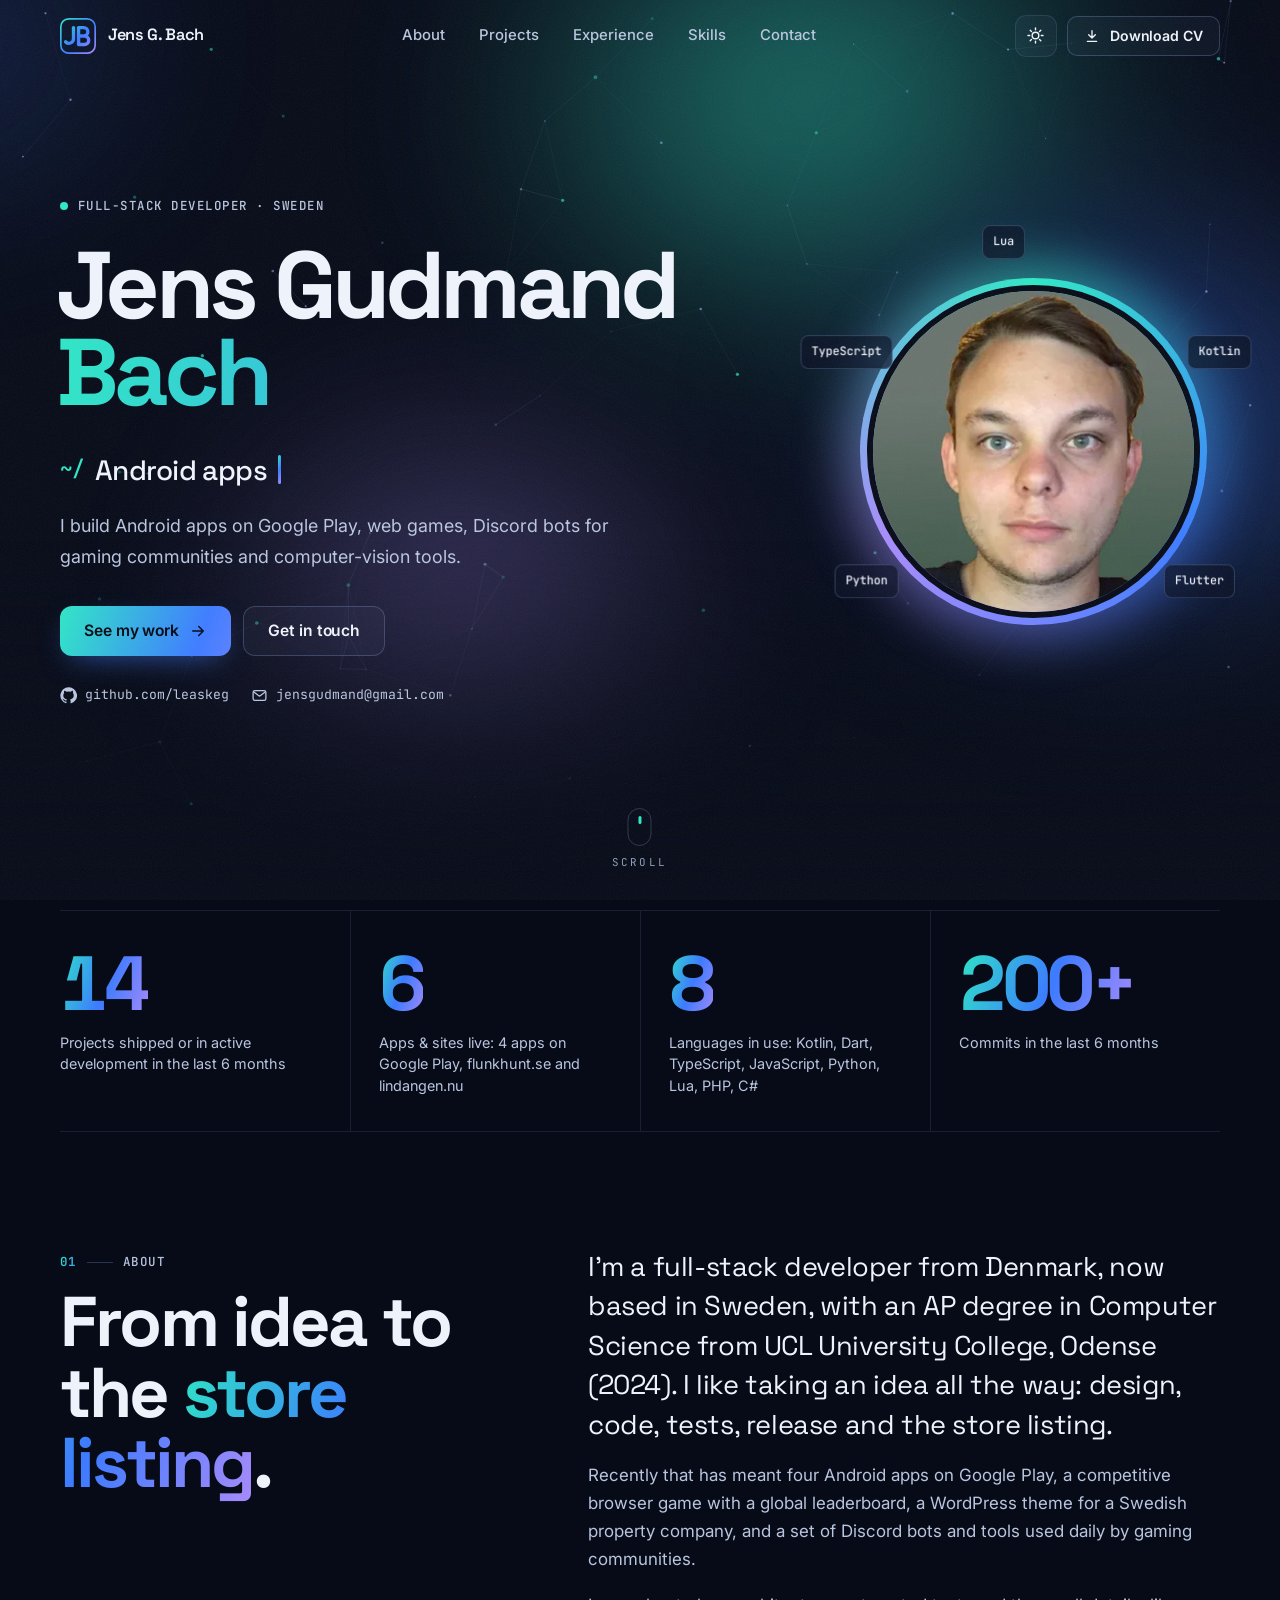
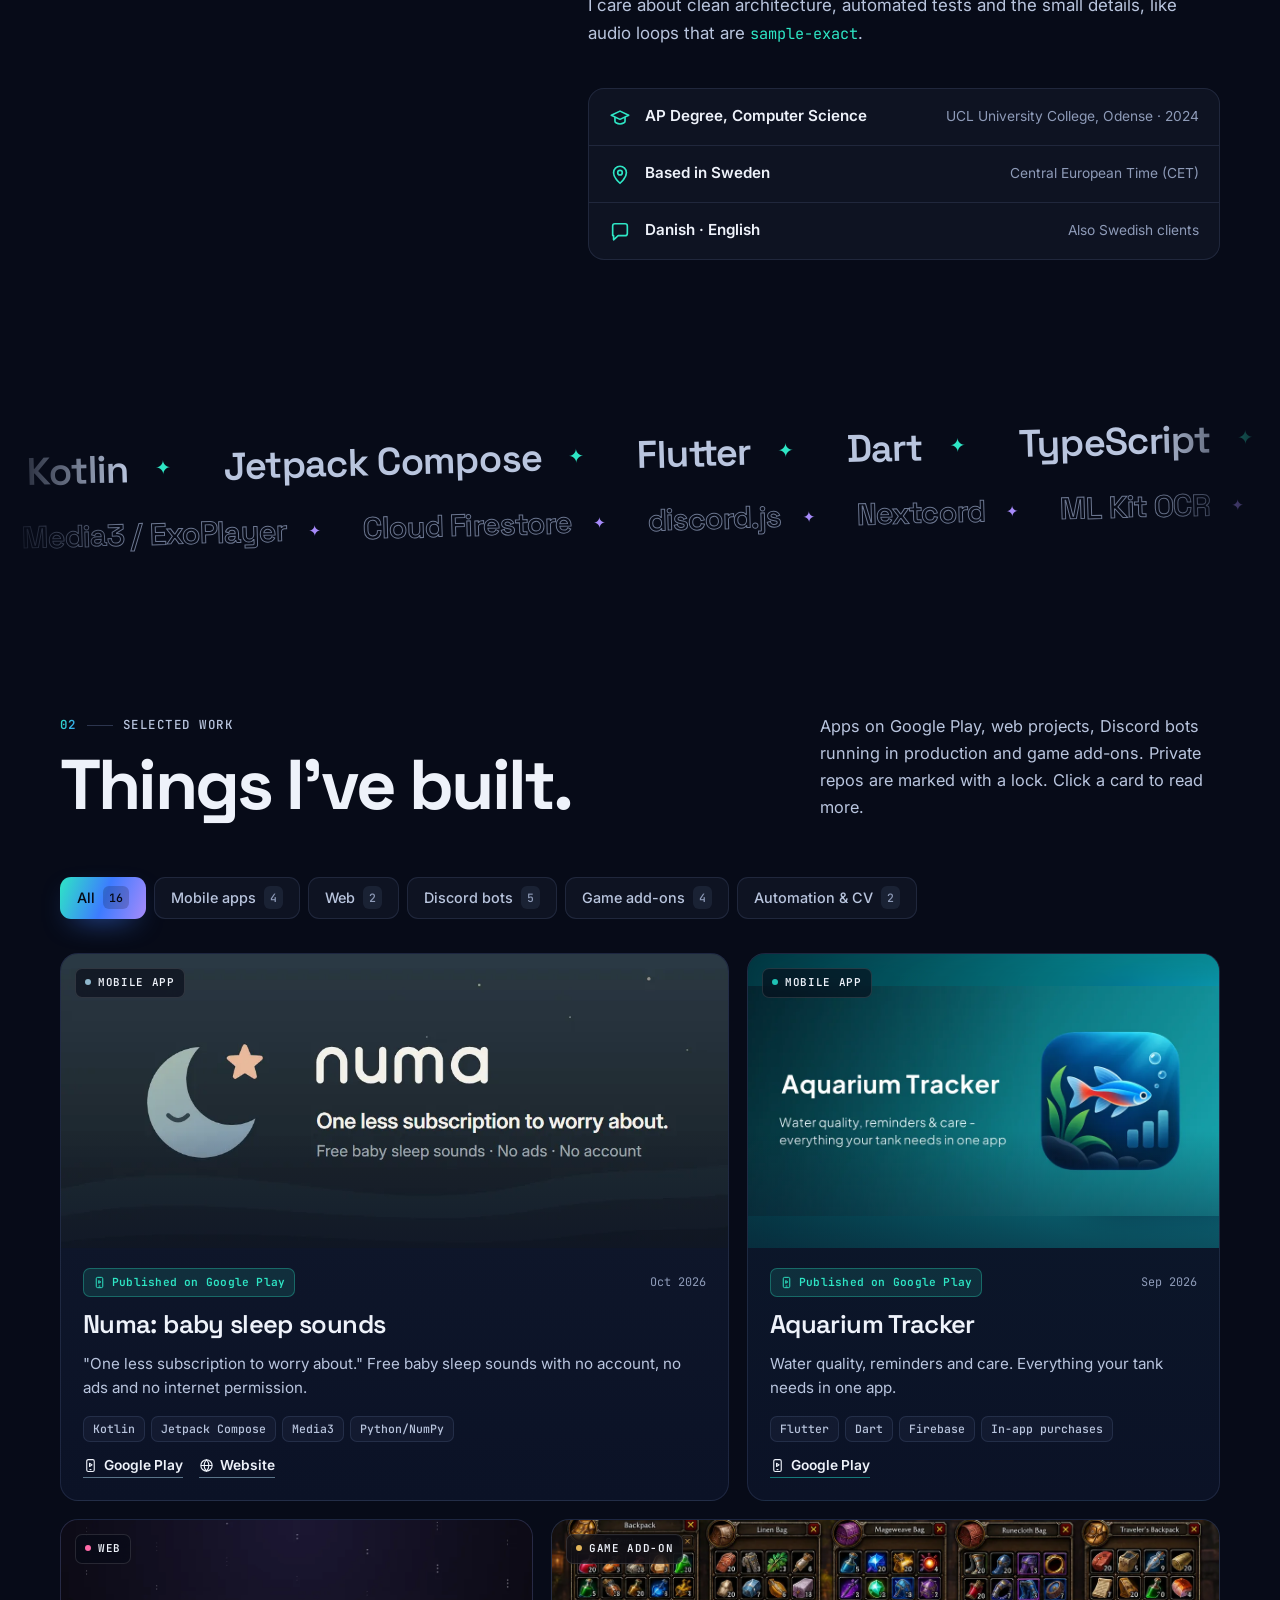
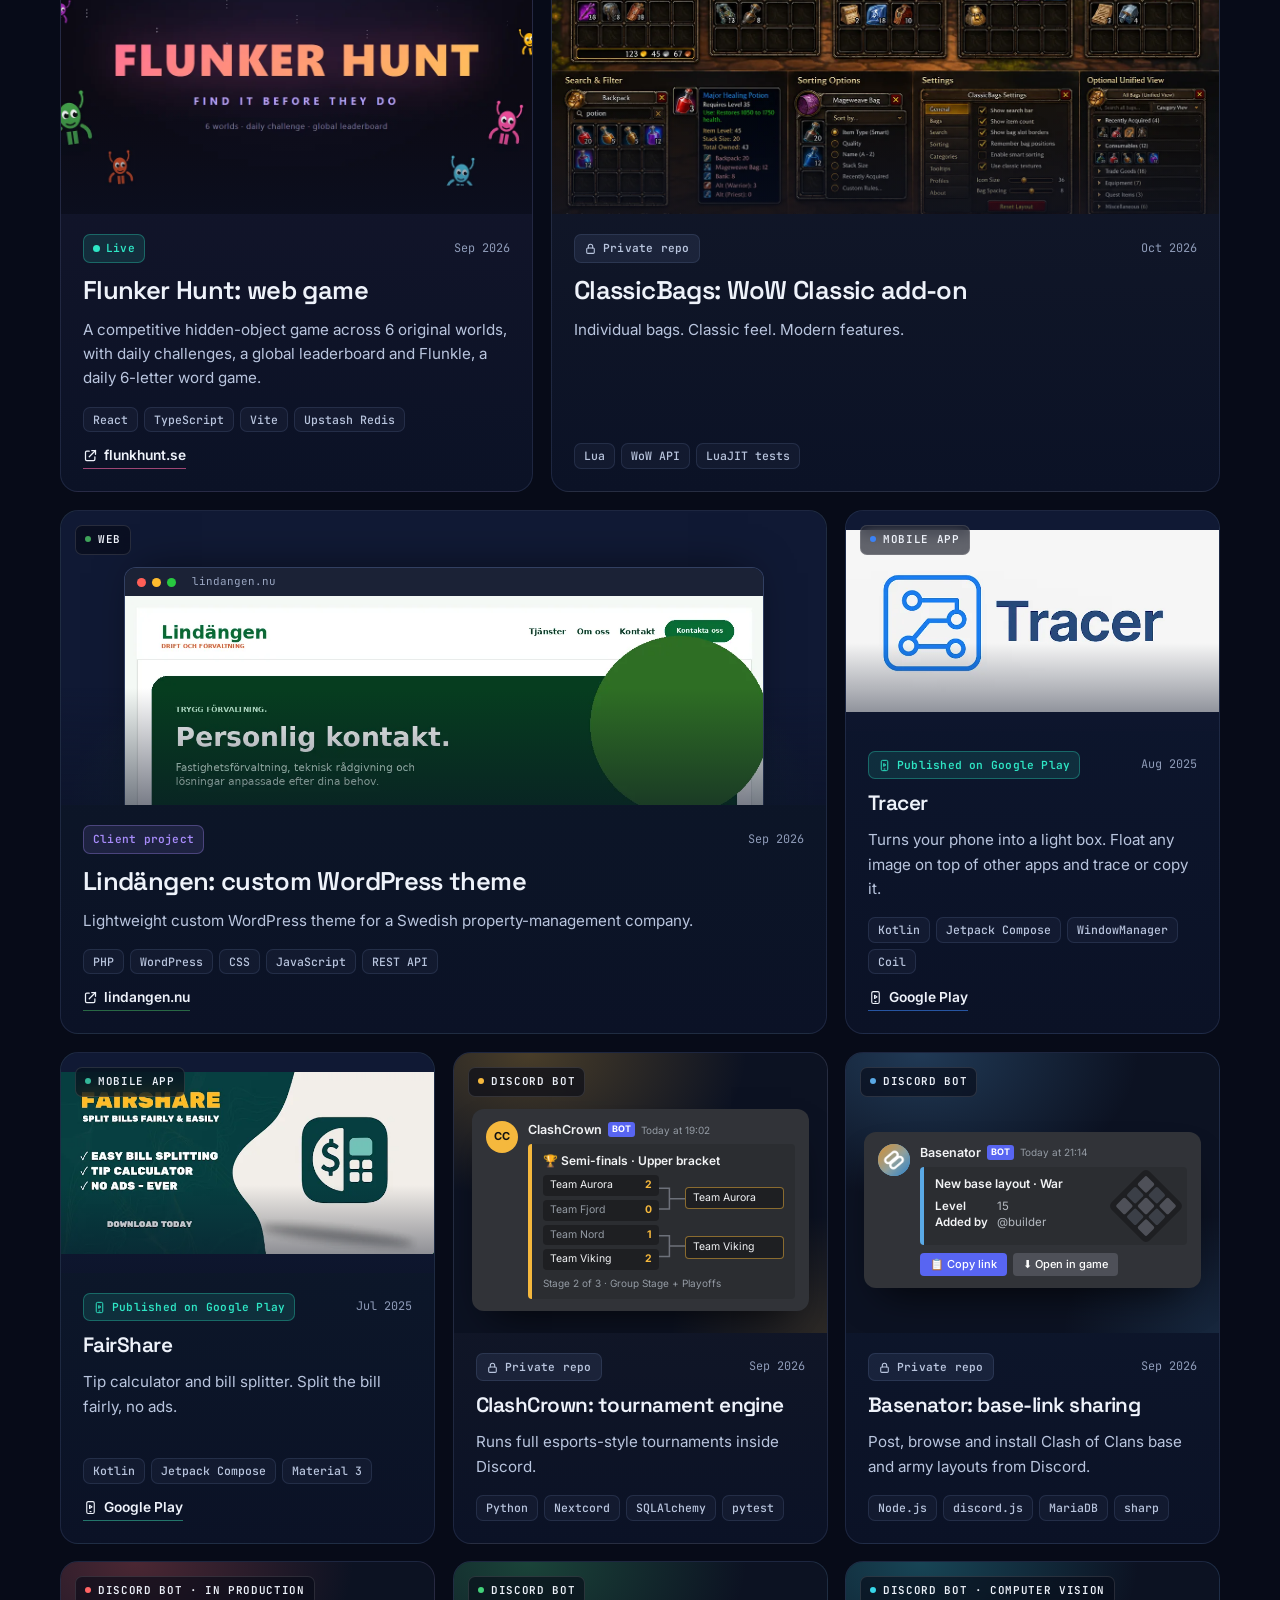
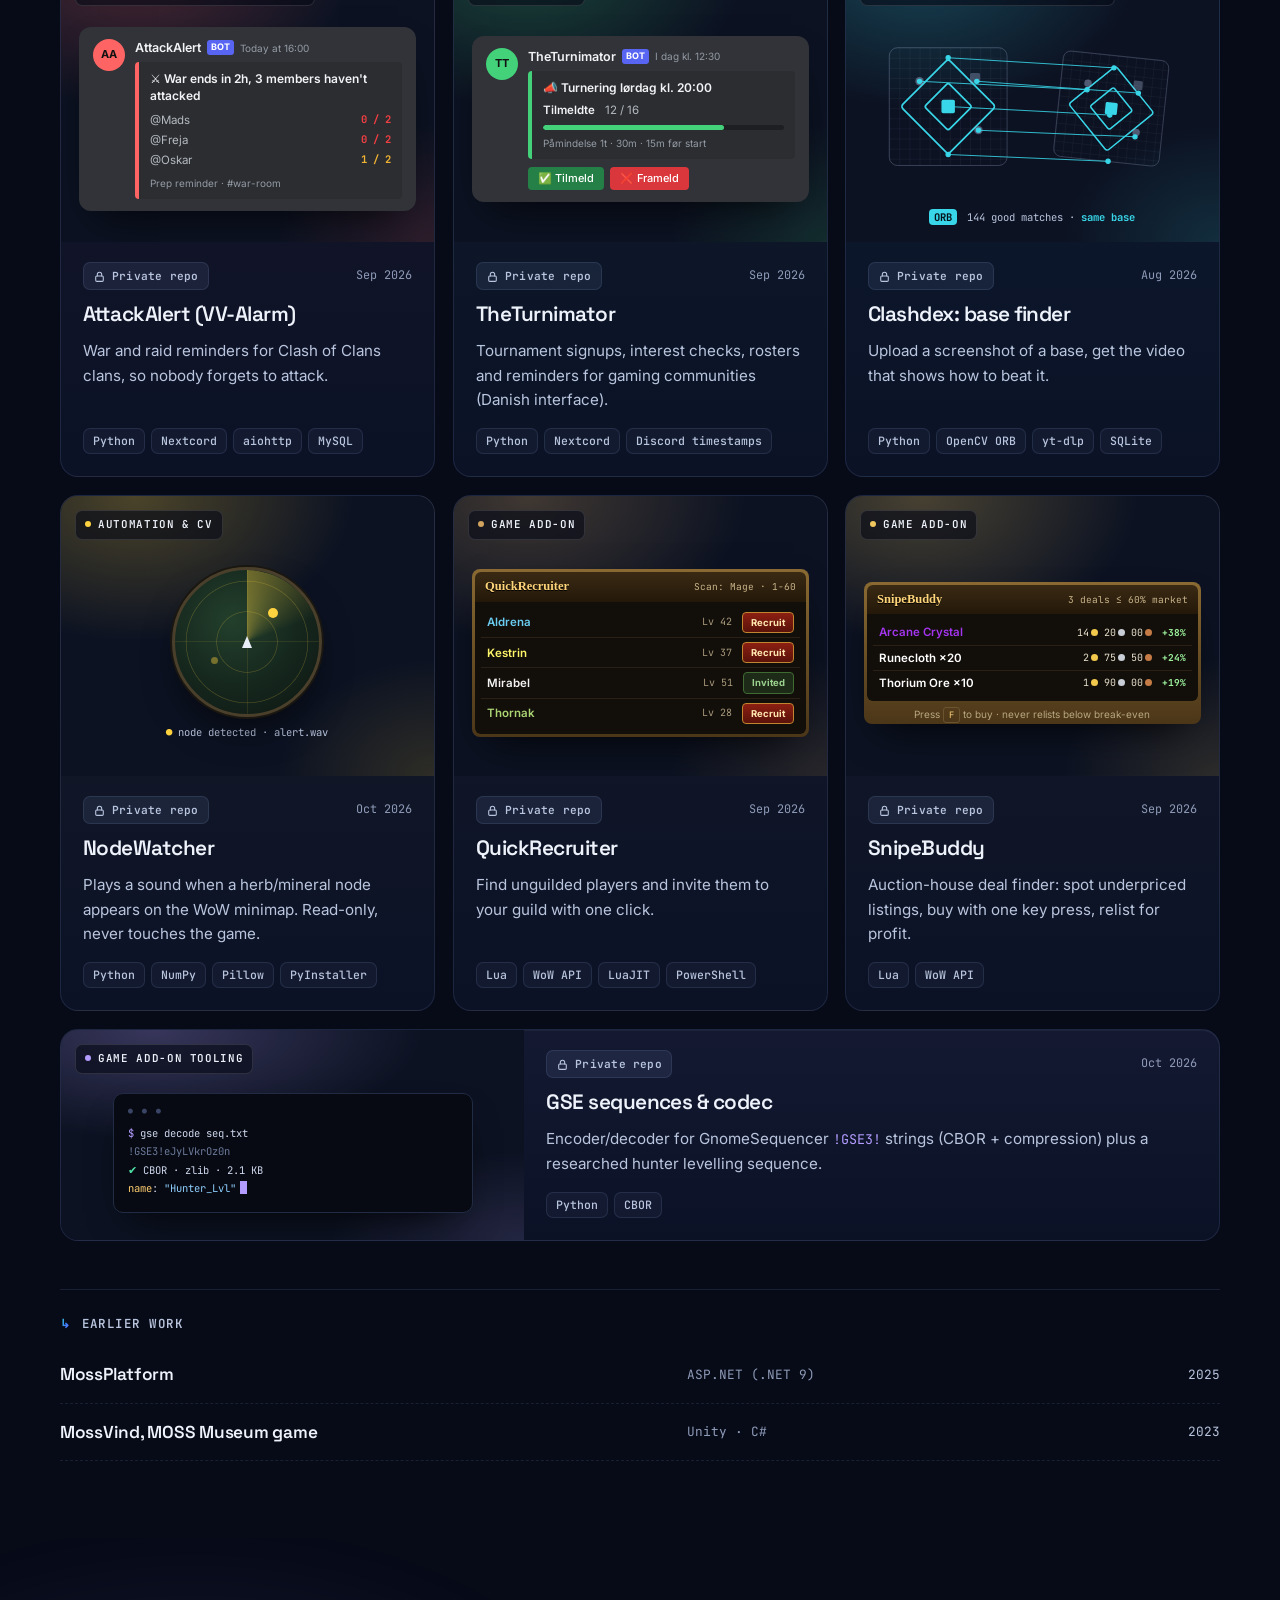
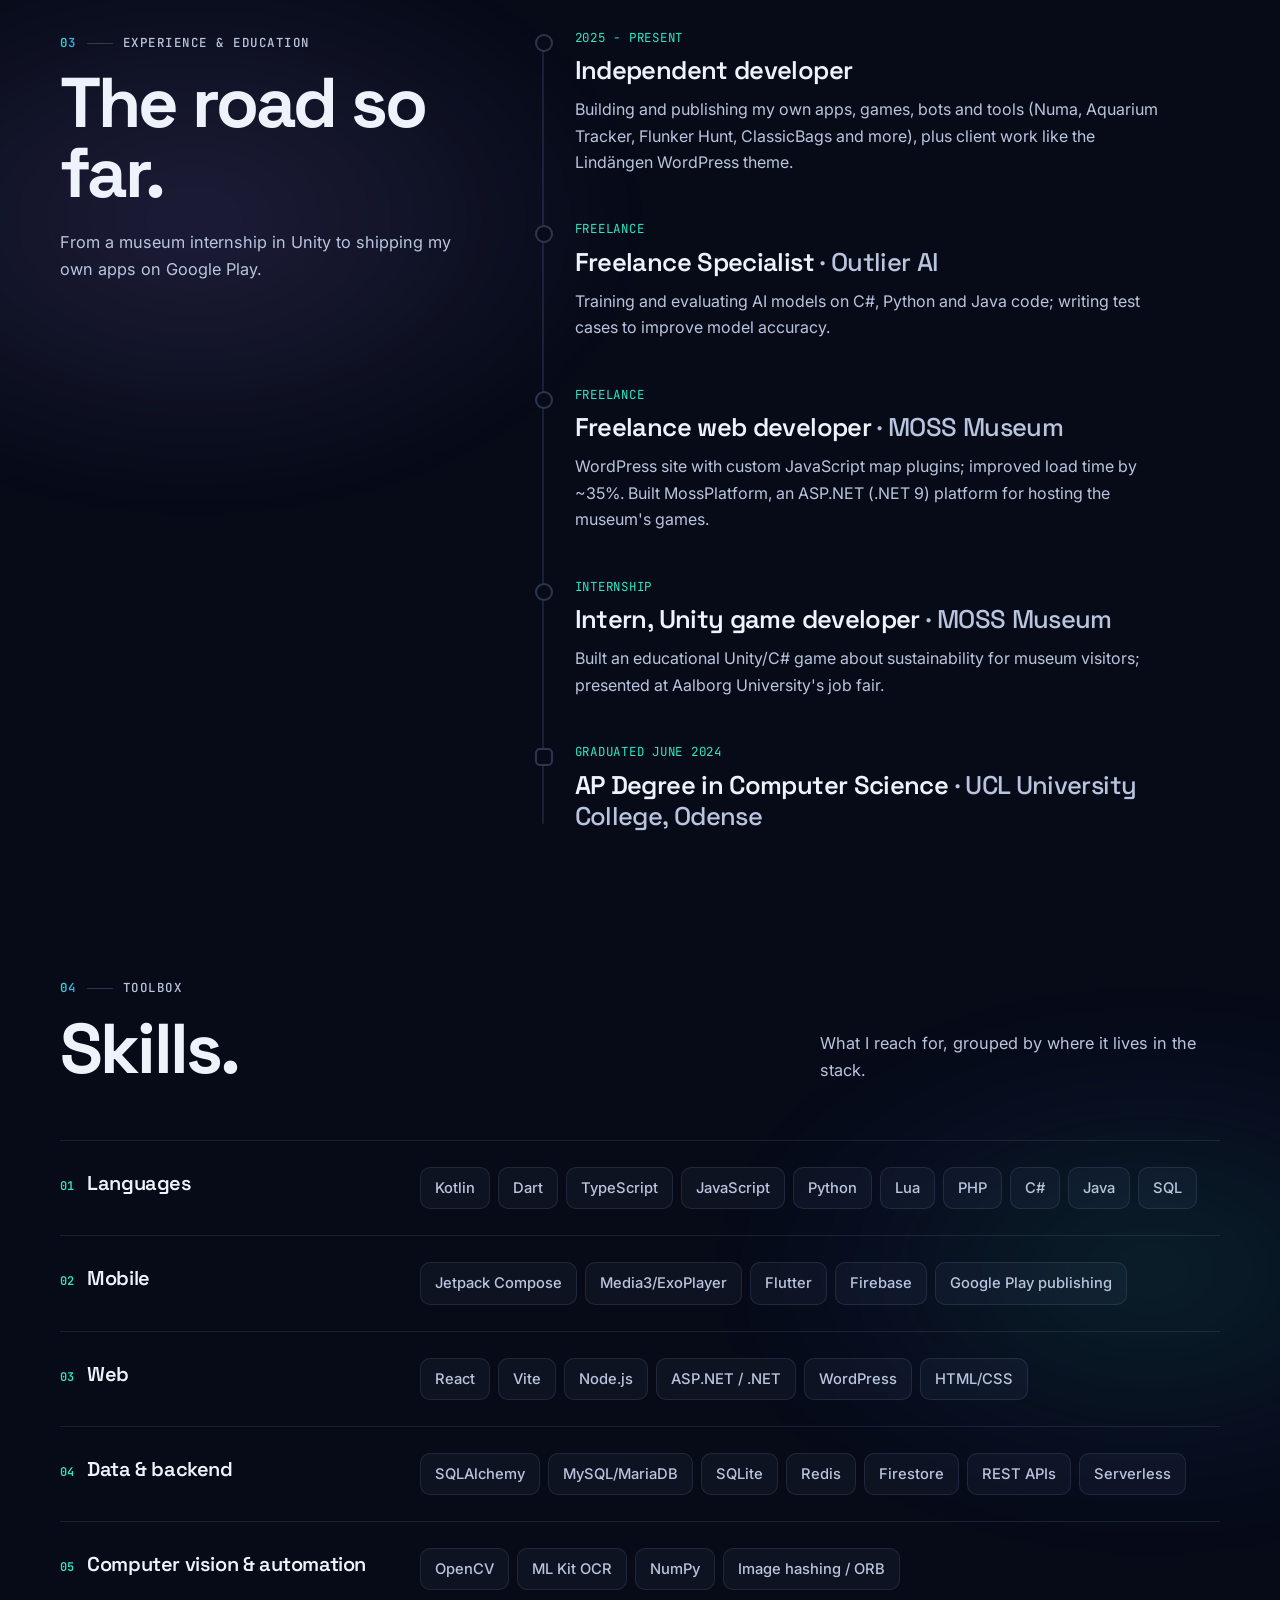
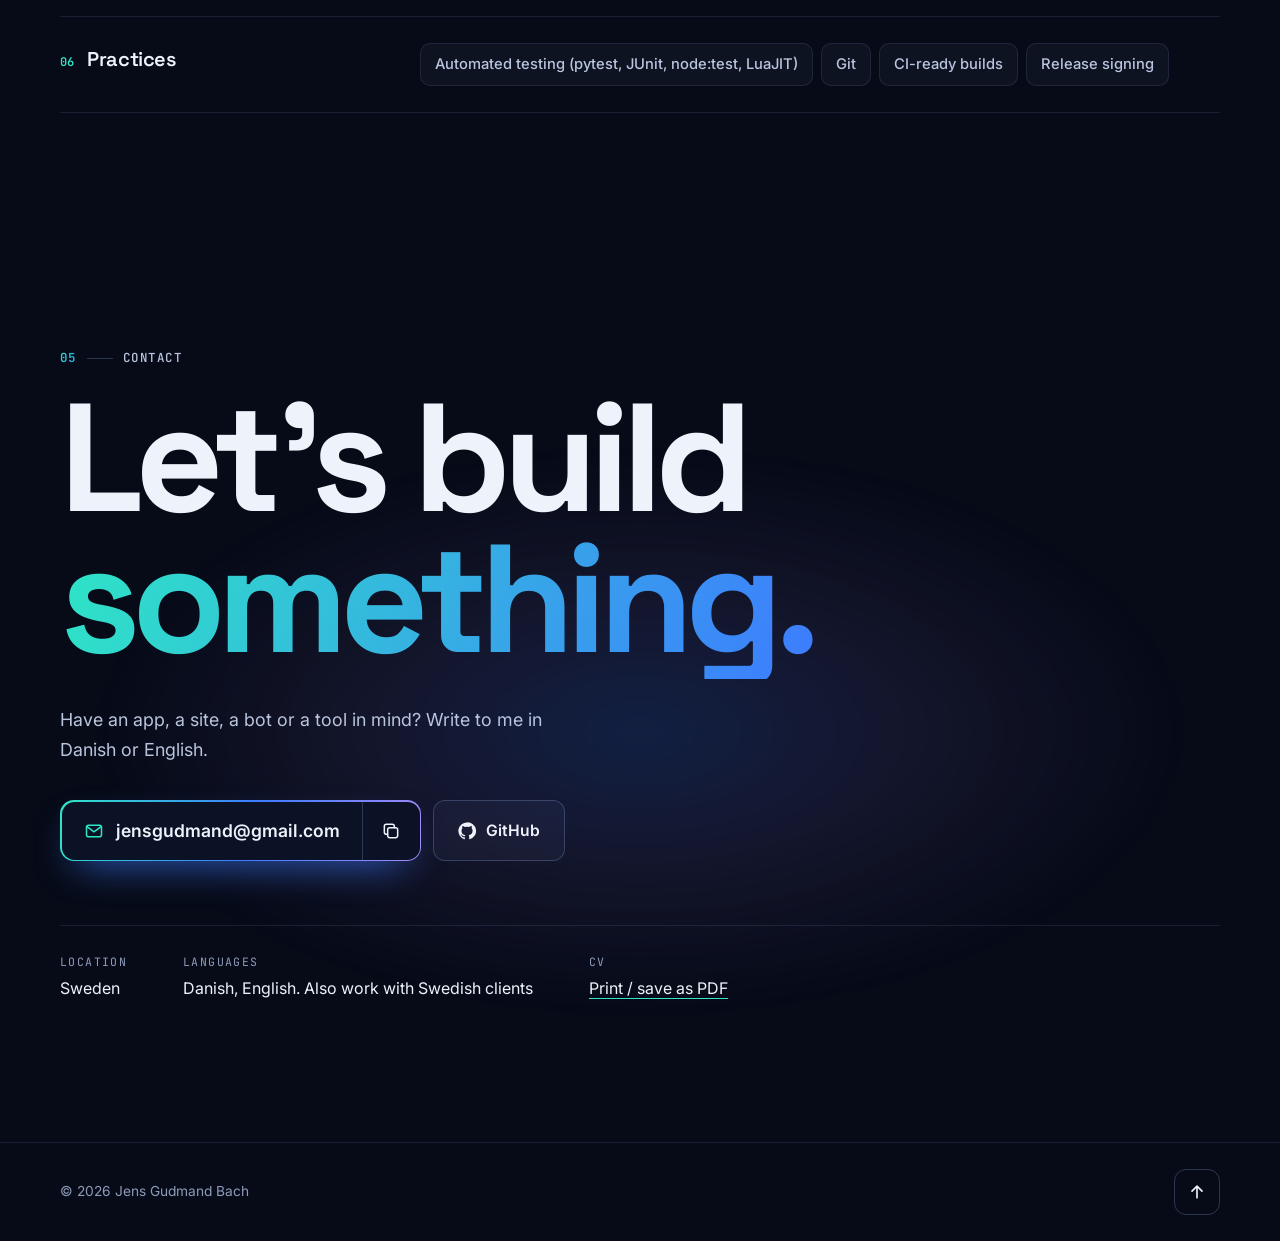
==== index.html @ e2c3a6ba "Keep background stars moving, version asset URLs" ====
<!doctype html>
<html lang="en" data-theme="dark">
<head>
  <meta charset="utf-8">
  <meta name="viewport" content="width=device-width, initial-scale=1, viewport-fit=cover">
  <title>Jens Gudmand Bach | Full-stack developer, Sweden</title>
  <meta name="description" content="Jens Gudmand Bach is a Danish full-stack developer based in Sweden, building Android apps on Google Play, web games, Discord bots for gaming communities and computer-vision tools.">
  <meta name="author" content="Jens Gudmand Bach">
  <meta name="theme-color" content="#070b18">
  <link rel="canonical" href="https://leaskeg.github.io/">

  <meta property="og:type" content="website">
  <meta property="og:url" content="https://leaskeg.github.io/">
  <meta property="og:title" content="Jens Gudmand Bach | Full-stack developer">
  <meta property="og:description" content="Android apps on Google Play, web games, Discord bots and computer-vision tools. 14 projects in the last 6 months, 4 apps on Google Play.">
  <meta property="og:image" content="https://leaskeg.github.io/assets/img/og.png">
  <meta property="og:image:width" content="1200">
  <meta property="og:image:height" content="630">
  <meta property="og:image:alt" content="Jens Gudmand Bach, full-stack developer in Sweden">
  <meta name="twitter:card" content="summary_large_image">
  <meta name="twitter:title" content="Jens Gudmand Bach | Full-stack developer">
  <meta name="twitter:description" content="Android apps, web games, Discord bots and computer-vision tools.">
  <meta name="twitter:image" content="https://leaskeg.github.io/assets/img/og.png">

  <link rel="icon" href="assets/img/favicon.svg" type="image/svg+xml">

  <link rel="preconnect" href="https://fonts.googleapis.com">
  <link rel="preconnect" href="https://fonts.gstatic.com" crossorigin>
  <link href="https://fonts.googleapis.com/css2?family=Inter:wght@400;500;600&family=JetBrains+Mono:wght@400;500;600&family=Space+Grotesk:wght@400;500;600;700&display=swap" rel="stylesheet">
  <link rel="stylesheet" href="assets/css/style.css?v=4">

  <script>
    // Progressive enhancement flag + saved theme, set before first paint.
    (function () {
      var d = document.documentElement;
      d.classList.add('js');
      try {
        var t = localStorage.getItem('jb-theme');
        if (t === 'light' || t === 'dark') d.setAttribute('data-theme', t);
      } catch (e) {}
    })();
  </script>
  <script src="assets/js/main.js?v=4" defer></script>
</head>
<body>

<svg xmlns="http://www.w3.org/2000/svg" style="display:none" aria-hidden="true">
  <symbol id="i-github" viewBox="0 0 24 24"><path fill="currentColor" d="M12 .5a11.5 11.5 0 0 0-3.64 22.41c.58.1.79-.25.79-.56v-2c-3.2.7-3.88-1.37-3.88-1.37-.53-1.33-1.28-1.69-1.28-1.69-1.05-.71.08-.7.08-.7 1.16.08 1.77 1.19 1.77 1.19 1.03 1.77 2.7 1.26 3.36.96.1-.75.4-1.26.73-1.55-2.55-.29-5.24-1.28-5.24-5.68 0-1.25.45-2.28 1.19-3.08-.12-.29-.52-1.46.11-3.04 0 0 .97-.31 3.17 1.18a11 11 0 0 1 5.77 0c2.2-1.49 3.17-1.18 3.17-1.18.63 1.58.23 2.75.11 3.04.74.8 1.19 1.83 1.19 3.08 0 4.41-2.69 5.38-5.26 5.67.41.36.78 1.06.78 2.14v3.17c0 .31.21.67.8.56A11.5 11.5 0 0 0 12 .5Z"/></symbol>
  <symbol id="i-mail" viewBox="0 0 24 24"><g fill="none" stroke="currentColor" stroke-width="1.8" stroke-linecap="round" stroke-linejoin="round"><rect x="3" y="5" width="18" height="14" rx="2.5"/><path d="m4 7 8 6 8-6"/></g></symbol>
  <symbol id="i-copy" viewBox="0 0 24 24"><g fill="none" stroke="currentColor" stroke-width="1.8" stroke-linecap="round" stroke-linejoin="round"><rect x="8" y="8" width="12" height="12" rx="2.5"/><path d="M16 8V6.5A2.5 2.5 0 0 0 13.5 4h-7A2.5 2.5 0 0 0 4 6.5v7A2.5 2.5 0 0 0 6.5 16H8"/></g></symbol>
  <symbol id="i-check" viewBox="0 0 24 24"><path fill="none" stroke="currentColor" stroke-width="2.2" stroke-linecap="round" stroke-linejoin="round" d="m5 12.5 4.5 4.5L19 7.5"/></symbol>
  <symbol id="i-lock" viewBox="0 0 24 24"><g fill="none" stroke="currentColor" stroke-width="2" stroke-linecap="round" stroke-linejoin="round"><rect x="5" y="11" width="14" height="10" rx="2"/><path d="M8 11V8a4 4 0 0 1 8 0v3"/></g></symbol>
  <symbol id="i-ext" viewBox="0 0 24 24"><g fill="none" stroke="currentColor" stroke-width="2" stroke-linecap="round" stroke-linejoin="round"><path d="M14 4h6v6"/><path d="M20 4 10 14"/><path d="M19 14v4a2 2 0 0 1-2 2H6a2 2 0 0 1-2-2V7a2 2 0 0 1 2-2h4"/></g></symbol>
  <symbol id="i-arrow" viewBox="0 0 24 24"><path fill="none" stroke="currentColor" stroke-width="2" stroke-linecap="round" stroke-linejoin="round" d="M5 12h14M13 6l6 6-6 6"/></symbol>
  <symbol id="i-up" viewBox="0 0 24 24"><path fill="none" stroke="currentColor" stroke-width="2" stroke-linecap="round" stroke-linejoin="round" d="M12 19V5M6 11l6-6 6 6"/></symbol>
  <symbol id="i-sun" viewBox="0 0 24 24"><g fill="none" stroke="currentColor" stroke-width="1.8" stroke-linecap="round"><circle cx="12" cy="12" r="4.2"/><path d="M12 2.5v2.2M12 19.3v2.2M2.5 12h2.2M19.3 12h2.2M5.3 5.3l1.6 1.6M17.1 17.1l1.6 1.6M5.3 18.7l1.6-1.6M17.1 6.9l1.6-1.6"/></g></symbol>
  <symbol id="i-moon" viewBox="0 0 24 24"><path fill="none" stroke="currentColor" stroke-width="1.8" stroke-linejoin="round" d="M20 14.5A8.5 8.5 0 0 1 9.5 4a8.5 8.5 0 1 0 10.5 10.5Z"/></symbol>
  <symbol id="i-download" viewBox="0 0 24 24"><g fill="none" stroke="currentColor" stroke-width="2" stroke-linecap="round" stroke-linejoin="round"><path d="M12 4v11M7 10l5 5 5-5M5 20h14"/></g></symbol>
  <symbol id="i-close" viewBox="0 0 24 24"><path fill="none" stroke="currentColor" stroke-width="2" stroke-linecap="round" d="M6 6l12 12M18 6 6 18"/></symbol>
  <symbol id="i-left" viewBox="0 0 24 24"><path fill="none" stroke="currentColor" stroke-width="2" stroke-linecap="round" stroke-linejoin="round" d="m15 5-7 7 7 7"/></symbol>
  <symbol id="i-right" viewBox="0 0 24 24"><path fill="none" stroke="currentColor" stroke-width="2" stroke-linecap="round" stroke-linejoin="round" d="m9 5 7 7-7 7"/></symbol>
  <symbol id="i-store" viewBox="0 0 24 24"><g fill="none" stroke="currentColor" stroke-width="1.8" stroke-linejoin="round"><rect x="6" y="2.5" width="12" height="19" rx="2.5"/><path d="M10.5 18.5h3"/><path d="m10.5 8.5 4 2.5-4 2.5z"/></g></symbol>
  <symbol id="i-globe" viewBox="0 0 24 24"><g fill="none" stroke="currentColor" stroke-width="1.8"><circle cx="12" cy="12" r="9"/><path d="M3 12h18M12 3c2.5 2.6 3.8 5.6 3.8 9s-1.3 6.4-3.8 9c-2.5-2.6-3.8-5.6-3.8-9S9.5 5.6 12 3Z"/></g></symbol>
  <symbol id="i-pin" viewBox="0 0 24 24"><g fill="none" stroke="currentColor" stroke-width="1.8"><path d="M12 21s-7-6.2-7-11.5a7 7 0 0 1 14 0C19 14.8 12 21 12 21Z"/><circle cx="12" cy="9.5" r="2.5"/></g></symbol>
  <symbol id="i-chat" viewBox="0 0 24 24"><path fill="none" stroke="currentColor" stroke-width="1.8" stroke-linejoin="round" d="M4 5.5A2.5 2.5 0 0 1 6.5 3h11A2.5 2.5 0 0 1 20 5.5v8a2.5 2.5 0 0 1-2.5 2.5H10l-5 4.5V16h-.5A.5.5 0 0 1 4 15.5z"/></symbol>
  <symbol id="i-cap" viewBox="0 0 24 24"><g fill="none" stroke="currentColor" stroke-width="1.8" stroke-linejoin="round"><path d="M2.5 9 12 4.5 21.5 9 12 13.5z"/><path d="M6.5 11v4.5c0 1.4 2.5 3 5.5 3s5.5-1.6 5.5-3V11"/></g></symbol>
</svg>

<a class="skip-link" href="#main">Skip to content</a>
<div class="progress" aria-hidden="true"><span class="progress__bar"></span></div>
<div class="cursor-glow" aria-hidden="true"></div>

<header class="nav" id="nav">
  <div class="nav__inner container">
    <a class="logo" href="#top" aria-label="Back to top">
      <svg class="logo__mark" viewBox="0 0 64 64" aria-hidden="true"><defs><linearGradient id="lg-logo" x1="0" y1="0" x2="64" y2="64" gradientUnits="userSpaceOnUse"><stop offset="0" stop-color="#2ee6c5"/><stop offset=".55" stop-color="#3d7bff"/><stop offset="1" stop-color="#a78bfa"/></linearGradient></defs><rect x="1.5" y="1.5" width="61" height="61" rx="14" fill="none" stroke="url(#lg-logo)" stroke-width="3"/><g fill="none" stroke="url(#lg-logo)" stroke-width="6" stroke-linecap="round" stroke-linejoin="round"><path d="M24 17v20a8 8 0 0 1-14 5.3"/><path d="M33 17v30h10.5a7.5 7.5 0 0 0 0-15H33h9a7.5 7.5 0 0 0 0-15z"/></g></svg>
      <span class="logo__text">Jens G. Bach</span>
    </a>
    <nav class="nav__links" aria-label="Primary">
      <a href="#about">About</a>
      <a href="#projects">Projects</a>
      <a href="#experience">Experience</a>
      <a href="#skills">Skills</a>
      <a href="#contact">Contact</a>
    </nav>
    <div class="nav__actions">
      <button class="icon-btn theme-toggle" type="button" aria-label="Switch to light theme" title="Toggle theme">
        <svg class="i-sun"><use href="#i-sun"/></svg><svg class="i-moon"><use href="#i-moon"/></svg>
      </button>
      <a class="btn btn--small btn--ghost nav__cv" href="#" data-print><svg><use href="#i-download"/></svg><span>Download CV</span></a>
      <button class="burger" type="button" aria-label="Open menu" aria-expanded="false" aria-controls="mobile-menu">
        <span></span><span></span><span></span>
      </button>
    </div>
  </div>
</header>

<div class="mobile-menu" id="mobile-menu" aria-hidden="true">
  <nav aria-label="Mobile">
    <ol>
      <li style="--i:0"><a href="#about"><span>01</span>About</a></li>
      <li style="--i:1"><a href="#projects"><span>02</span>Projects</a></li>
      <li style="--i:2"><a href="#experience"><span>03</span>Experience</a></li>
      <li style="--i:3"><a href="#skills"><span>04</span>Skills</a></li>
      <li style="--i:4"><a href="#contact"><span>05</span>Contact</a></li>
    </ol>
    <div class="mobile-menu__foot" style="--i:5">
      <a class="btn btn--primary" href="#" data-print><svg><use href="#i-download"/></svg>Download CV</a>
      <a class="btn btn--ghost" href="mailto:jensgudmand@gmail.com"><svg><use href="#i-mail"/></svg>Email</a>
    </div>
  </nav>
</div>

<main id="main">

  <section class="hero" id="top" aria-label="Introduction">
    <div class="aurora" aria-hidden="true">
      <span class="aurora__blob aurora__blob--1"></span>
      <span class="aurora__blob aurora__blob--2"></span>
      <span class="aurora__blob aurora__blob--3"></span>
      <span class="aurora__blob aurora__blob--4"></span>
    </div>
    <canvas class="hero__canvas" aria-hidden="true"></canvas>
    <div class="hero__fade" aria-hidden="true"></div>

    <div class="hero__inner container">
      <div class="hero__copy">
        <p class="eyebrow hero__eyebrow" data-hero style="--hd:.05s"><span class="dot" aria-hidden="true"></span>Full-stack developer · Sweden</p>
        <h1 class="hero__name" data-split>
          <span class="hero__line">Jens Gudmand</span>
          <span class="hero__line hero__line--accent">Bach</span>
        </h1>
        <p class="role" data-hero style="--hd:.85s" aria-label="Focus areas: Full-stack developer, Android apps, Discord bots, Computer vision, Game add-ons">
          <span class="role__prompt" aria-hidden="true">~/</span><span class="role__slot" aria-hidden="true"><span class="role__word">Full-stack developer</span></span><span class="role__caret" aria-hidden="true"></span>
        </p>
        <p class="hero__tagline" data-hero style="--hd:1s">I build Android apps on Google&nbsp;Play, web games, Discord bots for gaming communities and computer-vision tools.</p>
        <div class="hero__ctas" data-hero style="--hd:1.12s">
          <a class="btn btn--primary magnetic" href="#projects">See my work <svg><use href="#i-arrow"/></svg></a>
          <a class="btn btn--ghost magnetic" href="#contact">Get in touch</a>
        </div>
        <ul class="hero__links" aria-label="Profiles" data-hero style="--hd:1.24s">
          <li><a href="https://github.com/leaskeg" rel="me noopener" target="_blank"><svg><use href="#i-github"/></svg>github.com/leaskeg</a></li>
          <li><a href="mailto:jensgudmand@gmail.com"><svg><use href="#i-mail"/></svg>jensgudmand@gmail.com</a></li>
        </ul>
      </div>

      <div class="hero__portrait">
        <div class="avatar">
          <div class="avatar__ring" aria-hidden="true"></div>
          <img src="assets/img/avatar.webp" width="320" height="320" alt="Portrait of Jens Gudmand Bach" fetchpriority="high" decoding="async">
        </div>
        <ul class="orbit" aria-hidden="true">
          <li style="--a:-28deg;--d:0s">Kotlin</li>
          <li style="--a:38deg;--d:-2s">Flutter</li>
          <li style="--a:142deg;--d:-4s">Python</li>
          <li style="--a:208deg;--d:-1s">TypeScript</li>
          <li style="--a:262deg;--d:-3s">Lua</li>
        </ul>
      </div>
    </div>

    <a class="scroll-cue" href="#stats" aria-label="Scroll to content" data-hero style="--hd:1.6s">
      <span class="scroll-cue__mouse" aria-hidden="true"><span></span></span>
      <span class="scroll-cue__label" aria-hidden="true">scroll</span>
    </a>
  </section>

  <section class="stats" id="stats" aria-label="Highlights in numbers">
    <div class="container">
      <dl class="stats__grid" data-reveal-group>
        <div class="stat" data-reveal>
          <dt>Projects shipped or in active development in the last 6&nbsp;months</dt>
          <dd><span class="stat__num" data-count="14">14</span></dd>
        </div>
        <div class="stat" data-reveal>
          <dt>Apps &amp; sites live: 4 apps on Google&nbsp;Play, flunkhunt.se and lindangen.nu</dt>
          <dd><span class="stat__num" data-count="6">6</span></dd>
        </div>
        <div class="stat" data-reveal>
          <dt>Languages in use: Kotlin, Dart, TypeScript, JavaScript, Python, Lua, PHP, C#</dt>
          <dd><span class="stat__num" data-count="8">8</span></dd>
        </div>
        <div class="stat" data-reveal>
          <dt>Commits in the last 6&nbsp;months</dt>
          <dd><span class="stat__num" data-count="200" data-suffix="+">200+</span></dd>
        </div>
      </dl>
    </div>
  </section>

  <section class="about section" id="about" aria-labelledby="about-title">
    <div class="container about__grid">
      <header class="section-head" data-reveal>
        <p class="eyebrow"><span class="eyebrow__num">01</span>About</p>
        <h2 id="about-title" class="section-title">From idea to the <em>store listing</em>.</h2>
      </header>
      <div class="about__body">
        <p class="about__lead" data-reveal>I'm a full-stack developer from Denmark, now based in Sweden, with an AP degree in Computer Science from UCL University College, Odense (2024). I like taking an idea all the way: design, code, tests, release and the store listing.</p>
        <p data-reveal>Recently that has meant four Android apps on Google Play, a competitive browser game with a global leaderboard, a WordPress theme for a Swedish property company, and a set of Discord bots and tools used daily by gaming communities.</p>
        <p data-reveal>I care about clean architecture, automated tests and the small details, like audio loops that are <span class="hl-mono">sample-exact</span>.</p>
        <ul class="facts" data-reveal>
          <li><svg aria-hidden="true"><use href="#i-cap"/></svg><span><strong>AP Degree, Computer Science</strong>UCL University College, Odense · 2024</span></li>
          <li><svg aria-hidden="true"><use href="#i-pin"/></svg><span><strong>Based in Sweden</strong>Central European Time (CET)</span></li>
          <li><svg aria-hidden="true"><use href="#i-chat"/></svg><span><strong>Danish · English</strong>Also Swedish clients</span></li>
        </ul>
      </div>
    </div>
  </section>

  <div class="marquee" aria-label="Technologies I work with">
    <div class="marquee__row">
      <ul class="marquee__track">
        <li>Kotlin</li><li>Jetpack Compose</li><li>Flutter</li><li>Dart</li><li>TypeScript</li><li>React</li><li>Vite</li><li>Node.js</li><li>Python</li><li>OpenCV</li><li>NumPy</li><li>Lua</li><li>PHP</li><li>WordPress</li><li>C#</li><li>ASP.NET</li><li>Firebase</li><li>Redis</li><li>SQLAlchemy</li><li>MariaDB</li>
      </ul>
      <ul class="marquee__track" aria-hidden="true">
        <li>Kotlin</li><li>Jetpack Compose</li><li>Flutter</li><li>Dart</li><li>TypeScript</li><li>React</li><li>Vite</li><li>Node.js</li><li>Python</li><li>OpenCV</li><li>NumPy</li><li>Lua</li><li>PHP</li><li>WordPress</li><li>C#</li><li>ASP.NET</li><li>Firebase</li><li>Redis</li><li>SQLAlchemy</li><li>MariaDB</li>
      </ul>
    </div>
    <div class="marquee__row marquee__row--rev" aria-hidden="true">
      <ul class="marquee__track">
        <li>Media3 / ExoPlayer</li><li>Cloud Firestore</li><li>discord.js</li><li>Nextcord</li><li>ML Kit OCR</li><li>pytest</li><li>JUnit</li><li>node:test</li><li>LuaJIT</li><li>Serverless</li><li>Upstash</li><li>sharp</li><li>yt-dlp</li><li>PyInstaller</li><li>Gradle</li><li>Git</li>
      </ul>
      <ul class="marquee__track">
        <li>Media3 / ExoPlayer</li><li>Cloud Firestore</li><li>discord.js</li><li>Nextcord</li><li>ML Kit OCR</li><li>pytest</li><li>JUnit</li><li>node:test</li><li>LuaJIT</li><li>Serverless</li><li>Upstash</li><li>sharp</li><li>yt-dlp</li><li>PyInstaller</li><li>Gradle</li><li>Git</li>
      </ul>
    </div>
  </div>

  <section class="projects section" id="projects" aria-labelledby="projects-title">
    <div class="container">
      <header class="section-head section-head--row" data-reveal>
        <div>
          <p class="eyebrow"><span class="eyebrow__num">02</span>Selected work</p>
          <h2 id="projects-title" class="section-title">Things I've built.</h2>
        </div>
        <p class="section-sub">Apps on Google Play, web projects, Discord bots running in production and game add-ons. Private repos are marked with a lock. Click a card to read more.</p>
      </header>

      <div class="filters" role="toolbar" aria-label="Filter projects by category" data-reveal>
        <button type="button" class="chip is-active" data-filter="all" aria-pressed="true">All <span class="chip__count">16</span></button>
        <button type="button" class="chip" data-filter="mobile" aria-pressed="false">Mobile apps <span class="chip__count">4</span></button>
        <button type="button" class="chip" data-filter="web" aria-pressed="false">Web <span class="chip__count">2</span></button>
        <button type="button" class="chip" data-filter="bots" aria-pressed="false">Discord bots <span class="chip__count">5</span></button>
        <button type="button" class="chip" data-filter="addons" aria-pressed="false">Game add-ons <span class="chip__count">4</span></button>
        <button type="button" class="chip" data-filter="cv" aria-pressed="false">Automation &amp; CV <span class="chip__count">2</span></button>
      </div>
      <p class="sr-only" aria-live="polite" id="filter-status"></p>

      <div class="grid" id="project-grid">

        <article class="card card--w7 card--feat" data-cat="mobile" style="--pc:#8fb7cc" data-reveal>
          <div class="card__inner">
            <div class="card__media">
              <img src="assets/img/numa-feature.webp" width="1024" height="500" loading="lazy" decoding="async" alt="Numa banner: a crescent moon and star, with the line 'One less subscription to worry about'">
            </div>
            <div class="card__body">
              <div class="card__meta"><span class="badge badge--live"><svg><use href="#i-store"/></svg>Published on Google Play</span><time datetime="2026-10">Oct 2026</time></div>
              <h3 class="card__title"><button type="button" class="card__open" aria-haspopup="dialog">Numa: baby sleep sounds</button></h3>
              <p class="card__pitch">"One less subscription to worry about." Free baby sleep sounds with no account, no ads and no internet permission.</p>
              <ul class="tags"><li>Kotlin</li><li>Jetpack Compose</li><li>Media3</li><li>Python/NumPy</li></ul>
              <div class="card__links">
                <a href="https://play.google.com/store/apps/details?id=com.numa.sounds" target="_blank" rel="noopener"><svg><use href="#i-store"/></svg>Google Play</a>
                <a href="https://numasounds.github.io" target="_blank" rel="noopener"><svg><use href="#i-globe"/></svg>Website</a>
              </div>
              <span class="card__cat">Mobile app</span>
            </div>
          </div>
          <details class="card__more">
            <summary>Project details</summary>
            <p>Native Android app in Kotlin + Jetpack Compose with a Media3/ExoPlayer audio engine running in a MediaSessionService: lock-screen &amp; notification controls, audio focus handling, ducking, headphone-disconnect pause, fade-in and a fading sleep timer. Most of the sound library is synthesized from scratch with Python/NumPy; loops are made seamless in the frequency domain and verified <strong>sample-exact on device</strong> with an instrumentation test that records the player output across every loop point.</p>
            <ul>
              <li>Loops verified sample-exact on device by an instrumentation test across every loop point</li>
              <li>Sound library synthesized with Python/NumPy, looped without clicks</li>
              <li>Manifest strips the INTERNET and AD_ID permissions, so nothing leaves the phone</li>
              <li>Metadata-driven sound catalogue, design tokens and fully localizable strings</li>
            </ul>
            <p class="card__stack">Kotlin · Jetpack Compose · Media3/ExoPlayer · DataStore · Python/NumPy · Gradle</p>
          </details>
          <template class="card__gallery">
            <figure class="slide slide--wide slide--xl"><img src="assets/img/numa-concept.webp" width="1400" height="933" alt="Numa concept artwork" loading="lazy"></figure>
            <figure class="slide slide--shot"><img src="assets/img/numa-01-calm.webp" width="560" height="996" alt="Numa store screenshot: calm sound library" loading="lazy"></figure>
            <figure class="slide slide--shot"><img src="assets/img/numa-02-just-press-play.webp" width="560" height="996" alt="Numa store screenshot: just press play" loading="lazy"></figure>
            <figure class="slide slide--shot"><img src="assets/img/numa-03-made-for-3am.webp" width="560" height="996" alt="Numa store screenshot: made for 3 a.m." loading="lazy"></figure>
            <figure class="slide slide--shot"><img src="assets/img/numa-04-sleep-timer.webp" width="560" height="996" alt="Numa store screenshot: sleep timer" loading="lazy"></figure>
            <figure class="slide slide--shot"><img src="assets/img/numa-05-background.webp" width="560" height="996" alt="Numa store screenshot: plays in the background" loading="lazy"></figure>
            <figure class="slide slide--shot"><img src="assets/img/numa-06-favorites.webp" width="560" height="996" alt="Numa store screenshot: favorites" loading="lazy"></figure>
          </template>
        </article>

        <article class="card card--w5 card--feat" data-cat="mobile" style="--pc:#1fc2b5" data-reveal>
          <div class="card__inner">
            <div class="card__media card__media--aqua">
              <img src="assets/img/aqua-feature.webp" width="1024" height="500" loading="lazy" decoding="async" alt="Aquarium Tracker banner with the app icon of a fish and a bar chart">
            </div>
            <div class="card__body">
              <div class="card__meta"><span class="badge badge--live"><svg><use href="#i-store"/></svg>Published on Google Play</span><time datetime="2026-09">Sep 2026</time></div>
              <h3 class="card__title"><button type="button" class="card__open" aria-haspopup="dialog">Aquarium Tracker</button></h3>
              <p class="card__pitch">Water quality, reminders and care. Everything your tank needs in one app.</p>
              <ul class="tags"><li>Flutter</li><li>Dart</li><li>Firebase</li><li>In-app purchases</li></ul>
              <div class="card__links">
                <a href="https://play.google.com/store/apps/details?id=com.leaskegaming.aquarium_tracker" target="_blank" rel="noopener"><svg><use href="#i-store"/></svg>Google Play</a>
              </div>
              <span class="card__cat">Mobile app</span>
            </div>
          </div>
          <details class="card__more">
            <summary>Project details</summary>
            <p>Cross-platform Flutter app with Firebase Auth (Google Sign-In) and Cloud Firestore sync. Tracks water readings with charts, maintenance reminders with local notifications, livestock (with a bundled species reference and autocomplete), equipment, expenses and a journal. Android home-screen widget with a "Due soon" list.</p>
            <ul>
              <li>Freemium with in-app purchases. Pro adds target ranges, calculators, multi-tank comparison charts and a yearly recap per tank</li>
              <li>Android home-screen widget (Kotlin) with a "Due soon" list</li>
              <li>Release pipeline with signing, R8 obfuscation and Play Store listing assets</li>
            </ul>
            <p class="card__stack">Flutter · Dart · Firebase Auth · Cloud Firestore · fl_chart · In-app purchases · Kotlin (widget)</p>
          </details>
          <template class="card__gallery">
            <figure class="slide slide--wide"><img src="assets/img/aqua-feature.webp" width="1024" height="500" alt="Aquarium Tracker feature graphic" loading="lazy"></figure>
            <figure class="slide slide--phone"><div class="phone"><img src="assets/img/aqua-0_home.webp" width="560" height="1244" alt="Aquarium Tracker home screen with tanks and due-soon list" loading="lazy"></div></figure>
            <figure class="slide slide--phone"><div class="phone"><img src="assets/img/aqua-1_readings.webp" width="560" height="1244" alt="Water readings with charts" loading="lazy"></div></figure>
            <figure class="slide slide--phone"><div class="phone"><img src="assets/img/aqua-2_reminders.webp" width="560" height="1244" alt="Maintenance reminders" loading="lazy"></div></figure>
            <figure class="slide slide--phone"><div class="phone"><img src="assets/img/aqua-3_livestock.webp" width="560" height="1244" alt="Livestock list" loading="lazy"></div></figure>
            <figure class="slide slide--phone"><div class="phone"><img src="assets/img/aqua-4_calculators.webp" width="560" height="1244" alt="Pro calculators" loading="lazy"></div></figure>
          </template>
        </article>

        <article class="card card--w5 card--feat" data-cat="web" style="--pc:#ff6aa8" data-reveal>
          <div class="card__inner">
            <div class="card__media">
              <img src="assets/img/flunker-og.webp" width="1200" height="630" loading="lazy" decoding="async" alt="Flunker Hunt title art: small colourful creatures on a starry background">
            </div>
            <div class="card__body">
              <div class="card__meta"><span class="badge badge--live"><span class="pulse" aria-hidden="true"></span>Live</span><time datetime="2026-09">Sep 2026</time></div>
              <h3 class="card__title"><button type="button" class="card__open" aria-haspopup="dialog">Flunker Hunt: web game</button></h3>
              <p class="card__pitch">A competitive hidden-object game across 6 original worlds, with daily challenges, a global leaderboard and Flunkle, a daily 6-letter word game.</p>
              <ul class="tags"><li>React</li><li>TypeScript</li><li>Vite</li><li>Upstash Redis</li></ul>
              <div class="card__links">
                <a href="https://flunkhunt.se" target="_blank" rel="noopener"><svg><use href="#i-ext"/></svg>flunkhunt.se</a>
              </div>
              <span class="card__cat">Web</span>
            </div>
          </div>
          <details class="card__more">
            <summary>Project details</summary>
            <p>React + TypeScript + Vite game with hand-built procedural sprite scenes (Medieval City, Pirate Island, Viking Village, Space Colony, Amusement Park and Call Center HQ) with depth, atmospheric fade and foreground occlusion. A serverless API (Vercel functions) backs a shared global leaderboard on Upstash Redis, with CORS so the game is portable and also runs on itch.io.</p>
            <ul>
              <li>Six procedural sprite worlds with depth, atmospheric fade and foreground occlusion</li>
              <li>Global leaderboard on Upstash Redis behind serverless functions</li>
              <li>Daily challenges plus Flunkle, a daily 6-letter word game</li>
              <li>Error reporting, analytics, SEO and social sharing</li>
            </ul>
            <p class="card__stack">React · TypeScript · Vite · Serverless functions · Upstash Redis · Canvas/SVG</p>
          </details>
          <template class="card__gallery">
            <figure class="slide slide--wide"><img src="assets/img/flunker-medieval-city.webp" width="640" height="360" alt="Medieval City world" loading="lazy"><figcaption>Medieval City</figcaption></figure>
            <figure class="slide slide--wide"><img src="assets/img/flunker-pirate-island.webp" width="640" height="360" alt="Pirate Island world" loading="lazy"><figcaption>Pirate Island</figcaption></figure>
            <figure class="slide slide--wide"><img src="assets/img/flunker-viking-village.webp" width="640" height="360" alt="Viking Village world" loading="lazy"><figcaption>Viking Village</figcaption></figure>
            <figure class="slide slide--wide"><img src="assets/img/flunker-space-colony.webp" width="640" height="360" alt="Space Colony world" loading="lazy"><figcaption>Space Colony</figcaption></figure>
            <figure class="slide slide--wide"><img src="assets/img/flunker-amusement-park.webp" width="640" height="360" alt="Amusement Park world" loading="lazy"><figcaption>Amusement Park</figcaption></figure>
            <figure class="slide slide--wide"><img src="assets/img/flunker-call-center.webp" width="640" height="360" alt="Call Center HQ world" loading="lazy"><figcaption>Call Center HQ</figcaption></figure>
          </template>
        </article>

        <article class="card card--w7 card--feat" data-cat="addons" style="--pc:#e3b55a" data-reveal>
          <div class="card__inner">
            <div class="card__media">
              <img src="assets/img/classicbags-concept.webp" width="1400" height="933" loading="lazy" decoding="async" alt="ClassicBags concept: individual Classic-styled bag windows with search, sorting and settings panels">
            </div>
            <div class="card__body">
              <div class="card__meta"><span class="badge badge--private"><svg><use href="#i-lock"/></svg>Private repo</span><time datetime="2026-10">Oct 2026</time></div>
              <h3 class="card__title"><button type="button" class="card__open" aria-haspopup="dialog">ClassicBags: WoW Classic add-on</button></h3>
              <p class="card__pitch">Individual bags. Classic feel. Modern features.</p>
              <ul class="tags"><li>Lua</li><li>WoW API</li><li>LuaJIT tests</li></ul>
              <span class="card__cat">Game add-on</span>
            </div>
          </div>
          <details class="card__more">
            <summary>Project details</summary>
            <p>Bag add-on for World of Warcraft Classic Era written in Lua. Every bag keeps its own Classic-styled window, with search, safe one-click sorting, bag assignments and a quality glow.</p>
            <ul>
              <li>Layered architecture: Core / Compat adapter / Inventory model / Theme / UI</li>
              <li>Offline LuaJIT unit tests for the inventory model, search, sorting and assignments</li>
              <li>38 commits, prepared for CurseForge release</li>
            </ul>
            <p class="card__stack">Lua · WoW API · LuaJIT tests</p>
          </details>
          <template class="card__gallery">
            <figure class="slide slide--wide slide--xl"><img src="assets/img/classicbags-concept.webp" width="1400" height="933" alt="ClassicBags concept sheet" loading="lazy"></figure>
          </template>
        </article>

        <article class="card card--w8 card--feat" data-cat="web" style="--pc:#3fa35a" data-reveal>
          <div class="card__inner">
            <div class="card__media card__media--browser">
              <div class="browser">
                <div class="browser__bar" aria-hidden="true"><i></i><i></i><i></i><span>lindangen.nu</span></div>
                <img src="assets/img/lindangen-screenshot.webp" width="1200" height="900" loading="lazy" decoding="async" alt="Lindängen website: hero 'Personlig kontakt.' and a services section">
              </div>
            </div>
            <div class="card__body">
              <div class="card__meta"><span class="badge badge--client">Client project</span><time datetime="2026-09">Sep 2026</time></div>
              <h3 class="card__title"><button type="button" class="card__open" aria-haspopup="dialog">Lindängen: custom WordPress theme</button></h3>
              <p class="card__pitch">Lightweight custom WordPress theme for a Swedish property-management company.</p>
              <ul class="tags"><li>PHP</li><li>WordPress</li><li>CSS</li><li>JavaScript</li><li>REST API</li></ul>
              <div class="card__links">
                <a href="https://lindangen.nu/" target="_blank" rel="noopener"><svg><use href="#i-ext"/></svg>lindangen.nu</a>
              </div>
              <span class="card__cat">Web</span>
            </div>
          </div>
          <details class="card__more">
            <summary>Project details</summary>
            <p>Classic WordPress theme built from an approved prototype, with no page builder. All copy is editable via the WordPress Customizer with live preview. Integrates the Service Protokoll FaultReport API for tenant fault reports (felanmälan), plus an invoice-information page layout.</p>
            <ul>
              <li>Built from an approved prototype, no page builder</li>
              <li>All copy editable in the Customizer with live preview</li>
              <li>Tenant fault reports via the Service Protokoll FaultReport API</li>
            </ul>
            <p class="card__stack">PHP · WordPress · CSS · JavaScript · REST API integration</p>
          </details>
          <template class="card__gallery">
            <figure class="slide slide--wide slide--xl"><img src="assets/img/lindangen-screenshot.webp" width="1200" height="900" alt="Lindängen homepage" loading="lazy"></figure>
            <figure class="slide slide--wide slide--light"><img src="assets/img/lindangen-logo.webp" width="600" height="261" alt="Lindängen logo" loading="lazy"></figure>
          </template>
        </article>

        <article class="card card--w4" data-cat="mobile" style="--pc:#3b82f6" data-reveal>
          <div class="card__inner">
            <div class="card__media card__media--fit" style="--fit-img:url(assets/img/tracer-feature.webp)">
              <img src="assets/img/tracer-feature.webp" width="720" height="352" loading="lazy" decoding="async" alt="Tracer logo">
            </div>
            <div class="card__body">
              <div class="card__meta"><span class="badge badge--live"><svg><use href="#i-store"/></svg>Published on Google Play</span><time datetime="2025-08">Aug 2025</time></div>
              <h3 class="card__title"><button type="button" class="card__open" aria-haspopup="dialog">Tracer</button></h3>
              <p class="card__pitch">Turns your phone into a light box. Float any image on top of other apps and trace or copy it.</p>
              <ul class="tags"><li>Kotlin</li><li>Jetpack Compose</li><li>WindowManager</li><li>Coil</li></ul>
              <div class="card__links">
                <a href="https://play.google.com/store/apps/details?id=com.leaske.baseoverlay" target="_blank" rel="noopener"><svg><use href="#i-store"/></svg>Google Play</a>
              </div>
              <span class="card__cat">Mobile app</span>
            </div>
          </div>
          <details class="card__more">
            <summary>Project details</summary>
            <p>Android app that shows a picture from your gallery as a floating overlay above any other app. A foreground service keeps the overlay alive, with a dockable control panel for opacity, lock, pinch-to-resize and drag. Built in Kotlin and Jetpack Compose with Material 3 and dark mode.</p>
            <ul>
              <li>System overlay through WindowManager, run from a foreground service with notification controls</li>
              <li>Opacity slider, lock/unlock, pinch-to-resize and free positioning, also off-screen</li>
              <li>Updated for Android 14 foreground service types and the photo picker permissions</li>
            </ul>
            <p class="card__stack">Kotlin · Jetpack Compose · Material 3 · Coil · WindowManager · Foreground service</p>
          </details>
          <template class="card__gallery">
            <figure class="slide slide--shot"><img src="assets/img/tracer-promo.webp" width="473" height="711" alt="Tracer store graphic" loading="lazy"></figure>
            <figure class="slide slide--phone"><div class="phone"><img src="assets/img/tracer-1.webp" width="560" height="1244" alt="Tracer main screen with an image selected" loading="lazy"></div></figure>
            <figure class="slide slide--phone"><div class="phone"><img src="assets/img/tracer-2.webp" width="560" height="1244" alt="Tracer overlay controls" loading="lazy"></div></figure>
            <figure class="slide slide--wide slide--light"><img src="assets/img/tracer-feature.webp" width="720" height="352" alt="Tracer logo" loading="lazy"></figure>
          </template>
        </article>

        <article class="card card--w4" data-cat="mobile" style="--pc:#34b89a" data-reveal>
          <div class="card__inner">
            <div class="card__media card__media--fit" style="--fit-img:url(assets/img/fairshare-feature.webp)">
              <img src="assets/img/fairshare-feature.webp" width="720" height="352" loading="lazy" decoding="async" alt="FairShare banner: split bills fairly and easily">
            </div>
            <div class="card__body">
              <div class="card__meta"><span class="badge badge--live"><svg><use href="#i-store"/></svg>Published on Google Play</span><time datetime="2025-07">Jul 2025</time></div>
              <h3 class="card__title"><button type="button" class="card__open" aria-haspopup="dialog">FairShare</button></h3>
              <p class="card__pitch">Tip calculator and bill splitter. Split the bill fairly, no ads.</p>
              <ul class="tags"><li>Kotlin</li><li>Jetpack Compose</li><li>Material 3</li></ul>
              <div class="card__links">
                <a href="https://play.google.com/store/apps/details?id=com.leaske.fairshare" target="_blank" rel="noopener"><svg><use href="#i-store"/></svg>Google Play</a>
              </div>
              <span class="card__cat">Mobile app</span>
            </div>
          </div>
          <details class="card__more">
            <summary>Project details</summary>
            <p>A small, fast Android app for the end of a dinner. Enter the bill, pick a preset tip (10, 15, 20 or 25%) or a custom amount, and split the total between any number of people. Built in Kotlin with Jetpack Compose and Material 3, with light and dark themes.</p>
            <ul>
              <li>Tip calculator with presets and custom tip amounts</li>
              <li>Bill splitting per person with live results</li>
              <li>Light and dark theme, no ads</li>
            </ul>
            <p class="card__stack">Kotlin · Jetpack Compose · Material 3</p>
          </details>
          <template class="card__gallery">
            <figure class="slide slide--wide"><img src="assets/img/fairshare-feature.webp" width="720" height="352" alt="FairShare feature graphic" loading="lazy"></figure>
            <figure class="slide slide--phone"><div class="phone"><img src="assets/img/fairshare-1.webp" width="560" height="1244" alt="FairShare tip calculator" loading="lazy"></div></figure>
            <figure class="slide slide--phone"><div class="phone"><img src="assets/img/fairshare-2.webp" width="560" height="1244" alt="FairShare bill splitter in dark mode" loading="lazy"></div></figure>
          </template>
        </article>

        <article class="card card--w4" data-cat="bots" style="--pc:#f5b83d" data-reveal>
          <div class="card__inner">
            <div class="card__media card__media--mock">
              <div class="mock mock--discord" role="img" aria-label="ClashCrown bracket in Discord">
                <div class="dc">
                  <span class="dc__av">CC</span>
                  <div class="dc__main">
                    <p class="dc__head"><b>ClashCrown</b><span class="dc__bot">BOT</span><span class="dc__time">Today at 19:02</span></p>
                    <div class="dc__embed">
                      <p class="dc__title">🏆 Semi-finals · Upper bracket</p>
                      <div class="bracket">
                        <div class="bracket__col"><span class="w">Team Aurora <b>2</b></span><span>Team Fjord <b>0</b></span><span>Team Nord <b>1</b></span><span class="w">Team Viking <b>2</b></span></div>
                        <svg class="bracket__lines" viewBox="0 0 30 100" preserveAspectRatio="none"><path d="M0 14H12V36H0M12 25H30M0 64H12V86H0M12 75H30" fill="none" stroke="currentColor" stroke-width="1.5" vector-effect="non-scaling-stroke"/></svg>
                        <div class="bracket__col bracket__col--final"><span class="w">Team Aurora</span><span class="w">Team Viking</span></div>
                      </div>
                      <p class="dc__foot">Stage 2 of 3 · Group Stage + Playoffs</p>
                    </div>
                  </div>
                </div>
              </div>
            </div>
            <div class="card__body">
              <div class="card__meta"><span class="badge badge--private"><svg><use href="#i-lock"/></svg>Private repo</span><time datetime="2026-09">Sep 2026</time></div>
              <h3 class="card__title"><button type="button" class="card__open" aria-haspopup="dialog">ClashCrown: tournament engine</button></h3>
              <p class="card__pitch">Runs full esports-style tournaments inside Discord.</p>
              <ul class="tags"><li>Python</li><li>Nextcord</li><li>SQLAlchemy</li><li>pytest</li></ul>
              <span class="card__cat">Discord bot</span>
            </div>
          </div>
          <details class="card__more">
            <summary>Project details</summary>
            <p>Python Discord bot with a pluggable tournament engine: Single Elimination with byes, Double Elimination (upper/lower bracket), a Group Stage + Playoffs multi-stage pipeline, and All-vs-All leagues. Setup wizard, team registration, private match channels per captain, result submission, live auto-posting standings and champion announcements.</p>
            <ul>
              <li>Four formats on one pluggable engine, including multi-stage pipelines</li>
              <li>Private match channels per captain and live auto-posting standings</li>
              <li>Async SQLAlchemy persistence and a pytest suite for the engine</li>
            </ul>
            <p class="card__stack">Python · Nextcord · SQLAlchemy (async) · pytest</p>
          </details>
        </article>

        <article class="card card--w4" data-cat="bots" style="--pc:#5aa9e6" data-reveal>
          <div class="card__inner">
            <div class="card__media card__media--mock">
              <div class="mock mock--discord" role="img" aria-label="Basenator post in Discord">
                <div class="dc">
                  <img class="dc__av dc__av--img" src="assets/img/basenator-icon.webp" width="320" height="320" alt="" loading="lazy">
                  <div class="dc__main">
                    <p class="dc__head"><b>Basenator</b><span class="dc__bot">BOT</span><span class="dc__time">Today at 21:14</span></p>
                    <div class="dc__embed dc__embed--thumb">
                      <div>
                        <p class="dc__title">New base layout · War</p>
                        <p class="dc__field"><span>Level</span>15</p>
                        <p class="dc__field"><span>Added by</span>@builder</p>
                      </div>
                      <div class="baseplan" aria-hidden="true"><i></i><i></i><i></i><i></i><i></i><i></i><i></i><i></i><i></i></div>
                    </div>
                    <div class="dc__btns"><span class="dc__btn dc__btn--blurple">📋 Copy link</span><span class="dc__btn">⬇ Open in game</span></div>
                  </div>
                </div>
              </div>
            </div>
            <div class="card__body">
              <div class="card__meta"><span class="badge badge--private"><svg><use href="#i-lock"/></svg>Private repo</span><time datetime="2026-09">Sep 2026</time></div>
              <h3 class="card__title"><button type="button" class="card__open" aria-haspopup="dialog">Basenator: base-link sharing</button></h3>
              <p class="card__pitch">Post, browse and install Clash of Clans base and army layouts from Discord.</p>
              <ul class="tags"><li>Node.js</li><li>discord.js</li><li>MariaDB</li><li>sharp</li></ul>
              <span class="card__cat">Discord bot</span>
            </div>
          </div>
          <details class="card__more">
            <summary>Project details</summary>
            <p>Node.js / discord.js bot with slash commands and context-menu admin actions, MariaDB storage with per-guild isolation and automatic legacy-data migration. The image pipeline uses sharp for WebP compression and a content-hash cache on decoded pixels to cut post latency.</p>
            <ul>
              <li>Per-guild data isolation with automatic legacy-data migration</li>
              <li>sharp image pipeline: WebP compression + content-hash cache on decoded pixels</li>
              <li>Test suite on the built-in Node test runner</li>
            </ul>
            <p class="card__stack">Node.js · discord.js · MariaDB/MySQL · sharp · node:test</p>
          </details>
        </article>

        <article class="card card--w4" data-cat="bots" style="--pc:#ff6464" data-reveal>
          <div class="card__inner">
            <div class="card__media card__media--mock">
              <div class="mock mock--discord" role="img" aria-label="AttackAlert war reminder">
                <div class="dc">
                  <span class="dc__av">AA</span>
                  <div class="dc__main">
                    <p class="dc__head"><b>AttackAlert</b><span class="dc__bot">BOT</span><span class="dc__time">Today at 16:00</span></p>
                    <div class="dc__embed">
                      <p class="dc__title">⚔️ War ends in 2h, 3 members haven't attacked</p>
                      <ul class="dc__list">
                        <li><span>@Mads</span><b>0 / 2</b></li>
                        <li><span>@Freja</span><b>0 / 2</b></li>
                        <li><span>@Oskar</span><b>1 / 2</b></li>
                      </ul>
                      <p class="dc__foot">Prep reminder · #war-room</p>
                    </div>
                  </div>
                </div>
              </div>
            </div>
            <div class="card__body">
              <div class="card__meta"><span class="badge badge--private"><svg><use href="#i-lock"/></svg>Private repo</span><time datetime="2026-09">Sep 2026</time></div>
              <h3 class="card__title"><button type="button" class="card__open" aria-haspopup="dialog">AttackAlert (VV-Alarm)</button></h3>
              <p class="card__pitch">War and raid reminders for Clash of Clans clans, so nobody forgets to attack.</p>
              <ul class="tags"><li>Python</li><li>Nextcord</li><li>aiohttp</li><li>MySQL</li></ul>
              <span class="card__cat">Discord bot · in production</span>
            </div>
          </div>
          <details class="card__more">
            <summary>Project details</summary>
            <p>Python Discord bot polling the Clash of Clans API: links player accounts to Discord users, sends prep notifications and raid-weekend reminders as embeds, with per-clan channels and cooldowns. Async SQLAlchemy on MySQL, rate-limited concurrency and daily backups of every table. In production for multiple clans.</p>
            <ul>
              <li>In production for multiple clans</li>
              <li>Rate-limited concurrent polling of the game API</li>
              <li>Daily backups of every table</li>
            </ul>
            <p class="card__stack">Python · Nextcord · aiohttp · SQLAlchemy · MySQL</p>
          </details>
        </article>

        <article class="card card--w4" data-cat="bots" style="--pc:#43d17a" data-reveal>
          <div class="card__inner">
            <div class="card__media card__media--mock">
              <div class="mock mock--discord" role="img" aria-label="TheTurnimator sign-up post">
                <div class="dc">
                  <span class="dc__av">TT</span>
                  <div class="dc__main">
                    <p class="dc__head"><b>TheTurnimator</b><span class="dc__bot">BOT</span><span class="dc__time">I dag kl. 12:30</span></p>
                    <div class="dc__embed">
                      <p class="dc__title">📣 Turnering lørdag kl. 20:00</p>
                      <p class="dc__field"><span>Tilmeldte</span>12 / 16</p>
                      <div class="dc__progress"><span style="width:75%"></span></div>
                      <p class="dc__foot">Påmindelse 1t · 30m · 15m før start</p>
                    </div>
                    <div class="dc__btns"><span class="dc__btn dc__btn--green">✅ Tilmeld</span><span class="dc__btn dc__btn--red">❌ Frameld</span></div>
                  </div>
                </div>
              </div>
            </div>
            <div class="card__body">
              <div class="card__meta"><span class="badge badge--private"><svg><use href="#i-lock"/></svg>Private repo</span><time datetime="2026-09">Sep 2026</time></div>
              <h3 class="card__title"><button type="button" class="card__open" aria-haspopup="dialog">TheTurnimator</button></h3>
              <p class="card__pitch">Tournament signups, interest checks, rosters and reminders for gaming communities (Danish interface).</p>
              <ul class="tags"><li>Python</li><li>Nextcord</li><li>Discord timestamps</li></ul>
              <span class="card__cat">Discord bot</span>
            </div>
          </div>
          <details class="card__more">
            <summary>Project details</summary>
            <p>Slash commands with autocomplete, interactive button embeds, availability polls, roster locking, and automatic DM reminders 1h / 30m / 15m before events with timezone handling.</p>
            <ul>
              <li>Interactive button embeds and availability polls</li>
              <li>Roster locking before events</li>
              <li>Timezone-aware DM reminders at 1h, 30m and 15m</li>
            </ul>
            <p class="card__stack">Python · Nextcord · Discord timestamps</p>
          </details>
        </article>

        <article class="card card--w4" data-cat="bots cv" style="--pc:#38d6e8" data-reveal>
          <div class="card__inner">
            <div class="card__media card__media--mock">
              <div class="mock mock--match" role="img" aria-label="Clashdex keypoint matching">
                <svg viewBox="0 0 400 230" aria-hidden="true">
                  <defs>
                    <pattern id="mgrid" width="12" height="12" patternUnits="userSpaceOnUse"><path d="M12 0H0V12" fill="none" stroke="currentColor" stroke-opacity=".12"/></pattern>
                  </defs>
                  <g class="m-base" transform="translate(30 40)">
                    <rect width="140" height="140" rx="10" fill="url(#mgrid)" stroke="currentColor" stroke-opacity=".35"/>
                    <g transform="rotate(45 70 70)" fill="none" stroke="var(--pc)" stroke-width="2"><rect x="30" y="30" width="80" height="80" rx="4"/><rect x="50" y="50" width="40" height="40" rx="3"/></g>
                    <rect x="62" y="62" width="16" height="16" rx="2" fill="var(--pc)"/>
                    <circle cx="36" cy="40" r="5" fill="currentColor" fill-opacity=".45"/><circle cx="106" cy="98" r="5" fill="currentColor" fill-opacity=".45"/><rect x="96" y="30" width="12" height="12" rx="2" fill="currentColor" fill-opacity=".35"/>
                  </g>
                  <g class="m-base" transform="translate(230 50) rotate(6 70 70) scale(.9)">
                    <rect width="140" height="140" rx="10" fill="url(#mgrid)" stroke="currentColor" stroke-opacity=".35"/>
                    <g transform="rotate(45 70 70)" fill="none" stroke="var(--pc)" stroke-width="2"><rect x="30" y="30" width="80" height="80" rx="4"/><rect x="50" y="50" width="40" height="40" rx="3"/></g>
                    <rect x="62" y="62" width="16" height="16" rx="2" fill="var(--pc)"/>
                    <circle cx="36" cy="40" r="5" fill="currentColor" fill-opacity=".45"/><circle cx="106" cy="98" r="5" fill="currentColor" fill-opacity=".45"/><rect x="96" y="30" width="12" height="12" rx="2" fill="currentColor" fill-opacity=".35"/>
                  </g>
                  <g class="m-lines" stroke="var(--pc)" stroke-width="1.2" fill="var(--pc)">
                    <path d="M100 52 L297 64"/><path d="M66 80 L265 90"/><path d="M136 138 L322 146"/><path d="M100 167 L290 175"/><path d="M100 110 L292 120"/><path d="M134 80 L326 94"/>
                    <circle cx="100" cy="52" r="2.6"/><circle cx="297" cy="64" r="2.6"/><circle cx="66" cy="80" r="2.6"/><circle cx="265" cy="90" r="2.6"/><circle cx="136" cy="138" r="2.6"/><circle cx="322" cy="146" r="2.6"/><circle cx="100" cy="167" r="2.6"/><circle cx="290" cy="175" r="2.6"/><circle cx="100" cy="110" r="2.6"/><circle cx="292" cy="120" r="2.6"/><circle cx="134" cy="80" r="2.6"/><circle cx="326" cy="94" r="2.6"/>
                  </g>
                </svg>
                <p class="match-readout"><span>ORB</span> 144 good matches · <b>same base</b></p>
              </div>
            </div>
            <div class="card__body">
              <div class="card__meta"><span class="badge badge--private"><svg><use href="#i-lock"/></svg>Private repo</span><time datetime="2026-08">Aug 2026</time></div>
              <h3 class="card__title"><button type="button" class="card__open" aria-haspopup="dialog">Clashdex: base finder</button></h3>
              <p class="card__pitch">Upload a screenshot of a base, get the video that shows how to beat it.</p>
              <ul class="tags"><li>Python</li><li>OpenCV ORB</li><li>yt-dlp</li><li>SQLite</li></ul>
              <span class="card__cat">Discord bot · Computer vision</span>
            </div>
          </div>
          <details class="card__more">
            <summary>Project details</summary>
            <p>An indexing pipeline discovers new videos from curated YouTube channels, extracts and quality-filters frames, normalizes the base region, and stores ORB keypoint descriptors. It replaced an earlier perceptual-hash matcher after measuring collisions: ORB separated same-base pairs (~144 good matches) from different bases (~3). Exposed through a Discord bot.</p>
            <ul>
              <li>Measured, then replaced perceptual hashing with ORB keypoints</li>
              <li>~144 good matches for the same base vs ~3 for different bases</li>
              <li>Automatic discovery and frame quality-filtering of new videos</li>
            </ul>
            <p class="card__stack">Python · OpenCV (ORB) · yt-dlp · SQLite · Discord</p>
          </details>
        </article>

        <article class="card card--w4" data-cat="cv" style="--pc:#ffd23f" data-reveal>
          <div class="card__inner">
            <div class="card__media card__media--mock">
              <div class="mock mock--radar" role="img" aria-label="NodeWatcher minimap detection">
                <div class="radar">
                  <span class="radar__sweep"></span>
                  <span class="radar__dot" style="--x:68%;--y:30%"></span>
                  <span class="radar__dot radar__dot--dim" style="--x:28%;--y:64%"></span>
                  <span class="radar__me"></span>
                </div>
                <p class="radar__readout"><span>●</span> node detected · alert.wav</p>
              </div>
            </div>
            <div class="card__body">
              <div class="card__meta"><span class="badge badge--private"><svg><use href="#i-lock"/></svg>Private repo</span><time datetime="2026-10">Oct 2026</time></div>
              <h3 class="card__title"><button type="button" class="card__open" aria-haspopup="dialog">NodeWatcher</button></h3>
              <p class="card__pitch">Plays a sound when a herb/mineral node appears on the WoW minimap. Read-only, never touches the game.</p>
              <ul class="tags"><li>Python</li><li>NumPy</li><li>Pillow</li><li>PyInstaller</li></ul>
              <span class="card__cat">Automation &amp; CV</span>
            </div>
          </div>
          <details class="card__more">
            <summary>Project details</summary>
            <p>Colour-blob detection on a user-selected (round or rectangular) screen region, with a preview that highlights detected dots, selectable alert sounds, packaged as a single .exe.</p>
            <ul>
              <li>Read-only: watches pixels, never interacts with the game</li>
              <li>Round or rectangular region selection with live preview</li>
              <li>Ships as a single .exe</li>
            </ul>
            <p class="card__stack">Python · NumPy · Pillow · PyInstaller</p>
          </details>
        </article>

        <article class="card card--w4" data-cat="addons" style="--pc:#d2a35f" data-reveal>
          <div class="card__inner">
            <div class="card__media card__media--mock">
              <div class="mock mock--wow" role="img" aria-label="QuickRecruiter window">
                <div class="wow">
                  <p class="wow__title">QuickRecruiter <span>Scan: Mage · 1-60</span></p>
                  <ul class="wow__rows">
                    <li><b class="c-mage">Aldrena</b><span>Lv 42</span><i>Recruit</i></li>
                    <li><b class="c-rogue">Kestrin</b><span>Lv 37</span><i>Recruit</i></li>
                    <li><b class="c-priest">Mirabel</b><span>Lv 51</span><i class="is-done">Invited</i></li>
                    <li><b class="c-hunter">Thornak</b><span>Lv 28</span><i>Recruit</i></li>
                  </ul>
                </div>
              </div>
            </div>
            <div class="card__body">
              <div class="card__meta"><span class="badge badge--private"><svg><use href="#i-lock"/></svg>Private repo</span><time datetime="2026-09">Sep 2026</time></div>
              <h3 class="card__title"><button type="button" class="card__open" aria-haspopup="dialog">QuickRecruiter</button></h3>
              <p class="card__pitch">Find unguilded players and invite them to your guild with one click.</p>
              <ul class="tags"><li>Lua</li><li>WoW API</li><li>LuaJIT</li><li>PowerShell</li></ul>
              <span class="card__cat">Game add-on</span>
            </div>
          </div>
          <details class="card__more">
            <summary>Project details</summary>
            <p>Lua add-on supporting Classic Era, TBC Anniversary and Retail. Class-by-class /who scan queue, recruit = whisper + invite, cooldowns, blacklist, a replies tab and a resizable window.</p>
            <ul>
              <li>One codebase for Classic Era, TBC Anniversary and Retail</li>
              <li>Smoke test loads the whole add-on against a stubbed game API</li>
              <li>Packaging script for release zips</li>
            </ul>
            <p class="card__stack">Lua · WoW API · LuaJIT · PowerShell</p>
          </details>
        </article>

        <article class="card card--w4" data-cat="addons" style="--pc:#f0c75e" data-reveal>
          <div class="card__inner">
            <div class="card__media card__media--mock">
              <div class="mock mock--wow" role="img" aria-label="SnipeBuddy deals list">
                <div class="wow">
                  <p class="wow__title">SnipeBuddy <span>3 deals ≤ 60% market</span></p>
                  <ul class="wow__rows wow__rows--deals">
                    <li><b>Arcane Crystal</b><span class="coins"><em class="g">14</em><em class="s">20</em><em class="c">00</em></span><i class="profit">+38%</i></li>
                    <li><b>Runecloth ×20</b><span class="coins"><em class="g">2</em><em class="s">75</em><em class="c">50</em></span><i class="profit">+24%</i></li>
                    <li><b>Thorium Ore ×10</b><span class="coins"><em class="g">1</em><em class="s">90</em><em class="c">00</em></span><i class="profit">+19%</i></li>
                  </ul>
                  <p class="wow__hint">Press <kbd>F</kbd> to buy · never relists below break-even</p>
                </div>
              </div>
            </div>
            <div class="card__body">
              <div class="card__meta"><span class="badge badge--private"><svg><use href="#i-lock"/></svg>Private repo</span><time datetime="2026-09">Sep 2026</time></div>
              <h3 class="card__title"><button type="button" class="card__open" aria-haspopup="dialog">SnipeBuddy</button></h3>
              <p class="card__pitch">Auction-house deal finder: spot underpriced listings, buy with one key press, relist for profit.</p>
              <ul class="tags"><li>Lua</li><li>WoW API</li></ul>
              <span class="card__cat">Game add-on</span>
            </div>
          </div>
          <details class="card__more">
            <summary>Project details</summary>
            <p>Prices come from TSM, then Auctionator, then its own scan history. A rules engine checks max % of market, minimum profit after the AH cut and liquidity, with presets, and it never relists below break-even. Respects Blizzard's one-hardware-event-per-action rule.</p>
            <ul>
              <li>Cascading price sources with its own scan history as fallback</li>
              <li>Rules engine: % of market, profit after AH cut, liquidity check</li>
              <li>Never relists below break-even</li>
            </ul>
            <p class="card__stack">Lua · WoW API</p>
          </details>
        </article>

        <article class="card card--w12 card--compact" data-cat="addons" style="--pc:#b39cff" data-reveal>
          <div class="card__inner">
            <div class="card__media card__media--mock">
              <div class="mock mock--term" role="img" aria-label="Terminal decoding a GSE3 sequence string">
                <div class="term">
                  <p><span class="t-p">$</span> gse decode seq.txt</p>
                  <p class="t-dim">!GSE3!eJyLVkrOz0n</p>
                  <p><span class="t-ok">✔</span> CBOR · zlib · 2.1 KB</p>
                  <p><span class="t-k">name</span>: <span class="t-s">"Hunter_Lvl"</span></p>
                </div>
              </div>
            </div>
            <div class="card__body">
              <div class="card__meta"><span class="badge badge--private"><svg><use href="#i-lock"/></svg>Private repo</span><time datetime="2026-10">Oct 2026</time></div>
              <h3 class="card__title"><button type="button" class="card__open" aria-haspopup="dialog">GSE sequences &amp; codec</button></h3>
              <p class="card__pitch">Encoder/decoder for GnomeSequencer <code>!GSE3!</code> strings (CBOR + compression) plus a researched hunter levelling sequence.</p>
              <ul class="tags"><li>Python</li><li>CBOR</li></ul>
              <span class="card__cat">Game add-on tooling</span>
            </div>
          </div>
          <details class="card__more">
            <summary>Project details</summary>
            <p>A Python encoder/decoder for GnomeSequencer <code>!GSE3!</code> import strings (compressed CBOR payloads), plus a researched hunter levelling sequence built with it.</p>
            <p class="card__stack">Python · CBOR</p>
          </details>
        </article>


      </div>

      <div class="earlier" data-reveal>
        <h3 class="earlier__title"><span class="eyebrow__num">↳</span>Earlier work</h3>
        <ul class="earlier__list">
          <li><span class="earlier__name">MossPlatform</span><span class="earlier__tech">ASP.NET (.NET 9)</span><span class="earlier__year">2025</span></li>
          <li><span class="earlier__name">MossVind, MOSS Museum game</span><span class="earlier__tech">Unity · C#</span><span class="earlier__year">2023</span></li>
        </ul>
      </div>
    </div>
  </section>

  <section class="experience section" id="experience" aria-labelledby="exp-title">
    <div class="container exp__grid">
      <header class="section-head exp__head" data-reveal>
        <p class="eyebrow"><span class="eyebrow__num">03</span>Experience &amp; education</p>
        <h2 id="exp-title" class="section-title">The road so far.</h2>
        <p class="section-sub">From a museum internship in Unity to shipping my own apps on Google Play.</p>
      </header>
      <ol class="timeline">
        <li class="timeline__fill-wrap" aria-hidden="true"><span class="timeline__fill"></span></li>
        <li class="tl" data-reveal>
          <span class="tl__node" aria-hidden="true"></span>
          <p class="tl__when">2025 - present</p>
          <h3 class="tl__role">Independent developer</h3>
          <p class="tl__text">Building and publishing my own apps, games, bots and tools (Numa, Aquarium Tracker, Flunker Hunt, ClassicBags and more), plus client work like the Lindängen WordPress theme.</p>
        </li>
        <li class="tl" data-reveal>
          <span class="tl__node" aria-hidden="true"></span>
          <p class="tl__when">Freelance</p>
          <h3 class="tl__role">Freelance Specialist <span>· Outlier AI</span></h3>
          <p class="tl__text">Training and evaluating AI models on C#, Python and Java code; writing test cases to improve model accuracy.</p>
        </li>
        <li class="tl" data-reveal>
          <span class="tl__node" aria-hidden="true"></span>
          <p class="tl__when">Freelance</p>
          <h3 class="tl__role">Freelance web developer <span>· MOSS Museum</span></h3>
          <p class="tl__text">WordPress site with custom JavaScript map plugins; improved load time by ~35%. Built MossPlatform, an ASP.NET (.NET 9) platform for hosting the museum's games.</p>
        </li>
        <li class="tl" data-reveal>
          <span class="tl__node" aria-hidden="true"></span>
          <p class="tl__when">Internship</p>
          <h3 class="tl__role">Intern, Unity game developer <span>· MOSS Museum</span></h3>
          <p class="tl__text">Built an educational Unity/C# game about sustainability for museum visitors; presented at Aalborg University's job fair.</p>
        </li>
        <li class="tl tl--edu" data-reveal>
          <span class="tl__node" aria-hidden="true"></span>
          <p class="tl__when">Graduated June 2024</p>
          <h3 class="tl__role">AP Degree in Computer Science <span>· UCL University College, Odense</span></h3>
        </li>
      </ol>
    </div>
  </section>

  <section class="skills section" id="skills" aria-labelledby="skills-title">
    <div class="container">
      <header class="section-head section-head--row" data-reveal>
        <div>
          <p class="eyebrow"><span class="eyebrow__num">04</span>Toolbox</p>
          <h2 id="skills-title" class="section-title">Skills.</h2>
        </div>
        <p class="section-sub">What I reach for, grouped by where it lives in the stack.</p>
      </header>
      <div class="skills__list">
        <div class="skill-row" data-reveal>
          <h3><span>01</span>Languages</h3>
          <ul class="skill-chips"><li>Kotlin</li><li>Dart</li><li>TypeScript</li><li>JavaScript</li><li>Python</li><li>Lua</li><li>PHP</li><li>C#</li><li>Java</li><li>SQL</li></ul>
        </div>
        <div class="skill-row" data-reveal>
          <h3><span>02</span>Mobile</h3>
          <ul class="skill-chips"><li>Jetpack Compose</li><li>Media3/ExoPlayer</li><li>Flutter</li><li>Firebase</li><li>Google Play publishing</li></ul>
        </div>
        <div class="skill-row" data-reveal>
          <h3><span>03</span>Web</h3>
          <ul class="skill-chips"><li>React</li><li>Vite</li><li>Node.js</li><li>ASP.NET / .NET</li><li>WordPress</li><li>HTML/CSS</li></ul>
        </div>
        <div class="skill-row" data-reveal>
          <h3><span>04</span>Data &amp; backend</h3>
          <ul class="skill-chips"><li>SQLAlchemy</li><li>MySQL/MariaDB</li><li>SQLite</li><li>Redis</li><li>Firestore</li><li>REST APIs</li><li>Serverless</li></ul>
        </div>
        <div class="skill-row" data-reveal>
          <h3><span>05</span>Computer vision &amp; automation</h3>
          <ul class="skill-chips"><li>OpenCV</li><li>ML Kit OCR</li><li>NumPy</li><li>Image hashing / ORB</li></ul>
        </div>
        <div class="skill-row" data-reveal>
          <h3><span>06</span>Practices</h3>
          <ul class="skill-chips"><li>Automated testing (pytest, JUnit, node:test, LuaJIT)</li><li>Git</li><li>CI-ready builds</li><li>Release signing</li></ul>
        </div>
      </div>
    </div>
  </section>

  <section class="contact section" id="contact" aria-labelledby="contact-title">
    <div class="contact__glow" aria-hidden="true"></div>
    <div class="container">
      <p class="eyebrow" data-reveal><span class="eyebrow__num">05</span>Contact</p>
      <h2 id="contact-title" class="contact__title" data-reveal>Let's build<br><span class="grad-text">something.</span></h2>
      <p class="contact__text" data-reveal>Have an app, a site, a bot or a tool in mind? Write to me in Danish or English.</p>
      <div class="contact__actions" data-reveal>
        <div class="mailbtn magnetic">
          <a class="mailbtn__main" href="mailto:jensgudmand@gmail.com"><svg aria-hidden="true"><use href="#i-mail"/></svg>jensgudmand@gmail.com</a>
          <button class="mailbtn__copy" type="button" data-copy="jensgudmand@gmail.com" aria-label="Copy email address">
            <svg class="i-copy" aria-hidden="true"><use href="#i-copy"/></svg><svg class="i-check" aria-hidden="true"><use href="#i-check"/></svg>
          </button>
        </div>
        <a class="btn btn--ghost magnetic" href="https://github.com/leaskeg" target="_blank" rel="noopener"><svg aria-hidden="true"><use href="#i-github"/></svg>GitHub</a>
      </div>
      <dl class="contact__facts" data-reveal>
        <div><dt>Location</dt><dd>Sweden</dd></div>
        <div><dt>Languages</dt><dd>Danish, English. Also work with Swedish clients</dd></div>
        <div><dt>CV</dt><dd><a href="#" data-print>Print / save as PDF</a></dd></div>
      </dl>
    </div>
  </section>
</main>

<footer class="footer">
  <div class="container footer__inner">
    <p>© 2026 Jens Gudmand Bach</p>
    <a class="to-top" href="#top" aria-label="Back to top"><svg aria-hidden="true"><use href="#i-up"/></svg></a>
  </div>
</footer>

<dialog class="modal" id="project-modal" aria-labelledby="modal-title">
  <div class="modal__panel">
    <button class="modal__close icon-btn" type="button" aria-label="Close project details"><svg><use href="#i-close"/></svg></button>
    <div class="modal__gallery">
      <div class="carousel" tabindex="0" aria-label="Screenshots" role="region"></div>
      <div class="carousel__nav">
        <button class="icon-btn carousel__prev" type="button" aria-label="Previous image"><svg><use href="#i-left"/></svg></button>
        <div class="carousel__dots" aria-hidden="true"></div>
        <button class="icon-btn carousel__next" type="button" aria-label="Next image"><svg><use href="#i-right"/></svg></button>
      </div>
    </div>
    <div class="modal__content">
      <div class="modal__meta"></div>
      <h2 class="modal__title" id="modal-title"></h2>
      <p class="modal__pitch"></p>
      <div class="modal__links"></div>
      <div class="modal__cols">
        <div class="modal__desc"></div>
        <aside class="modal__side">
          <h3>Highlights</h3>
          <ul class="modal__hl"></ul>
          <h3>Tech stack</h3>
          <ul class="tags modal__stack"></ul>
        </aside>
      </div>
    </div>
  </div>
</dialog>

<div class="toast" role="status" aria-live="polite"><svg aria-hidden="true"><use href="#i-check"/></svg><span>Email copied to clipboard</span></div>

<section class="print-cv" id="cv" aria-hidden="true">
  <header class="pcv__head">
    <h1>Jens Gudmand Bach</h1>
    <p class="pcv__title">Full-stack developer · Sweden</p>
    <p class="pcv__contact">jensgudmand@gmail.com · github.com/leaskeg · leaskeg.github.io · Danish, English</p>
  </header>
  <h2>Summary</h2>
  <p>Full-stack developer with an AP degree in Computer Science (UCL University College, Odense, 2024). I take ideas all the way: design, code, tests, release and the store listing. Four apps published on Google Play (Numa, Aquarium Tracker, FairShare, Tracer), a live web game at flunkhunt.se and a client site at lindangen.nu. In the last 6 months: 14 projects, 8 languages, 200+ commits.</p>
  <h2>Skills</h2>
  <ul class="pcv__skills">
    <li><b>Languages:</b> Kotlin, Dart, TypeScript, JavaScript, Python, Lua, PHP, C#, Java, SQL</li>
    <li><b>Mobile:</b> Jetpack Compose, Media3/ExoPlayer, Flutter, Firebase, Google Play publishing</li>
    <li><b>Web:</b> React, Vite, Node.js, ASP.NET / .NET, WordPress, HTML/CSS</li>
    <li><b>Data &amp; backend:</b> SQLAlchemy, MySQL/MariaDB, SQLite, Redis, Firestore, REST APIs, Serverless</li>
    <li><b>Computer vision &amp; automation:</b> OpenCV, ML Kit OCR, NumPy, image hashing/ORB</li>
    <li><b>Practices:</b> automated testing (pytest, JUnit, node:test, LuaJIT), Git, CI-ready builds, release signing</li>
  </ul>
  <h2>Experience</h2>
  <div class="pcv__item"><h3>Independent developer <span>2025 - present</span></h3><p>Building and publishing my own apps, games, bots and tools (Numa, Aquarium Tracker, Flunker Hunt, ClassicBags and more), plus client work (Lindängen WordPress theme).</p></div>
  <div class="pcv__item"><h3>Freelance Specialist, Outlier AI</h3><p>Training and evaluating AI models on C#, Python and Java code; writing test cases to improve model accuracy.</p></div>
  <div class="pcv__item"><h3>Freelance web developer, MOSS Museum</h3><p>WordPress site with custom JavaScript map plugins; improved load time by ~35%. Built MossPlatform, an ASP.NET (.NET 9) platform for hosting the museum's games.</p></div>
  <div class="pcv__item"><h3>Intern, Unity game developer, MOSS Museum</h3><p>Built an educational Unity/C# game about sustainability for museum visitors; presented at Aalborg University's job fair.</p></div>
  <h2>Education</h2>
  <div class="pcv__item"><h3>AP Degree in Computer Science, UCL University College, Odense <span>June 2024</span></h3></div>
  <h2>Selected projects (2025 - 2026)</h2>
  <ul class="pcv__projects">
    <li><b>Numa: baby sleep sounds</b> (Google Play): Kotlin, Jetpack Compose, Media3; sample-exact loops verified on device; no internet permission.</li>
    <li><b>Aquarium Tracker</b> (Google Play): Flutter, Firebase Auth, Firestore, in-app purchases, home-screen widget.</li>
    <li><b>Flunker Hunt</b> (flunkhunt.se): React, TypeScript, Vite; serverless global leaderboard on Upstash Redis.</li>
    <li><b>ClassicBags</b>: WoW Classic bag add-on in Lua; layered architecture, LuaJIT unit tests.</li>
    <li><b>Lindängen</b> (client, lindangen.nu): custom WordPress theme with Customizer editing and FaultReport API integration.</li>
    <li><b>FairShare</b> (Google Play): tip calculator and bill splitter; Kotlin, Jetpack Compose.</li>
    <li><b>Tracer</b> (Google Play): floating image overlay for tracing; Kotlin, Jetpack Compose, foreground service.</li>
    <li><b>ClashCrown</b>: Discord tournament engine (single/double elimination, groups + playoffs, leagues); Python, SQLAlchemy, pytest.</li>
    <li><b>Basenator</b>: Discord base-link sharing bot; Node.js, discord.js, MariaDB, sharp.</li>
    <li><b>AttackAlert</b>: Clash of Clans war/raid reminder bot in production for multiple clans; Python, aiohttp, MySQL.</li>
    <li><b>TheTurnimator</b>: Discord signups, rosters and timezone-aware reminders; Python, Nextcord.</li>
    <li><b>Clashdex</b>: screenshot-to-video base finder with OpenCV ORB keypoints; Python, yt-dlp, SQLite.</li>
    <li><b>NodeWatcher</b>: read-only minimap colour-blob detector with audio alerts; Python, NumPy, Pillow.</li>
    <li><b>QuickRecruiter</b> &amp; <b>SnipeBuddy</b>: WoW add-ons in Lua (guild recruiting; auction-house deal finder).</li>
    <li><b>GSE codec</b>: Python CBOR encoder/decoder for GSE3 strings.</li>
  </ul>
</section>

</body>
</html>
---- assets/css/style.css ----
@property --ang {
  syntax: "<angle>";
  inherits: false;
  initial-value: 0deg;
}

:root {
  --bg: #070b18;
  --bg-2: #0b1226;
  --bg-3: #101934;
  --surface: rgba(140, 165, 220, 0.055);
  --surface-2: rgba(140, 165, 220, 0.1);
  --line: rgba(140, 165, 220, 0.14);
  --line-strong: rgba(140, 165, 220, 0.28);
  --text: #eef2fa;
  --text-2: #b9c5de;
  --muted: #8e9bb8;
  --a1: #2ee6c5;
  --a2: #3d7bff;
  --a3: #a78bfa;
  --grad: linear-gradient(110deg, var(--a1), var(--a2) 52%, var(--a3));
  --on-accent: #050914;
  --shadow: 0 30px 80px -30px rgba(0, 0, 0, 0.7);
  --aurora-opacity: 0.55;
  --grain-opacity: 0.055;
  --nav-bg: rgba(7, 11, 24, 0.72);

  --f-display: "Space Grotesk", "Segoe UI", system-ui, sans-serif;
  --f-body: "Inter", "Segoe UI", system-ui, sans-serif;
  --f-mono: "JetBrains Mono", ui-monospace, "Cascadia Code", Consolas, monospace;

  --ease: cubic-bezier(0.2, 0.8, 0.2, 1);
  --ease-spring: cubic-bezier(0.34, 1.56, 0.64, 1);
  --gutter: clamp(16px, 4vw, 40px);
  --radius: 18px;
  --nav-h: 72px;
  color-scheme: dark;
}

:root[data-theme="light"] {
  --bg: #f3f5fb;
  --bg-2: #ffffff;
  --bg-3: #e9eef9;
  --surface: rgba(20, 40, 100, 0.035);
  --surface-2: rgba(20, 40, 100, 0.07);
  --line: rgba(20, 40, 100, 0.12);
  --line-strong: rgba(20, 40, 100, 0.24);
  --text: #0a1126;
  --text-2: #2f3b57;
  --muted: #536079;
  --a1: #0a9c86;
  --a2: #2b5be0;
  --a3: #7a58e0;
  --on-accent: #ffffff;
  --shadow: 0 30px 70px -35px rgba(20, 40, 100, 0.35);
  --aurora-opacity: 0.3;
  --grain-opacity: 0.035;
  --nav-bg: rgba(243, 245, 251, 0.78);
  color-scheme: light;
}

*, *::before, *::after { box-sizing: border-box; }
html { -webkit-text-size-adjust: 100%; scroll-behavior: smooth; scroll-padding-top: calc(var(--nav-h) + 12px); }
body {
  margin: 0;
  background: var(--bg);
  color: var(--text);
  font-family: var(--f-body);
  font-size: 1rem;
  line-height: 1.65;
  -webkit-font-smoothing: antialiased;
  overflow-x: clip;
  transition: background-color 0.5s var(--ease), color 0.5s var(--ease);
}
img, svg { display: block; max-width: 100%; }
img { height: auto; }
a { color: inherit; text-decoration: none; }
button { font: inherit; color: inherit; cursor: pointer; background: none; border: 0; padding: 0; }
ul, ol { list-style: none; margin: 0; padding: 0; }
h1, h2, h3, p, dl, dd, figure { margin: 0; }
code, kbd { font-family: var(--f-mono); font-size: 0.88em; }
::selection { background: color-mix(in srgb, var(--a2) 45%, transparent); color: var(--text); }

:focus-visible { outline: 2px solid var(--a1); outline-offset: 3px; border-radius: 6px; }

.sr-only {
  position: absolute !important; width: 1px; height: 1px; padding: 0; margin: -1px;
  overflow: hidden; clip: rect(0 0 0 0); white-space: nowrap; border: 0;
}
.skip-link {
  position: fixed; top: 10px; left: 10px; z-index: 300;
  padding: 10px 16px; border-radius: 10px; background: var(--text); color: var(--bg);
  font-weight: 600; transform: translateY(-160%); transition: transform 0.25s var(--ease);
}
.skip-link:focus { transform: none; }

.container { width: 100%; max-width: 1240px; margin-inline: auto; padding-inline: var(--gutter); }

body::after {
  content: ""; position: fixed; inset: 0; z-index: 250; pointer-events: none;
  opacity: var(--grain-opacity);
  background-image: url("data:image/svg+xml,%3Csvg xmlns='http://www.w3.org/2000/svg' width='180' height='180'%3E%3Cfilter id='n'%3E%3CfeTurbulence type='fractalNoise' baseFrequency='.85' numOctaves='3' stitchTiles='stitch'/%3E%3CfeColorMatrix values='0 0 0 0 1  0 0 0 0 1  0 0 0 0 1  0 0 0 .9 0'/%3E%3C/filter%3E%3Crect width='100%25' height='100%25' filter='url(%23n)'/%3E%3C/svg%3E");
}

.eyebrow {
  display: inline-flex; align-items: center; gap: 10px;
  font-family: var(--f-mono); font-size: 0.78rem; font-weight: 500;
  letter-spacing: 0.12em; text-transform: uppercase; color: var(--text-2);
}
.eyebrow__num {
  font-weight: 600; background: var(--grad); -webkit-background-clip: text; background-clip: text; color: transparent;
}
.eyebrow__num::after { content: ""; display: inline-block; width: 26px; height: 1px; margin-left: 10px; vertical-align: middle; background: var(--line-strong); }

.section { position: relative; padding-block: clamp(72px, 9vw, 120px); }
.section-head { margin-bottom: clamp(36px, 5vw, 56px); }
.section-head--row { display: flex; flex-wrap: wrap; justify-content: space-between; align-items: flex-end; gap: 20px 48px; }
.section-title {
  margin-top: 14px;
  font-family: var(--f-display); font-weight: 700;
  font-size: clamp(2.3rem, 5.6vw, 4.4rem); line-height: 1; letter-spacing: -0.04em;
}
.section-title em { font-style: normal; background: var(--grad); -webkit-background-clip: text; background-clip: text; color: transparent; }
.section-sub { max-width: 40ch; color: var(--text-2); font-size: 1.02rem; }
.section-head:not(.section-head--row) .section-sub { margin-top: 20px; }
.grad-text { background: var(--grad); -webkit-background-clip: text; background-clip: text; color: transparent; }
.hl-mono { font-family: var(--f-mono); font-size: 0.9em; color: var(--a1); }

.btn {
  --bx: 0px; --by: 0px;
  position: relative; display: inline-flex; align-items: center; justify-content: center; gap: 10px;
  min-height: 50px; padding: 0 24px; border-radius: 12px;
  font-weight: 600; font-size: 0.98rem; letter-spacing: -0.005em;
  transform: translate(var(--bx), var(--by));
  transition: transform 0.35s var(--ease), background-color 0.25s, border-color 0.25s, color 0.25s, box-shadow 0.35s var(--ease);
  isolation: isolate;
}
.btn svg { width: 18px; height: 18px; flex: none; transition: transform 0.3s var(--ease); }
.btn:hover svg { transform: translateX(3px); }
.btn:active { transform: translate(var(--bx), var(--by)) scale(0.97); }
.btn--primary { color: var(--on-accent); background: var(--grad); background-size: 160% 100%; background-position: 0 0; box-shadow: 0 10px 30px -12px color-mix(in srgb, var(--a2) 70%, transparent); }
.btn--primary:hover { background-position: 100% 0; box-shadow: 0 16px 40px -12px color-mix(in srgb, var(--a2) 85%, transparent); }
.btn--primary { transition: transform 0.35s var(--ease), background-position 0.6s var(--ease), box-shadow 0.35s var(--ease); }
.btn--ghost { color: var(--text); background: var(--surface); border: 1px solid var(--line-strong); backdrop-filter: blur(6px); }
.btn--ghost:hover { border-color: color-mix(in srgb, var(--a1) 60%, transparent); background: var(--surface-2); }
.btn--small { min-height: 40px; padding: 0 16px; font-size: 0.88rem; border-radius: 10px; }
.btn--small svg { width: 16px; height: 16px; }
.btn--small:hover svg { transform: translateY(2px); }

.icon-btn {
  display: inline-grid; place-items: center; width: 42px; height: 42px; border-radius: 11px;
  border: 1px solid var(--line); background: var(--surface); color: var(--text);
  transition: border-color 0.25s, background-color 0.25s, transform 0.25s var(--ease);
}
.icon-btn svg { width: 19px; height: 19px; }
.icon-btn:hover { border-color: var(--line-strong); background: var(--surface-2); }
.icon-btn:active { transform: scale(0.94); }
.icon-btn:disabled { opacity: 0.35; cursor: default; }

.tags { display: flex; flex-wrap: wrap; gap: 6px; }
.tags li {
  font-family: var(--f-mono); font-size: 0.72rem; font-weight: 500; line-height: 1;
  padding: 6px 9px; border-radius: 7px; color: var(--text-2);
  border: 1px solid var(--line); background: var(--surface);
}

.progress { position: fixed; inset: 0 0 auto; height: 3px; z-index: 210; pointer-events: none; }
.progress__bar { display: block; height: 100%; background: var(--grad); transform-origin: 0 50%; transform: scaleX(0); box-shadow: 0 0 12px color-mix(in srgb, var(--a1) 70%, transparent); }

.cursor-glow {
  position: fixed; left: 0; top: 0; z-index: 0; width: 560px; height: 560px; margin: -280px 0 0 -280px;
  border-radius: 50%; pointer-events: none; opacity: 0;
  background: radial-gradient(circle, color-mix(in srgb, var(--a2) 16%, transparent) 0%, color-mix(in srgb, var(--a1) 6%, transparent) 40%, transparent 68%);
  transition: opacity 0.6s var(--ease);
  will-change: transform;
}
html.has-cursor .cursor-glow { opacity: 1; }
:root[data-theme="light"] .cursor-glow { opacity: 0 !important; }

.nav {
  position: fixed; inset: 0 0 auto; z-index: 200; height: var(--nav-h);
  transition: background-color 0.4s var(--ease), border-color 0.4s, backdrop-filter 0.4s, height 0.4s var(--ease);
  border-bottom: 1px solid transparent;
}
.nav.is-scrolled {
  background: var(--nav-bg);
  -webkit-backdrop-filter: blur(16px) saturate(1.4);
  backdrop-filter: blur(16px) saturate(1.4);
  border-bottom-color: var(--line);
  --nav-h: 64px;
}
.nav__inner { height: 100%; display: flex; align-items: center; justify-content: space-between; gap: 24px; }
.logo { display: inline-flex; align-items: center; gap: 12px; font-family: var(--f-display); font-weight: 600; letter-spacing: -0.02em; }
.logo__mark { width: 36px; height: 36px; transition: transform 0.6s var(--ease-spring); }
.logo:hover .logo__mark { transform: rotate(-8deg) scale(1.06); }
.logo__text { font-size: 1.02rem; }
.nav__links { display: flex; gap: 6px; }
.nav__links a {
  position: relative; padding: 8px 14px; border-radius: 9px; font-size: 0.93rem; font-weight: 500; color: var(--text-2);
  transition: color 0.25s;
}
.nav__links a::after {
  content: ""; position: absolute; left: 14px; right: 14px; bottom: 3px; height: 2px; border-radius: 2px;
  background: var(--grad); transform: scaleX(0); transform-origin: left; transition: transform 0.4s var(--ease);
}
.nav__links a:hover, .nav__links a.is-active { color: var(--text); }
.nav__links a:hover::after, .nav__links a.is-active::after { transform: scaleX(1); }
.nav__actions { display: flex; align-items: center; gap: 10px; }
.theme-toggle .i-moon { display: none; }
:root[data-theme="light"] .theme-toggle .i-sun { display: none; }
:root[data-theme="light"] .theme-toggle .i-moon { display: block; }
.theme-toggle svg { transition: transform 0.6s var(--ease-spring); }
.theme-toggle:hover svg { transform: rotate(40deg); }

.burger { display: none; position: relative; width: 44px; height: 44px; border-radius: 11px; border: 1px solid var(--line); background: var(--surface); }
.burger span { position: absolute; left: 12px; right: 12px; height: 2px; border-radius: 2px; background: var(--text); transition: transform 0.45s var(--ease), opacity 0.3s, top 0.45s var(--ease); }
.burger span:nth-child(1) { top: 15px; }
.burger span:nth-child(2) { top: 21px; right: 18px; }
.burger span:nth-child(3) { top: 27px; }
.burger[aria-expanded="true"] span:nth-child(1) { top: 21px; transform: rotate(45deg); }
.burger[aria-expanded="true"] span:nth-child(2) { opacity: 0; transform: translateX(10px); }
.burger[aria-expanded="true"] span:nth-child(3) { top: 21px; transform: rotate(-45deg); }

.mobile-menu {
  position: fixed; inset: 0; z-index: 190; display: grid; align-items: center;
  padding: calc(var(--nav-h) + 20px) var(--gutter) 40px;
  background:
    radial-gradient(60% 50% at 90% 0%, color-mix(in srgb, var(--a2) 28%, transparent), transparent 70%),
    radial-gradient(50% 40% at 0% 100%, color-mix(in srgb, var(--a1) 18%, transparent), transparent 70%),
    var(--bg);
  clip-path: circle(0 at calc(100% - var(--gutter) - 22px) 36px);
  visibility: hidden;
  transition: clip-path 0.7s var(--ease), visibility 0s linear 0.7s;
}
.mobile-menu.is-open { clip-path: circle(150% at calc(100% - var(--gutter) - 22px) 36px); visibility: visible; transition: clip-path 0.7s var(--ease), visibility 0s; }
.mobile-menu ol { display: grid; gap: 4px; }
.mobile-menu li, .mobile-menu__foot { opacity: 0; transform: translateY(24px); transition: opacity 0.5s var(--ease), transform 0.6s var(--ease); }
.mobile-menu.is-open li, .mobile-menu.is-open .mobile-menu__foot { opacity: 1; transform: none; transition-delay: calc(0.18s + var(--i) * 0.06s); }
.mobile-menu ol a { display: flex; align-items: baseline; gap: 16px; padding: 8px 0; font-family: var(--f-display); font-weight: 600; font-size: clamp(2.2rem, 11vw, 3.4rem); letter-spacing: -0.04em; line-height: 1.1; }
.mobile-menu ol a span { font-family: var(--f-mono); font-size: 0.8rem; letter-spacing: 0.1em; color: var(--a1); }
.mobile-menu__foot { display: flex; flex-wrap: wrap; gap: 12px; margin-top: 36px; }
html.menu-open { overflow: hidden; }

.hero {
  position: relative; min-height: 100vh; min-height: 100svh; display: grid; align-items: center;
  padding-top: calc(var(--nav-h) + 40px); padding-bottom: 110px; overflow: hidden; isolation: isolate;
}
.aurora { position: absolute; inset: -10% -10% 0; z-index: -3; opacity: var(--aurora-opacity); pointer-events: none; }
.aurora__blob { position: absolute; border-radius: 50%; filter: blur(90px); will-change: transform; }
.aurora__blob--1 { width: 55vw; height: 42vw; left: 38%; top: -8%; background: radial-gradient(closest-side, var(--a1), transparent); animation: drift1 26s ease-in-out infinite alternate; }
.aurora__blob--2 { width: 48vw; height: 40vw; left: 62%; top: 26%; background: radial-gradient(closest-side, var(--a2), transparent); animation: drift2 32s ease-in-out infinite alternate; }
.aurora__blob--3 { width: 44vw; height: 34vw; left: 20%; top: 48%; background: radial-gradient(closest-side, var(--a3), transparent); opacity: 0.75; animation: drift3 29s ease-in-out infinite alternate; }
.aurora__blob--4 { width: 36vw; height: 30vw; left: -10%; top: -6%; background: radial-gradient(closest-side, var(--a2), transparent); opacity: 0.5; animation: drift2 36s ease-in-out infinite alternate-reverse; }
@keyframes drift1 { 0% { transform: translate(0, 0) scale(1) rotate(0deg); } 50% { transform: translate(-12vw, 8vh) scale(1.15) rotate(18deg); } 100% { transform: translate(6vw, 14vh) scale(0.9) rotate(-10deg); } }
@keyframes drift2 { 0% { transform: translate(0, 0) scale(1); } 50% { transform: translate(-16vw, -10vh) scale(1.2); } 100% { transform: translate(-4vw, 12vh) scale(0.95); } }
@keyframes drift3 { 0% { transform: translate(0, 0) scale(1); } 50% { transform: translate(18vw, -12vh) scale(0.85); } 100% { transform: translate(8vw, 4vh) scale(1.1); } }
.hero__canvas { position: absolute; inset: 0; z-index: -2; width: 100%; height: 100%; }
.hero__fade { position: absolute; inset: auto 0 0; height: 40%; z-index: -1; background: linear-gradient(to bottom, transparent, var(--bg)); pointer-events: none; }

.hero__inner { display: grid; grid-template-columns: minmax(0, 1.45fr) minmax(0, 0.75fr); align-items: center; gap: clamp(24px, 5vw, 72px); }
.hero__eyebrow { margin-bottom: 26px; }
.dot { width: 8px; height: 8px; border-radius: 50%; background: var(--a1); box-shadow: 0 0 0 0 color-mix(in srgb, var(--a1) 60%, transparent); animation: ping 2.4s var(--ease) infinite; }
@keyframes ping { 0% { box-shadow: 0 0 0 0 color-mix(in srgb, var(--a1) 55%, transparent); } 80%, 100% { box-shadow: 0 0 0 10px transparent; } }

.hero__name {
  font-family: var(--f-display); font-weight: 700;
  font-size: clamp(2.6rem, 7.4vw, 7rem); line-height: 0.92; letter-spacing: -0.05em;
  margin-left: -0.04em;
}
.hero__line { display: block; }
.hero__line--accent {
  background: linear-gradient(100deg, var(--a1), var(--a2) 35%, var(--a3) 65%, var(--a1));
  background-size: 300% 100%;
  -webkit-background-clip: text; background-clip: text; color: transparent;
  padding-bottom: 0.08em;
  animation: shimmer 12s linear infinite;
}
@keyframes shimmer { to { background-position: -300% 0; } }
.hero__line--accent.is-split { background: none; color: inherit; animation: none; }
.word { display: inline-block; white-space: nowrap; }
.ch { display: inline-block; will-change: transform, opacity; }
html.js .is-split .ch { opacity: 0; transform: translateY(0.55em) rotate(6deg); filter: blur(10px); animation: chIn 0.9s var(--ease) forwards; animation-delay: calc(0.15s + var(--i) * 0.045s); }
@keyframes chIn { to { opacity: 1; transform: none; filter: blur(0); } }

.role {
  display: flex; align-items: center; flex-wrap: nowrap; gap: 10px; margin-top: 26px;
  font-family: var(--f-display); font-weight: 500; font-size: clamp(1.15rem, 2.5vw, 1.75rem); letter-spacing: -0.02em; color: var(--text);
  min-height: 1.4em;
}
.role__prompt { font-family: var(--f-mono); font-size: 0.75em; color: var(--a1); }
.role__slot { position: relative; display: inline-block; height: 1.3em; overflow: hidden; vertical-align: bottom; transition: width 0.55s var(--ease); white-space: nowrap; }
.role__word { display: block; line-height: 1.3em; white-space: nowrap; }
.role__caret { width: 3px; height: 1.05em; border-radius: 2px; background: var(--grad); animation: blink 1.1s steps(1) infinite; }
@keyframes blink { 50% { opacity: 0; } }

.hero__tagline { margin-top: 22px; max-width: 54ch; font-size: clamp(1.02rem, 1.4vw, 1.16rem); color: var(--text-2); line-height: 1.7; }
.hero__ctas { display: flex; flex-wrap: wrap; gap: 12px; margin-top: 34px; }
.hero__links { display: flex; flex-wrap: wrap; gap: 8px 22px; margin-top: 28px; }
.hero__links a { display: inline-flex; align-items: center; gap: 8px; font-family: var(--f-mono); font-size: 0.82rem; color: var(--text-2); transition: color 0.25s; }
.hero__links a:hover { color: var(--text); }
.hero__links svg { width: 17px; height: 17px; }

html.js .hero [data-hero] { opacity: 0; transform: translateY(18px); animation: heroIn 0.9s var(--ease) forwards; animation-delay: var(--hd, 0.6s); }
@keyframes heroIn { to { opacity: 1; transform: none; } }

.hero__portrait { position: relative; justify-self: center; width: clamp(200px, 26vw, 340px); aspect-ratio: 1; }
.avatar { position: relative; width: 100%; height: 100%; }
.avatar__ring {
  position: absolute; inset: -7px; border-radius: 50%;
  background: conic-gradient(from var(--ang), var(--a1), var(--a2), var(--a3), var(--a1));
  animation: spin 8s linear infinite;
}
.avatar__ring::after { content: ""; position: absolute; inset: -14px; border-radius: 50%; background: inherit; filter: blur(26px); opacity: 0.55; z-index: -1; }
@keyframes spin { to { --ang: 360deg; } }
.avatar img { position: relative; width: 100%; height: 100%; border-radius: 50%; object-fit: cover; border: 6px solid var(--bg); background: var(--bg-2); }
html.js .hero__portrait { opacity: 0; transform: scale(0.9); animation: portraitIn 1.2s var(--ease) 0.35s forwards; }
@keyframes portraitIn { to { opacity: 1; transform: none; } }

.orbit li {
  position: absolute; left: 50%; top: 50%;
  font-family: var(--f-mono); font-size: 0.74rem; font-weight: 500; white-space: nowrap;
  padding: 6px 10px; border-radius: 8px; color: var(--text);
  background: color-mix(in srgb, var(--bg-2) 75%, transparent); border: 1px solid var(--line-strong);
  -webkit-backdrop-filter: blur(8px); backdrop-filter: blur(8px);
  transform: translate(-50%, -50%) rotate(var(--a)) translateX(calc(var(--r, 62%) * 1)) rotate(calc(var(--a) * -1));
  --r: clamp(120px, 16.5vw, 215px);
  animation: bob 6s ease-in-out infinite; animation-delay: var(--d);
}
@keyframes bob { 50% { translate: 0 -8px; } }

.scroll-cue { position: absolute; left: 50%; bottom: 28px; translate: -50% 0; display: grid; justify-items: center; gap: 8px; color: var(--muted); }
.scroll-cue__mouse { width: 24px; height: 38px; border-radius: 13px; border: 1.5px solid var(--line-strong); display: grid; justify-items: center; padding-top: 7px; }
.scroll-cue__mouse span { width: 3px; height: 8px; border-radius: 2px; background: var(--a1); animation: wheel 2s var(--ease) infinite; }
@keyframes wheel { 0% { transform: translateY(0); opacity: 1; } 70% { transform: translateY(12px); opacity: 0; } 100% { opacity: 0; } }
.scroll-cue__label { font-family: var(--f-mono); font-size: 0.68rem; letter-spacing: 0.2em; text-transform: uppercase; }
.scroll-cue:hover { color: var(--text); }

.stats { position: relative; padding-block: 10px 0; }
.stats__grid { display: grid; grid-template-columns: repeat(4, 1fr); border-block: 1px solid var(--line); }
.stat { display: flex; flex-direction: column-reverse; justify-content: flex-end; gap: 10px; padding: 34px 28px; border-left: 1px solid var(--line); }
.stat:first-child { border-left: 0; padding-left: 0; }
.stat dt { font-size: 0.9rem; line-height: 1.5; color: var(--text-2); max-width: 26ch; }
.stat__num {
  display: inline-block; font-family: var(--f-display); font-weight: 700; font-size: clamp(3rem, 6vw, 4.8rem); line-height: 1; letter-spacing: -0.05em;
  background: var(--grad); -webkit-background-clip: text; background-clip: text; color: transparent;
  font-variant-numeric: tabular-nums;
}

.about__grid { display: grid; grid-template-columns: minmax(0, 5fr) minmax(0, 7fr); gap: clamp(28px, 6vw, 96px); align-items: start; }
.about .section-head { position: sticky; top: calc(var(--nav-h) + 40px); }
.about__body p { color: var(--text-2); font-size: 1.06rem; }
.about__body p + p { margin-top: 18px; }
.about__lead { font-family: var(--f-display); font-size: clamp(1.3rem, 2.2vw, 1.7rem) !important; line-height: 1.45; letter-spacing: -0.015em; color: var(--text) !important; }
.about__body q { color: var(--text); font-style: italic; }
.facts { display: grid; margin-top: 40px; border-radius: 16px; border: 1px solid var(--line); background: var(--surface); overflow: hidden; }
.facts li { display: flex; gap: 14px; padding: 16px 20px; }
.facts li + li { border-top: 1px solid var(--line); }
.facts li > span { display: flex; flex-wrap: wrap; align-items: baseline; justify-content: space-between; gap: 2px 16px; flex: 1; }
.facts svg { width: 22px; height: 22px; flex: none; color: var(--a1); margin-top: 2px; }
.facts span { font-size: 0.86rem; color: var(--muted); line-height: 1.45; }
.facts strong { color: var(--text); font-weight: 600; font-size: 0.95rem; }

.marquee {
  position: relative; overflow: hidden; padding-block: 48px;
  -webkit-mask-image: linear-gradient(90deg, transparent, #000 10%, #000 90%, transparent);
  mask-image: linear-gradient(90deg, transparent, #000 10%, #000 90%, transparent);
}
.marquee__row { display: flex; width: max-content; transform: rotate(-1.6deg); transform-origin: 50vw 50%; }
.marquee__row + .marquee__row { margin-top: 10px; }
.marquee__track { display: flex; flex: none; animation: marquee 48s linear infinite; }
.marquee__row--rev .marquee__track { animation-direction: reverse; animation-duration: 56s; }
.marquee:hover .marquee__track { animation-play-state: paused; }
.marquee__track li {
  display: flex; align-items: center; white-space: nowrap;
  font-family: var(--f-display); font-weight: 600; font-size: clamp(1.4rem, 3vw, 2.4rem); letter-spacing: -0.03em; color: var(--text-2);
  padding-inline: 0.7em;
}
.marquee__track li::after { content: "✦"; margin-left: 1.4em; font-size: 0.5em; color: var(--a1); }
.marquee__row--rev li { color: transparent; -webkit-text-stroke: 1px color-mix(in srgb, var(--muted) 75%, transparent); font-size: clamp(1.2rem, 2.4vw, 1.9rem); }
.marquee__row--rev li::after { -webkit-text-stroke: 0; color: var(--a3); }
@keyframes marquee { to { transform: translateX(-100%); } }

.filters { position: relative; display: flex; flex-wrap: wrap; gap: 8px; margin-bottom: 34px; }
.chip {
  position: relative; z-index: 1; display: inline-flex; align-items: center; gap: 8px;
  min-height: 42px; padding: 0 16px; border-radius: 11px; border: 1px solid var(--line); background: var(--surface);
  font-size: 0.9rem; font-weight: 500; color: var(--text-2);
  transition: color 0.3s, border-color 0.3s, background-color 0.3s;
}
.chip:hover { color: var(--text); border-color: var(--line-strong); }
.chip__count { font-family: var(--f-mono); font-size: 0.72rem; padding: 2px 6px; border-radius: 6px; background: var(--surface-2); color: var(--muted); transition: inherit; }
.chip.is-active { color: var(--on-accent); border-color: transparent; background: var(--grad); }
.chip.is-active .chip__count { background: rgba(0, 0, 0, 0.18); color: inherit; }
html.js .filters.has-pill .chip.is-active { background: transparent; }
.filters__pill { position: absolute; z-index: 0; left: 0; top: 0; border-radius: 11px; background: var(--grad); box-shadow: 0 10px 30px -14px var(--a2); transition: transform 0.55s var(--ease), width 0.55s var(--ease), height 0.55s var(--ease); pointer-events: none; }

.grid { position: relative; display: grid; grid-template-columns: repeat(12, minmax(0, 1fr)); gap: 18px; grid-auto-flow: dense; }
.card { grid-column: span 4; display: flex; flex-direction: column; min-width: 0; }
.card[hidden] { display: none; }
.card--w4 { grid-column: span 4; }
.card--w5 { grid-column: span 5; }
.card--w6 { grid-column: span 6; }
.card--w7 { grid-column: span 7; }
.card--w8 { grid-column: span 8; }
.card--w12 { grid-column: 1 / -1; }
.grid.is-filtered .card { grid-column: span 4; }

.card__inner {
  --rx: 0deg; --ry: 0deg; --mx: 50%; --my: 0%;
  position: relative; flex: 1; display: flex; flex-direction: column;
  border-radius: var(--radius); overflow: hidden;
  background: linear-gradient(180deg, color-mix(in srgb, var(--pc) 5%, var(--bg-2)), var(--bg-2));
  border: 1px solid var(--line);
  transform: perspective(1000px) rotateX(var(--rx)) rotateY(var(--ry));
  transition: transform 0.6s var(--ease), border-color 0.4s, box-shadow 0.5s var(--ease);
  box-shadow: 0 1px 0 rgba(255, 255, 255, 0.04) inset;
}
.card__inner.is-tilting { transition: transform 0.12s linear, border-color 0.4s, box-shadow 0.5s var(--ease); }
.card__inner::before {
  content: ""; position: absolute; inset: 0; z-index: 3; pointer-events: none; border-radius: inherit; opacity: 0;
  background: radial-gradient(420px circle at var(--mx) var(--my), color-mix(in srgb, var(--pc) 20%, transparent), transparent 55%);
  transition: opacity 0.4s;
}
.card__inner::after {   content: ""; position: absolute; inset: 0; z-index: 4; pointer-events: none; border-radius: inherit; padding: 1px; opacity: 0;
  background: radial-gradient(260px circle at var(--mx) var(--my), var(--pc), transparent 70%);
  -webkit-mask: linear-gradient(#000 0 0) content-box, linear-gradient(#000 0 0); -webkit-mask-composite: xor;
  mask: linear-gradient(#000 0 0) content-box exclude, linear-gradient(#000 0 0);
  transition: opacity 0.4s;
}
.card:hover .card__inner { border-color: color-mix(in srgb, var(--pc) 40%, var(--line)); box-shadow: var(--shadow); }
.card:hover .card__inner::before, .card:hover .card__inner::after { opacity: 1; }

.card__media { position: relative; height: 220px; overflow: hidden; background: var(--bg-3); }
.card--feat .card__media { height: clamp(220px, 23vw, 300px); }
.card__media > img { width: 100%; height: 100%; object-fit: cover; transition: transform 0.9s var(--ease); }
.card:hover .card__media > img { transform: scale(1.045); }
.card__media::after { content: ""; position: absolute; inset: auto 0 0; height: 40%; background: linear-gradient(transparent, color-mix(in srgb, var(--bg-2) 55%, transparent)); pointer-events: none; }
.card__media--aqua { background: linear-gradient(120deg, #042832, #0f7881 55%, #18a6af); }
.card__media--aqua::before { content: ""; position: absolute; inset: -30px; background: url("../img/aqua-feature.webp") center / cover; filter: blur(22px) saturate(1.1); opacity: 0.9; }
.card__media--aqua > img { position: relative; object-fit: contain; }
.card__media--fit::before { content: ""; position: absolute; inset: -30px; background: var(--fit-img) center / cover; filter: blur(22px) saturate(1.1); opacity: 0.9; }
.card__media--fit > img { position: relative; object-fit: contain; }

.card__media--browser { display: grid; place-items: start center; padding: 56px 26px 0; background:
  radial-gradient(70% 90% at 50% 100%, color-mix(in srgb, var(--pc) 35%, transparent), transparent 70%), var(--bg-3); }
.browser { width: min(100%, 640px); border-radius: 12px 12px 0 0; overflow: hidden; box-shadow: 0 -10px 40px -16px rgba(0, 0, 0, 0.6); border: 1px solid var(--line-strong); border-bottom: 0; transition: transform 0.8s var(--ease); }
.card:hover .browser { transform: translateY(-6px); }
.browser__bar { display: flex; align-items: center; gap: 6px; height: 28px; padding: 0 12px; background: #1b2236; }
.browser__bar i { width: 9px; height: 9px; border-radius: 50%; background: #ff5f57; }
.browser__bar i:nth-child(2) { background: #febc2e; }
.browser__bar i:nth-child(3) { background: #28c840; }
.browser__bar span { margin-left: 10px; font-family: var(--f-mono); font-size: 0.68rem; color: #9aa6c2; }
.browser img { width: 100%; height: auto; }

.card__body { position: static; display: flex; flex-direction: column; gap: 12px; padding: 20px 22px 22px; flex: 1; }
.card__meta { display: flex; flex-wrap: wrap; align-items: center; justify-content: space-between; gap: 8px; font-family: var(--f-mono); font-size: 0.74rem; color: var(--muted); }
.badge { display: inline-flex; align-items: center; gap: 6px; padding: 4px 9px; border-radius: 7px; font-family: var(--f-mono); font-size: 0.7rem; font-weight: 600; letter-spacing: 0.02em; }
.badge svg { width: 13px; height: 13px; }
.badge--live { color: var(--a1); background: color-mix(in srgb, var(--a1) 12%, transparent); border: 1px solid color-mix(in srgb, var(--a1) 32%, transparent); }
.badge--private { color: var(--text-2); background: var(--surface-2); border: 1px solid var(--line); }
.badge--client { color: var(--a3); background: color-mix(in srgb, var(--a3) 12%, transparent); border: 1px solid color-mix(in srgb, var(--a3) 32%, transparent); }
.pulse { width: 7px; height: 7px; border-radius: 50%; background: currentColor; animation: ping 2s var(--ease) infinite; }

.card__title { font-family: var(--f-display); font-weight: 600; font-size: 1.3rem; line-height: 1.2; letter-spacing: -0.025em; }
.card--feat .card__title { font-size: clamp(1.35rem, 2vw, 1.65rem); }
.card__open { text-align: left; line-height: inherit; letter-spacing: inherit; }
.card__open::after { content: ""; position: absolute; inset: 0; z-index: 5; border-radius: var(--radius); }
.card__open:focus-visible { outline: none; }
.card__open:focus-visible::after { outline: 2px solid var(--a1); outline-offset: -2px; }
.card__inner .card__open::before {   content: "↗"; position: absolute; top: 14px; right: 14px; z-index: 6; display: grid; place-items: center;
  width: 38px; height: 38px; border-radius: 50%; font-size: 1rem; color: var(--text);
  background: color-mix(in srgb, var(--bg) 60%, transparent); border: 1px solid var(--line-strong);
  -webkit-backdrop-filter: blur(8px); backdrop-filter: blur(8px);
  opacity: 0; transform: scale(0.6) rotate(-45deg); transition: opacity 0.35s, transform 0.5s var(--ease-spring);
}
.card:hover .card__open::before, .card__open:focus-visible::before { opacity: 1; transform: none; }
.card__pitch { color: var(--text-2); font-size: 0.95rem; line-height: 1.6; }
.card__pitch code { color: var(--pc); }
.card__body .tags { margin-top: auto; padding-top: 4px; }
.card__links { position: relative; z-index: 7; display: flex; flex-wrap: wrap; gap: 8px 16px; }
.card__links a { display: inline-flex; align-items: center; gap: 6px; font-size: 0.86rem; font-weight: 600; color: var(--text); border-bottom: 1px solid color-mix(in srgb, var(--pc) 60%, transparent); padding-bottom: 1px; transition: color 0.2s, border-color 0.2s; }
.card__links a:hover { color: var(--pc); border-color: var(--pc); }
.card__links svg { width: 15px; height: 15px; }
.card__cat { pointer-events: none;
  position: absolute; top: 14px; left: 14px; z-index: 6;
  font-family: var(--f-mono); font-size: 0.68rem; font-weight: 600; letter-spacing: 0.06em; text-transform: uppercase;
  padding: 5px 9px; border-radius: 7px; color: #eef2fa;
  background: rgba(7, 11, 24, 0.62); border: 1px solid rgba(255, 255, 255, 0.12);
  -webkit-backdrop-filter: blur(8px); backdrop-filter: blur(8px);
}
.card__cat::before { content: ""; display: inline-block; width: 6px; height: 6px; border-radius: 50%; background: var(--pc); margin-right: 7px; vertical-align: 1px; }

.card__more { margin-top: 10px; padding: 14px 18px; border-radius: 12px; border: 1px solid var(--line); background: var(--surface); font-size: 0.9rem; color: var(--text-2); }
.card__more summary { cursor: pointer; font-weight: 600; color: var(--text); }
.card__more p, .card__more ul { margin-top: 10px; }
.card__more ul { list-style: disc; padding-left: 18px; }
html.js .card__more { display: none; }
.card__stack { font-family: var(--f-mono); font-size: 0.8rem; }

@media (min-width: 900px) {
  .grid:not(.is-filtered) .card--compact .card__inner { flex-direction: row; }
  .grid:not(.is-filtered) .card--compact .card__media { width: 47%; height: auto; min-height: 200px; flex: none; padding: 52px 14px 16px; }
  .grid:not(.is-filtered) .card--w12.card--compact .card__media { width: 40%; }
}

.card__media--mock {
  display: grid; grid-template-columns: minmax(0, 1fr); place-items: center; padding: 52px 18px 18px; height: 280px;
  background:
    radial-gradient(90% 80% at 20% 0%, color-mix(in srgb, var(--pc) 26%, transparent), transparent 65%),
    radial-gradient(60% 60% at 100% 100%, color-mix(in srgb, var(--pc) 14%, transparent), transparent 70%),
    #0c1222;
}
.card__media--mock::after { display: none; }
.mock { --mtext: #dbdee1; width: 100%; max-width: 360px; color: var(--mtext); font-family: var(--f-body); font-size: 11.5px; line-height: 1.4; transition: transform 0.8s var(--ease); }
.card:hover .mock { transform: translateY(-4px) scale(1.02); }

.dc { display: flex; gap: 10px; padding: 12px 14px; border-radius: 12px; background: #313338; box-shadow: 0 20px 40px -18px rgba(0, 0, 0, 0.8); }
.dc__av { flex: none; display: grid; place-items: center; width: 32px; height: 32px; border-radius: 50%; font-weight: 700; font-size: 11px; color: #111; background: var(--pc); }
.dc__av--img { object-fit: cover; padding: 0; }
.dc__main { min-width: 0; flex: 1; }
.dc__head { display: flex; align-items: center; gap: 6px; white-space: nowrap; }
.dc__head b { color: #f2f3f5; font-weight: 600; font-size: 12.5px; }
.dc__bot { font-size: 9px; font-weight: 700; padding: 1px 4px; border-radius: 3px; background: #5865f2; color: #fff; }
.dc__time { color: #949ba4; font-size: 10px; overflow: hidden; text-overflow: ellipsis; }
.dc__embed { margin-top: 6px; padding: 9px 11px; border-radius: 4px; background: #2b2d31; border-left: 4px solid var(--pc); }
.dc__embed--thumb { display: flex; justify-content: space-between; gap: 10px; }
.dc__title { color: #f2f3f5; font-weight: 600; font-size: 12px; margin-bottom: 5px; }
.dc__field { color: #b5bac1; }
.dc__field span { display: inline-block; min-width: 62px; color: #f2f3f5; font-weight: 600; }
.dc__foot { margin-top: 6px; color: #949ba4; font-size: 10px; }
.dc__list li { display: flex; justify-content: space-between; padding: 2px 0; color: #b5bac1; }
.dc__list b { color: #f23f43; font-family: var(--f-mono); font-size: 10.5px; }
.dc__list li:last-child b { color: #f0b232; }
.dc__progress { height: 5px; margin-top: 7px; border-radius: 4px; background: #1e1f22; overflow: hidden; }
.dc__progress span { display: block; height: 100%; background: var(--pc); border-radius: inherit; }
.dc__btns { display: flex; flex-wrap: wrap; gap: 6px; margin-top: 8px; }
.dc__btn { padding: 4px 10px; border-radius: 4px; background: #4e5058; color: #fff; font-weight: 500; font-size: 11px; }
.dc__btn--blurple { background: #5865f2; }
.dc__btn--green { background: #248046; }
.dc__btn--red { background: #da373c; }
.baseplan { flex: none; display: grid; grid-template-columns: repeat(3, 14px); gap: 3px; padding: 6px; border-radius: 6px; background: #1e1f22; transform: rotate(45deg) scale(0.9); align-self: center; }
.baseplan i { width: 14px; height: 14px; border-radius: 2px; background: #3b3f47; }
.baseplan i:nth-child(5) { background: var(--pc); }
.baseplan i:nth-child(odd) { background: #4e5058; }
.bracket { display: grid; grid-template-columns: 1fr 26px 0.85fr; align-items: stretch; gap: 0; color: #4e5058; }
.bracket__col { display: grid; gap: 4px; }
.bracket__col span { display: flex; justify-content: space-between; gap: 6px; padding: 3px 7px; border-radius: 4px; background: #1e1f22; color: #949ba4; white-space: nowrap; font-size: 10.5px; }
.bracket__col span.w { color: #f2f3f5; }
.bracket__col b { color: var(--pc); }
.bracket__col--final { align-content: space-around; }
.bracket__col--final span { border: 1px solid color-mix(in srgb, var(--pc) 50%, transparent); }
.bracket__lines { width: 100%; height: 100%; color: #6d717a; }

.mock--quiz { display: grid; place-items: center; }
.mphone { width: 150px; height: 190px; padding: 7px 7px 0; border-radius: 22px 22px 0 0; background: #05070d; border: 2px solid #2a3147; border-bottom: 0; margin-bottom: -18px; box-shadow: 0 -10px 40px -10px color-mix(in srgb, var(--pc) 50%, transparent); }
.mphone__screen { position: relative; height: 100%; border-radius: 16px 16px 0 0; overflow: hidden; background: linear-gradient(180deg, #f4f1ea, #e8e3d8); padding: 14px 10px; color: #222; }
.quiz-q span { display: block; font-size: 8.5px; color: #777; letter-spacing: 0.04em; }
.quiz-q b { display: block; margin: 3px 0 7px; font-size: 10.5px; line-height: 1.25; }
.quiz-q i { display: block; margin-top: 4px; padding: 4px 7px; border-radius: 6px; font-style: normal; font-size: 9.5px; background: #fff; border: 1px solid #ddd6c8; }
.float-panel { position: absolute; right: 6px; top: 58px; width: 82px; padding: 7px; border-radius: 12px; background: rgba(18, 22, 40, 0.72); -webkit-backdrop-filter: blur(6px); backdrop-filter: blur(6px); border: 1px solid rgba(255, 255, 255, 0.18); color: #fff; box-shadow: 0 10px 24px -8px rgba(0, 0, 0, 0.6); animation: floaty 5s ease-in-out infinite; }
.float-panel__btns { display: flex; justify-content: space-between; font-size: 11px; }
.float-panel__btns span { display: grid; place-items: center; width: 21px; height: 21px; border-radius: 7px; background: rgba(255, 255, 255, 0.1); }
.float-panel__ans { display: flex; align-items: baseline; justify-content: space-between; margin-top: 6px; }
.float-panel__ans b { font-family: var(--f-display); font-size: 14px; letter-spacing: 0.02em; color: var(--pc); }
.float-panel__ans em { font-style: normal; font-family: var(--f-mono); font-size: 10px; color: #c9d0ff; }
.float-panel__bar { height: 4px; margin-top: 4px; border-radius: 3px; background: rgba(255, 255, 255, 0.15); overflow: hidden; }
.float-panel__bar span { display: block; width: 94%; height: 100%; background: var(--pc); }
@keyframes floaty { 50% { transform: translate(-3px, -5px); } }

.mock--match { color: #9fb0d0; }
.mock--match svg { width: 100%; height: auto; overflow: visible; }
.m-lines path { stroke-dasharray: 260; stroke-dashoffset: 0; opacity: 0.85; }
.card:hover .m-lines path, .slide .m-lines path { animation: draw 1.4s var(--ease) both; }
.m-lines path:nth-child(2) { animation-delay: 0.08s !important; }
.m-lines path:nth-child(3) { animation-delay: 0.16s !important; }
.m-lines path:nth-child(4) { animation-delay: 0.24s !important; }
.m-lines path:nth-child(5) { animation-delay: 0.32s !important; }
.m-lines path:nth-child(6) { animation-delay: 0.4s !important; }
@keyframes draw { from { stroke-dashoffset: 260; } to { stroke-dashoffset: 0; } }
.match-readout { margin-top: 2px; text-align: center; font-family: var(--f-mono); font-size: 10.5px; color: #b9c5de; }
.match-readout span { padding: 1px 5px; margin-right: 4px; border-radius: 4px; background: var(--pc); color: #06111a; font-weight: 700; }
.match-readout b { color: var(--pc); }

.fsm { position: relative; display: grid; grid-template-columns: repeat(5, 1fr); gap: 4px; align-items: center; counter-reset: s; }
.fsm li {
  position: relative; display: grid; place-items: center; height: 54px; border-radius: 10px;
  font-family: var(--f-mono); font-size: 9.5px; font-weight: 600; letter-spacing: 0.05em; color: #8e9bb8;
  background: #121a2e; border: 1px solid #263150;
  animation: fsmStep 5s steps(1) infinite; animation-delay: calc(var(--i) * 1s);
}
.fsm li::after { content: ""; position: absolute; right: -6px; top: 50%; width: 8px; height: 1.5px; background: #3a4566; z-index: 1; }
.fsm li:last-child::after { display: none; }
.fsm::after { content: "↺ loop"; position: absolute; left: 0; right: 0; bottom: -22px; text-align: center; font-family: var(--f-mono); font-size: 9.5px; color: #6c7a9b; border-top: 1px dashed #3a4566; padding-top: 3px; margin-inline: 10%; }
@keyframes fsmStep { 0% { color: #06140f; background: var(--pc); border-color: var(--pc); box-shadow: 0 0 22px -4px var(--pc); } 20%, 100% { color: #8e9bb8; background: #121a2e; border-color: #263150; box-shadow: none; } }
.fsm__estop { display: flex; align-items: center; justify-content: center; gap: 7px; margin-top: 36px; font-family: var(--f-mono); font-size: 10px; color: #b9c5de; }
.fsm__estop span { width: 9px; height: 9px; border-radius: 50%; background: #ff5b5b; box-shadow: 0 0 0 3px rgba(255, 91, 91, 0.25); }

.mock--radar { display: grid; justify-items: center; gap: 8px; }
.radar {
  position: relative; width: 150px; aspect-ratio: 1; border-radius: 50%; overflow: hidden;
  background:
    radial-gradient(circle, transparent 0 29%, rgba(255, 210, 63, 0.16) 29.5% 30%, transparent 30.5% 59%, rgba(255, 210, 63, 0.16) 59.5% 60%, transparent 60.5%),
    linear-gradient(rgba(255, 210, 63, 0.1) 0 0) center / 1px 100% no-repeat,
    linear-gradient(rgba(255, 210, 63, 0.1) 0 0) center / 100% 1px no-repeat,
    radial-gradient(circle at 40% 35%, #23402c, #15261d 55%, #0c1510);
  border: 3px solid #4a3f2a; box-shadow: 0 0 0 2px #1a1610, 0 18px 40px -14px rgba(0, 0, 0, 0.8);
}
.radar__sweep { position: absolute; inset: 0; border-radius: 50%; background: conic-gradient(from 0deg, rgba(255, 210, 63, 0.38), transparent 70deg); animation: sweep 3.2s linear infinite; }
@keyframes sweep { to { transform: rotate(360deg); } }
.radar__dot { position: absolute; left: var(--x); top: var(--y); width: 10px; height: 10px; margin: -5px; border-radius: 50%; background: var(--pc); box-shadow: 0 0 0 0 var(--pc); animation: dotPulse 1.6s var(--ease) infinite; }
.radar__dot--dim { opacity: 0.4; animation: none; width: 7px; height: 7px; }
@keyframes dotPulse { 0% { box-shadow: 0 0 0 0 rgba(255, 210, 63, 0.7); } 100% { box-shadow: 0 0 0 14px rgba(255, 210, 63, 0); } }
.radar__me { position: absolute; left: 50%; top: 50%; width: 0; height: 0; margin: -6px 0 0 -5px; border-left: 5px solid transparent; border-right: 5px solid transparent; border-bottom: 12px solid #e8edf7; }
.radar__readout { font-family: var(--f-mono); font-size: 10.5px; color: #b9c5de; }
.radar__readout span { color: var(--pc); }

.wow { border-radius: 8px; padding: 3px; background: linear-gradient(180deg, #8a6a32, #4b3618); box-shadow: 0 18px 40px -16px rgba(0, 0, 0, 0.85); }
.wow__title { display: flex; justify-content: space-between; align-items: baseline; gap: 8px; padding: 6px 10px; border-radius: 6px 6px 0 0; font-family: Georgia, "Times New Roman", serif; font-weight: 700; font-size: 12.5px; color: #ffd57a; background: linear-gradient(180deg, #3a2a14, #241809); text-shadow: 0 1px 0 #000; }
.wow__title span { font-family: var(--f-mono); font-weight: 400; font-size: 9.5px; color: #c8b48a; text-shadow: none; white-space: nowrap; }
.wow__rows { padding: 6px; background: #120e0a; border-radius: 0 0 6px 6px; }
.wow__rows li { display: grid; grid-template-columns: 1fr auto auto; align-items: center; gap: 10px; padding: 4px 6px; border-bottom: 1px solid #2a2016; }
.wow__rows li:last-child { border-bottom: 0; }
.wow__rows b { font-weight: 600; font-size: 11.5px; overflow: hidden; text-overflow: ellipsis; white-space: nowrap; }
.wow__rows span { color: #a99a7c; font-family: var(--f-mono); font-size: 10px; }
.wow__rows i { font-style: normal; font-size: 9.5px; font-weight: 700; padding: 3px 8px; border-radius: 4px; color: #ffe7b0; background: linear-gradient(180deg, #8c1f12, #5a120a); border: 1px solid #c2852f; }
.wow__rows i.is-done { color: #9bd28f; background: #1d2a17; border-color: #3f6a32; }
.c-mage { color: #69ccf0; } .c-rogue { color: #fff569; } .c-priest { color: #f4f4f4; } .c-hunter { color: #abd473; }
.wow__rows--deals b { color: #a335ee; }
.wow__rows--deals li:nth-child(2) b, .wow__rows--deals li:nth-child(3) b { color: #ffffff; }
.coins { display: flex; gap: 6px; }
.coins em { font-style: normal; color: #e8e0cc; }
.coins em::after { content: ""; display: inline-block; width: 7px; height: 7px; margin-left: 2px; border-radius: 50%; vertical-align: 0; }
.coins .g::after { background: #f2c94c; } .coins .s::after { background: #c9ced6; } .coins .c::after { background: #c47b45; }
.wow__rows i.profit { color: #9bf09b; background: transparent; border: 0; padding: 0; font-family: var(--f-mono); }
.wow__hint { margin-top: 6px; text-align: center; font-size: 10px; color: #b7a77f; }
.wow__hint kbd { padding: 1px 5px; border-radius: 3px; border: 1px solid #6b5530; color: #ffd57a; }

.term { padding: 14px 14px; border-radius: 10px; background: #070a12; border: 1px solid #222b44; font-family: var(--f-mono); font-size: 10.5px; line-height: 1.75; color: #cfd8ee; box-shadow: 0 18px 40px -18px rgba(0, 0, 0, 0.9); position: relative; }
.term::before { content: "● ● ●"; display: block; margin: -4px 0 6px; font-size: 8px; letter-spacing: 2px; color: #3a4566; }
.term p { white-space: nowrap; overflow: hidden; text-overflow: ellipsis; }
.term p:last-child::after { content: ""; display: inline-block; width: 7px; height: 13px; margin-left: 4px; vertical-align: -2px; background: var(--pc); animation: blink 1s steps(1) infinite; }
.t-p { color: var(--pc); } .t-dim { color: #6c7a9b; } .t-ok { color: #4fe3a8; } .t-k { color: #ffcf70; } .t-s { color: #8fd0ff; }

.earlier { margin-top: 48px; padding-top: 24px; border-top: 1px solid var(--line); }
.earlier__title { display: flex; align-items: center; font-family: var(--f-mono); font-size: 0.78rem; font-weight: 600; letter-spacing: 0.12em; text-transform: uppercase; color: var(--text-2); margin-bottom: 12px; }
.earlier__title .eyebrow__num { margin-right: 10px; }
.earlier__title .eyebrow__num::after { display: none; }
.earlier__list li { display: grid; grid-template-columns: minmax(0, 1.4fr) minmax(0, 1fr) 80px; gap: 16px; align-items: center; padding: 14px 0; border-bottom: 1px dashed var(--line); transition: padding 0.4s var(--ease), background-color 0.3s; }
.earlier__list li:hover { padding-left: 10px; }
.earlier__name { font-family: var(--f-display); font-weight: 600; font-size: 1.08rem; letter-spacing: -0.015em; }
a.earlier__name { display: inline-flex; align-items: center; gap: 6px; }
a.earlier__name svg { width: 15px; height: 15px; color: var(--a1); }
a.earlier__name:hover { color: var(--a1); }
.earlier__tech { font-family: var(--f-mono); font-size: 0.8rem; color: var(--muted); }
.earlier__year { font-family: var(--f-mono); font-size: 0.8rem; color: var(--text-2); text-align: right; }

.experience, .skills { isolation: isolate; overflow: clip; }
.experience::before, .skills::before {
  content: ""; position: absolute; z-index: -1; pointer-events: none; border-radius: 50%; filter: blur(40px);
  width: min(900px, 120vw); aspect-ratio: 1.6; opacity: calc(var(--aurora-opacity) * 0.9);
}
.experience::before { left: -20%; top: 0; background: radial-gradient(closest-side, color-mix(in srgb, var(--a3) 30%, transparent), transparent); }
.skills::before { right: -25%; top: 10%; background: radial-gradient(closest-side, color-mix(in srgb, var(--a1) 20%, transparent), color-mix(in srgb, var(--a2) 8%, transparent) 60%, transparent); }
.experience { padding-top: clamp(56px, 7vw, 96px); padding-bottom: clamp(40px, 5vw, 72px); }
.skills { padding-top: clamp(48px, 6vw, 80px); }
.projects { padding-bottom: clamp(48px, 6vw, 80px); }
.exp__grid { display: grid; grid-template-columns: minmax(0, 4fr) minmax(0, 7fr); gap: clamp(28px, 6vw, 96px); align-items: start; }
.exp__head { position: sticky; top: calc(var(--nav-h) + 40px); }
.timeline { position: relative; padding-left: 44px; }
.timeline::before { content: ""; position: absolute; left: 11px; top: 8px; bottom: 8px; width: 2px; border-radius: 2px; background: var(--line); }
.timeline__fill-wrap { position: absolute; left: 11px; top: 8px; bottom: 8px; width: 2px; }
.timeline__fill { display: block; width: 100%; height: 100%; border-radius: 2px; background: linear-gradient(180deg, var(--a1), var(--a2) 50%, var(--a3)); transform-origin: top; transform: scaleY(1); box-shadow: 0 0 14px color-mix(in srgb, var(--a1) 60%, transparent); }
html.js .timeline__fill { transform: scaleY(0); }
.tl { position: relative; padding-bottom: 44px; }
.tl:last-child { padding-bottom: 0; }
.tl__node { position: absolute; left: -40px; top: 6px; width: 18px; height: 18px; border-radius: 50%; background: var(--bg); border: 2px solid var(--line-strong); transition: border-color 0.5s, background-color 0.5s, box-shadow 0.5s, transform 0.5s var(--ease-spring); }
.tl.is-active .tl__node, html:not(.js) .tl__node { border-color: var(--a1); background: var(--a1); box-shadow: 0 0 0 5px color-mix(in srgb, var(--a1) 18%, transparent), 0 0 20px var(--a1); transform: scale(1.05); }
.tl--edu .tl__node { border-radius: 5px; }
.tl__when { font-family: var(--f-mono); font-size: 0.78rem; letter-spacing: 0.06em; text-transform: uppercase; color: var(--a1); }
.tl__role { margin-top: 6px; font-family: var(--f-display); font-weight: 600; font-size: clamp(1.25rem, 2.2vw, 1.6rem); letter-spacing: -0.025em; line-height: 1.25; }
.tl__role span { color: var(--text-2); font-weight: 500; }
.tl__text { margin-top: 10px; color: var(--text-2); max-width: 60ch; }

.skills__list { border-top: 1px solid var(--line); }
.skill-row { display: grid; grid-template-columns: minmax(0, 320px) minmax(0, 1fr); gap: 16px 40px; padding: 26px 0; border-bottom: 1px solid var(--line); align-items: start; }
.skill-row h3 { display: flex; align-items: baseline; gap: 14px; font-family: var(--f-display); font-weight: 600; font-size: 1.25rem; letter-spacing: -0.02em; }
.skill-row h3 span { font-family: var(--f-mono); font-size: 0.75rem; color: var(--a1); }
.skill-chips { display: flex; flex-wrap: wrap; gap: 8px; }
.skill-chips li {
  position: relative; padding: 8px 14px; border-radius: 10px; font-size: 0.92rem; font-weight: 500; color: var(--text-2);
  background: var(--surface); border: 1px solid var(--line);
  transition: transform 0.35s var(--ease-spring), color 0.25s, border-color 0.25s, background-color 0.25s, box-shadow 0.35s;
}
.skill-chips li:hover { transform: translateY(-3px); color: var(--text); border-color: color-mix(in srgb, var(--a1) 55%, transparent); background: color-mix(in srgb, var(--a1) 8%, var(--surface)); box-shadow: 0 10px 24px -14px var(--a1); }
html.js .skill-row .skill-chips li { opacity: 0; transform: translateY(10px) scale(0.96); transition: opacity 0.5s var(--ease), transform 0.5s var(--ease), color 0.25s, border-color 0.25s, background-color 0.25s, box-shadow 0.35s; transition-delay: calc(0.15s + var(--ci, 0) * 0.035s); }
html.js .skill-row.is-in .skill-chips li { opacity: 1; transform: none; }
html.js .skill-row.is-in .skill-chips li:hover { transform: translateY(-3px); transition-delay: 0s; }

.contact { overflow: hidden; isolation: isolate; padding-bottom: clamp(90px, 12vw, 140px); }
.contact__glow { position: absolute; z-index: -1; left: 50%; top: 55%; width: min(1100px, 140vw); aspect-ratio: 2 / 1; translate: -50% -50%; border-radius: 50%; background: radial-gradient(closest-side, color-mix(in srgb, var(--a2) 26%, transparent), color-mix(in srgb, var(--a3) 10%, transparent) 55%, transparent); filter: blur(30px); opacity: calc(var(--aurora-opacity) * 1.4); }
.contact__title { margin-top: 18px; font-family: var(--f-display); font-weight: 700; font-size: clamp(3rem, 12vw, 9.8rem); line-height: 0.92; letter-spacing: -0.055em; }
.contact__title .grad-text { background-size: 200% 100%; animation: shimmer 10s linear infinite; padding-bottom: 0.06em; display: inline-block; }
.contact__text { margin-top: 26px; max-width: 46ch; font-size: 1.12rem; color: var(--text-2); }
.contact__actions { display: flex; flex-wrap: wrap; gap: 12px; margin-top: 36px; }
.mailbtn { --bx: 0px; --by: 0px; display: inline-flex; border-radius: 14px; background: var(--grad); padding: 1.5px; transform: translate(var(--bx), var(--by)); transition: transform 0.35s var(--ease), box-shadow 0.35s; box-shadow: 0 16px 40px -18px var(--a2); }
.mailbtn__main, .mailbtn__copy { display: inline-flex; align-items: center; gap: 12px; min-height: 58px; background: var(--bg-2); color: var(--text); transition: background-color 0.25s, color 0.25s; }
.mailbtn__main { padding: 0 22px; border-radius: 12.5px 0 0 12.5px; font-weight: 600; font-size: clamp(0.95rem, 2.4vw, 1.1rem); }
.mailbtn__main svg { width: 20px; height: 20px; color: var(--a1); flex: none; }
.mailbtn__copy { justify-content: center; width: 58px; border-radius: 0 12.5px 12.5px 0; border-left: 1px solid var(--line-strong); }
.mailbtn__copy svg { width: 20px; height: 20px; transition: transform 0.4s var(--ease-spring), opacity 0.2s; }
.mailbtn__copy .i-check { position: absolute; opacity: 0; transform: scale(0.3); color: var(--a1); }
.mailbtn__copy.is-copied .i-copy { opacity: 0; transform: scale(0.3); }
.mailbtn__copy.is-copied .i-check { opacity: 1; transform: none; }
.mailbtn__main:hover, .mailbtn__copy:hover { background: var(--bg-3); }
.contact__facts { display: flex; flex-wrap: wrap; gap: 18px 56px; margin-top: 64px; padding-top: 26px; border-top: 1px solid var(--line); }
.contact__facts dt { font-family: var(--f-mono); font-size: 0.72rem; letter-spacing: 0.12em; text-transform: uppercase; color: var(--muted); }
.contact__facts dd { margin-top: 4px; color: var(--text); }
.contact__facts a { border-bottom: 1px solid var(--a1); }
.contact__facts a:hover { color: var(--a1); }

.footer { border-top: 1px solid var(--line); padding-block: 26px; font-size: 0.86rem; color: var(--muted); }
.footer__inner { display: flex; align-items: center; justify-content: space-between; gap: 16px; }
.to-top { display: grid; place-items: center; width: 46px; height: 46px; flex: none; border-radius: 12px; border: 1px solid var(--line-strong); color: var(--text); transition: transform 0.4s var(--ease-spring), border-color 0.25s, background-color 0.25s; }
.to-top svg { width: 20px; height: 20px; }
.to-top:hover { transform: translateY(-4px); border-color: var(--a1); background: var(--surface-2); }

.toast {
  position: fixed; left: 50%; bottom: 26px; z-index: 260; display: inline-flex; align-items: center; gap: 10px;
  padding: 12px 18px; border-radius: 12px; font-weight: 600; font-size: 0.92rem;
  color: var(--text); background: var(--bg-3); border: 1px solid color-mix(in srgb, var(--a1) 45%, transparent);
  box-shadow: 0 20px 50px -20px rgba(0, 0, 0, 0.7);
  translate: -50% 0; transform: translateY(140%); opacity: 0; pointer-events: none;
  transition: transform 0.5s var(--ease-spring), opacity 0.3s;
}
.toast svg { width: 18px; height: 18px; color: var(--a1); }
.toast.is-visible { transform: none; opacity: 1; }

.modal {
  width: 100%; max-width: none; height: 100%; max-height: none; margin: 0; padding: 24px;
  border: 0; background: transparent; color: var(--text); overflow: hidden;
  display: none; place-items: center;
}
.modal[open] { display: grid; }
.modal::backdrop { background: rgba(3, 6, 14, 0.72); -webkit-backdrop-filter: blur(8px); backdrop-filter: blur(8px); animation: fadeIn 0.4s var(--ease); }
:root[data-theme="light"] .modal::backdrop { background: rgba(20, 30, 60, 0.45); }
.modal.is-closing::backdrop { animation: fadeOut 0.4s var(--ease) forwards; }
@keyframes fadeIn { from { opacity: 0; } }
@keyframes fadeOut { to { opacity: 0; } }
.modal__panel {
  --pc: var(--a1);
  position: relative; width: min(1060px, 100%); max-height: calc(100dvh - 48px); overflow: auto; overscroll-behavior: contain;
  border-radius: 22px; background: var(--bg-2); border: 1px solid var(--line-strong);
  box-shadow: 0 40px 120px -30px rgba(0, 0, 0, 0.8);
  transform-origin: 0 0;
  scrollbar-width: thin; scrollbar-color: var(--line-strong) transparent;
}
.modal__close { position: sticky; top: 14px; z-index: 10; float: right; margin: 14px 14px -56px 0; background: var(--bg-2); border-color: var(--line-strong); box-shadow: 0 8px 24px -8px rgba(0, 0, 0, 0.6); }
.modal__close:hover { background: var(--bg-3); }
.modal__gallery {
  position: relative; padding: 70px 0 16px;
  background: radial-gradient(80% 100% at 15% 0%, color-mix(in srgb, var(--pc) 28%, transparent), transparent 70%), var(--bg-3);
  border-bottom: 1px solid var(--line);
}
.carousel { display: flex; gap: 16px; overflow-x: auto; scroll-snap-type: x mandatory; padding: 0 26px 6px; scroll-padding-inline: 26px; scrollbar-width: none; }
.carousel::-webkit-scrollbar { display: none; }
.carousel:focus-visible { outline-offset: -4px; }
.slide { flex: none; scroll-snap-align: start; position: relative; }
.slide img { height: 100%; width: auto; border-radius: 12px; }
.slide--wide { height: clamp(200px, 38vh, 340px); }
.slide--wide img { box-shadow: 0 20px 50px -24px rgba(0, 0, 0, 0.8); }
.slide--xl { height: clamp(220px, 46vh, 430px); }
.slide--shot { height: clamp(300px, 46vh, 430px); }
.slide--shot img { border-radius: 16px; box-shadow: 0 20px 50px -24px rgba(0, 0, 0, 0.8); }
.slide--phone { height: clamp(300px, 46vh, 430px); }
.slide--light { display: grid; place-items: center; padding: 26px 34px; border-radius: 12px; background: #f6f7f2; }
.slide--light img { height: auto; width: min(360px, 60vw); }
.slide figcaption { position: absolute; left: 10px; bottom: 10px; padding: 4px 9px; border-radius: 7px; font-family: var(--f-mono); font-size: 0.72rem; color: #eef2fa; background: rgba(7, 11, 24, 0.7); }
.phone { height: 100%; aspect-ratio: 560 / 1244; padding: 7px; border-radius: 30px; background: #04060c; border: 2px solid #2a3147; box-shadow: 0 24px 50px -24px rgba(0, 0, 0, 0.9), 0 0 0 1px rgba(255, 255, 255, 0.04) inset; position: relative; }
.phone::before { content: ""; position: absolute; left: 50%; top: 13px; width: 9px; height: 9px; margin-left: -4.5px; border-radius: 50%; background: #10131c; z-index: 1; }
.phone img { width: 100%; height: 100%; object-fit: cover; border-radius: 23px; box-shadow: none; }
.slide--mock { width: min(560px, 82vw); height: clamp(240px, 40vh, 340px); display: grid; place-items: center; padding: 24px; border-radius: 14px; background: #0c1222; border: 1px solid rgba(255, 255, 255, 0.06); }
.slide--mock .mock { max-width: 420px; transform: scale(1.12); }
.carousel__nav { display: flex; align-items: center; justify-content: center; gap: 14px; margin-top: 12px; padding-inline: 26px; }
.carousel__dots { display: flex; gap: 6px; }
.carousel__dots span { width: 7px; height: 7px; border-radius: 4px; background: var(--line-strong); transition: width 0.4s var(--ease), background-color 0.3s; }
.carousel__dots span.is-active { width: 22px; background: var(--pc); }
.modal__gallery.is-single .carousel { justify-content: center; }
.modal__gallery.is-single .carousel__nav { display: none; }

.modal__content { padding: clamp(22px, 4vw, 40px); }
.modal__meta { display: flex; flex-wrap: wrap; gap: 8px 14px; align-items: center; font-family: var(--f-mono); font-size: 0.78rem; color: var(--muted); }
.modal__meta .cat { display: inline-flex; align-items: center; gap: 7px; color: var(--text); text-transform: uppercase; letter-spacing: 0.08em; font-weight: 600; font-size: 0.72rem; }
.modal__meta .cat::before { content: ""; width: 8px; height: 8px; border-radius: 50%; background: var(--pc); }
.modal__title { margin-top: 12px; font-family: var(--f-display); font-weight: 700; font-size: clamp(1.9rem, 4vw, 2.9rem); line-height: 1.05; letter-spacing: -0.04em; }
.modal__pitch { margin-top: 12px; font-size: 1.12rem; color: var(--text-2); max-width: 62ch; }
.modal__links { display: flex; flex-wrap: wrap; gap: 10px; margin-top: 18px; }
.modal__links:empty { display: none; }
.modal__links a { display: inline-flex; align-items: center; gap: 8px; min-height: 42px; padding: 0 16px; border-radius: 10px; font-weight: 600; font-size: 0.92rem; border: 1px solid color-mix(in srgb, var(--pc) 50%, transparent); background: color-mix(in srgb, var(--pc) 10%, transparent); transition: background-color 0.25s; }
.modal__links a:hover { background: color-mix(in srgb, var(--pc) 22%, transparent); }
.modal__links svg { width: 16px; height: 16px; }
.modal__cols { display: grid; grid-template-columns: minmax(0, 1.5fr) minmax(0, 1fr); gap: clamp(24px, 4vw, 48px); margin-top: 30px; padding-top: 26px; border-top: 1px solid var(--line); }
.modal__desc p { color: var(--text-2); }
.modal__desc p + p { margin-top: 14px; }
.modal__desc strong { color: var(--text); }
.modal__side h3 { font-family: var(--f-mono); font-size: 0.74rem; font-weight: 600; letter-spacing: 0.12em; text-transform: uppercase; color: var(--muted); margin-bottom: 12px; }
.modal__side h3 + ul { margin-bottom: 26px; }
.modal__hl li { position: relative; padding: 0 0 10px 22px; font-size: 0.94rem; color: var(--text-2); line-height: 1.5; }
.modal__hl li::before { content: ""; position: absolute; left: 0; top: 0.5em; width: 10px; height: 2px; border-radius: 2px; background: var(--pc); }
.modal__side:has(.modal__hl:empty) h3:first-child { display: none; }
html.modal-open { overflow: hidden; }
.modal__content > *, .modal__gallery { transition: opacity 0.35s var(--ease); }
.modal.is-animating .modal__content > *, .modal.is-animating .modal__gallery, .modal.is-animating .modal__close { opacity: 0; }

html.js [data-reveal] { opacity: 0; transform: translateY(30px); transition: opacity 0.9s var(--ease), transform 0.9s var(--ease); transition-delay: var(--rd, 0ms); }
html.js [data-reveal].is-in { opacity: 1; transform: none; }
html.js .card[data-reveal] { transform: translateY(40px) scale(0.98); }
html.js .card[data-reveal].is-in { transform: none; }

@media (max-width: 1100px) {
  .grid { grid-template-columns: repeat(6, minmax(0, 1fr)); }
  .card, .card--w4, .grid.is-filtered .card { grid-column: span 3; }
  .card--w5, .card--w6, .card--w7, .card--w8, .card--w12 { grid-column: span 6; }
  .grid.is-filtered .card--feat { grid-column: span 6; }
}
@media (max-width: 960px) {
  .nav__links, .nav__cv { display: none; }
  .burger { display: inline-block; }
  .hero__inner { grid-template-columns: minmax(0, 1fr) auto; }
  .hero__portrait { width: clamp(170px, 26vw, 230px); }
  .orbit { display: none; }
  .hero__name { font-size: clamp(2.6rem, 8vw, 5.2rem); }
  .about__grid, .experience, .skills { isolation: isolate; overflow: clip; }
.experience::before, .skills::before {
  content: ""; position: absolute; z-index: -1; pointer-events: none; border-radius: 50%; filter: blur(40px);
  width: min(900px, 120vw); aspect-ratio: 1.6; opacity: calc(var(--aurora-opacity) * 0.9);
}
.experience::before { left: -20%; top: 0; background: radial-gradient(closest-side, color-mix(in srgb, var(--a3) 30%, transparent), transparent); }
.skills::before { right: -25%; top: 10%; background: radial-gradient(closest-side, color-mix(in srgb, var(--a1) 20%, transparent), color-mix(in srgb, var(--a2) 8%, transparent) 60%, transparent); }
.experience { padding-top: clamp(56px, 7vw, 96px); padding-bottom: clamp(40px, 5vw, 72px); }
.skills { padding-top: clamp(48px, 6vw, 80px); }
.projects { padding-bottom: clamp(48px, 6vw, 80px); }
.exp__grid { grid-template-columns: 1fr; }
  .about .section-head, .exp__head { position: static; }
  .stats__grid { grid-template-columns: repeat(2, 1fr); }
  .stat { padding: 26px 20px; }
  .stat:nth-child(odd) { border-left: 0; padding-left: 0; }
  .stat:nth-child(n + 3) { border-top: 1px solid var(--line); }
  .skill-row { grid-template-columns: 1fr; }
  .modal__cols { grid-template-columns: 1fr; }
}
@media (max-width: 680px) {
  :root { --nav-h: 64px; }
  .grid { grid-template-columns: minmax(0, 1fr); gap: 16px; }
  .card, .card--w4, .card--w5, .card--w6, .card--w7, .card--w8, .card--w12, .grid.is-filtered .card, .grid.is-filtered .card--feat { grid-column: 1 / -1; }
  .card--feat .card__media { height: 210px; }
  .logo__text { display: none; }
  .hero { padding-bottom: 96px; }
  .hero__inner { grid-template-columns: minmax(0, 1fr); position: relative; }
  .hero__portrait { position: absolute; top: 0; right: var(--gutter); width: 84px; }
  .avatar__ring { inset: -4px; }
  .avatar img { border-width: 3px; }
  .hero__eyebrow { min-height: 84px; max-width: calc(100% - 104px); margin-bottom: 18px; line-height: 1.6; }
  .hero__name { font-size: clamp(2.6rem, 11.6vw, 4rem); }
  .hero__ctas .btn { flex: 1 1 auto; }
  .stat dt { font-size: 0.82rem; }
  .earlier__list li { grid-template-columns: 1fr auto; }
  .earlier__tech { grid-column: 1; grid-row: 2; }
  .earlier__year { grid-row: 1 / span 2; grid-column: 2; align-self: center; }
  .modal { padding: 0; place-items: end center; }
  .modal__panel { max-height: 94dvh; border-radius: 22px 22px 0 0; }
  .carousel { padding-inline: 16px; scroll-padding-inline: 16px; gap: 12px; }
  .slide--wide { height: 190px; }
  .slide--xl { height: 220px; }
  .slide--shot, .slide--phone { height: 340px; }
  .slide--mock .mock { transform: none; }
  .mailbtn { width: 100%; }
  .mailbtn__main { flex: 1; padding: 0 16px; }
  .contact__actions .btn { width: 100%; }
  .footer__inner { align-items: flex-end; }
}
@media (max-width: 380px) {
  .role { font-size: 1.05rem; }
  .card__body { padding: 18px; }
  .mock { font-size: 10.5px; }
}

@media (prefers-reduced-motion: reduce) {
  html { scroll-behavior: auto; }
  *, *::before, *::after { animation-duration: 0.001ms !important; animation-iteration-count: 1 !important; transition-duration: 0.001ms !important; transition-delay: 0s !important; }
  html.js [data-reveal], html.js .card[data-reveal], html.js .hero__portrait, html.js .hero [data-hero], html.js .skill-row .skill-chips li { opacity: 1 !important; transform: none !important; }
  html.js .is-split .ch { opacity: 1; transform: none; filter: none; }
  .aurora__blob, .marquee__track, .avatar__ring, .orbit li, .radar__sweep, .fsm li, .float-panel { animation: none !important; }
  .marquee__row { width: auto; flex-wrap: wrap; transform: none; }
  .marquee__track { flex-wrap: wrap; flex: 1 1 auto; justify-content: center; }
  .marquee__track[aria-hidden="true"], .marquee__row--rev { display: none; }
  .cursor-glow { display: none; }
  html.js .timeline__fill { transform: scaleY(1); }
}

.print-cv { display: none; }
@media print {
  @page { size: A4; margin: 14mm 15mm; }
  html, body { background: #fff !important; color: #111 !important; }
  body::after { display: none; }
  body > *:not(.print-cv) { display: none !important; }
  .print-cv { display: block !important; font-family: var(--f-body); font-size: 9.6pt; line-height: 1.45; color: #111; }
  .print-cv h1 { font-family: var(--f-display); font-size: 22pt; letter-spacing: -0.02em; line-height: 1.1; }
  .pcv__title { font-size: 11pt; color: #333; margin-top: 2pt; }
  .pcv__contact { font-family: var(--f-mono); font-size: 8.5pt; color: #333; margin-top: 4pt; padding-bottom: 8pt; border-bottom: 1.5pt solid #1d4ed8; }
  .print-cv h2 { font-family: var(--f-display); font-size: 11pt; text-transform: uppercase; letter-spacing: 0.08em; color: #1d4ed8; margin: 12pt 0 4pt; break-after: avoid; }
  .print-cv h3 { font-size: 10pt; display: flex; justify-content: space-between; gap: 10pt; }
  .print-cv h3 span { font-weight: 400; color: #444; white-space: nowrap; }
  .pcv__item { margin-bottom: 6pt; break-inside: avoid; }
  .pcv__skills li, .pcv__projects li { margin-bottom: 2.5pt; }
  .pcv__projects { list-style: disc; padding-left: 14pt; }
  .print-cv p { margin: 0; }
}

.modal:focus, .modal:focus-visible, .modal__panel:focus { outline: none; }
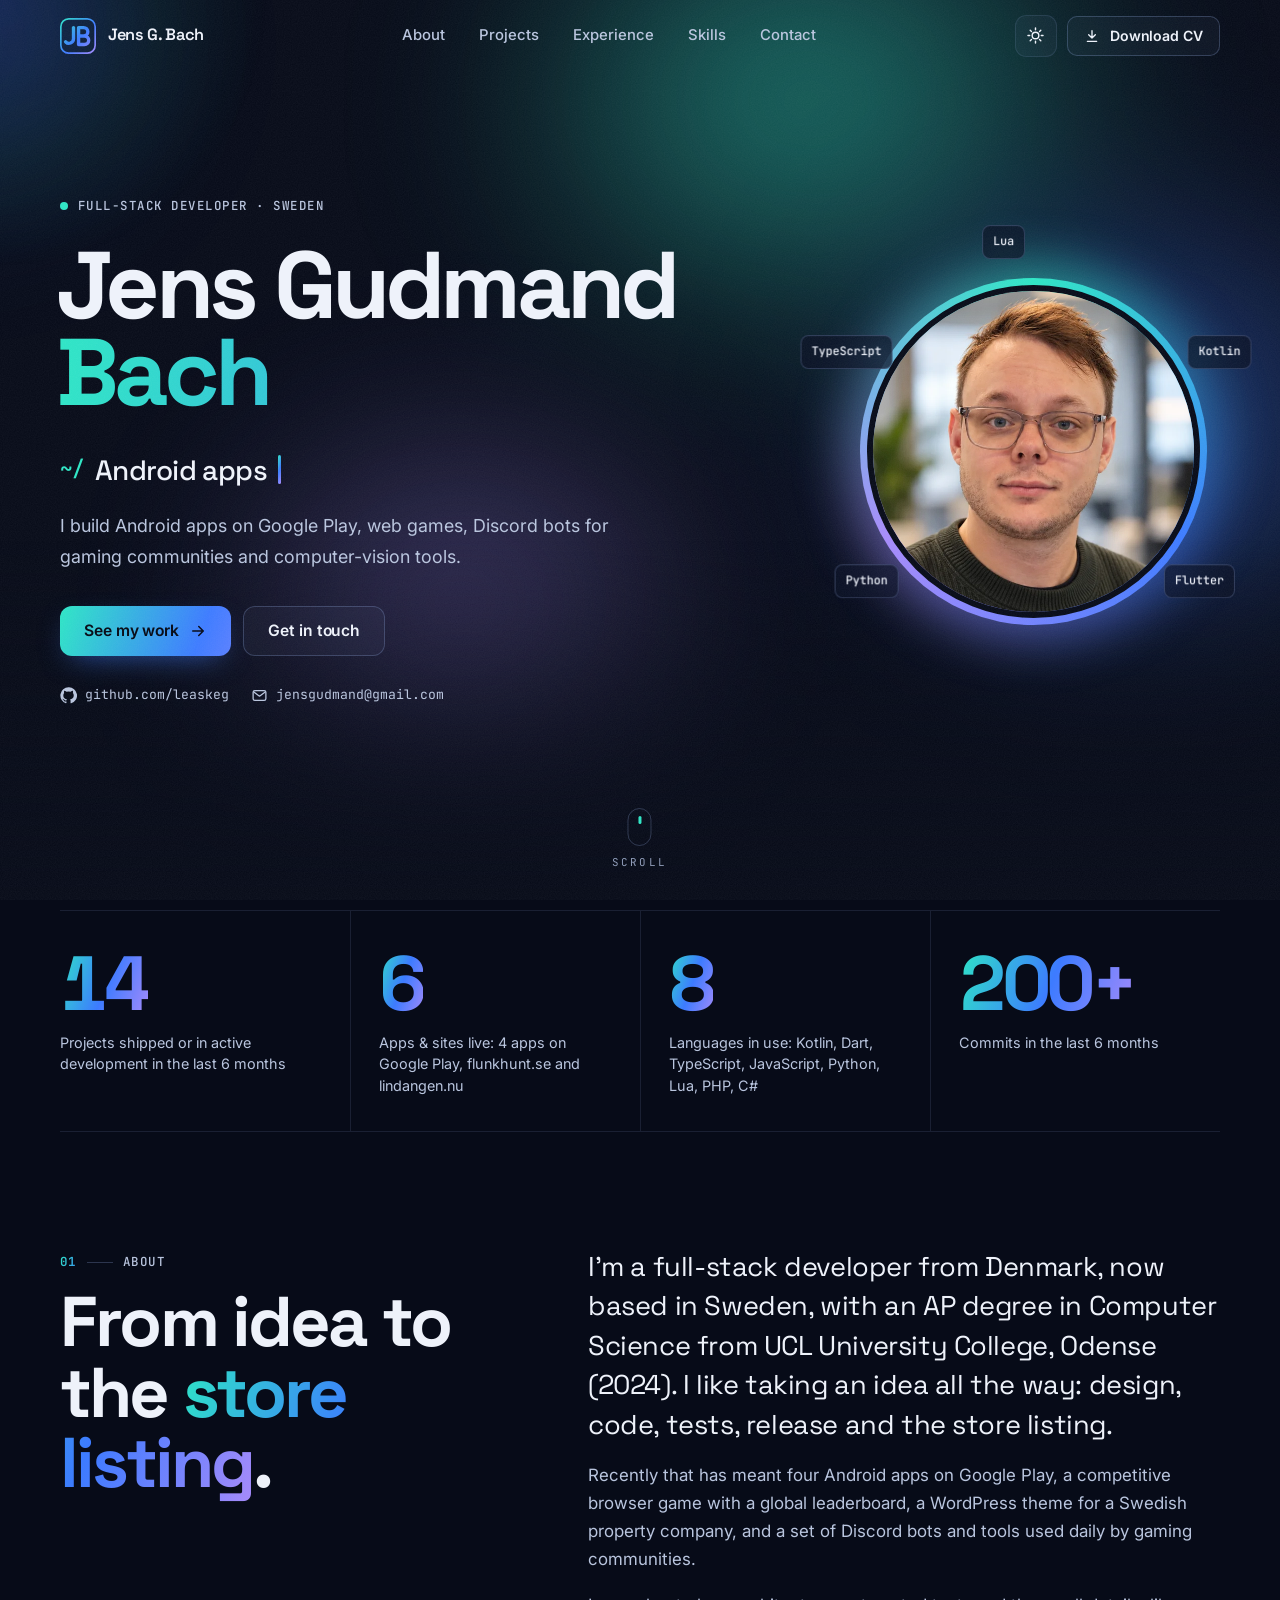
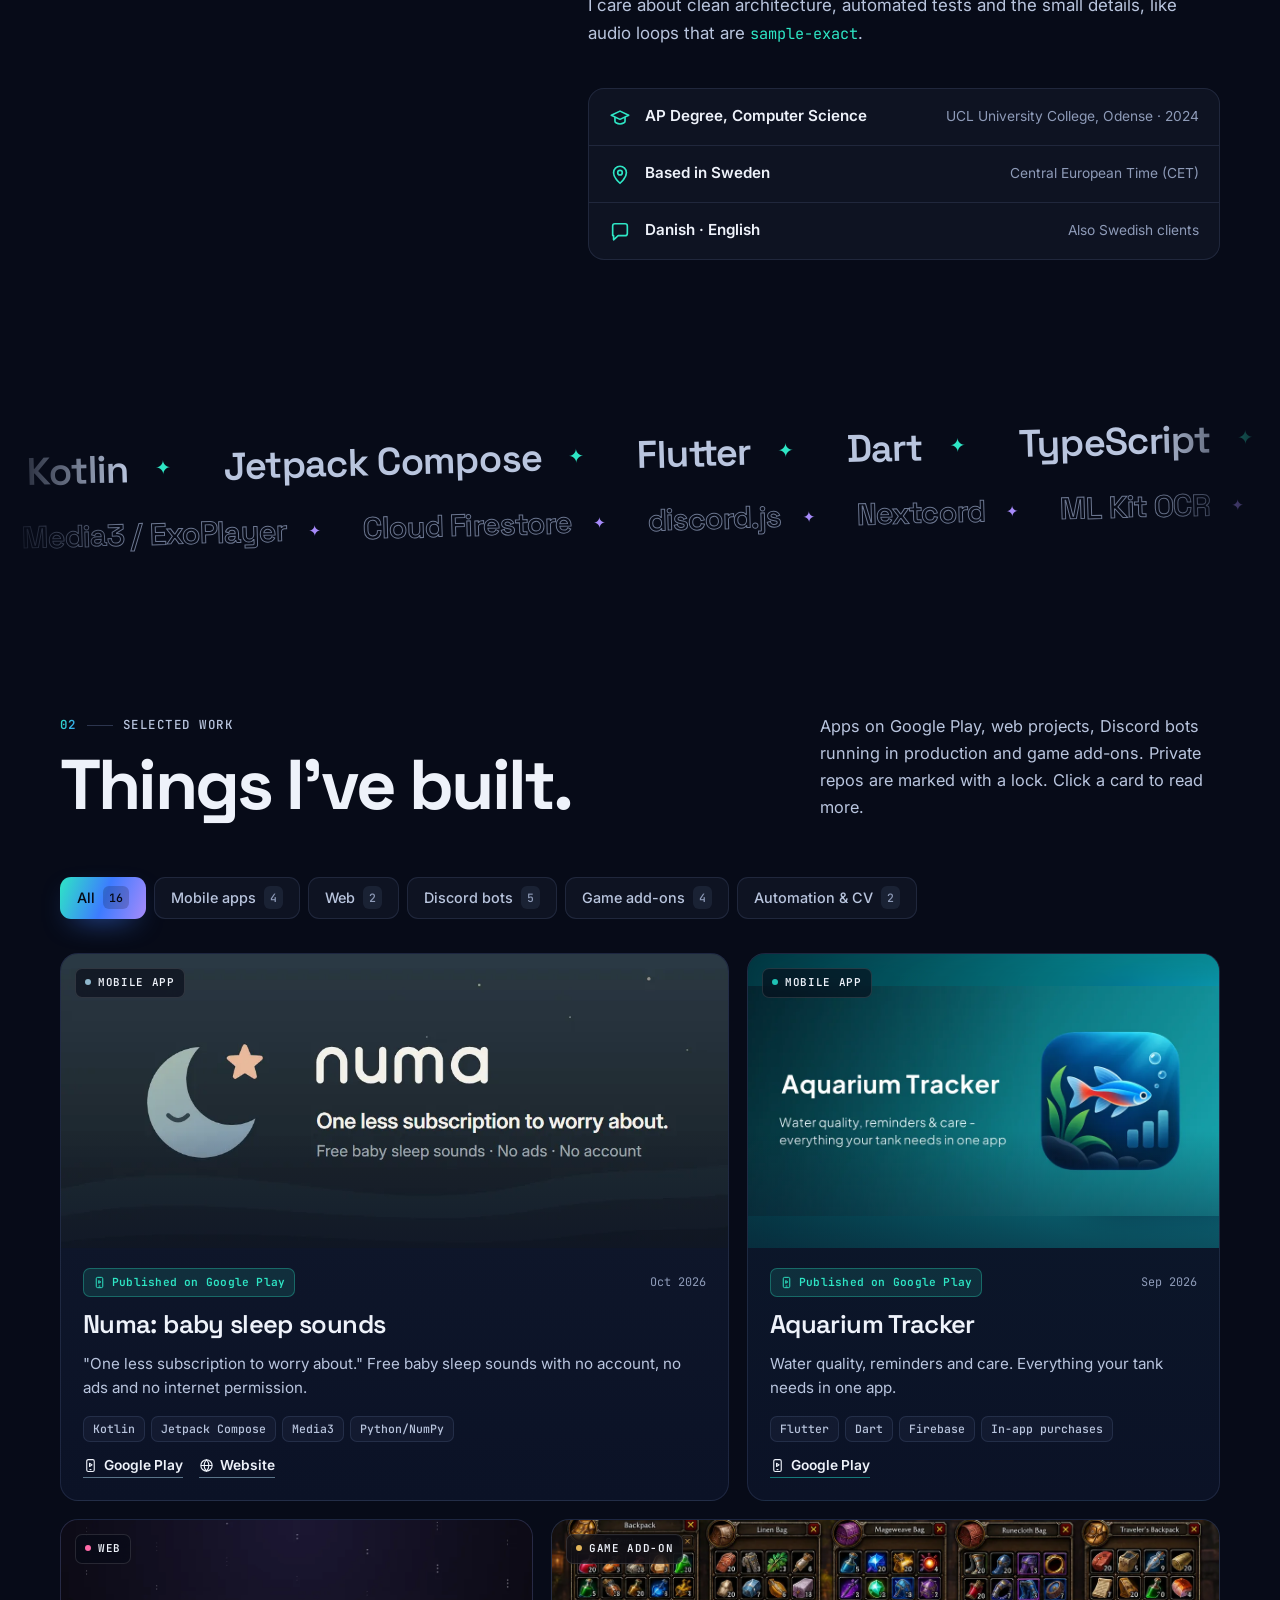
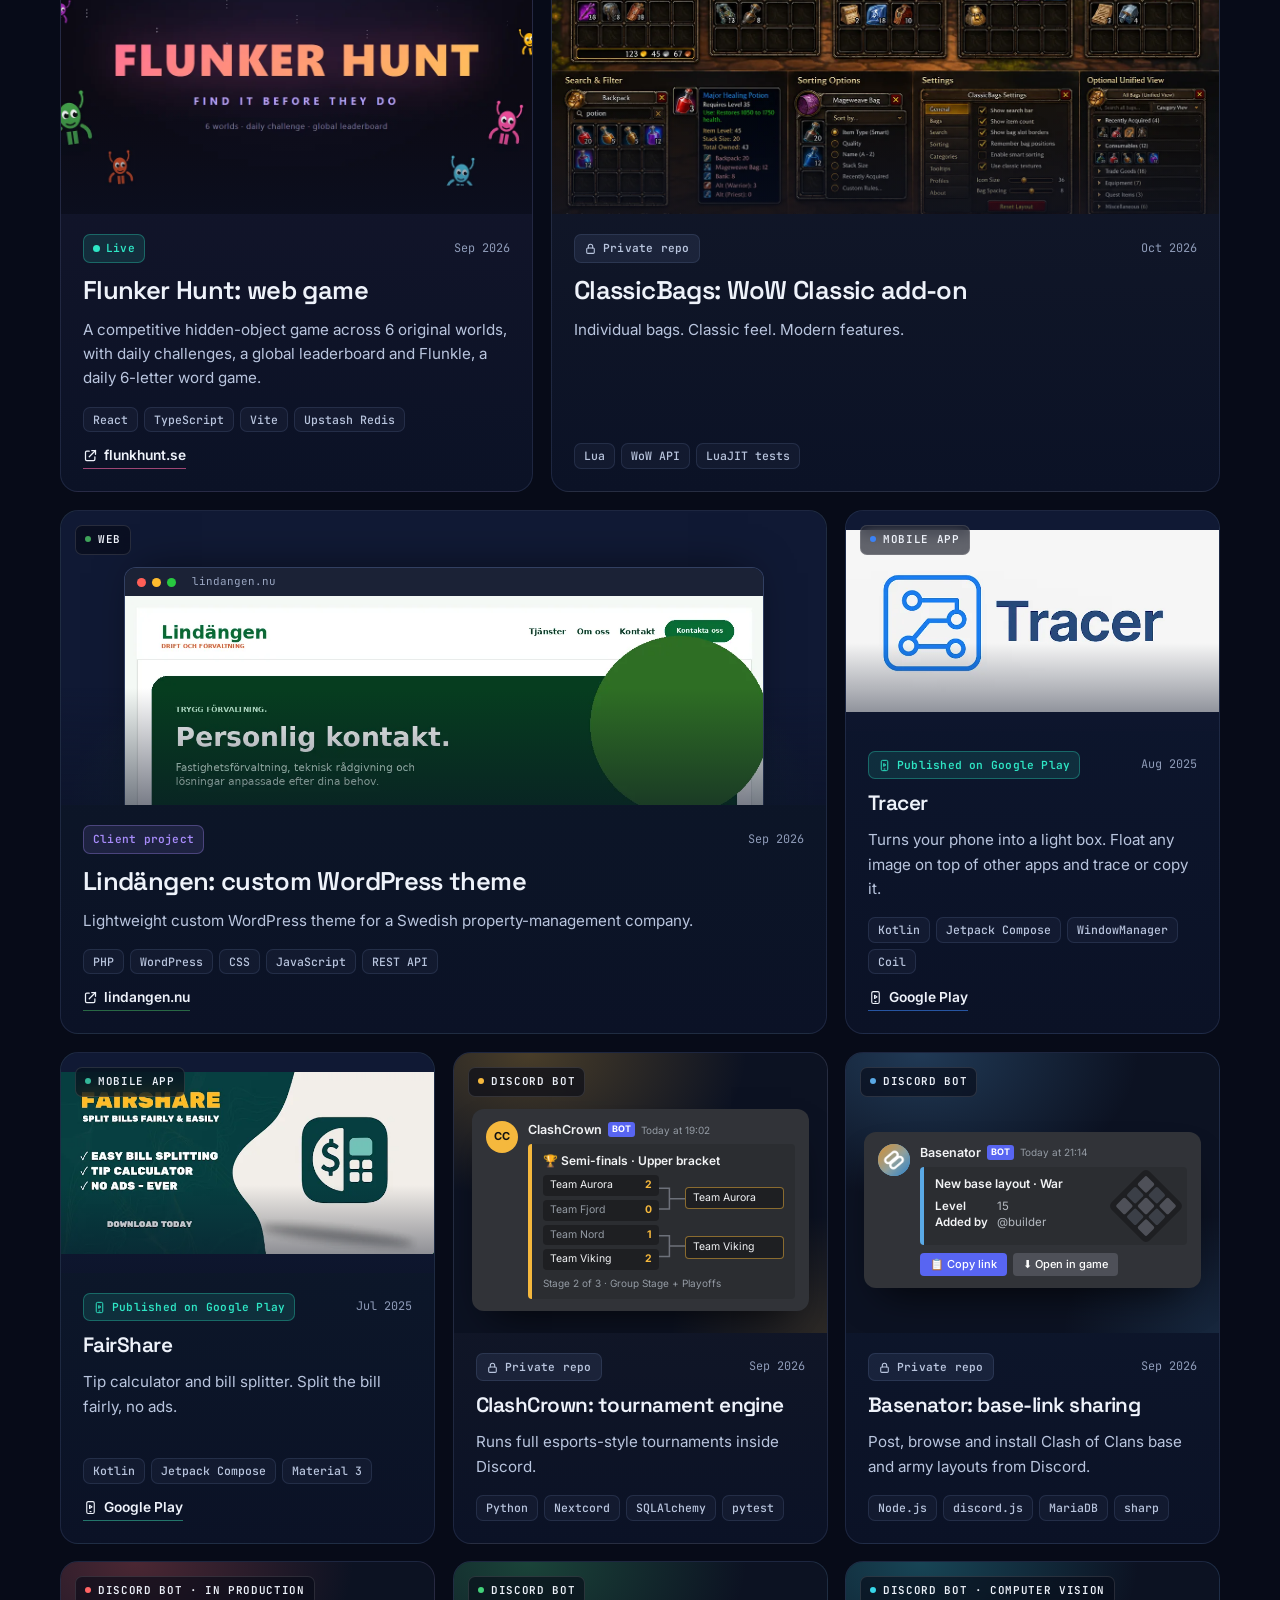
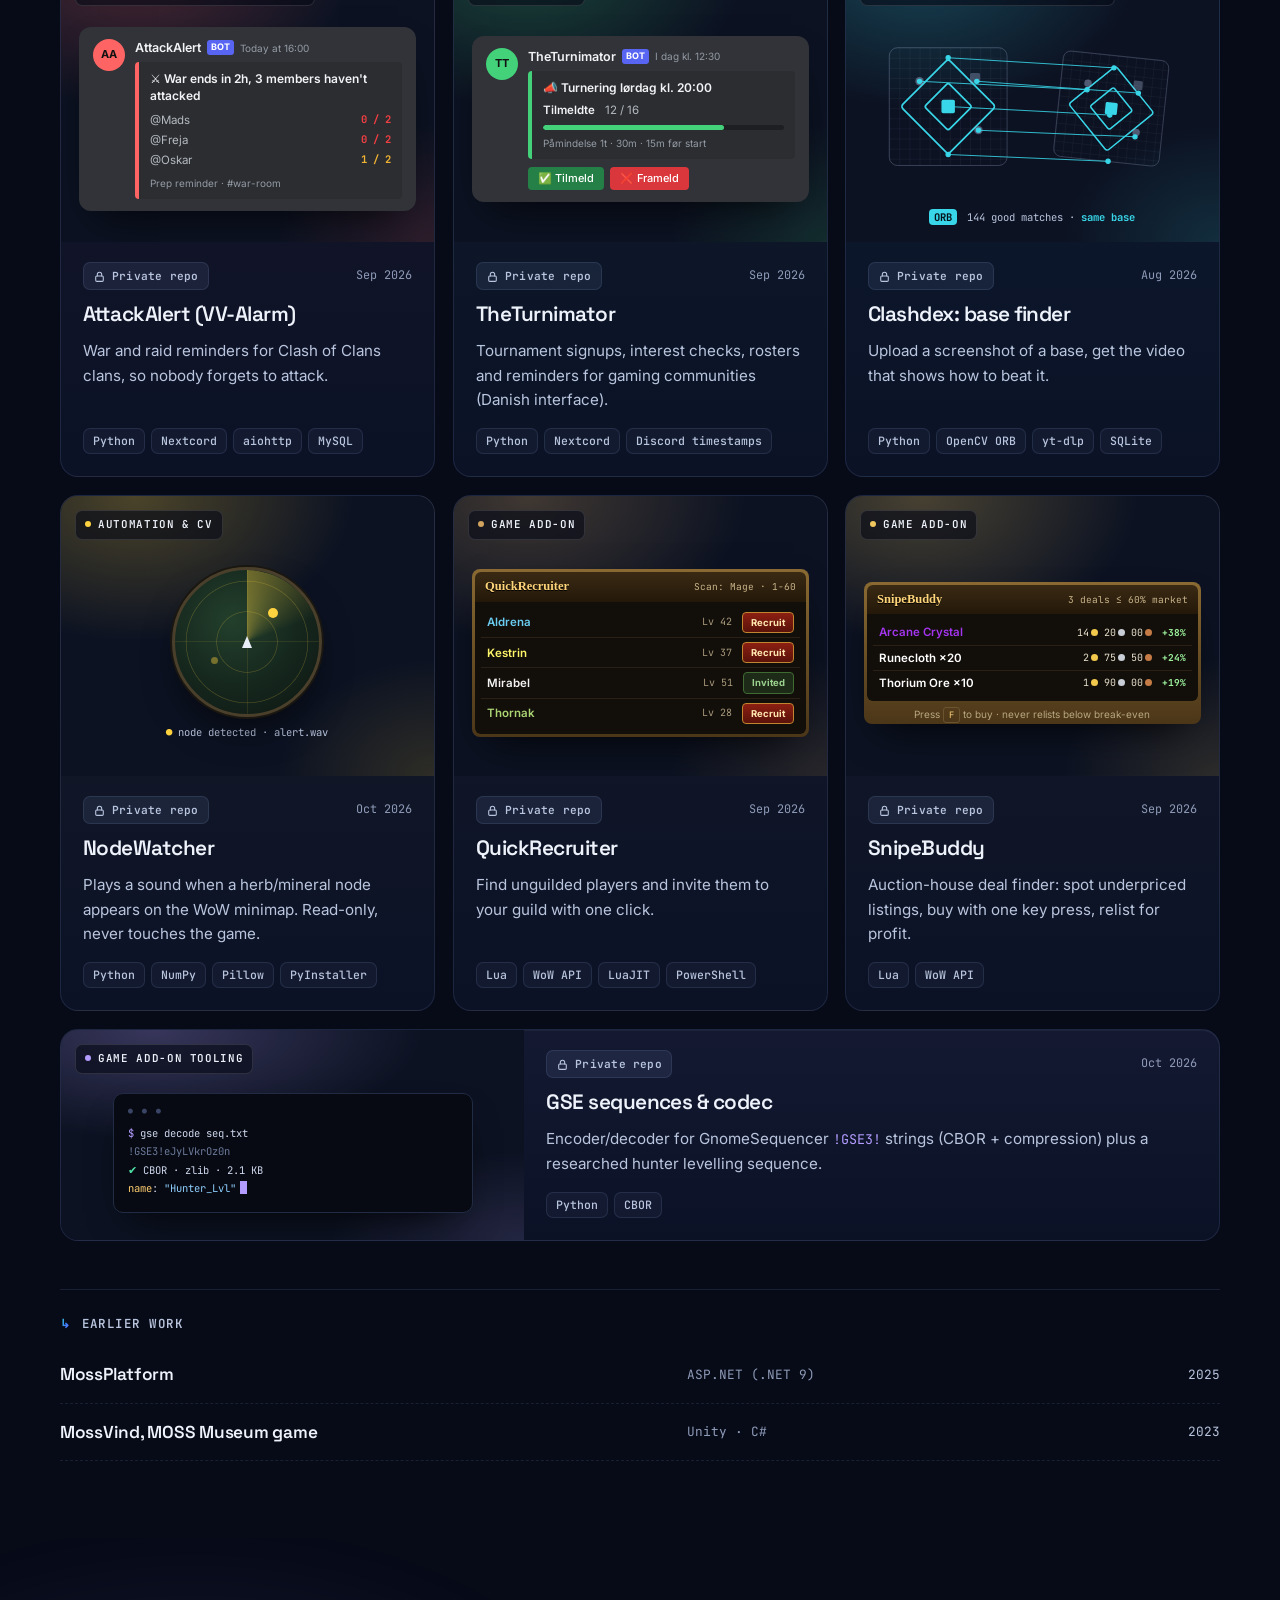
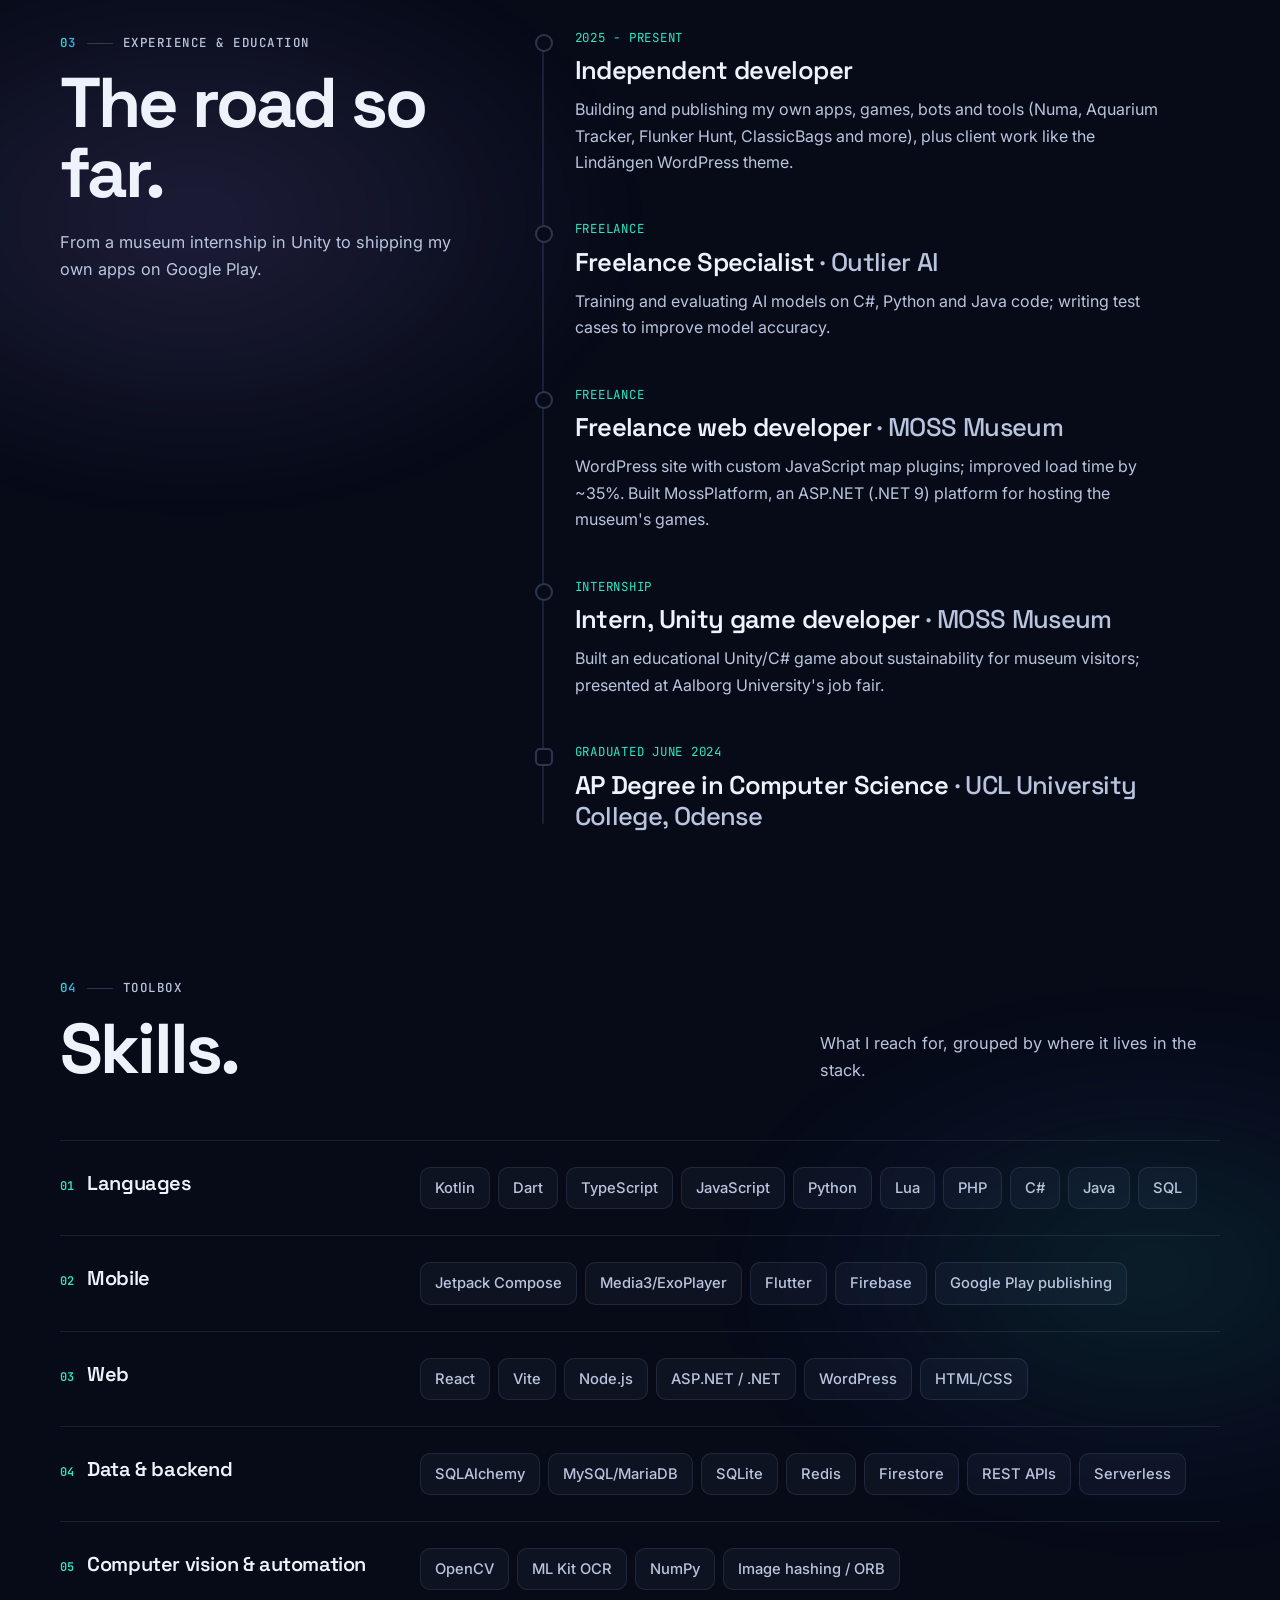
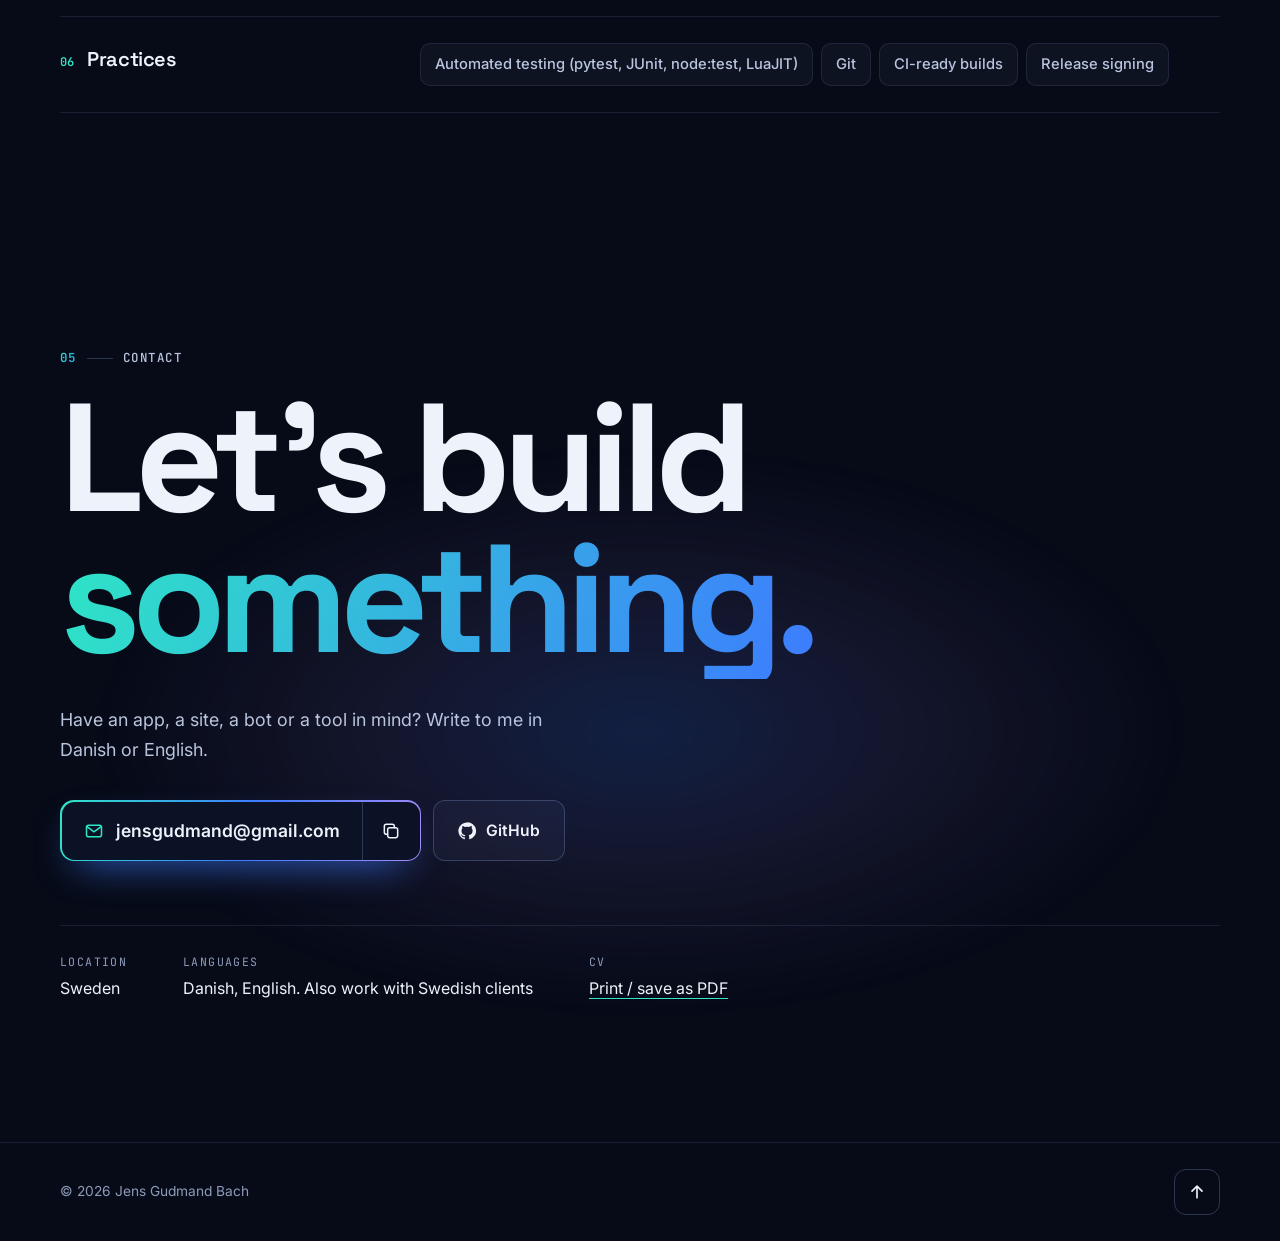
==== commit 90cdf0f4: "Update profile picture Co-Authored-By: Claude Opus 5.5 <noreply@anthropic.com>" ====
--- a/index.html
+++ b/index.html
@@ -147,7 +147,7 @@
       <div class="hero__portrait">
         <div class="avatar">
           <div class="avatar__ring" aria-hidden="true"></div>
-          <img src="assets/img/avatar.webp" width="320" height="320" alt="Portrait of Jens Gudmand Bach" fetchpriority="high" decoding="async">
+          <img src="assets/img/avatar.webp?v=2" width="320" height="320" alt="Portrait of Jens Gudmand Bach" fetchpriority="high" decoding="async">
         </div>
         <ul class="orbit" aria-hidden="true">
           <li style="--a:-28deg;--d:0s">Kotlin</li>
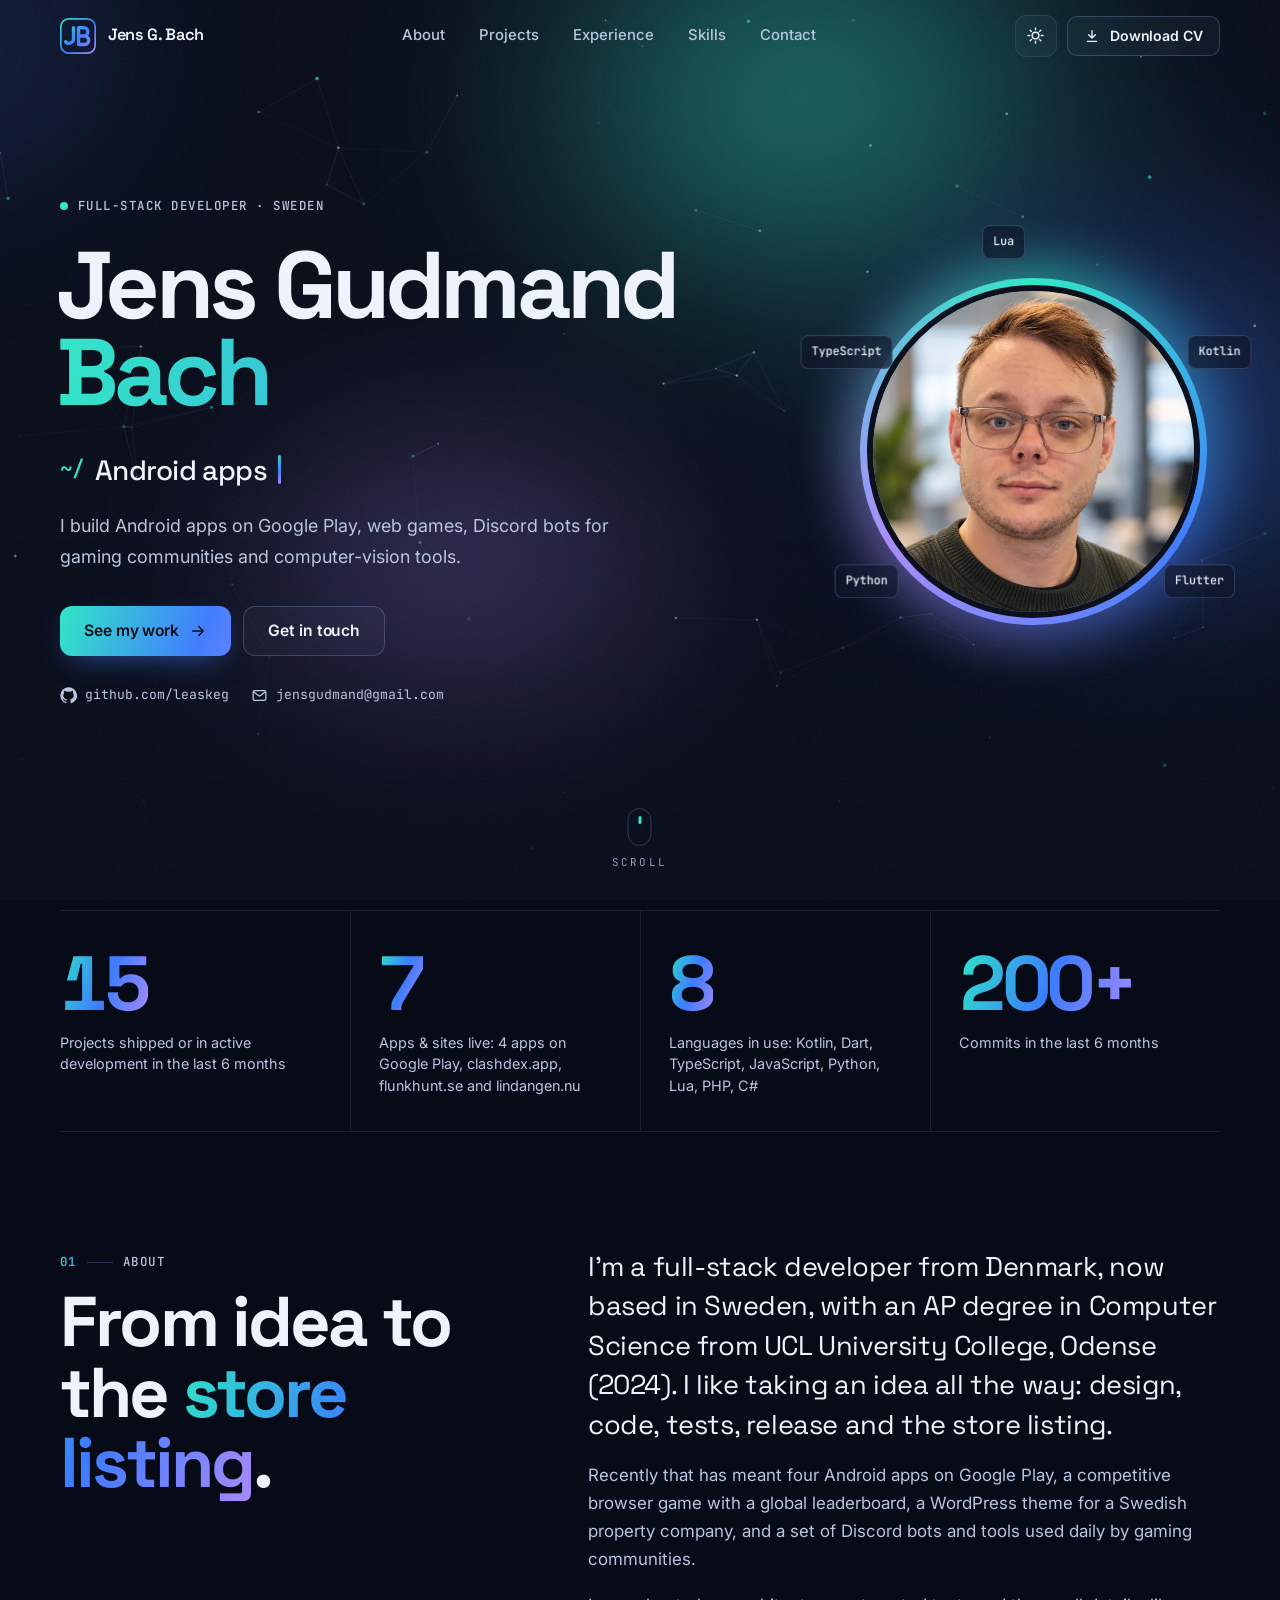
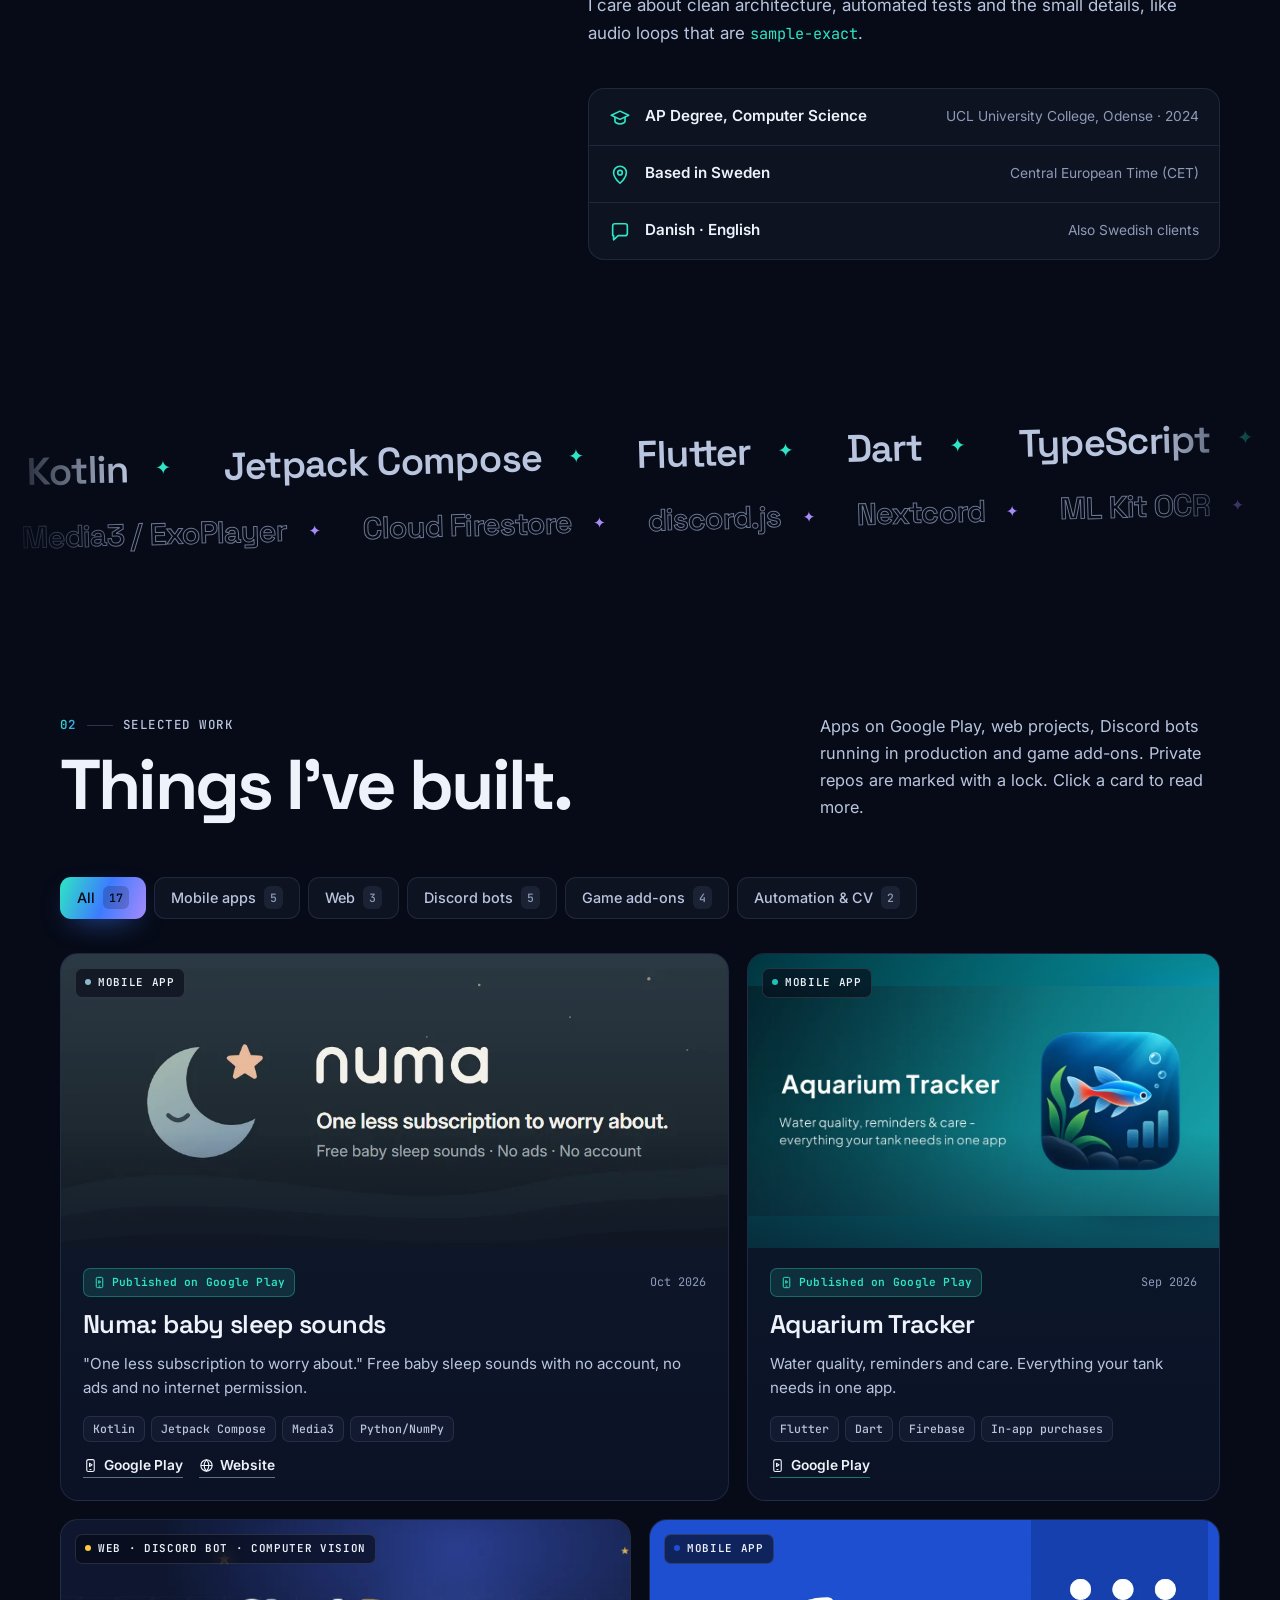
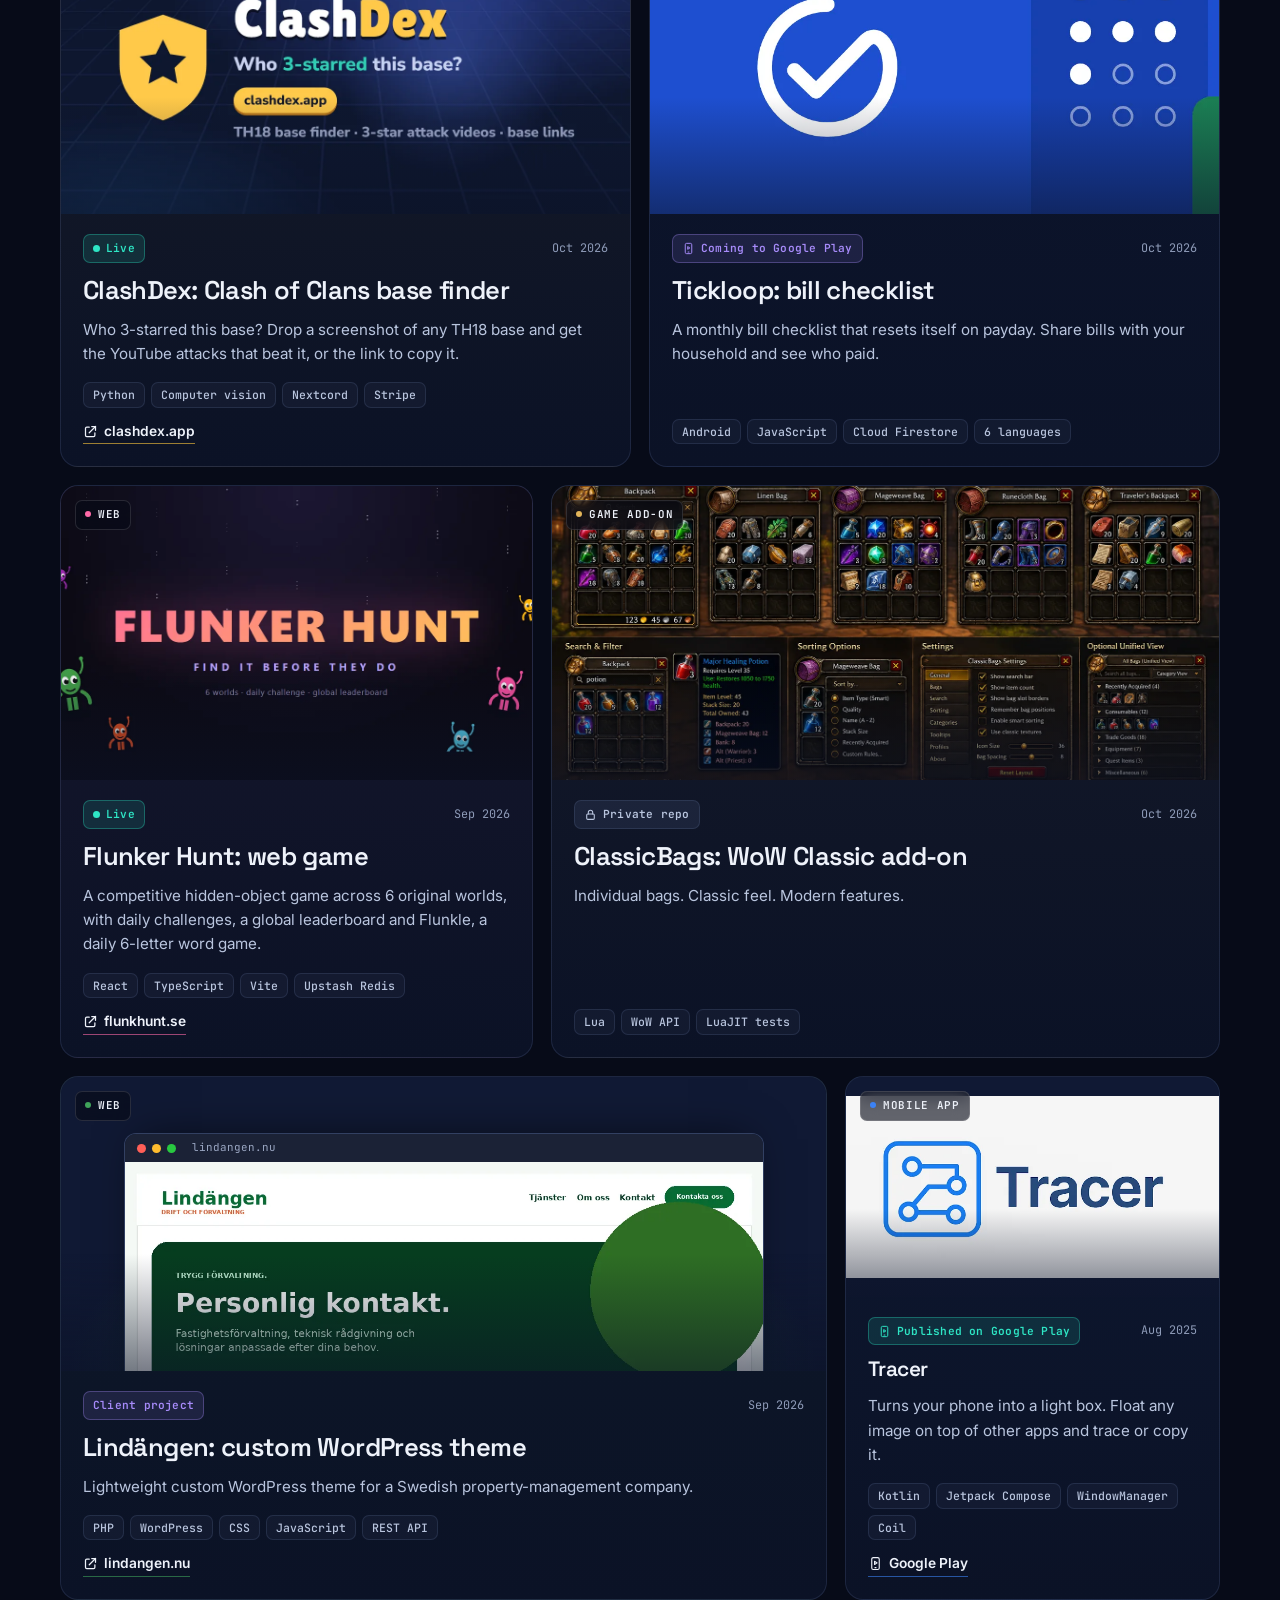
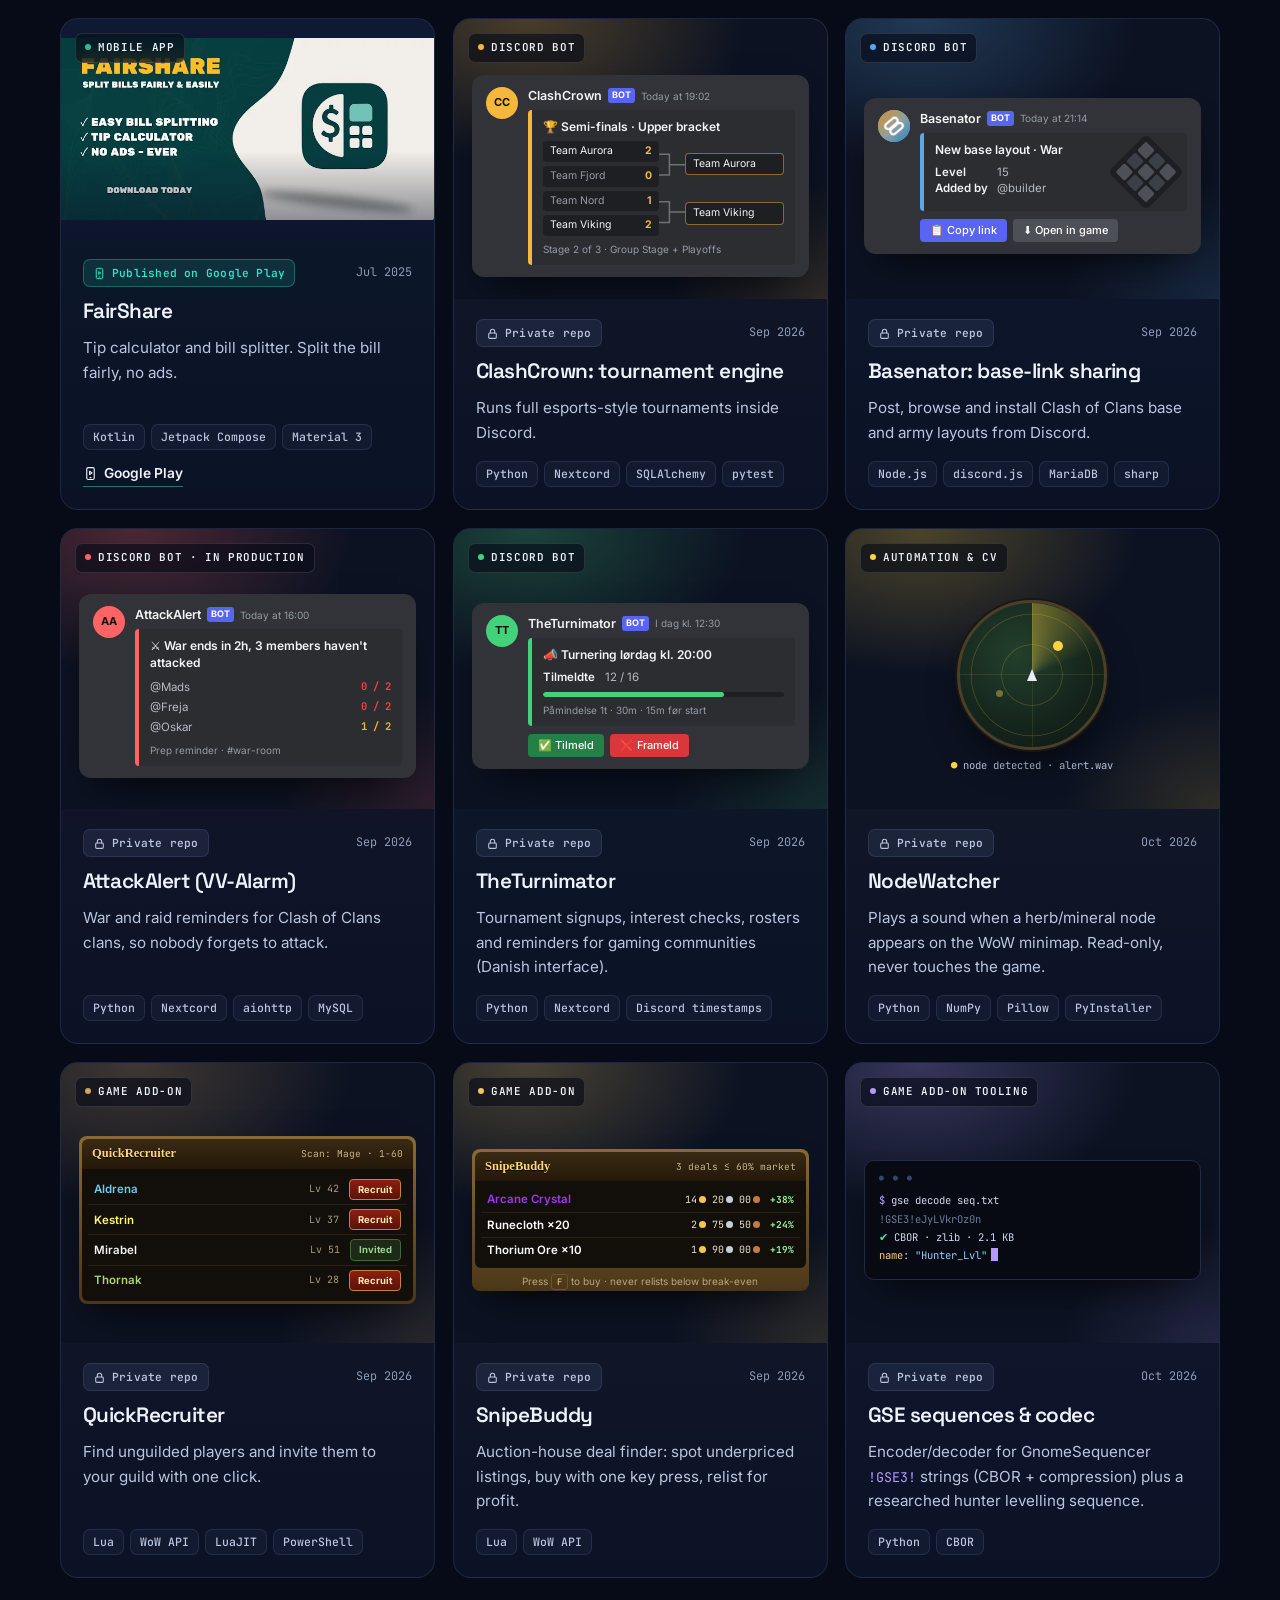
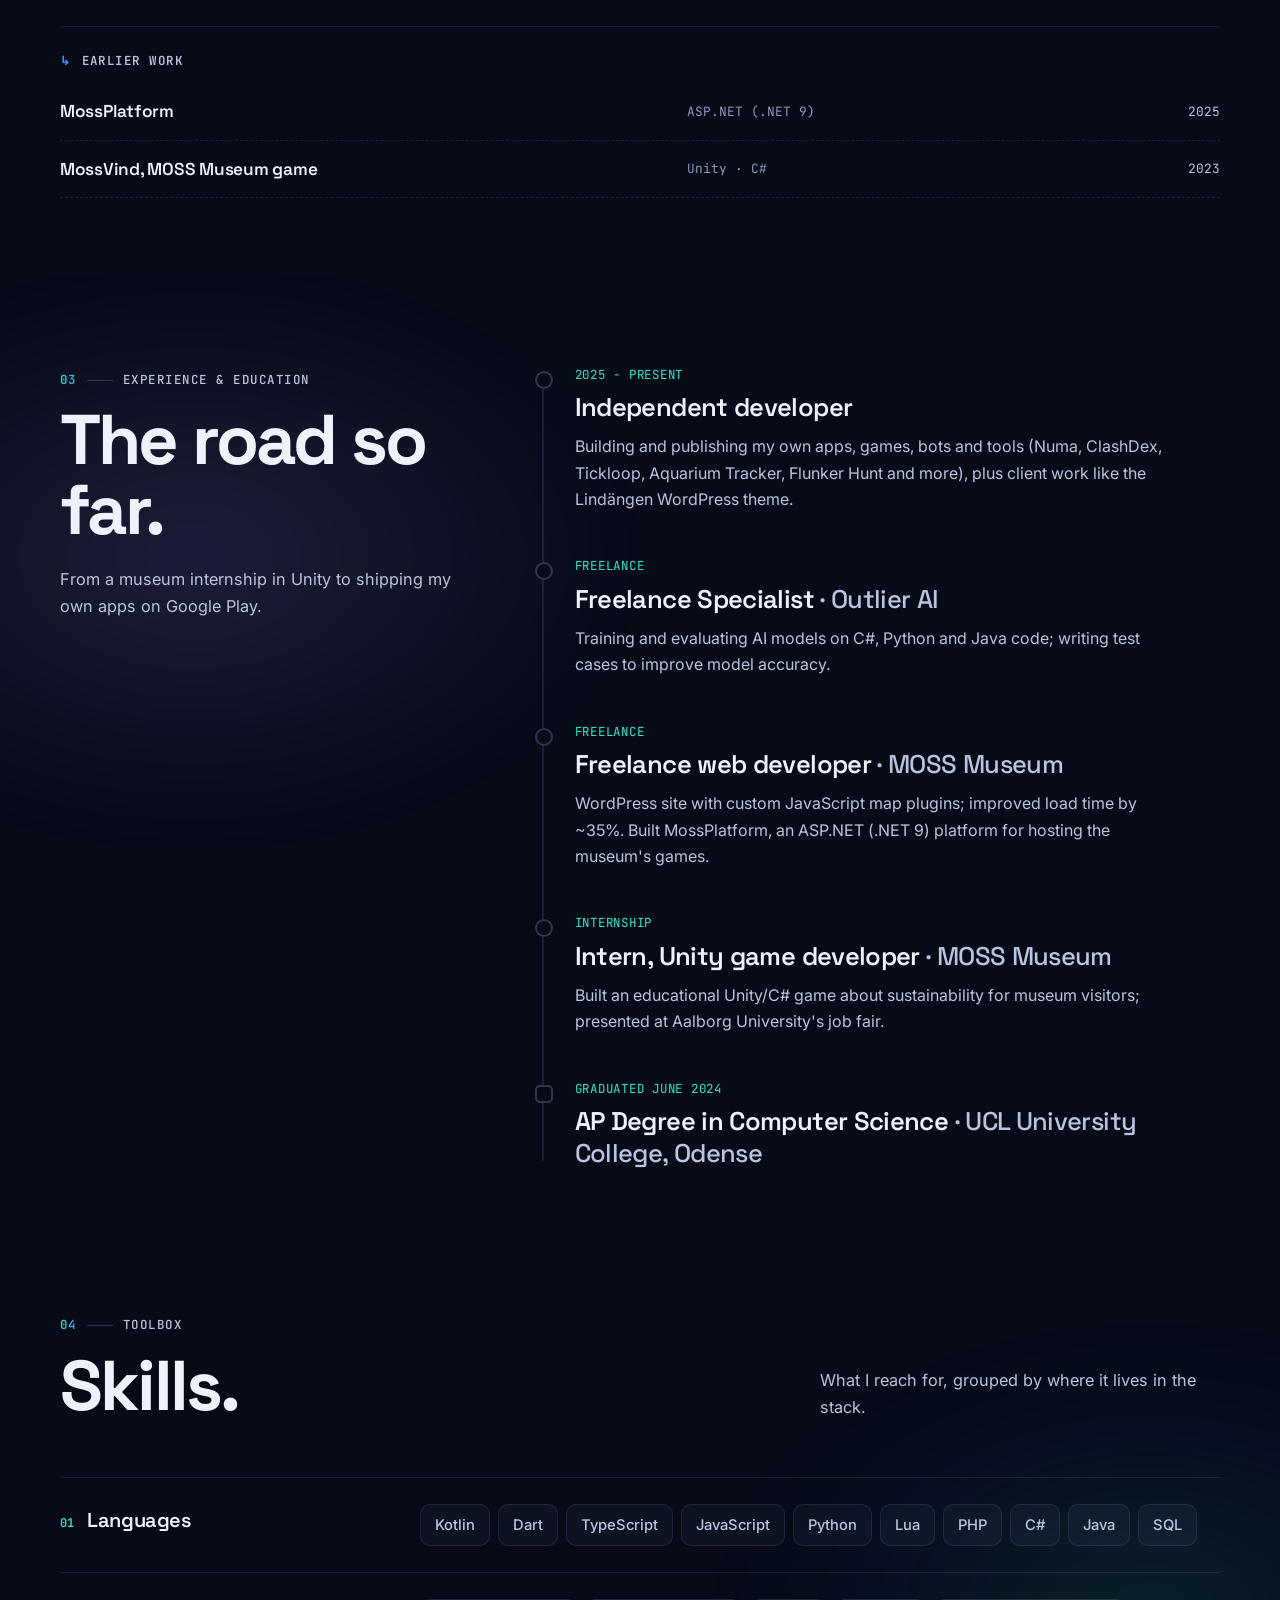
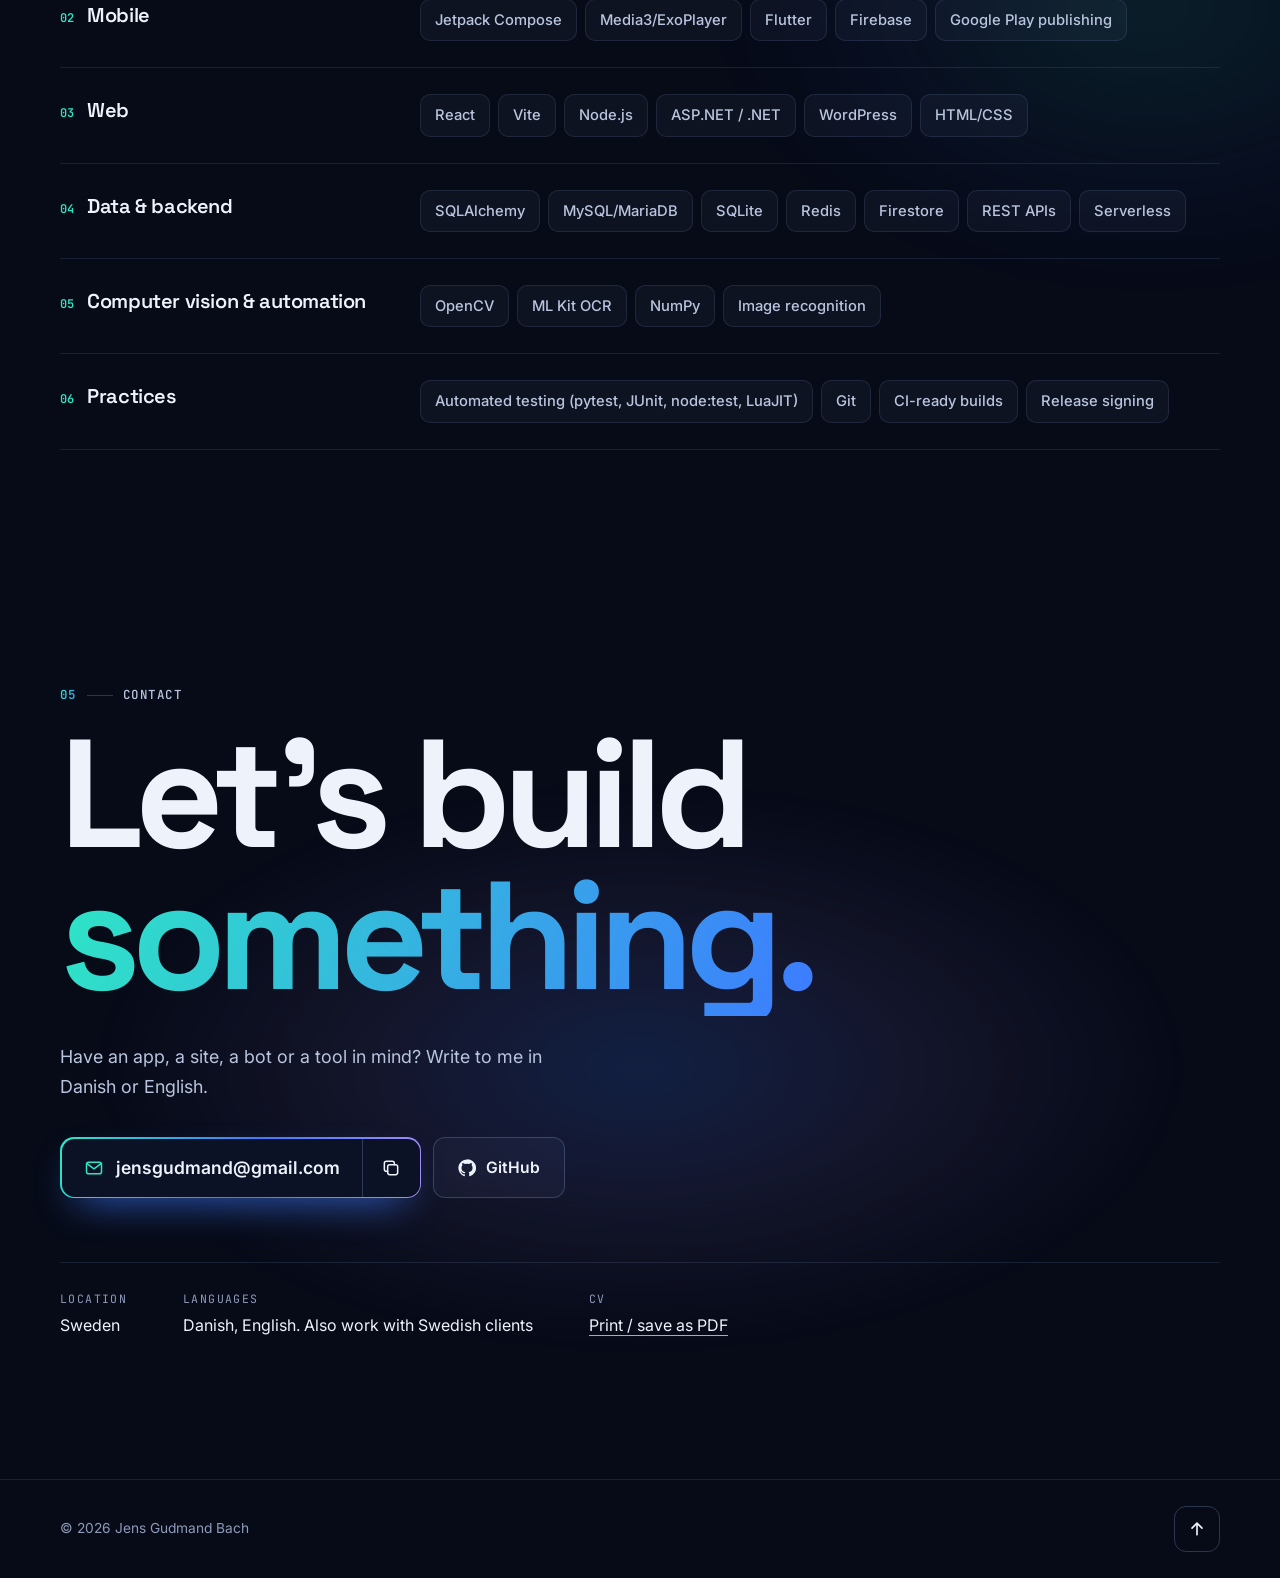
==== commit e893dfed: "Add ClashDex and Tickloop projects ClashDex is now a live website plus Discord bot, so its card move" ====
--- a/index.html
+++ b/index.html
@@ -170,11 +170,11 @@
       <dl class="stats__grid" data-reveal-group>
         <div class="stat" data-reveal>
           <dt>Projects shipped or in active development in the last 6&nbsp;months</dt>
-          <dd><span class="stat__num" data-count="14">14</span></dd>
+          <dd><span class="stat__num" data-count="15">15</span></dd>
         </div>
         <div class="stat" data-reveal>
-          <dt>Apps &amp; sites live: 4 apps on Google&nbsp;Play, flunkhunt.se and lindangen.nu</dt>
-          <dd><span class="stat__num" data-count="6">6</span></dd>
+          <dt>Apps &amp; sites live: 4 apps on Google&nbsp;Play, clashdex.app, flunkhunt.se and lindangen.nu</dt>
+          <dd><span class="stat__num" data-count="7">7</span></dd>
         </div>
         <div class="stat" data-reveal>
           <dt>Languages in use: Kotlin, Dart, TypeScript, JavaScript, Python, Lua, PHP, C#</dt>
@@ -218,10 +218,10 @@
     </div>
     <div class="marquee__row marquee__row--rev" aria-hidden="true">
       <ul class="marquee__track">
-        <li>Media3 / ExoPlayer</li><li>Cloud Firestore</li><li>discord.js</li><li>Nextcord</li><li>ML Kit OCR</li><li>pytest</li><li>JUnit</li><li>node:test</li><li>LuaJIT</li><li>Serverless</li><li>Upstash</li><li>sharp</li><li>yt-dlp</li><li>PyInstaller</li><li>Gradle</li><li>Git</li>
+        <li>Media3 / ExoPlayer</li><li>Cloud Firestore</li><li>discord.js</li><li>Nextcord</li><li>ML Kit OCR</li><li>pytest</li><li>JUnit</li><li>node:test</li><li>LuaJIT</li><li>Serverless</li><li>Upstash</li><li>sharp</li><li>PyInstaller</li><li>Gradle</li><li>Git</li>
       </ul>
       <ul class="marquee__track">
-        <li>Media3 / ExoPlayer</li><li>Cloud Firestore</li><li>discord.js</li><li>Nextcord</li><li>ML Kit OCR</li><li>pytest</li><li>JUnit</li><li>node:test</li><li>LuaJIT</li><li>Serverless</li><li>Upstash</li><li>sharp</li><li>yt-dlp</li><li>PyInstaller</li><li>Gradle</li><li>Git</li>
+        <li>Media3 / ExoPlayer</li><li>Cloud Firestore</li><li>discord.js</li><li>Nextcord</li><li>ML Kit OCR</li><li>pytest</li><li>JUnit</li><li>node:test</li><li>LuaJIT</li><li>Serverless</li><li>Upstash</li><li>sharp</li><li>PyInstaller</li><li>Gradle</li><li>Git</li>
       </ul>
     </div>
   </div>
@@ -237,9 +237,9 @@
       </header>
 
       <div class="filters" role="toolbar" aria-label="Filter projects by category" data-reveal>
-        <button type="button" class="chip is-active" data-filter="all" aria-pressed="true">All <span class="chip__count">16</span></button>
-        <button type="button" class="chip" data-filter="mobile" aria-pressed="false">Mobile apps <span class="chip__count">4</span></button>
-        <button type="button" class="chip" data-filter="web" aria-pressed="false">Web <span class="chip__count">2</span></button>
+        <button type="button" class="chip is-active" data-filter="all" aria-pressed="true">All <span class="chip__count">17</span></button>
+        <button type="button" class="chip" data-filter="mobile" aria-pressed="false">Mobile apps <span class="chip__count">5</span></button>
+        <button type="button" class="chip" data-filter="web" aria-pressed="false">Web <span class="chip__count">3</span></button>
         <button type="button" class="chip" data-filter="bots" aria-pressed="false">Discord bots <span class="chip__count">5</span></button>
         <button type="button" class="chip" data-filter="addons" aria-pressed="false">Game add-ons <span class="chip__count">4</span></button>
         <button type="button" class="chip" data-filter="cv" aria-pressed="false">Automation &amp; CV <span class="chip__count">2</span></button>
@@ -320,6 +320,73 @@
             <figure class="slide slide--phone"><div class="phone"><img src="assets/img/aqua-2_reminders.webp" width="560" height="1244" alt="Maintenance reminders" loading="lazy"></div></figure>
             <figure class="slide slide--phone"><div class="phone"><img src="assets/img/aqua-3_livestock.webp" width="560" height="1244" alt="Livestock list" loading="lazy"></div></figure>
             <figure class="slide slide--phone"><div class="phone"><img src="assets/img/aqua-4_calculators.webp" width="560" height="1244" alt="Pro calculators" loading="lazy"></div></figure>
+          </template>
+        </article>
+
+        <article class="card card--w6 card--feat" data-cat="web bots cv" style="--pc:#ffc83d" data-reveal>
+          <div class="card__inner">
+            <div class="card__media">
+              <img src="assets/img/clashdex-og.webp" width="1200" height="630" loading="lazy" decoding="async" alt="ClashDex banner: a gold shield with a star and the question 'Who 3-starred this base?'">
+            </div>
+            <div class="card__body">
+              <div class="card__meta"><span class="badge badge--live"><span class="pulse" aria-hidden="true"></span>Live</span><time datetime="2026-10">Oct 2026</time></div>
+              <h3 class="card__title"><button type="button" class="card__open" aria-haspopup="dialog">ClashDex: Clash of Clans base finder</button></h3>
+              <p class="card__pitch">Who 3-starred this base? Drop a screenshot of any TH18 base and get the YouTube attacks that beat it, or the link to copy it.</p>
+              <ul class="tags"><li>Python</li><li>Computer vision</li><li>Nextcord</li><li>Stripe</li></ul>
+              <div class="card__links">
+                <a href="https://clashdex.app" target="_blank" rel="noopener"><svg><use href="#i-ext"/></svg>clashdex.app</a>
+              </div>
+              <span class="card__cat">Web · Discord bot · Computer vision</span>
+            </div>
+          </div>
+          <details class="card__more">
+            <summary>Project details</summary>
+            <p>A website and a Discord bot that recognise a Clash of Clans base from a single screenshot and search tens of thousands of bases from YouTube attack videos. Results open the video right at the attack. Works with any scenery, zoom or angle, from the scout screen, the war map or your own village.</p>
+            <ul>
+              <li>One account and token balance across clashdex.app and Discord (<code>/findbase</code>, <code>/baselink</code>)</li>
+              <li>Fair pricing: a search only costs a token when it finds a confident match</li>
+              <li>Discord sign-in and Stripe payments; uploaded screenshots are never stored</li>
+              <li>The index grows by itself as new attack videos are published</li>
+            </ul>
+            <p class="card__stack">Python · Computer vision · Nextcord · Stripe · Cloudflare</p>
+          </details>
+          <template class="card__gallery">
+            <figure class="slide slide--wide slide--xl"><img src="assets/img/clashdex-og.webp" width="1200" height="630" alt="ClashDex banner" loading="lazy"></figure>
+          </template>
+        </article>
+
+        <article class="card card--w6 card--feat" data-cat="mobile" style="--pc:#1f4fd1" data-reveal>
+          <div class="card__inner">
+            <div class="card__media">
+              <img src="assets/img/tickloop-feature.webp" width="1024" height="500" loading="lazy" decoding="async" alt="Tickloop banner: the tick-and-loop logo next to a grid of ticked and unticked dots">
+            </div>
+            <div class="card__body">
+              <div class="card__meta"><span class="badge badge--client"><svg><use href="#i-store"/></svg>Coming to Google Play</span><time datetime="2026-10">Oct 2026</time></div>
+              <h3 class="card__title"><button type="button" class="card__open" aria-haspopup="dialog">Tickloop: bill checklist</button></h3>
+              <p class="card__pitch">A monthly bill checklist that resets itself on payday. Share bills with your household and see who paid.</p>
+              <ul class="tags"><li>Android</li><li>JavaScript</li><li>Cloud Firestore</li><li>6 languages</li></ul>
+              <span class="card__cat">Mobile app</span>
+            </div>
+          </div>
+          <details class="card__more">
+            <summary>Project details</summary>
+            <p>Tick bills off as you pay them; when your salary arrives the list starts fresh. First-run setup picks language, country and payday and fills in the bills common in that country. Households join with a 6-letter invite code and split bills equally or by percentage, with offline sync through Cloud Firestore and anonymous sign-in, so nobody makes an account.</p>
+            <ul>
+              <li>Paydays on a fixed day (moved before weekends), the last weekday, weekly or every other week</li>
+              <li>Bills that repeat monthly, quarterly, half-yearly or yearly, or end by themselves</li>
+              <li>Reminders before due dates, and a history of every pay period</li>
+              <li>Starter lists for 7 countries, 6 languages, no ads and no tracking</li>
+            </ul>
+            <p class="card__stack">Android (Java, WebView) · HTML/CSS/JavaScript · Firebase Auth · Cloud Firestore · Gradle</p>
+          </details>
+          <template class="card__gallery">
+            <figure class="slide slide--wide"><img src="assets/img/tickloop-feature.webp" width="1024" height="500" alt="Tickloop feature graphic" loading="lazy"></figure>
+            <figure class="slide slide--shot"><img src="assets/img/tickloop-1-bills.webp" width="560" height="996" alt="Tickloop bill checklist for the current pay period" loading="lazy"></figure>
+            <figure class="slide slide--shot"><img src="assets/img/tickloop-2-household.webp" width="560" height="996" alt="Shared household bills showing who paid" loading="lazy"></figure>
+            <figure class="slide slide--shot"><img src="assets/img/tickloop-3-add-bill.webp" width="560" height="996" alt="Adding a bill" loading="lazy"></figure>
+            <figure class="slide slide--shot"><img src="assets/img/tickloop-4-income.webp" width="560" height="996" alt="Income list" loading="lazy"></figure>
+            <figure class="slide slide--shot"><img src="assets/img/tickloop-5-invite.webp" width="560" height="996" alt="Household invite code" loading="lazy"></figure>
+            <figure class="slide slide--shot"><img src="assets/img/tickloop-6-dark.webp" width="560" height="996" alt="Tickloop in dark mode" loading="lazy"></figure>
           </template>
         </article>
 
@@ -652,54 +719,6 @@
           </details>
         </article>
 
-        <article class="card card--w4" data-cat="bots cv" style="--pc:#38d6e8" data-reveal>
-          <div class="card__inner">
-            <div class="card__media card__media--mock">
-              <div class="mock mock--match" role="img" aria-label="Clashdex keypoint matching">
-                <svg viewBox="0 0 400 230" aria-hidden="true">
-                  <defs>
-                    <pattern id="mgrid" width="12" height="12" patternUnits="userSpaceOnUse"><path d="M12 0H0V12" fill="none" stroke="currentColor" stroke-opacity=".12"/></pattern>
-                  </defs>
-                  <g class="m-base" transform="translate(30 40)">
-                    <rect width="140" height="140" rx="10" fill="url(#mgrid)" stroke="currentColor" stroke-opacity=".35"/>
-                    <g transform="rotate(45 70 70)" fill="none" stroke="var(--pc)" stroke-width="2"><rect x="30" y="30" width="80" height="80" rx="4"/><rect x="50" y="50" width="40" height="40" rx="3"/></g>
-                    <rect x="62" y="62" width="16" height="16" rx="2" fill="var(--pc)"/>
-                    <circle cx="36" cy="40" r="5" fill="currentColor" fill-opacity=".45"/><circle cx="106" cy="98" r="5" fill="currentColor" fill-opacity=".45"/><rect x="96" y="30" width="12" height="12" rx="2" fill="currentColor" fill-opacity=".35"/>
-                  </g>
-                  <g class="m-base" transform="translate(230 50) rotate(6 70 70) scale(.9)">
-                    <rect width="140" height="140" rx="10" fill="url(#mgrid)" stroke="currentColor" stroke-opacity=".35"/>
-                    <g transform="rotate(45 70 70)" fill="none" stroke="var(--pc)" stroke-width="2"><rect x="30" y="30" width="80" height="80" rx="4"/><rect x="50" y="50" width="40" height="40" rx="3"/></g>
-                    <rect x="62" y="62" width="16" height="16" rx="2" fill="var(--pc)"/>
-                    <circle cx="36" cy="40" r="5" fill="currentColor" fill-opacity=".45"/><circle cx="106" cy="98" r="5" fill="currentColor" fill-opacity=".45"/><rect x="96" y="30" width="12" height="12" rx="2" fill="currentColor" fill-opacity=".35"/>
-                  </g>
-                  <g class="m-lines" stroke="var(--pc)" stroke-width="1.2" fill="var(--pc)">
-                    <path d="M100 52 L297 64"/><path d="M66 80 L265 90"/><path d="M136 138 L322 146"/><path d="M100 167 L290 175"/><path d="M100 110 L292 120"/><path d="M134 80 L326 94"/>
-                    <circle cx="100" cy="52" r="2.6"/><circle cx="297" cy="64" r="2.6"/><circle cx="66" cy="80" r="2.6"/><circle cx="265" cy="90" r="2.6"/><circle cx="136" cy="138" r="2.6"/><circle cx="322" cy="146" r="2.6"/><circle cx="100" cy="167" r="2.6"/><circle cx="290" cy="175" r="2.6"/><circle cx="100" cy="110" r="2.6"/><circle cx="292" cy="120" r="2.6"/><circle cx="134" cy="80" r="2.6"/><circle cx="326" cy="94" r="2.6"/>
-                  </g>
-                </svg>
-                <p class="match-readout"><span>ORB</span> 144 good matches · <b>same base</b></p>
-              </div>
-            </div>
-            <div class="card__body">
-              <div class="card__meta"><span class="badge badge--private"><svg><use href="#i-lock"/></svg>Private repo</span><time datetime="2026-08">Aug 2026</time></div>
-              <h3 class="card__title"><button type="button" class="card__open" aria-haspopup="dialog">Clashdex: base finder</button></h3>
-              <p class="card__pitch">Upload a screenshot of a base, get the video that shows how to beat it.</p>
-              <ul class="tags"><li>Python</li><li>OpenCV ORB</li><li>yt-dlp</li><li>SQLite</li></ul>
-              <span class="card__cat">Discord bot · Computer vision</span>
-            </div>
-          </div>
-          <details class="card__more">
-            <summary>Project details</summary>
-            <p>An indexing pipeline discovers new videos from curated YouTube channels, extracts and quality-filters frames, normalizes the base region, and stores ORB keypoint descriptors. It replaced an earlier perceptual-hash matcher after measuring collisions: ORB separated same-base pairs (~144 good matches) from different bases (~3). Exposed through a Discord bot.</p>
-            <ul>
-              <li>Measured, then replaced perceptual hashing with ORB keypoints</li>
-              <li>~144 good matches for the same base vs ~3 for different bases</li>
-              <li>Automatic discovery and frame quality-filtering of new videos</li>
-            </ul>
-            <p class="card__stack">Python · OpenCV (ORB) · yt-dlp · SQLite · Discord</p>
-          </details>
-        </article>
-
         <article class="card card--w4" data-cat="cv" style="--pc:#ffd23f" data-reveal>
           <div class="card__inner">
             <div class="card__media card__media--mock">
@@ -803,7 +822,7 @@
           </details>
         </article>
 
-        <article class="card card--w12 card--compact" data-cat="addons" style="--pc:#b39cff" data-reveal>
+        <article class="card card--w4" data-cat="addons" style="--pc:#b39cff" data-reveal>
           <div class="card__inner">
             <div class="card__media card__media--mock">
               <div class="mock mock--term" role="img" aria-label="Terminal decoding a GSE3 sequence string">
@@ -856,7 +875,7 @@
           <span class="tl__node" aria-hidden="true"></span>
           <p class="tl__when">2025 - present</p>
           <h3 class="tl__role">Independent developer</h3>
-          <p class="tl__text">Building and publishing my own apps, games, bots and tools (Numa, Aquarium Tracker, Flunker Hunt, ClassicBags and more), plus client work like the Lindängen WordPress theme.</p>
+          <p class="tl__text">Building and publishing my own apps, games, bots and tools (Numa, ClashDex, Tickloop, Aquarium Tracker, Flunker Hunt and more), plus client work like the Lindängen WordPress theme.</p>
         </li>
         <li class="tl" data-reveal>
           <span class="tl__node" aria-hidden="true"></span>
@@ -913,7 +932,7 @@
         </div>
         <div class="skill-row" data-reveal>
           <h3><span>05</span>Computer vision &amp; automation</h3>
-          <ul class="skill-chips"><li>OpenCV</li><li>ML Kit OCR</li><li>NumPy</li><li>Image hashing / ORB</li></ul>
+          <ul class="skill-chips"><li>OpenCV</li><li>ML Kit OCR</li><li>NumPy</li><li>Image recognition</li></ul>
         </div>
         <div class="skill-row" data-reveal>
           <h3><span>06</span>Practices</h3>
@@ -992,18 +1011,18 @@
     <p class="pcv__contact">jensgudmand@gmail.com · github.com/leaskeg · leaskeg.github.io · Danish, English</p>
   </header>
   <h2>Summary</h2>
-  <p>Full-stack developer with an AP degree in Computer Science (UCL University College, Odense, 2024). I take ideas all the way: design, code, tests, release and the store listing. Four apps published on Google Play (Numa, Aquarium Tracker, FairShare, Tracer), a live web game at flunkhunt.se and a client site at lindangen.nu. In the last 6 months: 14 projects, 8 languages, 200+ commits.</p>
+  <p>Full-stack developer with an AP degree in Computer Science (UCL University College, Odense, 2024). I take ideas all the way: design, code, tests, release and the store listing. Four apps published on Google Play (Numa, Aquarium Tracker, FairShare, Tracer), a live web game at flunkhunt.se, the ClashDex base finder at clashdex.app and a client site at lindangen.nu. In the last 6 months: 15 projects, 8 languages, 200+ commits.</p>
   <h2>Skills</h2>
   <ul class="pcv__skills">
     <li><b>Languages:</b> Kotlin, Dart, TypeScript, JavaScript, Python, Lua, PHP, C#, Java, SQL</li>
     <li><b>Mobile:</b> Jetpack Compose, Media3/ExoPlayer, Flutter, Firebase, Google Play publishing</li>
     <li><b>Web:</b> React, Vite, Node.js, ASP.NET / .NET, WordPress, HTML/CSS</li>
     <li><b>Data &amp; backend:</b> SQLAlchemy, MySQL/MariaDB, SQLite, Redis, Firestore, REST APIs, Serverless</li>
-    <li><b>Computer vision &amp; automation:</b> OpenCV, ML Kit OCR, NumPy, image hashing/ORB</li>
+    <li><b>Computer vision &amp; automation:</b> OpenCV, ML Kit OCR, NumPy, image recognition</li>
     <li><b>Practices:</b> automated testing (pytest, JUnit, node:test, LuaJIT), Git, CI-ready builds, release signing</li>
   </ul>
   <h2>Experience</h2>
-  <div class="pcv__item"><h3>Independent developer <span>2025 - present</span></h3><p>Building and publishing my own apps, games, bots and tools (Numa, Aquarium Tracker, Flunker Hunt, ClassicBags and more), plus client work (Lindängen WordPress theme).</p></div>
+  <div class="pcv__item"><h3>Independent developer <span>2025 - present</span></h3><p>Building and publishing my own apps, games, bots and tools (Numa, ClashDex, Tickloop, Aquarium Tracker, Flunker Hunt and more), plus client work (Lindängen WordPress theme).</p></div>
   <div class="pcv__item"><h3>Freelance Specialist, Outlier AI</h3><p>Training and evaluating AI models on C#, Python and Java code; writing test cases to improve model accuracy.</p></div>
   <div class="pcv__item"><h3>Freelance web developer, MOSS Museum</h3><p>WordPress site with custom JavaScript map plugins; improved load time by ~35%. Built MossPlatform, an ASP.NET (.NET 9) platform for hosting the museum's games.</p></div>
   <div class="pcv__item"><h3>Intern, Unity game developer, MOSS Museum</h3><p>Built an educational Unity/C# game about sustainability for museum visitors; presented at Aalborg University's job fair.</p></div>
@@ -1012,6 +1031,8 @@
   <h2>Selected projects (2025 - 2026)</h2>
   <ul class="pcv__projects">
     <li><b>Numa: baby sleep sounds</b> (Google Play): Kotlin, Jetpack Compose, Media3; sample-exact loops verified on device; no internet permission.</li>
+    <li><b>ClashDex</b> (live, clashdex.app): Clash of Clans base finder, website + Discord bot; finds 3-star attack videos from one screenshot; Python, computer vision, Stripe.</li>
+    <li><b>Tickloop</b> (coming to Google Play): bill checklist that resets on payday, with shared households; Android, JavaScript, Cloud Firestore.</li>
     <li><b>Aquarium Tracker</b> (Google Play): Flutter, Firebase Auth, Firestore, in-app purchases, home-screen widget.</li>
     <li><b>Flunker Hunt</b> (flunkhunt.se): React, TypeScript, Vite; serverless global leaderboard on Upstash Redis.</li>
     <li><b>ClassicBags</b>: WoW Classic bag add-on in Lua; layered architecture, LuaJIT unit tests.</li>
@@ -1022,7 +1043,6 @@
     <li><b>Basenator</b>: Discord base-link sharing bot; Node.js, discord.js, MariaDB, sharp.</li>
     <li><b>AttackAlert</b>: Clash of Clans war/raid reminder bot in production for multiple clans; Python, aiohttp, MySQL.</li>
     <li><b>TheTurnimator</b>: Discord signups, rosters and timezone-aware reminders; Python, Nextcord.</li>
-    <li><b>Clashdex</b>: screenshot-to-video base finder with OpenCV ORB keypoints; Python, yt-dlp, SQLite.</li>
     <li><b>NodeWatcher</b>: read-only minimap colour-blob detector with audio alerts; Python, NumPy, Pillow.</li>
     <li><b>QuickRecruiter</b> &amp; <b>SnipeBuddy</b>: WoW add-ons in Lua (guild recruiting; auction-house deal finder).</li>
     <li><b>GSE codec</b>: Python CBOR encoder/decoder for GSE3 strings.</li>
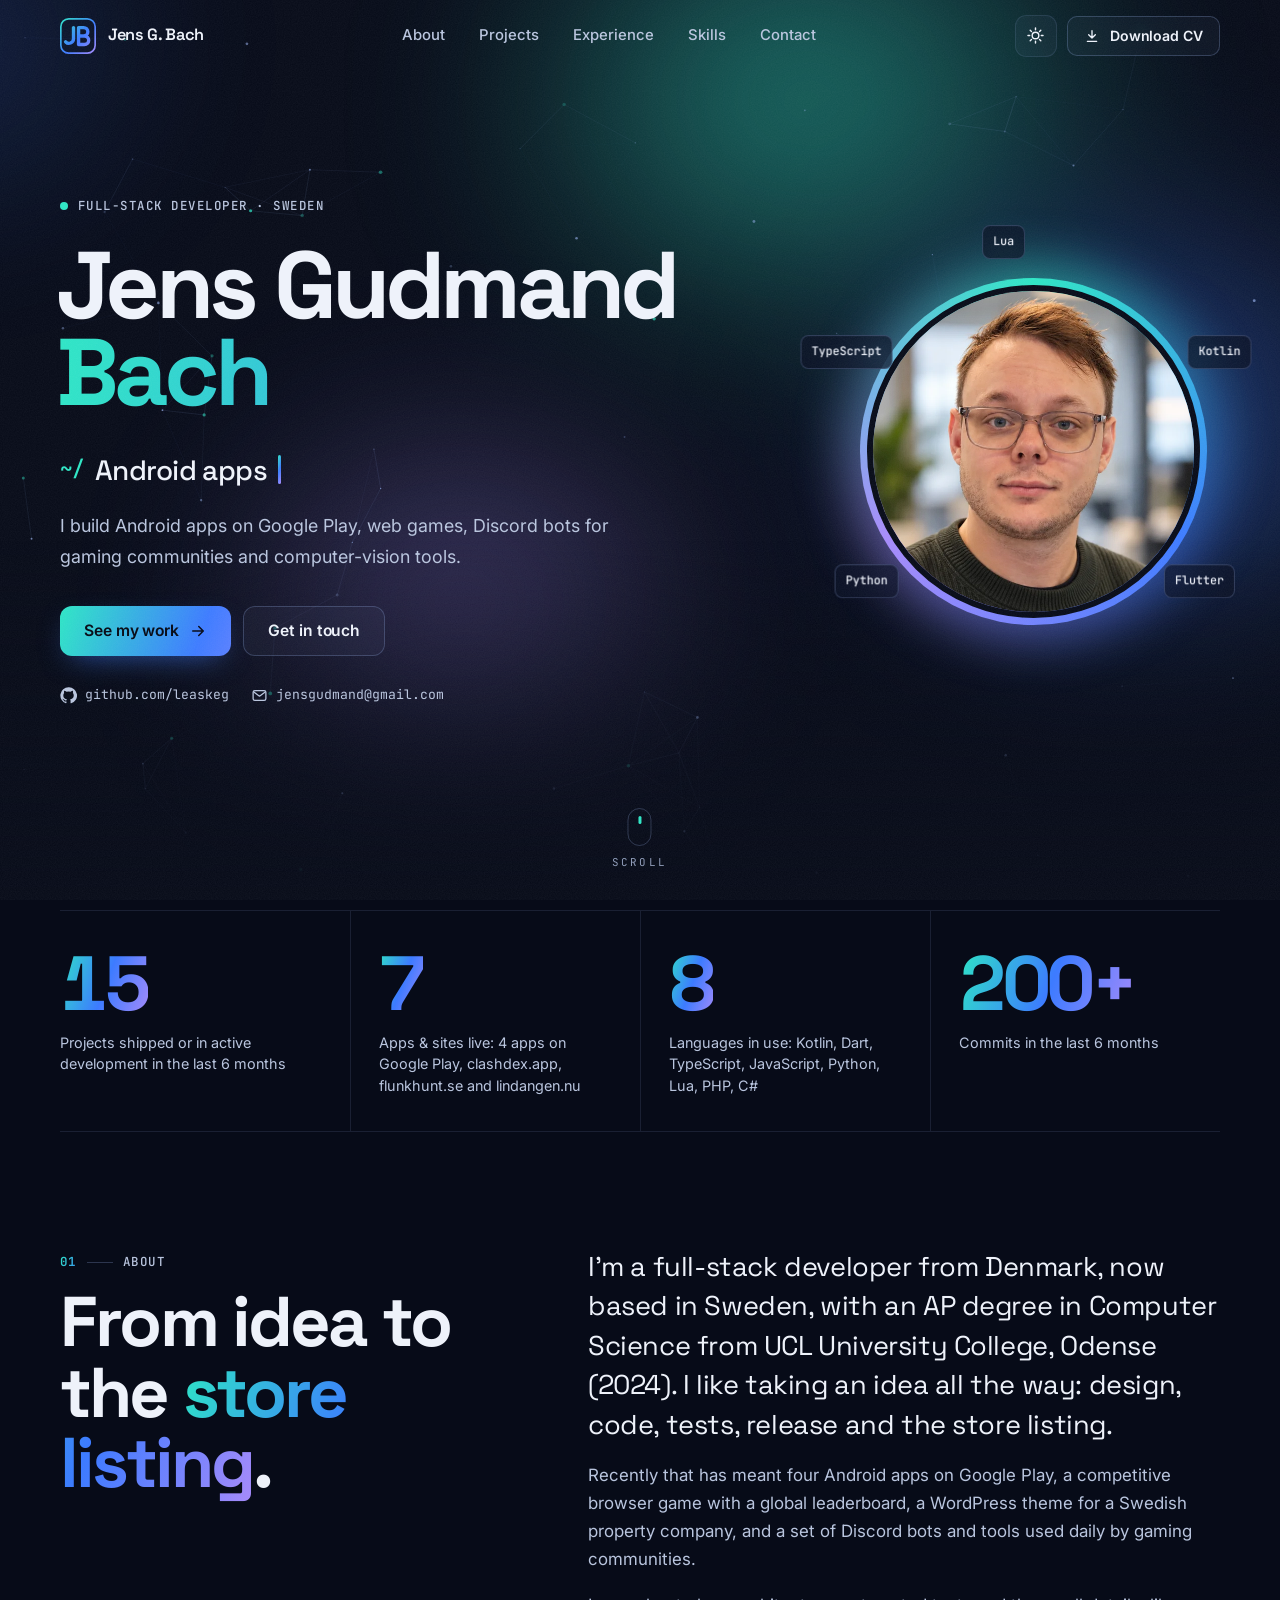
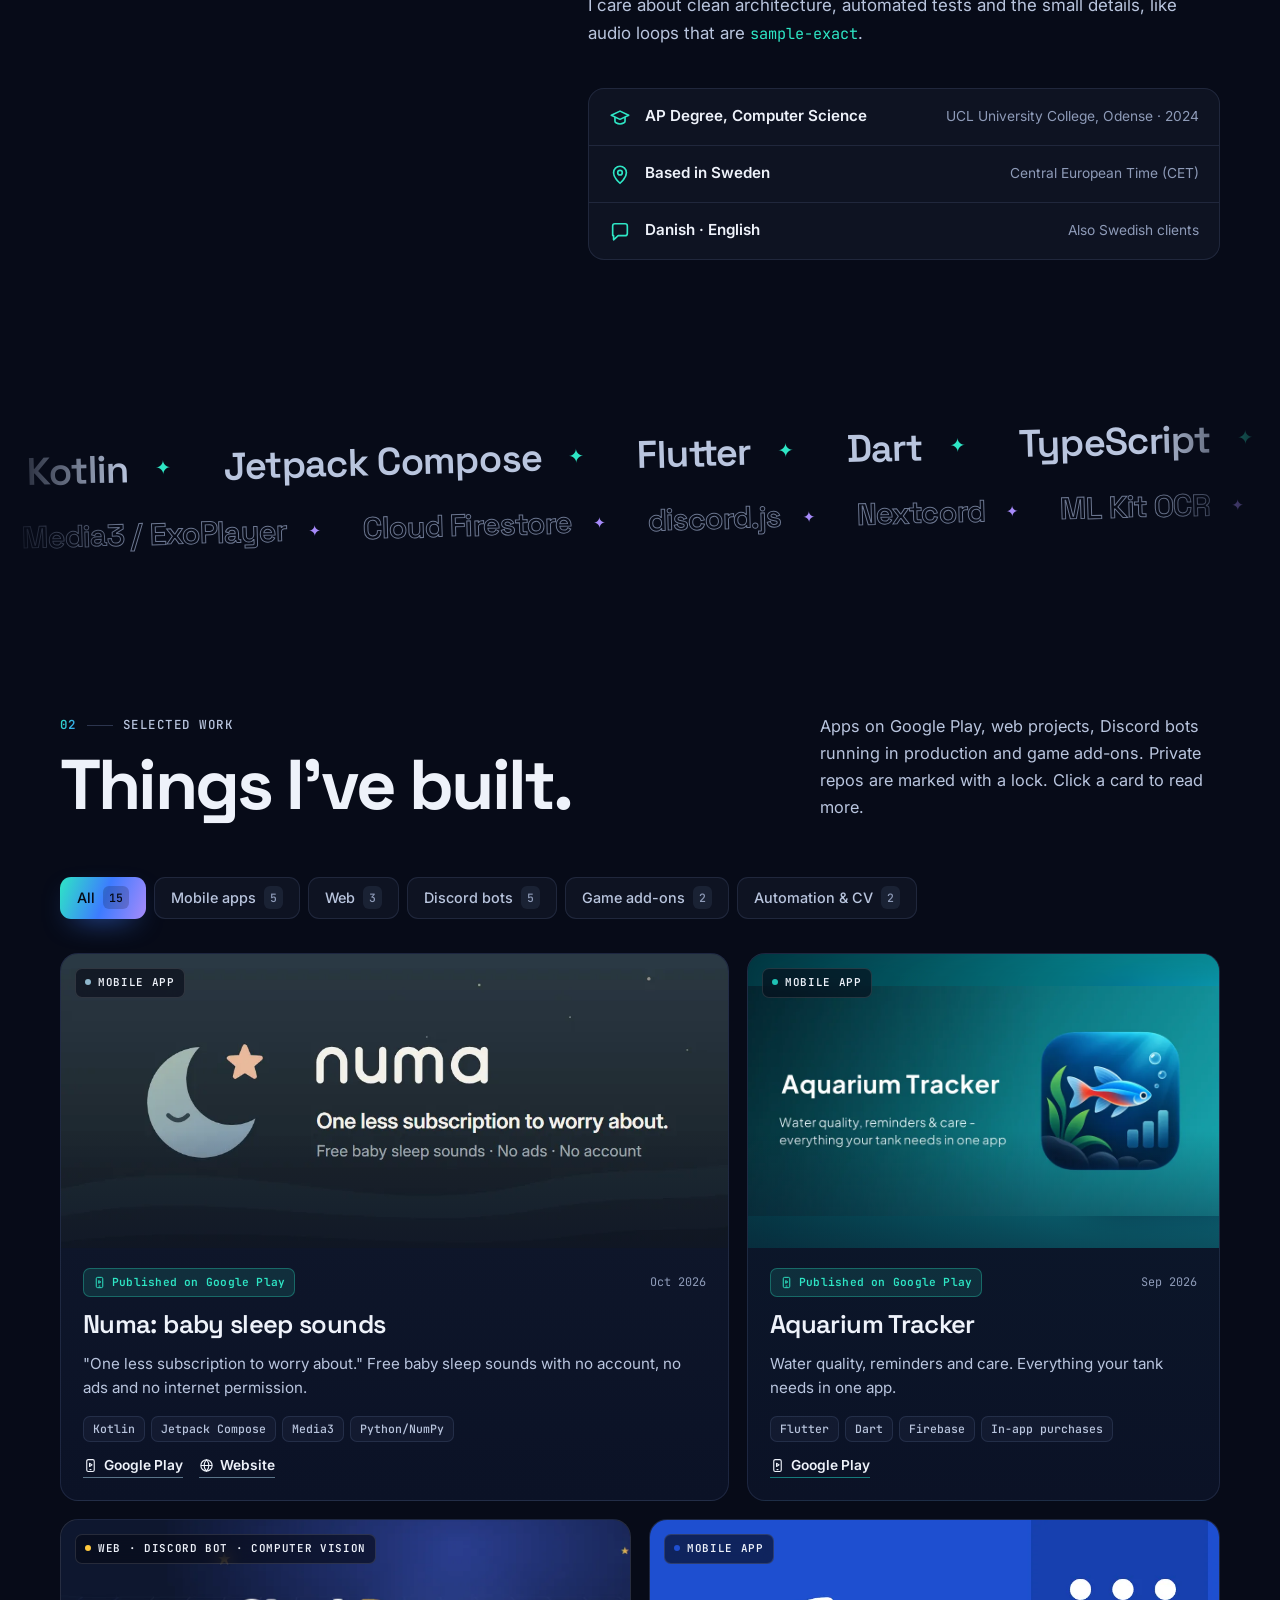
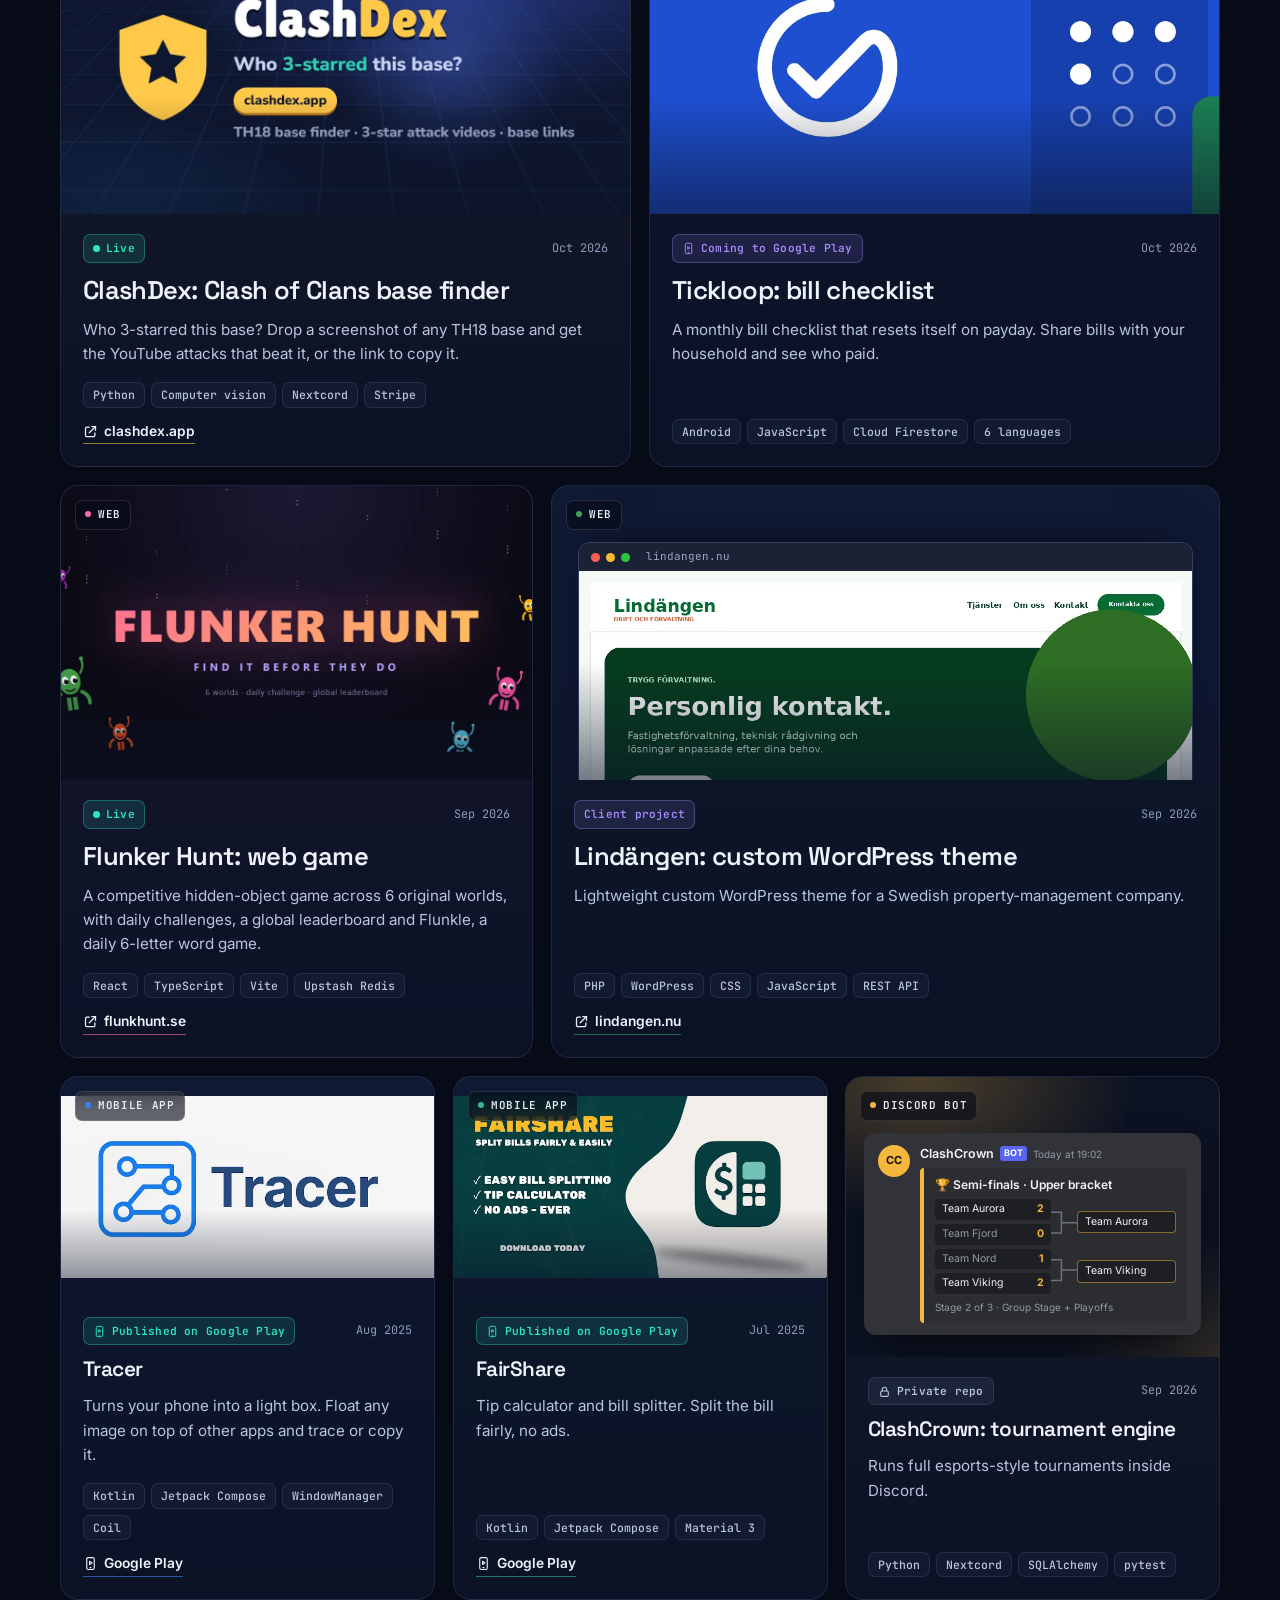
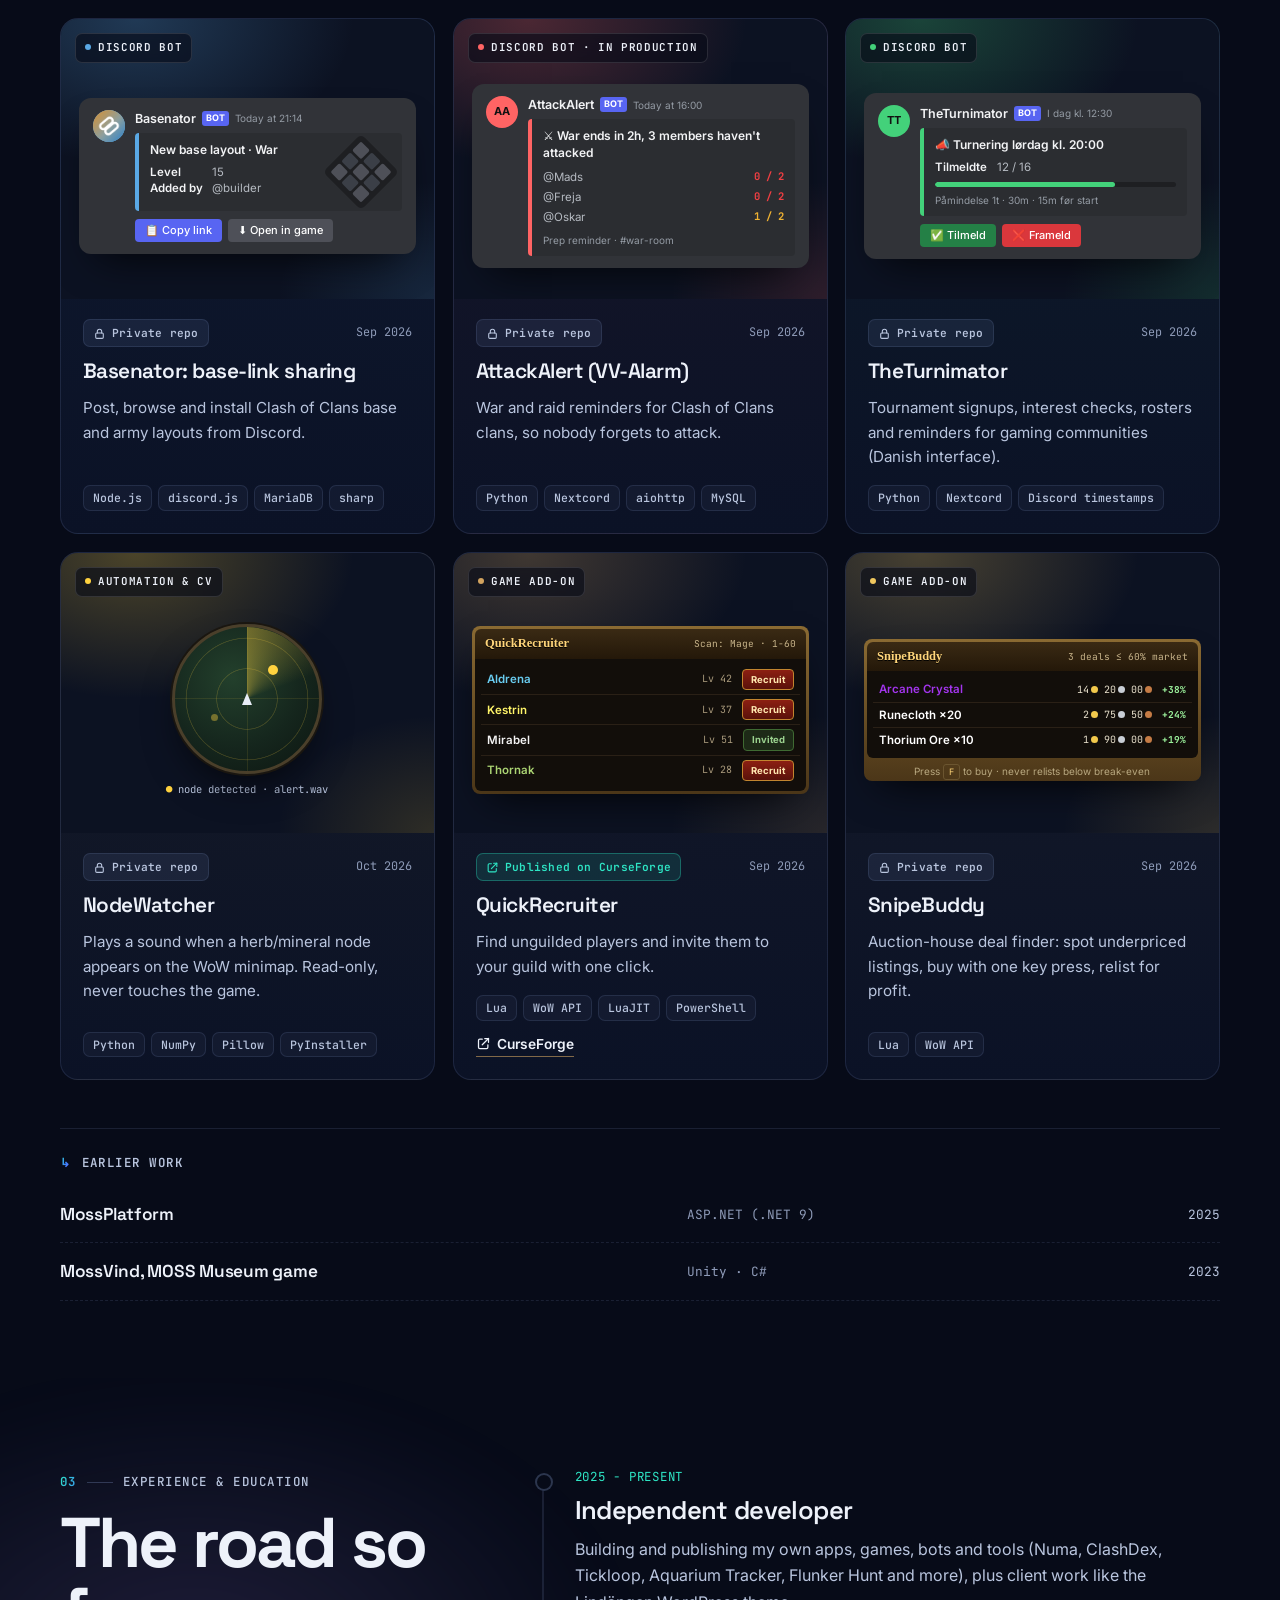
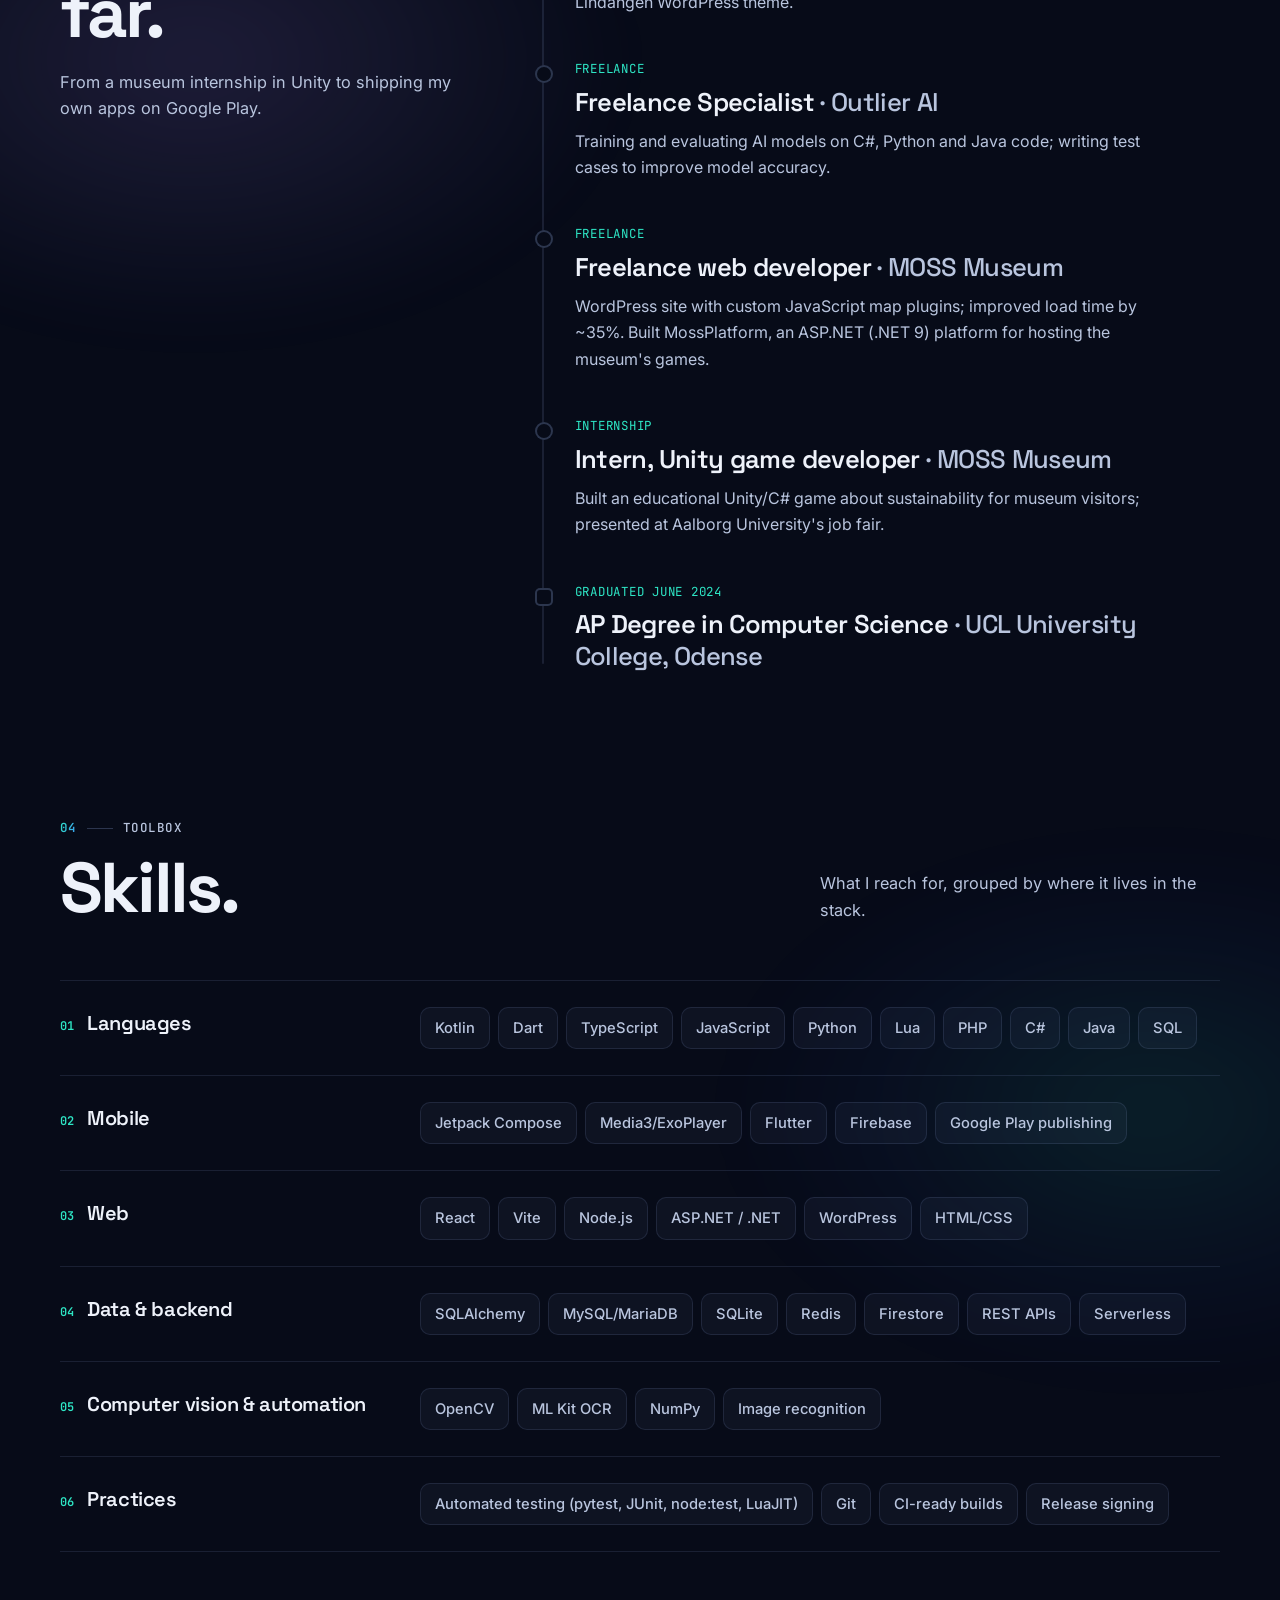
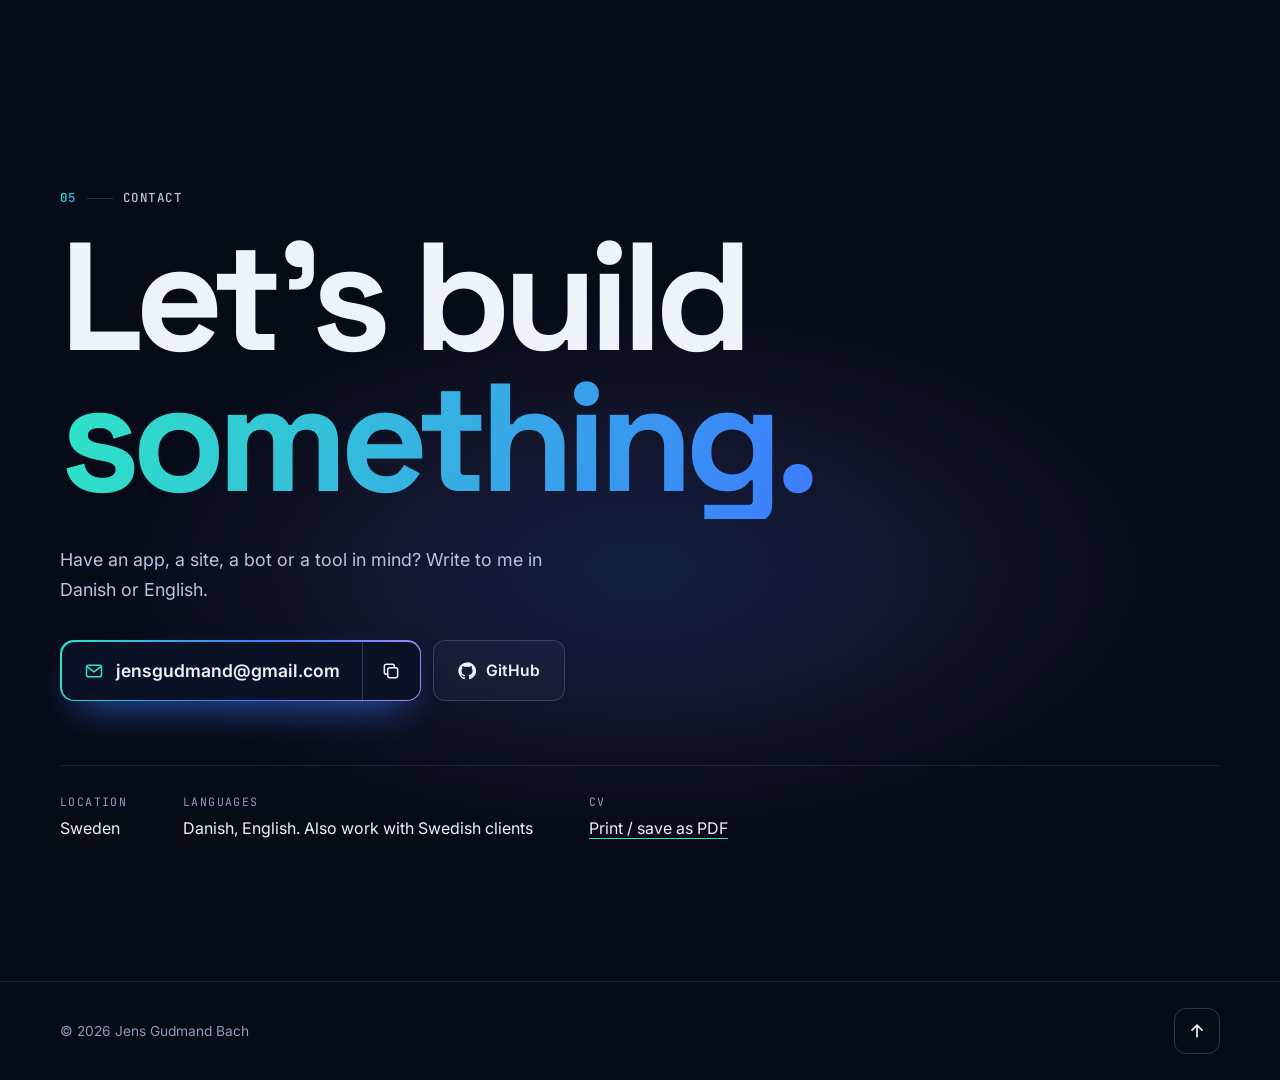
==== commit 119ce680: "Link QuickRecruiter on CurseForge, drop ClassicBags and GSE Co-Authored-By: Claude Opus 5.5 <noreply" ====
--- a/index.html
+++ b/index.html
@@ -237,11 +237,11 @@
       </header>
 
       <div class="filters" role="toolbar" aria-label="Filter projects by category" data-reveal>
-        <button type="button" class="chip is-active" data-filter="all" aria-pressed="true">All <span class="chip__count">17</span></button>
+        <button type="button" class="chip is-active" data-filter="all" aria-pressed="true">All <span class="chip__count">15</span></button>
         <button type="button" class="chip" data-filter="mobile" aria-pressed="false">Mobile apps <span class="chip__count">5</span></button>
         <button type="button" class="chip" data-filter="web" aria-pressed="false">Web <span class="chip__count">3</span></button>
         <button type="button" class="chip" data-filter="bots" aria-pressed="false">Discord bots <span class="chip__count">5</span></button>
-        <button type="button" class="chip" data-filter="addons" aria-pressed="false">Game add-ons <span class="chip__count">4</span></button>
+        <button type="button" class="chip" data-filter="addons" aria-pressed="false">Game add-ons <span class="chip__count">2</span></button>
         <button type="button" class="chip" data-filter="cv" aria-pressed="false">Automation &amp; CV <span class="chip__count">2</span></button>
       </div>
       <p class="sr-only" aria-live="polite" id="filter-status"></p>
@@ -427,35 +427,7 @@
           </template>
         </article>
 
-        <article class="card card--w7 card--feat" data-cat="addons" style="--pc:#e3b55a" data-reveal>
-          <div class="card__inner">
-            <div class="card__media">
-              <img src="assets/img/classicbags-concept.webp" width="1400" height="933" loading="lazy" decoding="async" alt="ClassicBags concept: individual Classic-styled bag windows with search, sorting and settings panels">
-            </div>
-            <div class="card__body">
-              <div class="card__meta"><span class="badge badge--private"><svg><use href="#i-lock"/></svg>Private repo</span><time datetime="2026-10">Oct 2026</time></div>
-              <h3 class="card__title"><button type="button" class="card__open" aria-haspopup="dialog">ClassicBags: WoW Classic add-on</button></h3>
-              <p class="card__pitch">Individual bags. Classic feel. Modern features.</p>
-              <ul class="tags"><li>Lua</li><li>WoW API</li><li>LuaJIT tests</li></ul>
-              <span class="card__cat">Game add-on</span>
-            </div>
-          </div>
-          <details class="card__more">
-            <summary>Project details</summary>
-            <p>Bag add-on for World of Warcraft Classic Era written in Lua. Every bag keeps its own Classic-styled window, with search, safe one-click sorting, bag assignments and a quality glow.</p>
-            <ul>
-              <li>Layered architecture: Core / Compat adapter / Inventory model / Theme / UI</li>
-              <li>Offline LuaJIT unit tests for the inventory model, search, sorting and assignments</li>
-              <li>38 commits, prepared for CurseForge release</li>
-            </ul>
-            <p class="card__stack">Lua · WoW API · LuaJIT tests</p>
-          </details>
-          <template class="card__gallery">
-            <figure class="slide slide--wide slide--xl"><img src="assets/img/classicbags-concept.webp" width="1400" height="933" alt="ClassicBags concept sheet" loading="lazy"></figure>
-          </template>
-        </article>
-
-        <article class="card card--w8 card--feat" data-cat="web" style="--pc:#3fa35a" data-reveal>
+        <article class="card card--w7 card--feat" data-cat="web" style="--pc:#3fa35a" data-reveal>
           <div class="card__inner">
             <div class="card__media card__media--browser">
               <div class="browser">
@@ -768,10 +740,13 @@
               </div>
             </div>
             <div class="card__body">
-              <div class="card__meta"><span class="badge badge--private"><svg><use href="#i-lock"/></svg>Private repo</span><time datetime="2026-09">Sep 2026</time></div>
+              <div class="card__meta"><span class="badge badge--live"><svg><use href="#i-ext"/></svg>Published on CurseForge</span><time datetime="2026-09">Sep 2026</time></div>
               <h3 class="card__title"><button type="button" class="card__open" aria-haspopup="dialog">QuickRecruiter</button></h3>
               <p class="card__pitch">Find unguilded players and invite them to your guild with one click.</p>
               <ul class="tags"><li>Lua</li><li>WoW API</li><li>LuaJIT</li><li>PowerShell</li></ul>
+              <div class="card__links">
+                <a href="https://www.curseforge.com/wow/addons/quickrecruiter" target="_blank" rel="noopener"><svg><use href="#i-ext"/></svg>CurseForge</a>
+              </div>
               <span class="card__cat">Game add-on</span>
             </div>
           </div>
@@ -781,7 +756,7 @@
             <ul>
               <li>One codebase for Classic Era, TBC Anniversary and Retail</li>
               <li>Smoke test loads the whole add-on against a stubbed game API</li>
-              <li>Packaging script for release zips</li>
+              <li>Published on CurseForge, with a packaging script for release zips</li>
             </ul>
             <p class="card__stack">Lua · WoW API · LuaJIT · PowerShell</p>
           </details>
@@ -819,33 +794,6 @@
               <li>Never relists below break-even</li>
             </ul>
             <p class="card__stack">Lua · WoW API</p>
-          </details>
-        </article>
-
-        <article class="card card--w4" data-cat="addons" style="--pc:#b39cff" data-reveal>
-          <div class="card__inner">
-            <div class="card__media card__media--mock">
-              <div class="mock mock--term" role="img" aria-label="Terminal decoding a GSE3 sequence string">
-                <div class="term">
-                  <p><span class="t-p">$</span> gse decode seq.txt</p>
-                  <p class="t-dim">!GSE3!eJyLVkrOz0n</p>
-                  <p><span class="t-ok">✔</span> CBOR · zlib · 2.1 KB</p>
-                  <p><span class="t-k">name</span>: <span class="t-s">"Hunter_Lvl"</span></p>
-                </div>
-              </div>
-            </div>
-            <div class="card__body">
-              <div class="card__meta"><span class="badge badge--private"><svg><use href="#i-lock"/></svg>Private repo</span><time datetime="2026-10">Oct 2026</time></div>
-              <h3 class="card__title"><button type="button" class="card__open" aria-haspopup="dialog">GSE sequences &amp; codec</button></h3>
-              <p class="card__pitch">Encoder/decoder for GnomeSequencer <code>!GSE3!</code> strings (CBOR + compression) plus a researched hunter levelling sequence.</p>
-              <ul class="tags"><li>Python</li><li>CBOR</li></ul>
-              <span class="card__cat">Game add-on tooling</span>
-            </div>
-          </div>
-          <details class="card__more">
-            <summary>Project details</summary>
-            <p>A Python encoder/decoder for GnomeSequencer <code>!GSE3!</code> import strings (compressed CBOR payloads), plus a researched hunter levelling sequence built with it.</p>
-            <p class="card__stack">Python · CBOR</p>
           </details>
         </article>
 
@@ -1035,7 +983,6 @@
     <li><b>Tickloop</b> (coming to Google Play): bill checklist that resets on payday, with shared households; Android, JavaScript, Cloud Firestore.</li>
     <li><b>Aquarium Tracker</b> (Google Play): Flutter, Firebase Auth, Firestore, in-app purchases, home-screen widget.</li>
     <li><b>Flunker Hunt</b> (flunkhunt.se): React, TypeScript, Vite; serverless global leaderboard on Upstash Redis.</li>
-    <li><b>ClassicBags</b>: WoW Classic bag add-on in Lua; layered architecture, LuaJIT unit tests.</li>
     <li><b>Lindängen</b> (client, lindangen.nu): custom WordPress theme with Customizer editing and FaultReport API integration.</li>
     <li><b>FairShare</b> (Google Play): tip calculator and bill splitter; Kotlin, Jetpack Compose.</li>
     <li><b>Tracer</b> (Google Play): floating image overlay for tracing; Kotlin, Jetpack Compose, foreground service.</li>
@@ -1044,8 +991,7 @@
     <li><b>AttackAlert</b>: Clash of Clans war/raid reminder bot in production for multiple clans; Python, aiohttp, MySQL.</li>
     <li><b>TheTurnimator</b>: Discord signups, rosters and timezone-aware reminders; Python, Nextcord.</li>
     <li><b>NodeWatcher</b>: read-only minimap colour-blob detector with audio alerts; Python, NumPy, Pillow.</li>
-    <li><b>QuickRecruiter</b> &amp; <b>SnipeBuddy</b>: WoW add-ons in Lua (guild recruiting; auction-house deal finder).</li>
-    <li><b>GSE codec</b>: Python CBOR encoder/decoder for GSE3 strings.</li>
+    <li><b>QuickRecruiter</b> (CurseForge) &amp; <b>SnipeBuddy</b>: WoW add-ons in Lua (guild recruiting; auction-house deal finder).</li>
   </ul>
 </section>
 
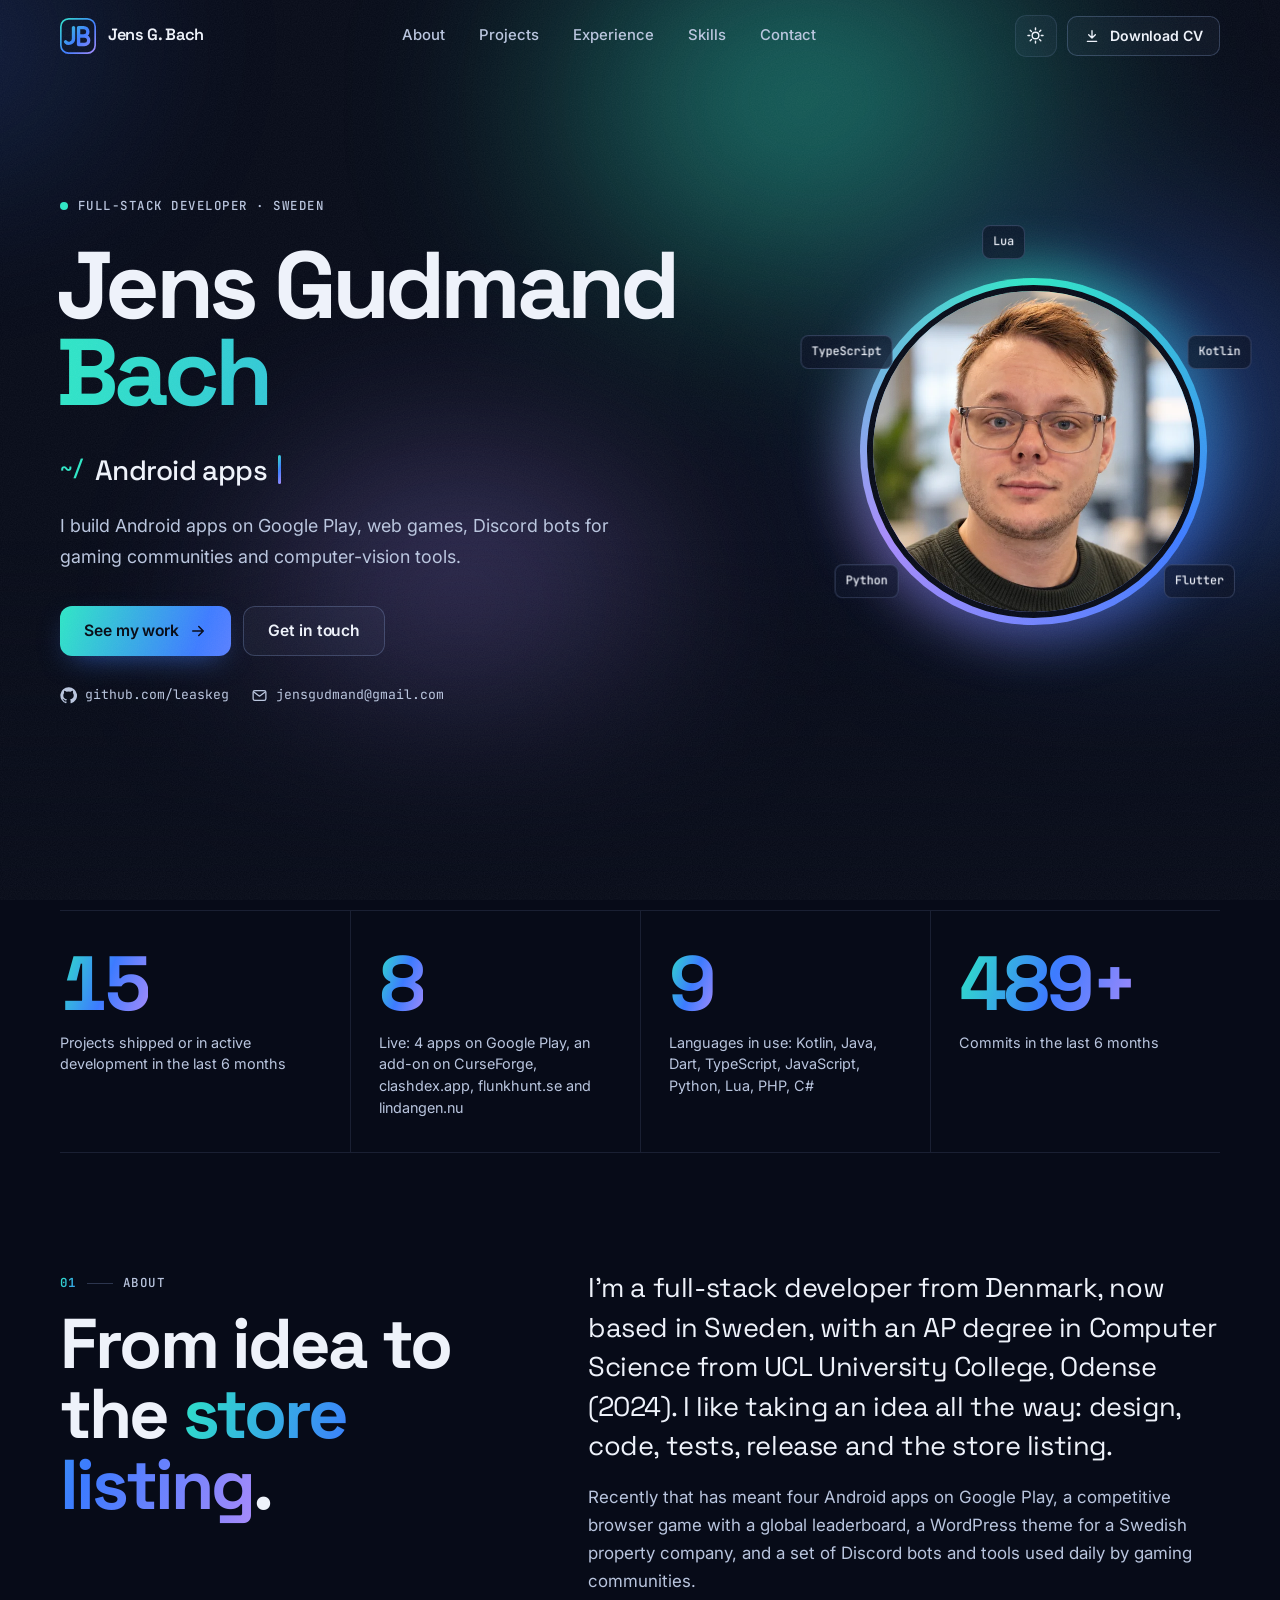
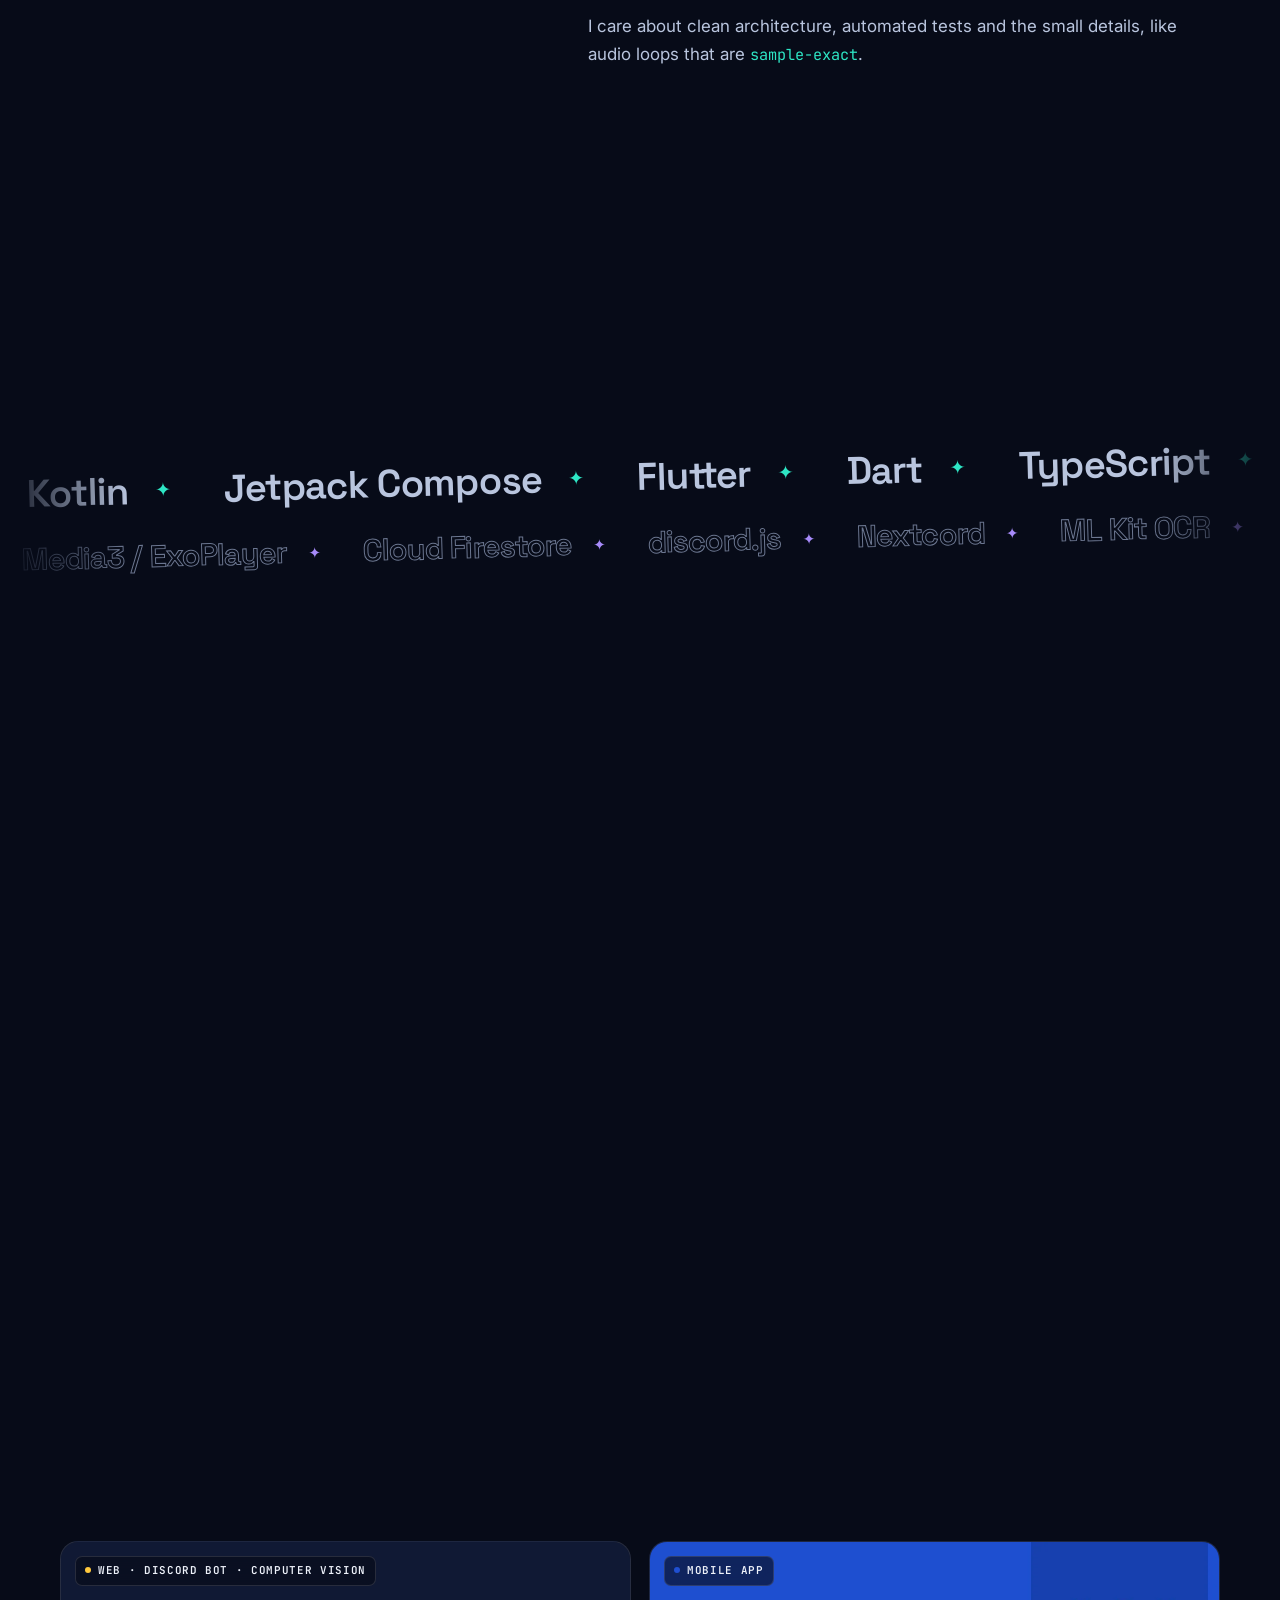
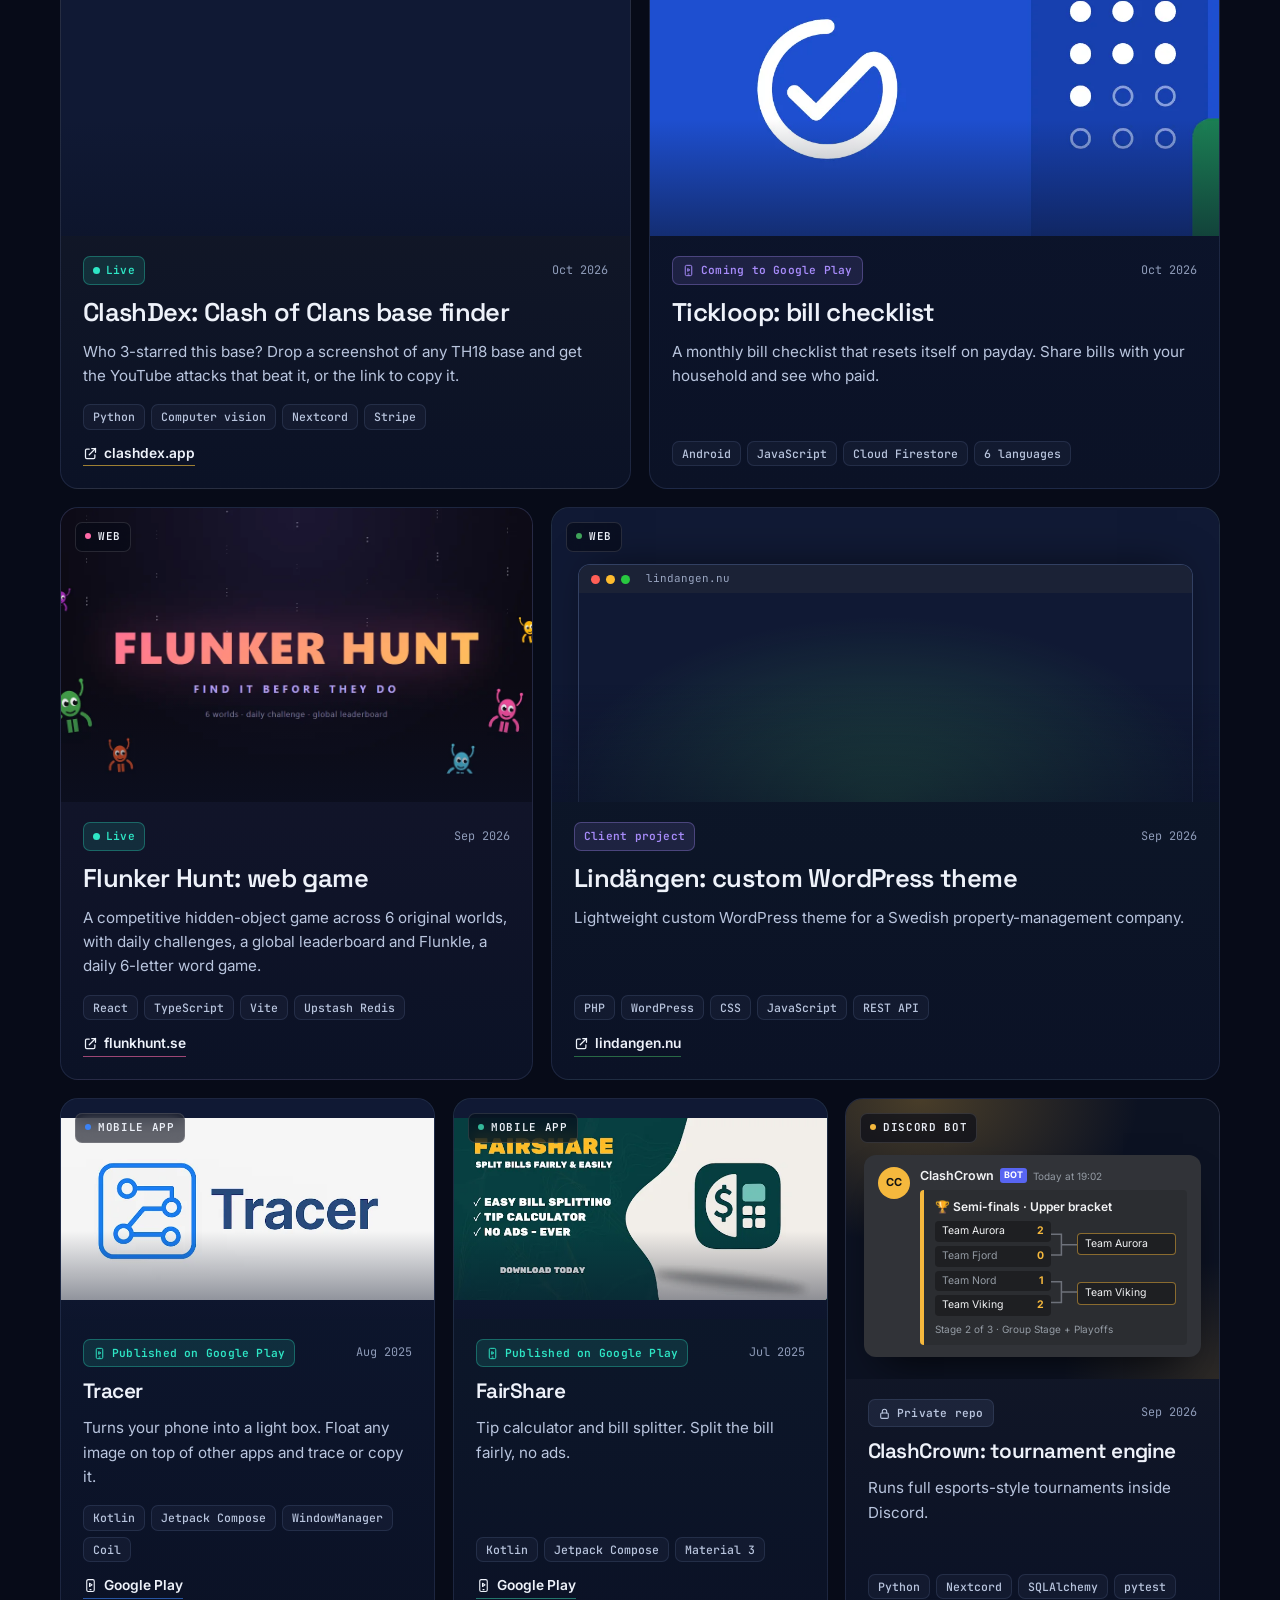
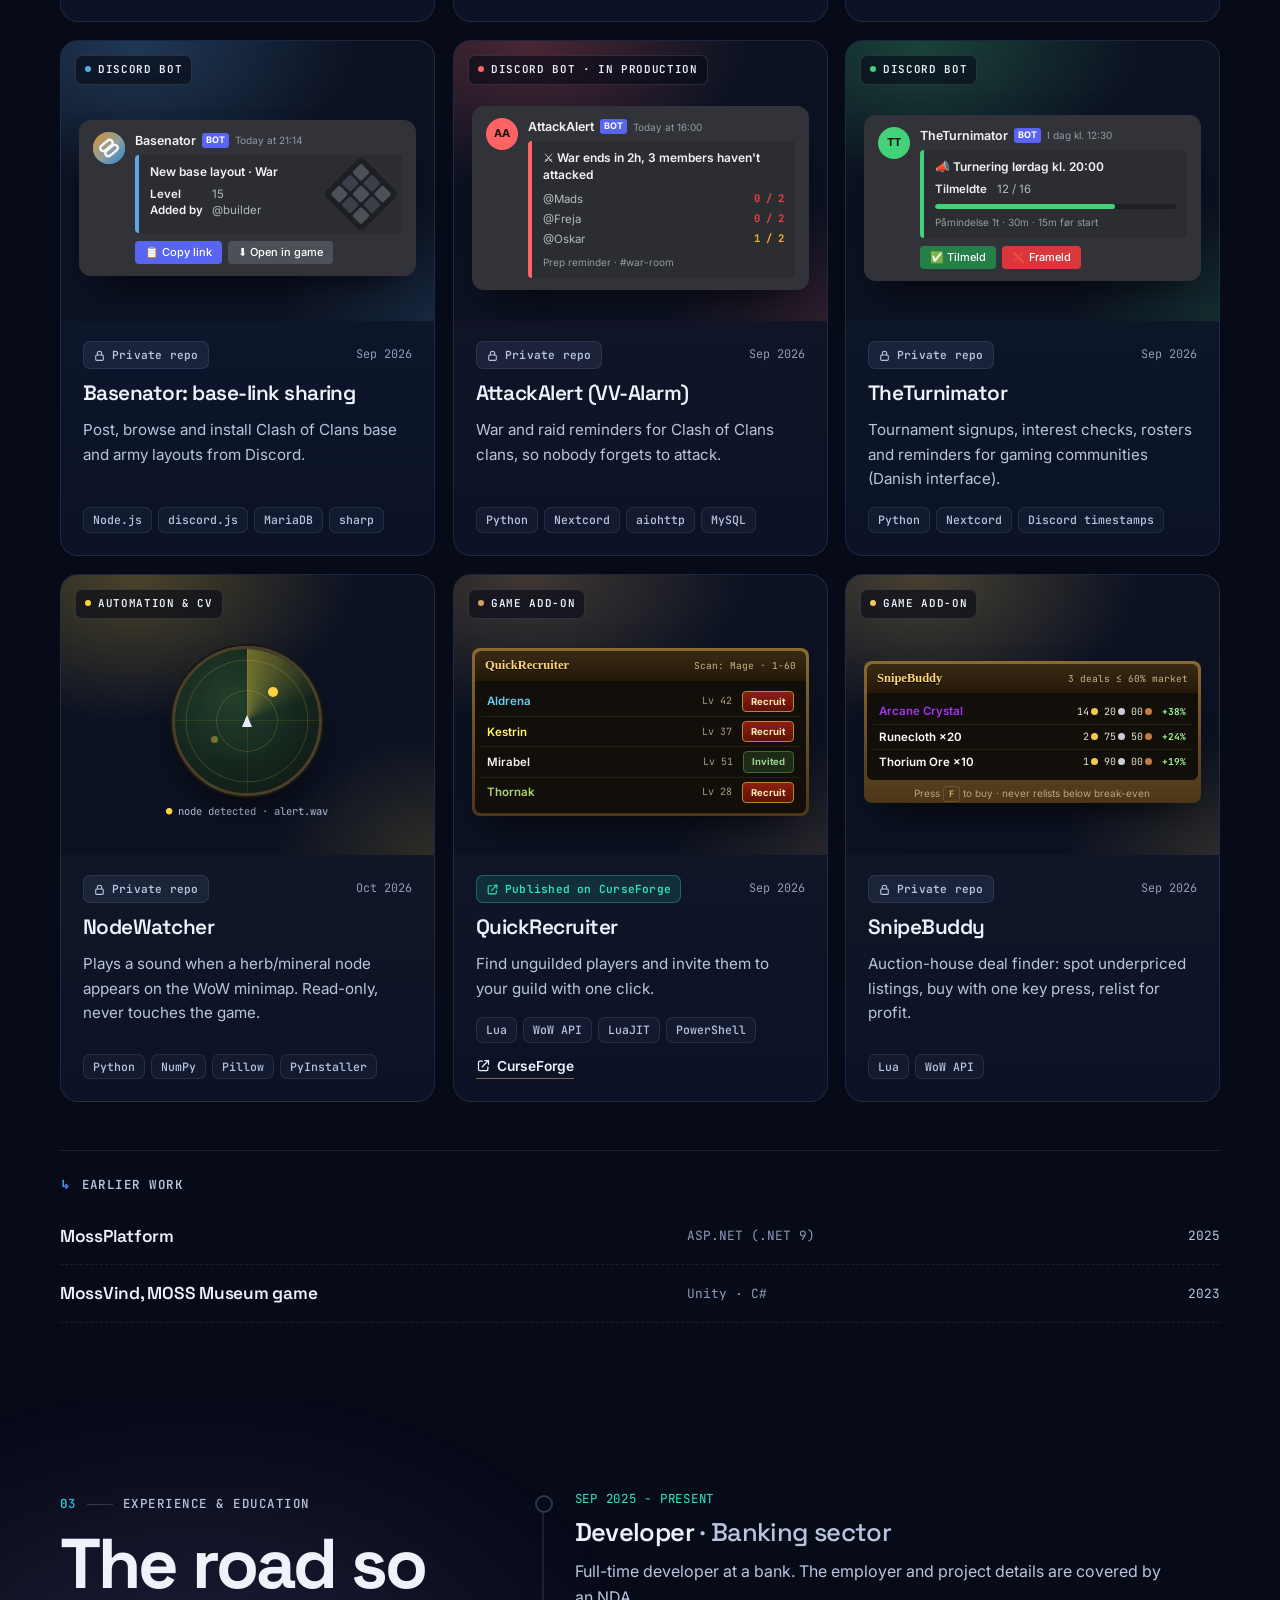
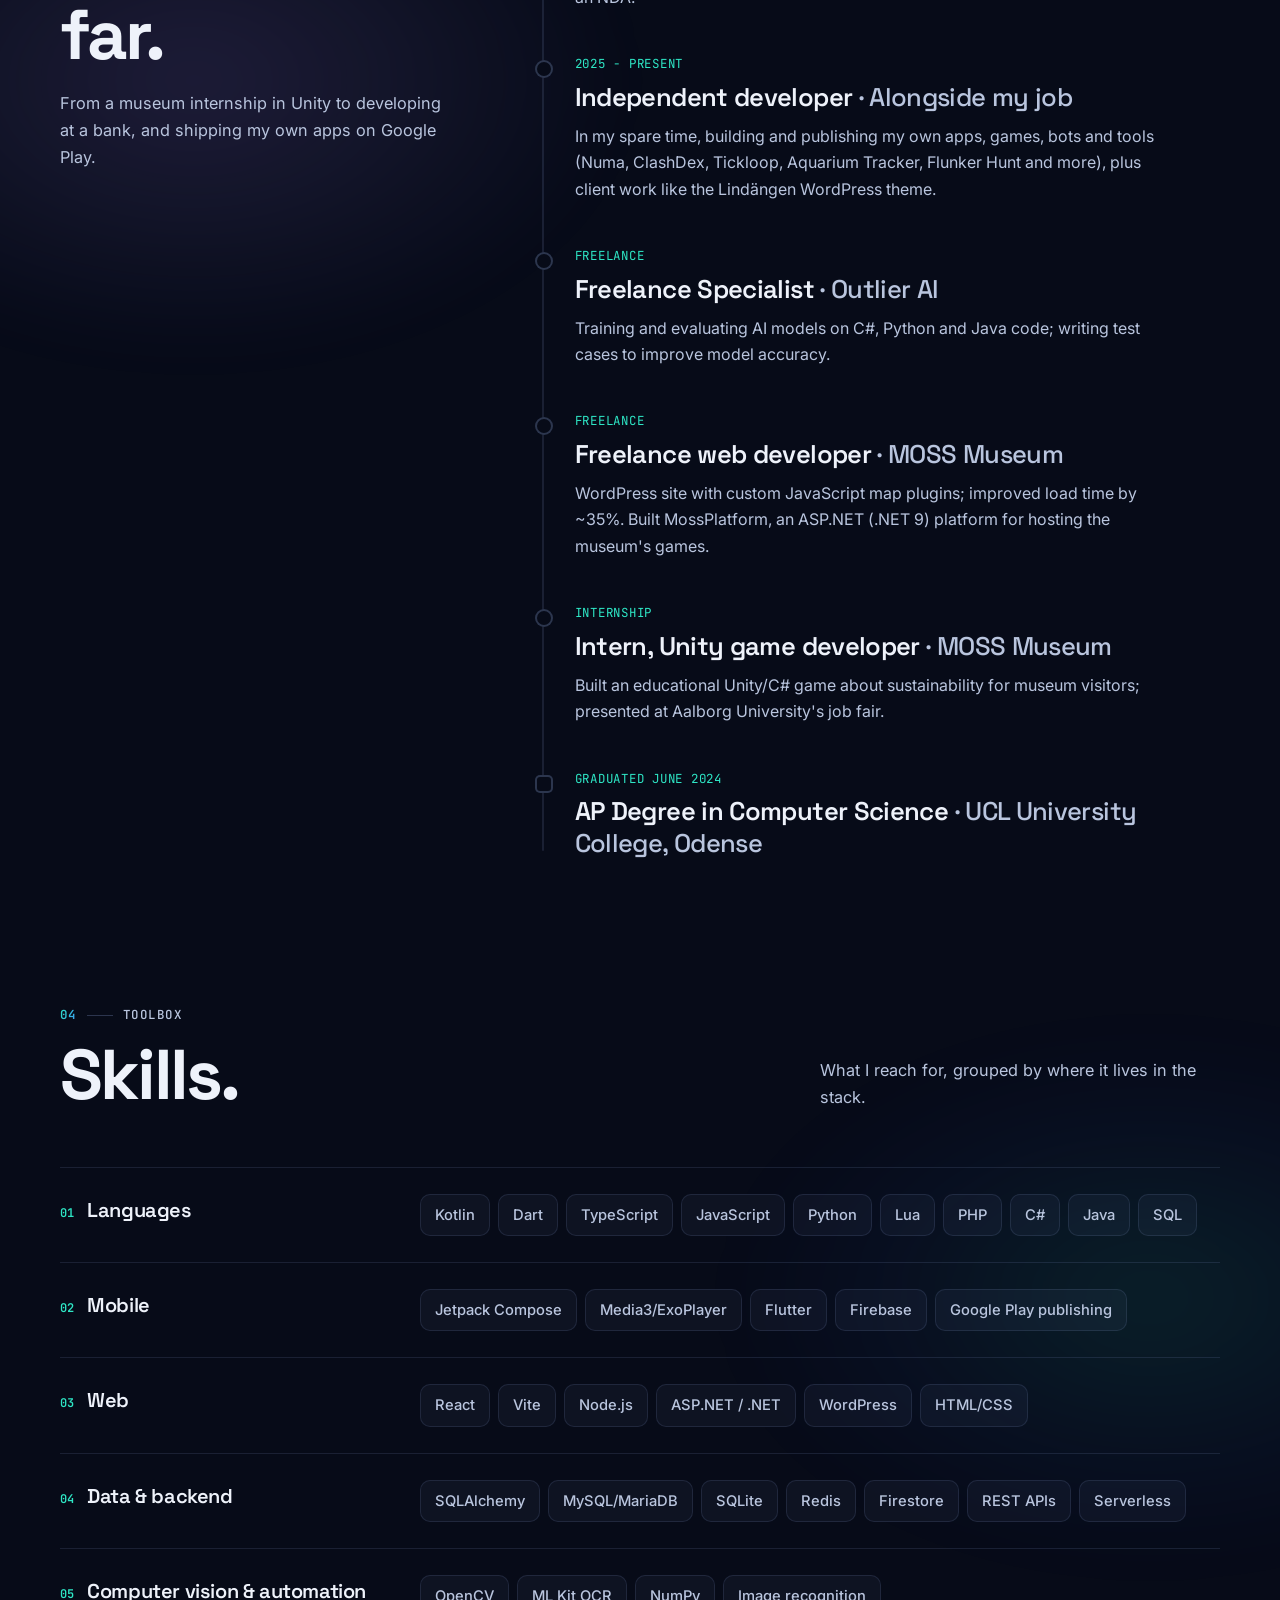
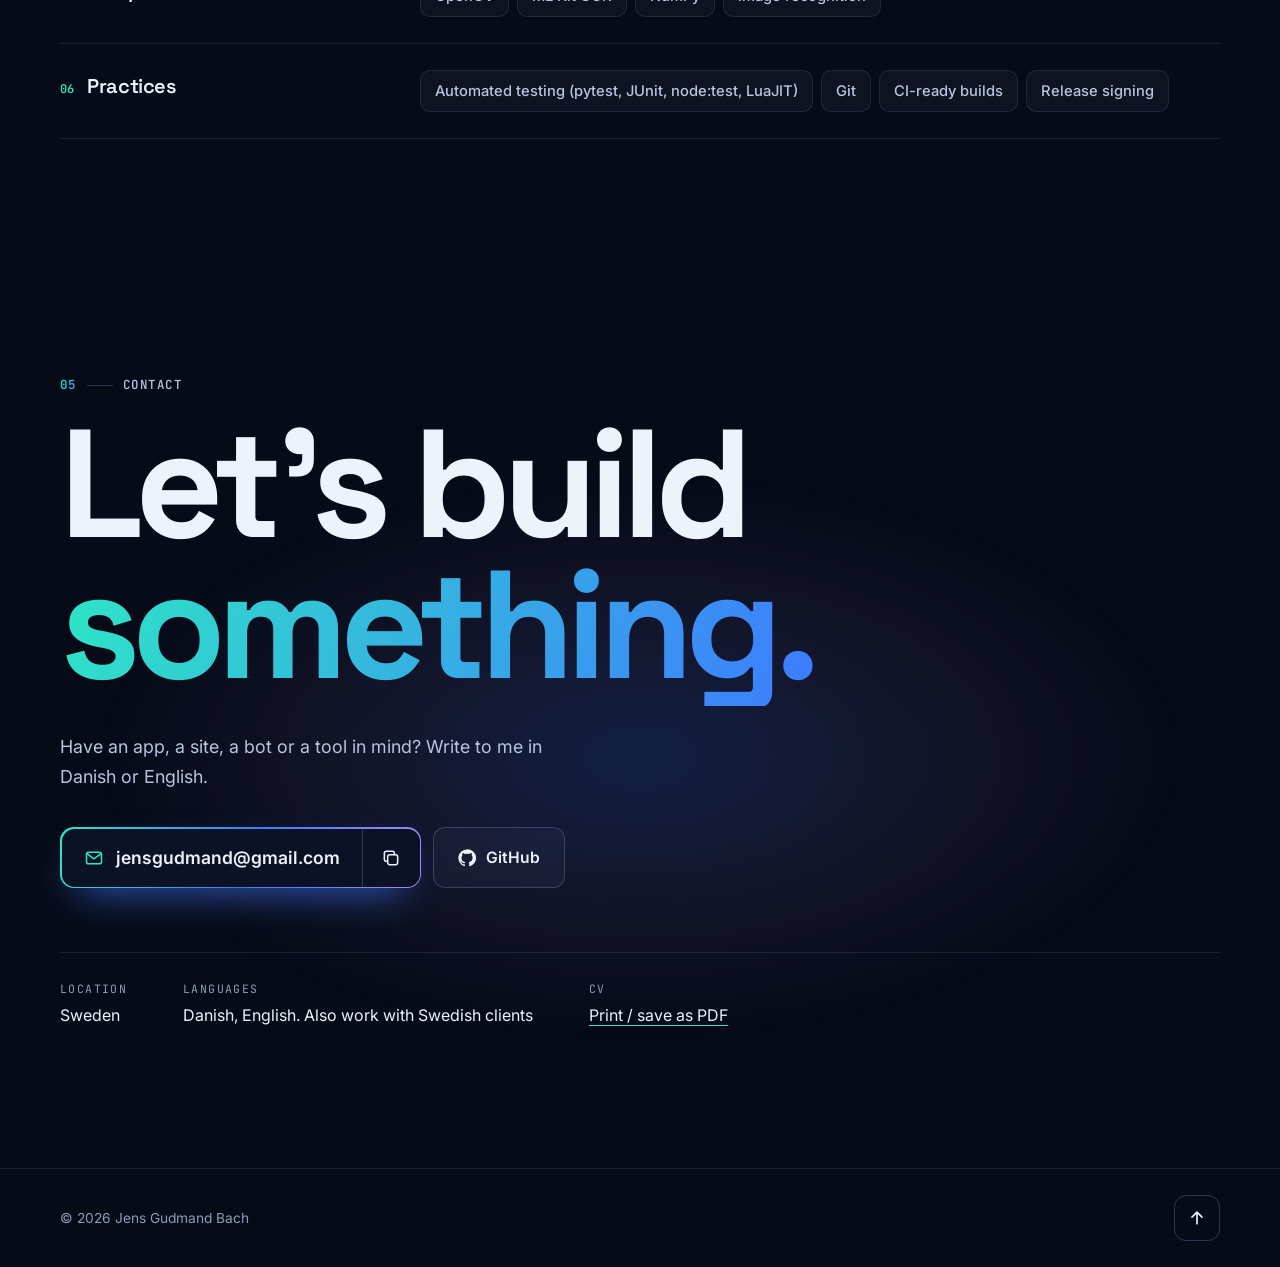
==== commit 9c68b118: "Add current bank job, refresh stats Employer is not named (NDA). Stats: 8 live, 9 languages, 490+ co" ====
--- a/index.html
+++ b/index.html
@@ -173,16 +173,16 @@
           <dd><span class="stat__num" data-count="15">15</span></dd>
         </div>
         <div class="stat" data-reveal>
-          <dt>Apps &amp; sites live: 4 apps on Google&nbsp;Play, clashdex.app, flunkhunt.se and lindangen.nu</dt>
-          <dd><span class="stat__num" data-count="7">7</span></dd>
+          <dt>Live: 4 apps on Google&nbsp;Play, an add-on on CurseForge, clashdex.app, flunkhunt.se and lindangen.nu</dt>
+          <dd><span class="stat__num" data-count="8">8</span></dd>
         </div>
         <div class="stat" data-reveal>
-          <dt>Languages in use: Kotlin, Dart, TypeScript, JavaScript, Python, Lua, PHP, C#</dt>
-          <dd><span class="stat__num" data-count="8">8</span></dd>
+          <dt>Languages in use: Kotlin, Java, Dart, TypeScript, JavaScript, Python, Lua, PHP, C#</dt>
+          <dd><span class="stat__num" data-count="9">9</span></dd>
         </div>
         <div class="stat" data-reveal>
           <dt>Commits in the last 6&nbsp;months</dt>
-          <dd><span class="stat__num" data-count="200" data-suffix="+">200+</span></dd>
+          <dd><span class="stat__num" data-count="490" data-suffix="+">490+</span></dd>
         </div>
       </dl>
     </div>
@@ -815,15 +815,21 @@
       <header class="section-head exp__head" data-reveal>
         <p class="eyebrow"><span class="eyebrow__num">03</span>Experience &amp; education</p>
         <h2 id="exp-title" class="section-title">The road so far.</h2>
-        <p class="section-sub">From a museum internship in Unity to shipping my own apps on Google Play.</p>
+        <p class="section-sub">From a museum internship in Unity to developing at a bank, and shipping my own apps on Google Play.</p>
       </header>
       <ol class="timeline">
         <li class="timeline__fill-wrap" aria-hidden="true"><span class="timeline__fill"></span></li>
         <li class="tl" data-reveal>
           <span class="tl__node" aria-hidden="true"></span>
+          <p class="tl__when">Sep 2025 - present</p>
+          <h3 class="tl__role">Developer <span>· Banking sector</span></h3>
+          <p class="tl__text">Full-time developer at a bank. The employer and project details are covered by an NDA.</p>
+        </li>
+        <li class="tl" data-reveal>
+          <span class="tl__node" aria-hidden="true"></span>
           <p class="tl__when">2025 - present</p>
-          <h3 class="tl__role">Independent developer</h3>
-          <p class="tl__text">Building and publishing my own apps, games, bots and tools (Numa, ClashDex, Tickloop, Aquarium Tracker, Flunker Hunt and more), plus client work like the Lindängen WordPress theme.</p>
+          <h3 class="tl__role">Independent developer <span>· Alongside my job</span></h3>
+          <p class="tl__text">In my spare time, building and publishing my own apps, games, bots and tools (Numa, ClashDex, Tickloop, Aquarium Tracker, Flunker Hunt and more), plus client work like the Lindängen WordPress theme.</p>
         </li>
         <li class="tl" data-reveal>
           <span class="tl__node" aria-hidden="true"></span>
@@ -959,7 +965,7 @@
     <p class="pcv__contact">jensgudmand@gmail.com · github.com/leaskeg · leaskeg.github.io · Danish, English</p>
   </header>
   <h2>Summary</h2>
-  <p>Full-stack developer with an AP degree in Computer Science (UCL University College, Odense, 2024). I take ideas all the way: design, code, tests, release and the store listing. Four apps published on Google Play (Numa, Aquarium Tracker, FairShare, Tracer), a live web game at flunkhunt.se, the ClashDex base finder at clashdex.app and a client site at lindangen.nu. In the last 6 months: 15 projects, 8 languages, 200+ commits.</p>
+  <p>Full-stack developer with an AP degree in Computer Science (UCL University College, Odense, 2024). I take ideas all the way: design, code, tests, release and the store listing. Four apps published on Google Play (Numa, Aquarium Tracker, FairShare, Tracer), a live web game at flunkhunt.se, the ClashDex base finder at clashdex.app and a client site at lindangen.nu. In the last 6 months: 15 projects, 9 languages, 490+ commits.</p>
   <h2>Skills</h2>
   <ul class="pcv__skills">
     <li><b>Languages:</b> Kotlin, Dart, TypeScript, JavaScript, Python, Lua, PHP, C#, Java, SQL</li>
@@ -970,7 +976,8 @@
     <li><b>Practices:</b> automated testing (pytest, JUnit, node:test, LuaJIT), Git, CI-ready builds, release signing</li>
   </ul>
   <h2>Experience</h2>
-  <div class="pcv__item"><h3>Independent developer <span>2025 - present</span></h3><p>Building and publishing my own apps, games, bots and tools (Numa, ClashDex, Tickloop, Aquarium Tracker, Flunker Hunt and more), plus client work (Lindängen WordPress theme).</p></div>
+  <div class="pcv__item"><h3>Developer, banking sector <span>Sep 2025 - present</span></h3><p>Full-time developer at a bank. The employer and project details are covered by an NDA.</p></div>
+  <div class="pcv__item"><h3>Independent developer, alongside my job <span>2025 - present</span></h3><p>In my spare time, building and publishing my own apps, games, bots and tools (Numa, ClashDex, Tickloop, Aquarium Tracker, Flunker Hunt and more), plus client work (Lindängen WordPress theme).</p></div>
   <div class="pcv__item"><h3>Freelance Specialist, Outlier AI</h3><p>Training and evaluating AI models on C#, Python and Java code; writing test cases to improve model accuracy.</p></div>
   <div class="pcv__item"><h3>Freelance web developer, MOSS Museum</h3><p>WordPress site with custom JavaScript map plugins; improved load time by ~35%. Built MossPlatform, an ASP.NET (.NET 9) platform for hosting the museum's games.</p></div>
   <div class="pcv__item"><h3>Intern, Unity game developer, MOSS Museum</h3><p>Built an educational Unity/C# game about sustainability for museum visitors; presented at Aalborg University's job fair.</p></div>
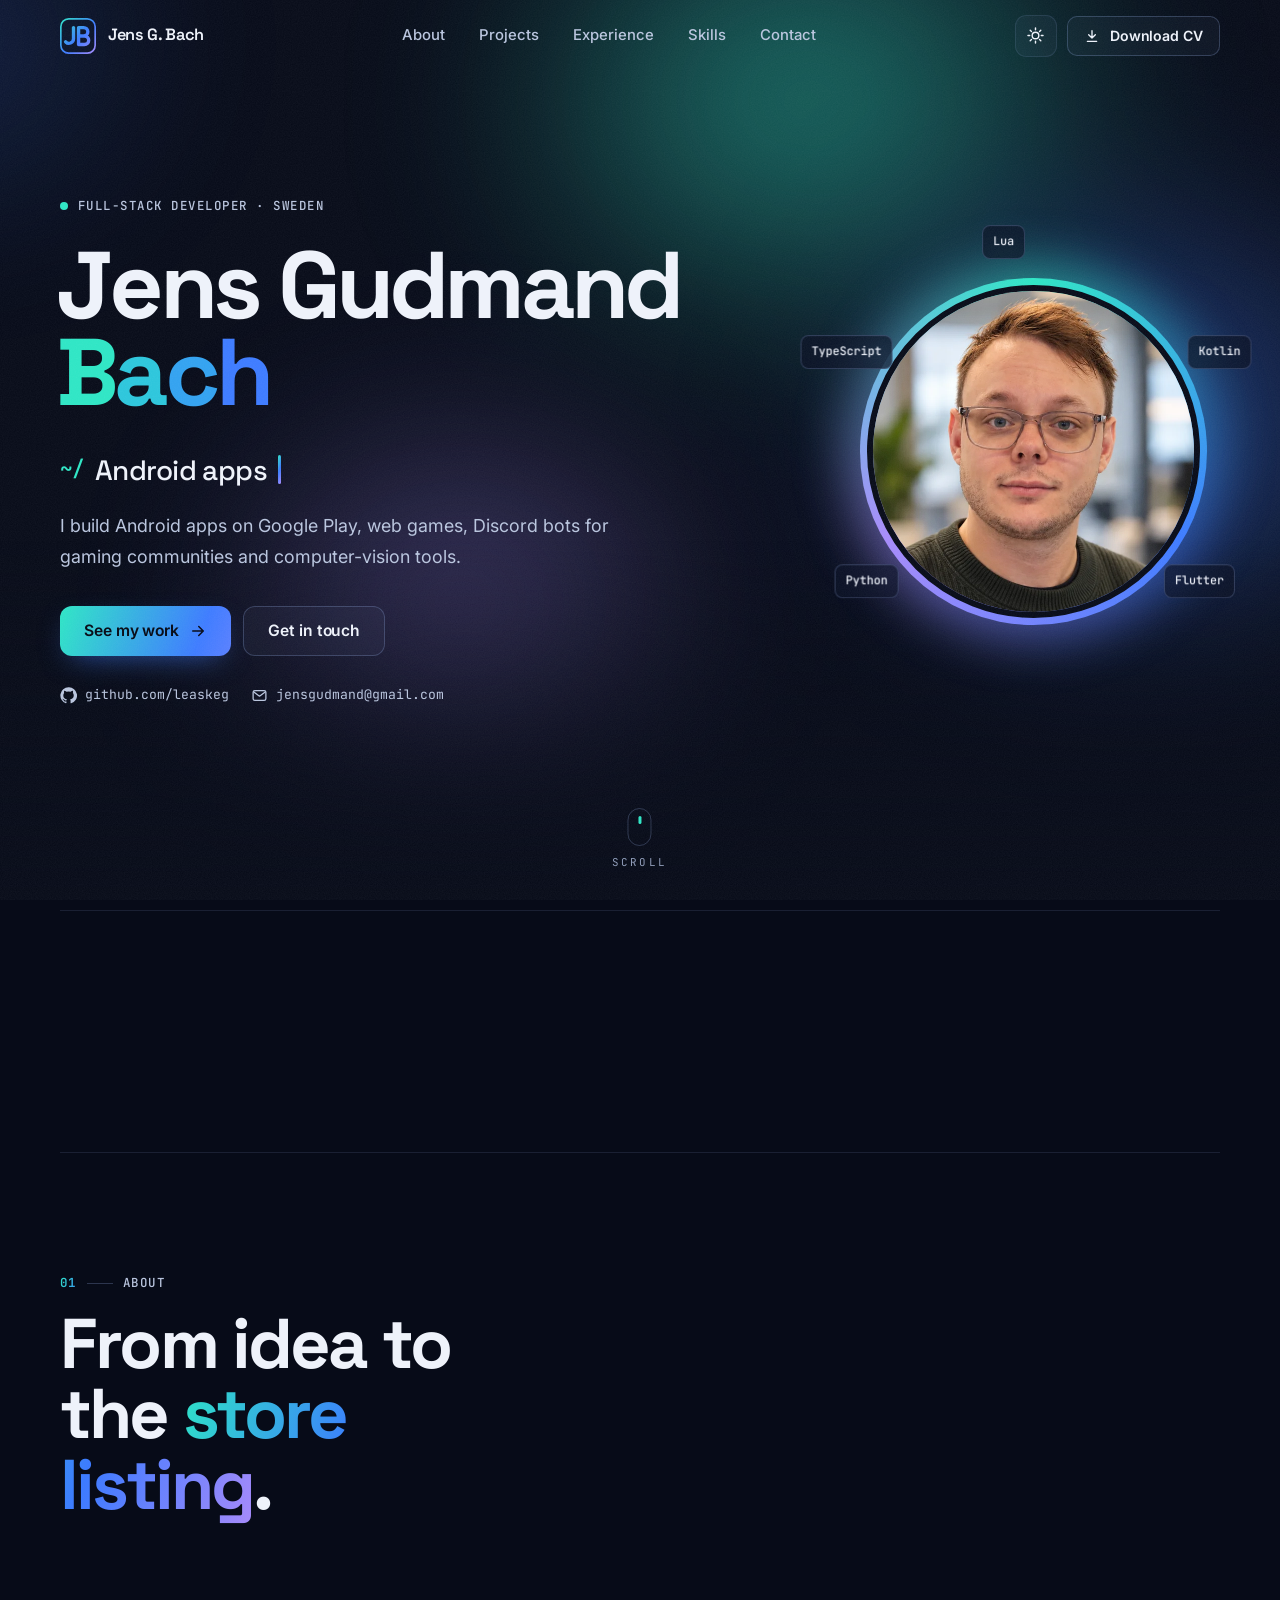
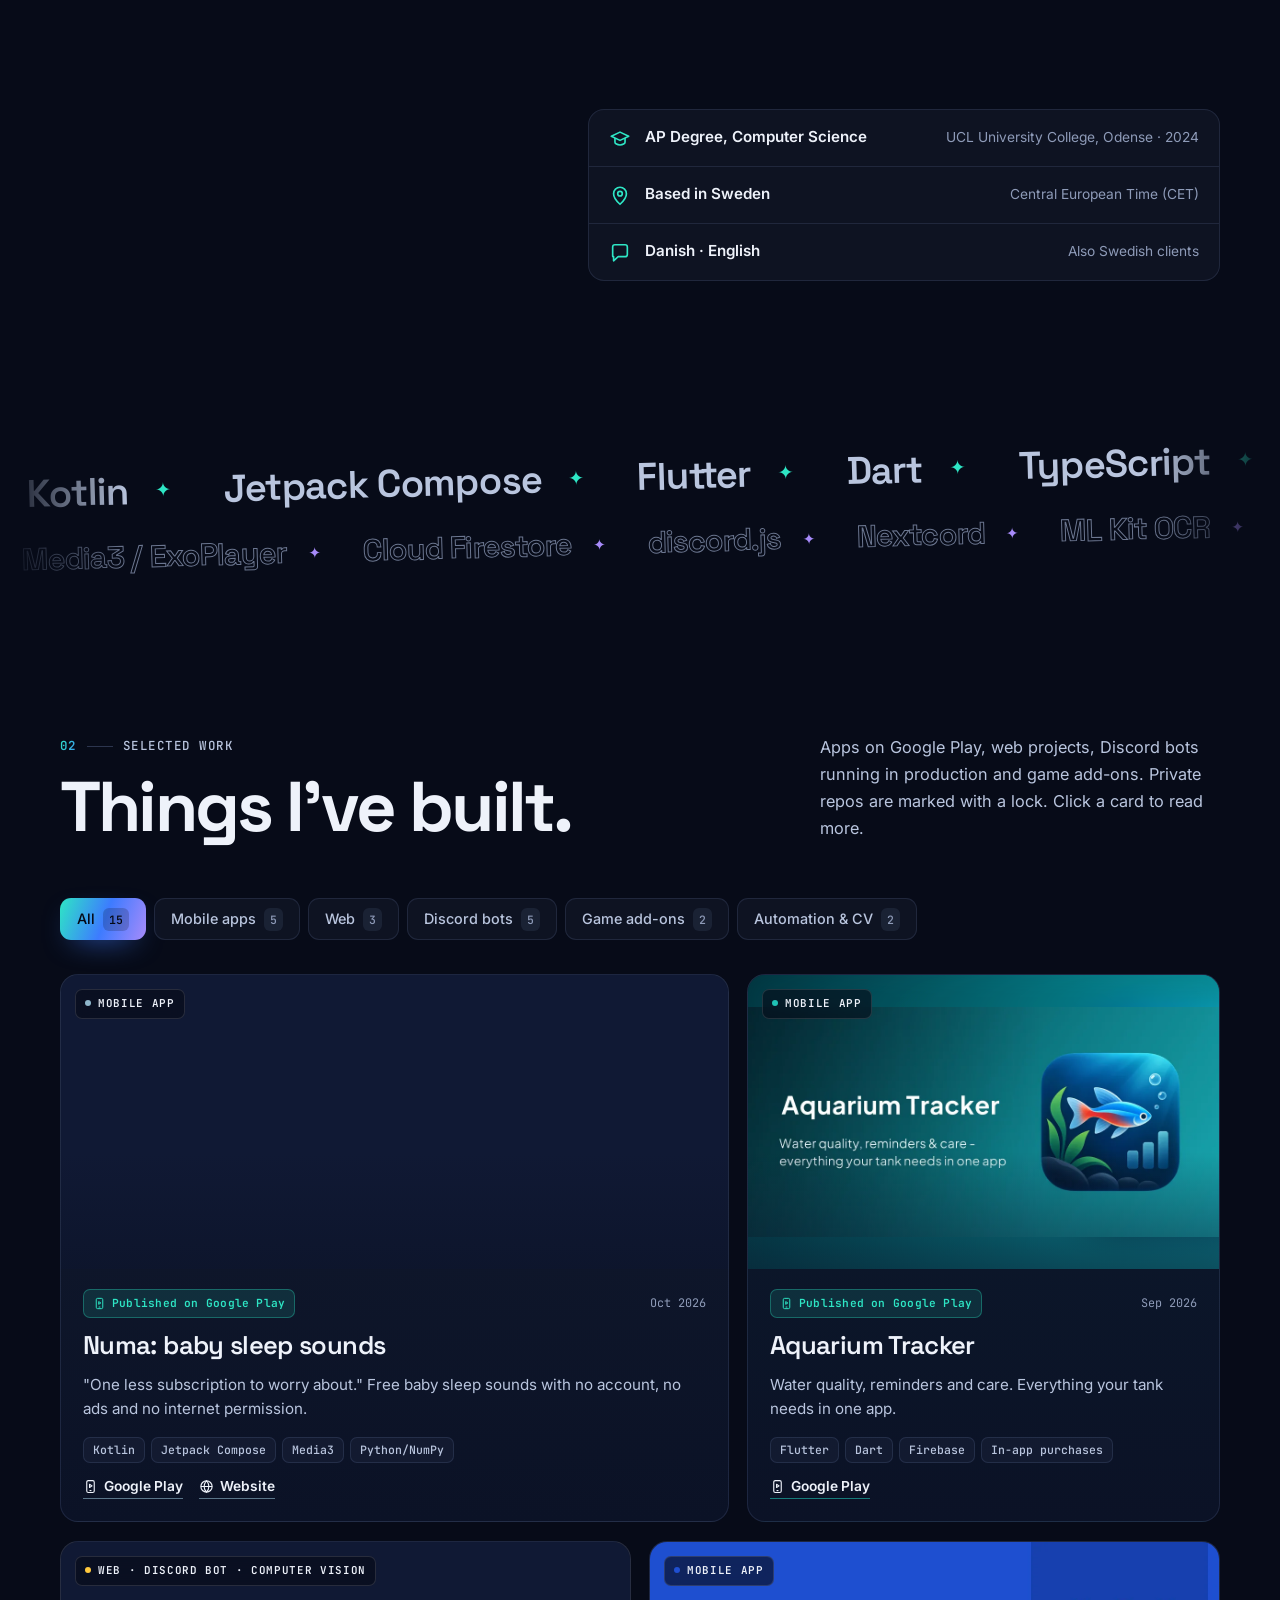
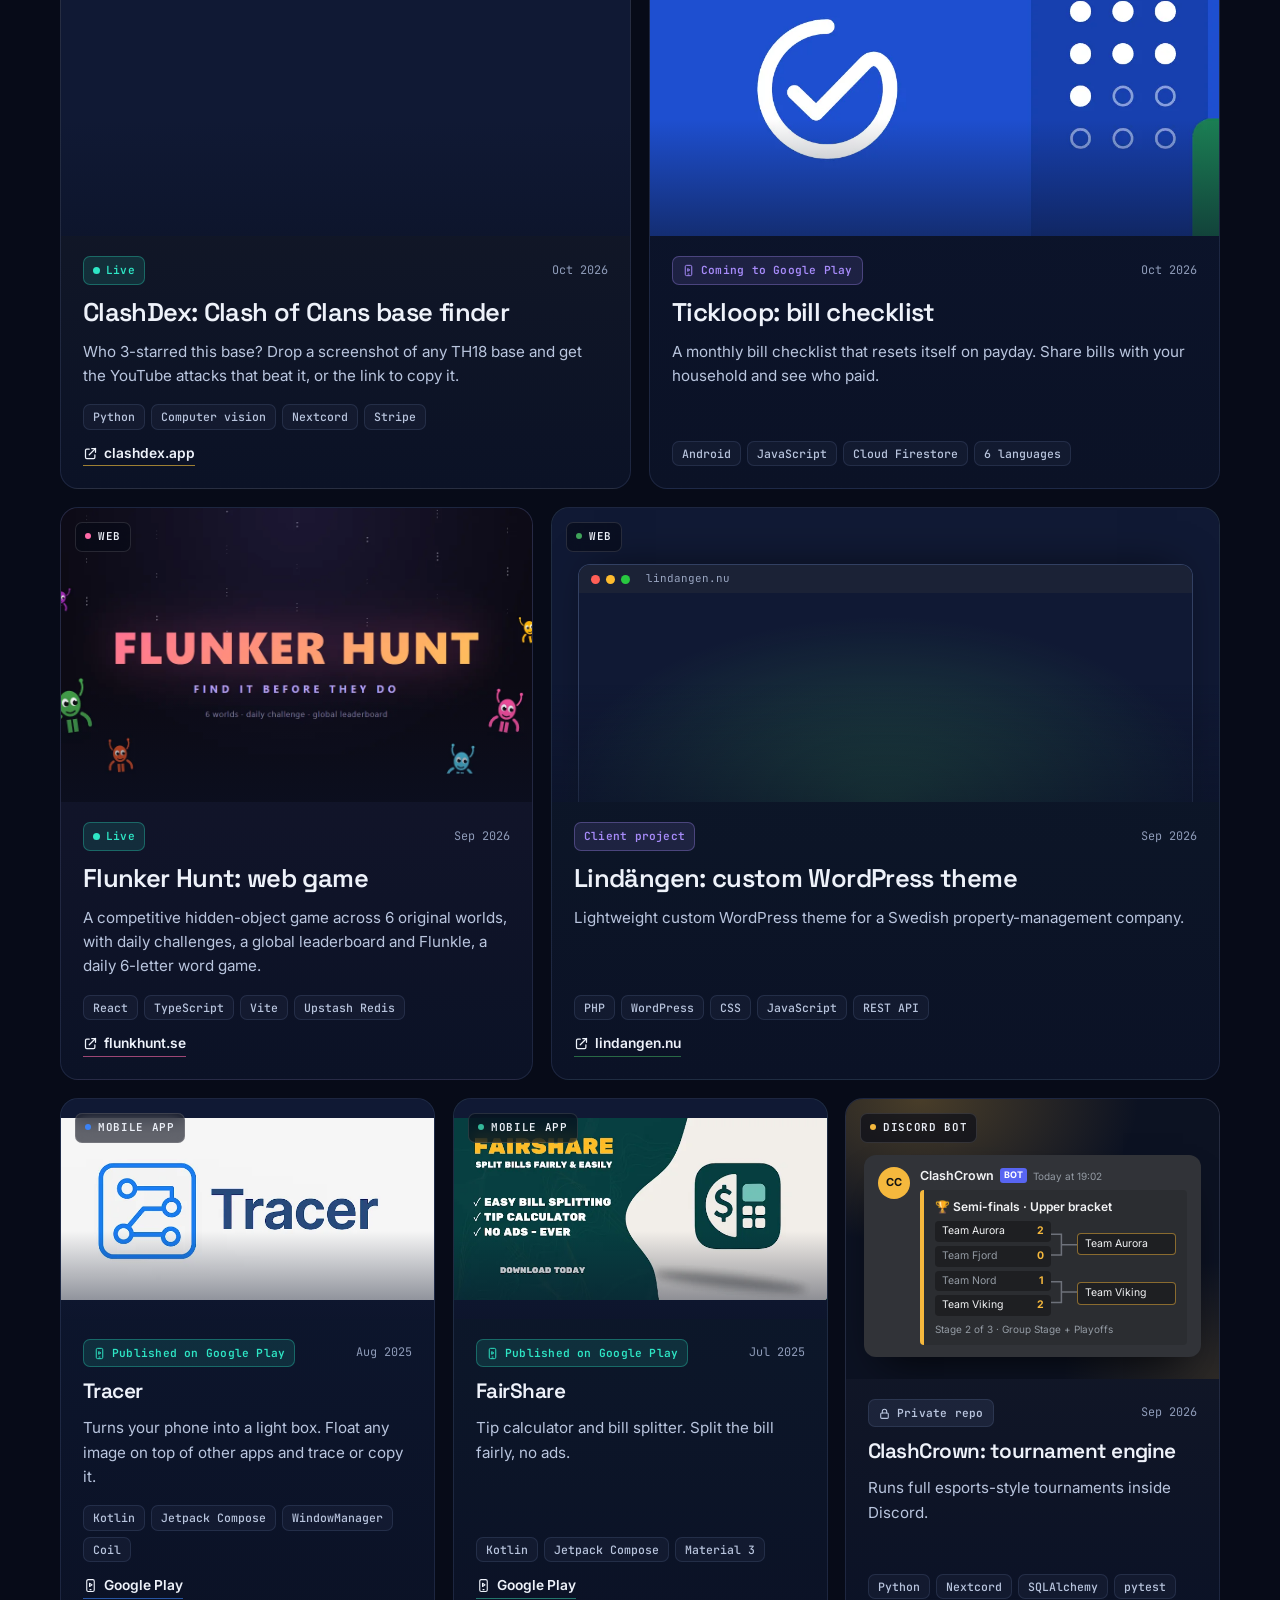
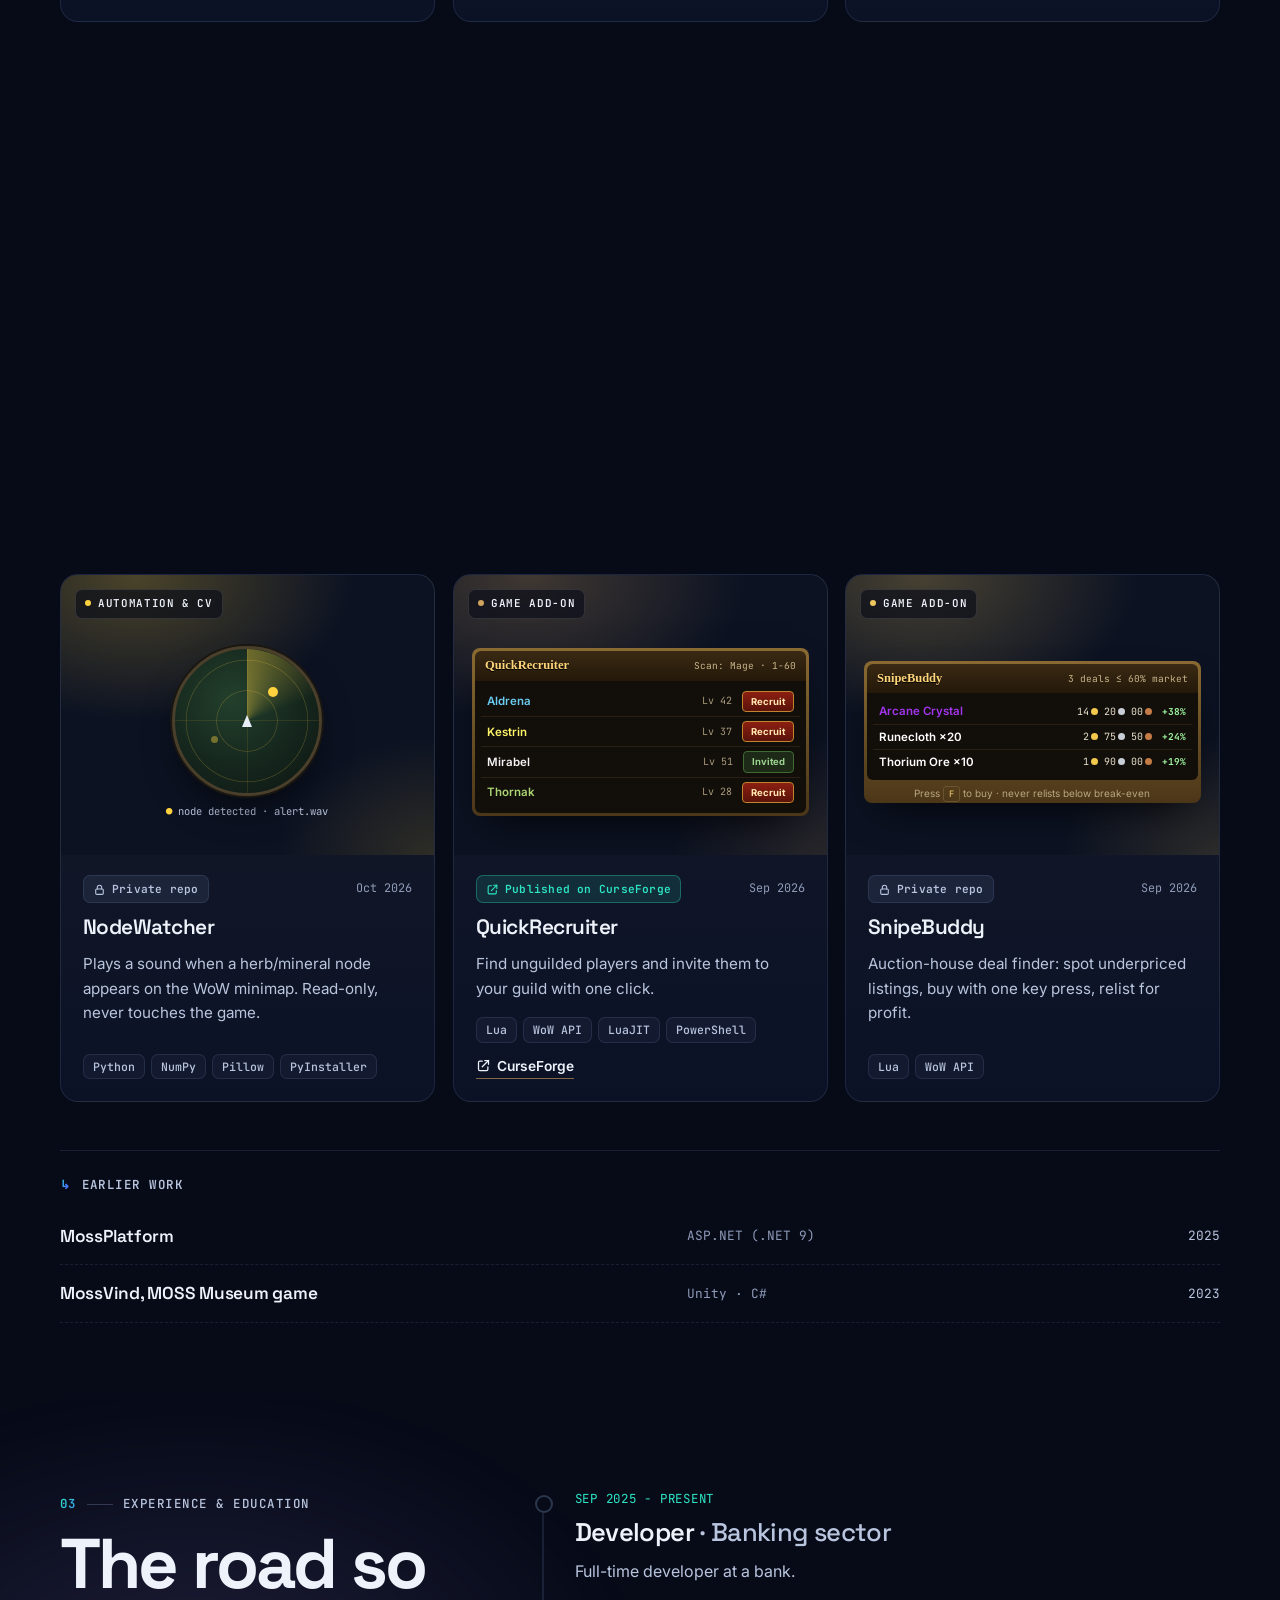
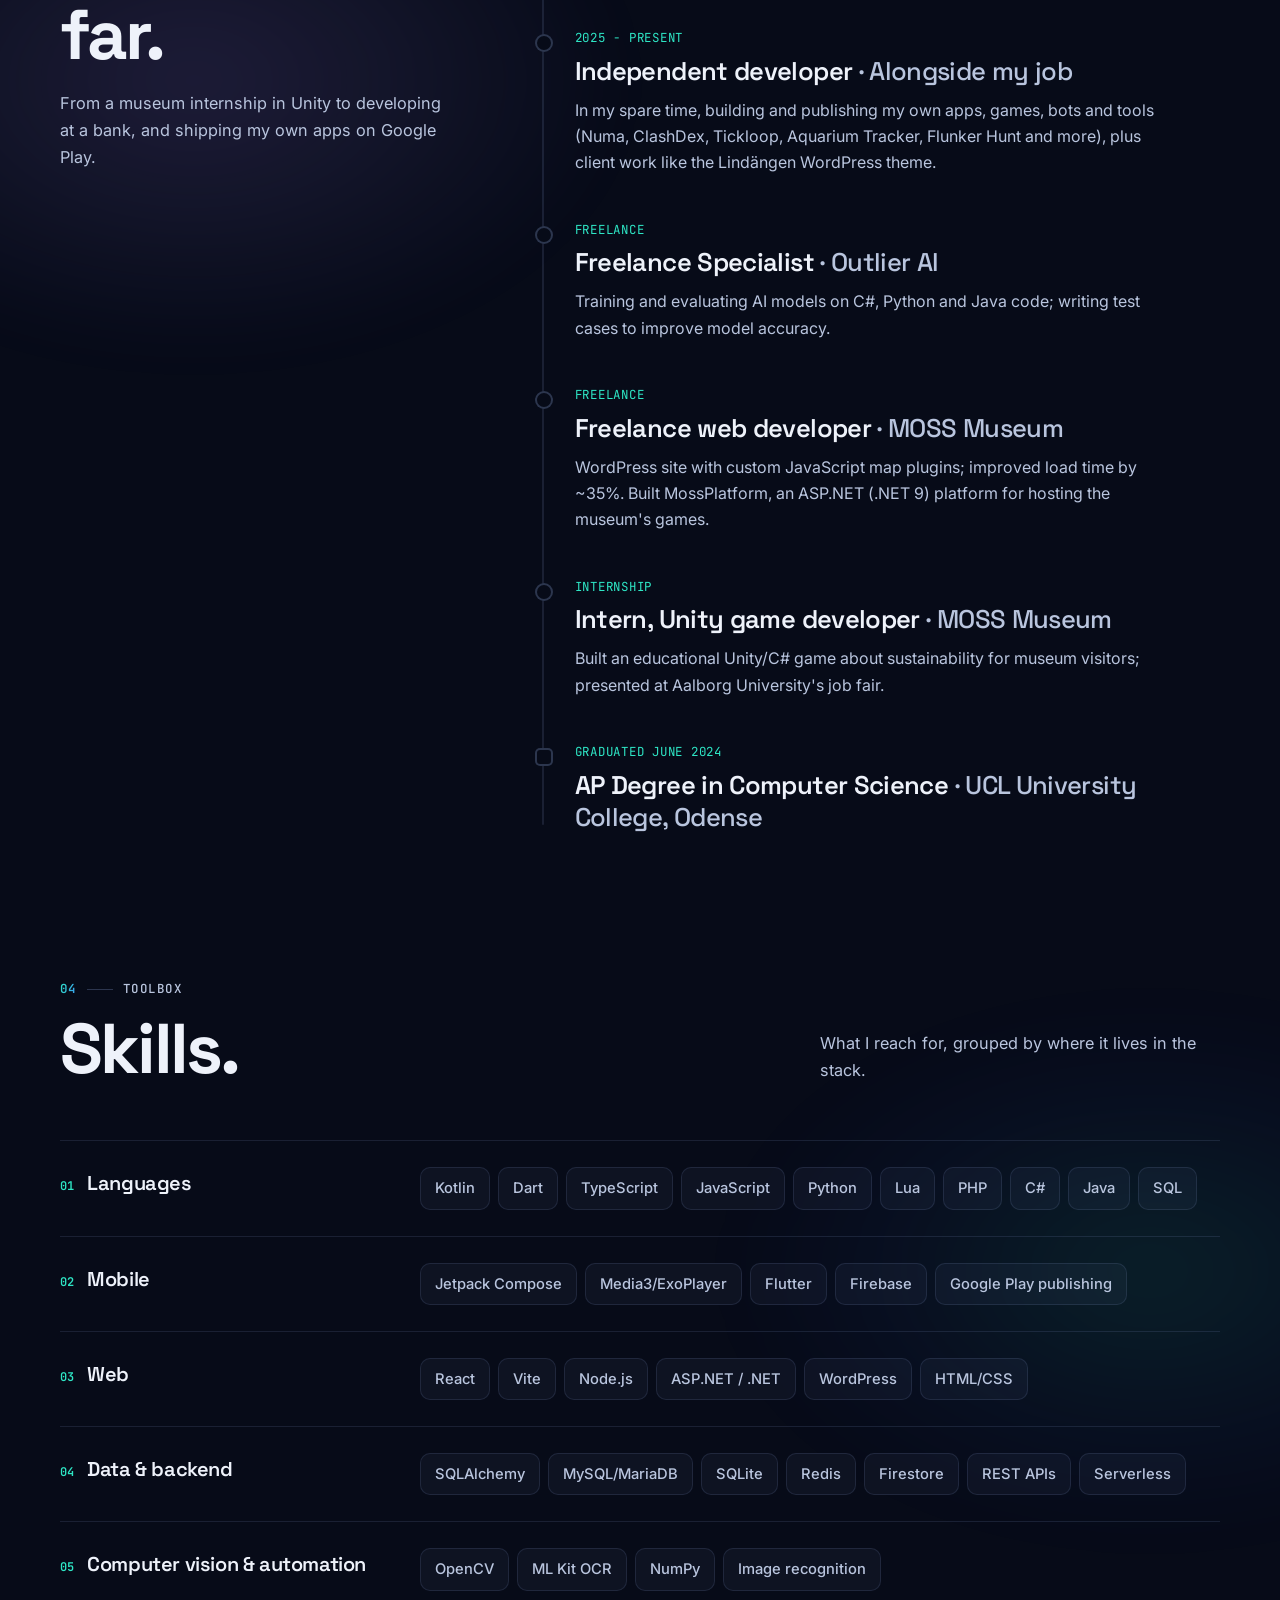
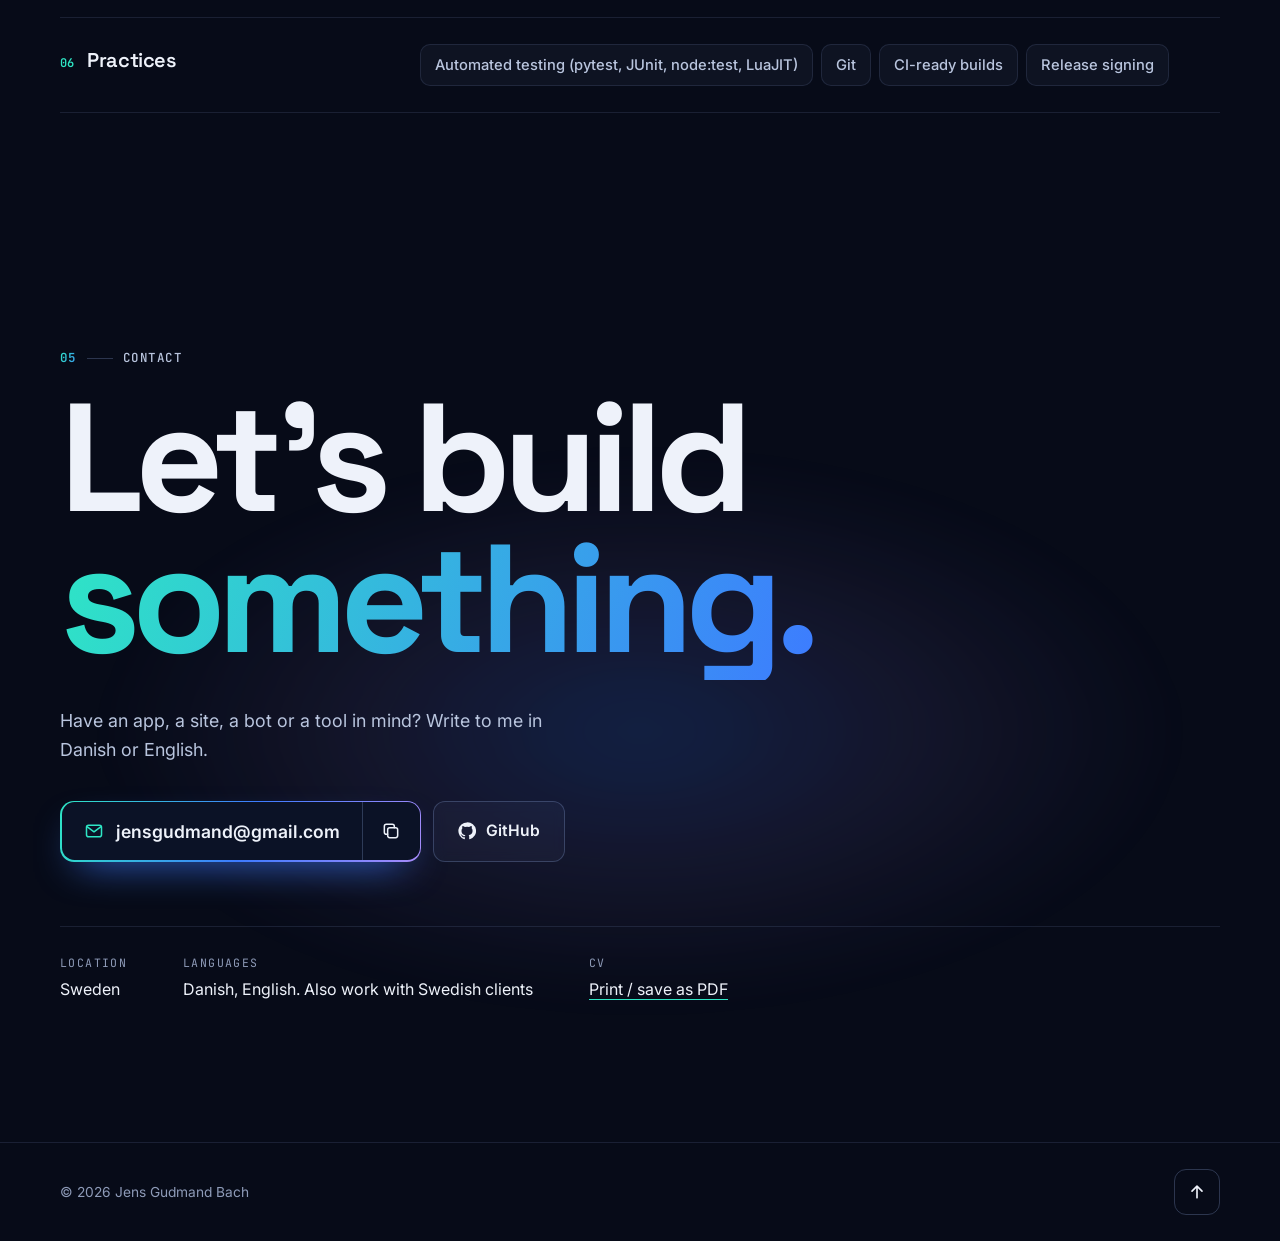
==== commit 6d2ac61f: "Drop NDA note from bank job Co-Authored-By: Claude Opus 5.5 <noreply@anthropic.com>" ====
--- a/index.html
+++ b/index.html
@@ -823,7 +823,7 @@
           <span class="tl__node" aria-hidden="true"></span>
           <p class="tl__when">Sep 2025 - present</p>
           <h3 class="tl__role">Developer <span>· Banking sector</span></h3>
-          <p class="tl__text">Full-time developer at a bank. The employer and project details are covered by an NDA.</p>
+          <p class="tl__text">Full-time developer at a bank.</p>
         </li>
         <li class="tl" data-reveal>
           <span class="tl__node" aria-hidden="true"></span>
@@ -976,7 +976,7 @@
     <li><b>Practices:</b> automated testing (pytest, JUnit, node:test, LuaJIT), Git, CI-ready builds, release signing</li>
   </ul>
   <h2>Experience</h2>
-  <div class="pcv__item"><h3>Developer, banking sector <span>Sep 2025 - present</span></h3><p>Full-time developer at a bank. The employer and project details are covered by an NDA.</p></div>
+  <div class="pcv__item"><h3>Developer, banking sector <span>Sep 2025 - present</span></h3><p>Full-time developer at a bank.</p></div>
   <div class="pcv__item"><h3>Independent developer, alongside my job <span>2025 - present</span></h3><p>In my spare time, building and publishing my own apps, games, bots and tools (Numa, ClashDex, Tickloop, Aquarium Tracker, Flunker Hunt and more), plus client work (Lindängen WordPress theme).</p></div>
   <div class="pcv__item"><h3>Freelance Specialist, Outlier AI</h3><p>Training and evaluating AI models on C#, Python and Java code; writing test cases to improve model accuracy.</p></div>
   <div class="pcv__item"><h3>Freelance web developer, MOSS Museum</h3><p>WordPress site with custom JavaScript map plugins; improved load time by ~35%. Built MossPlatform, an ASP.NET (.NET 9) platform for hosting the museum's games.</p></div>
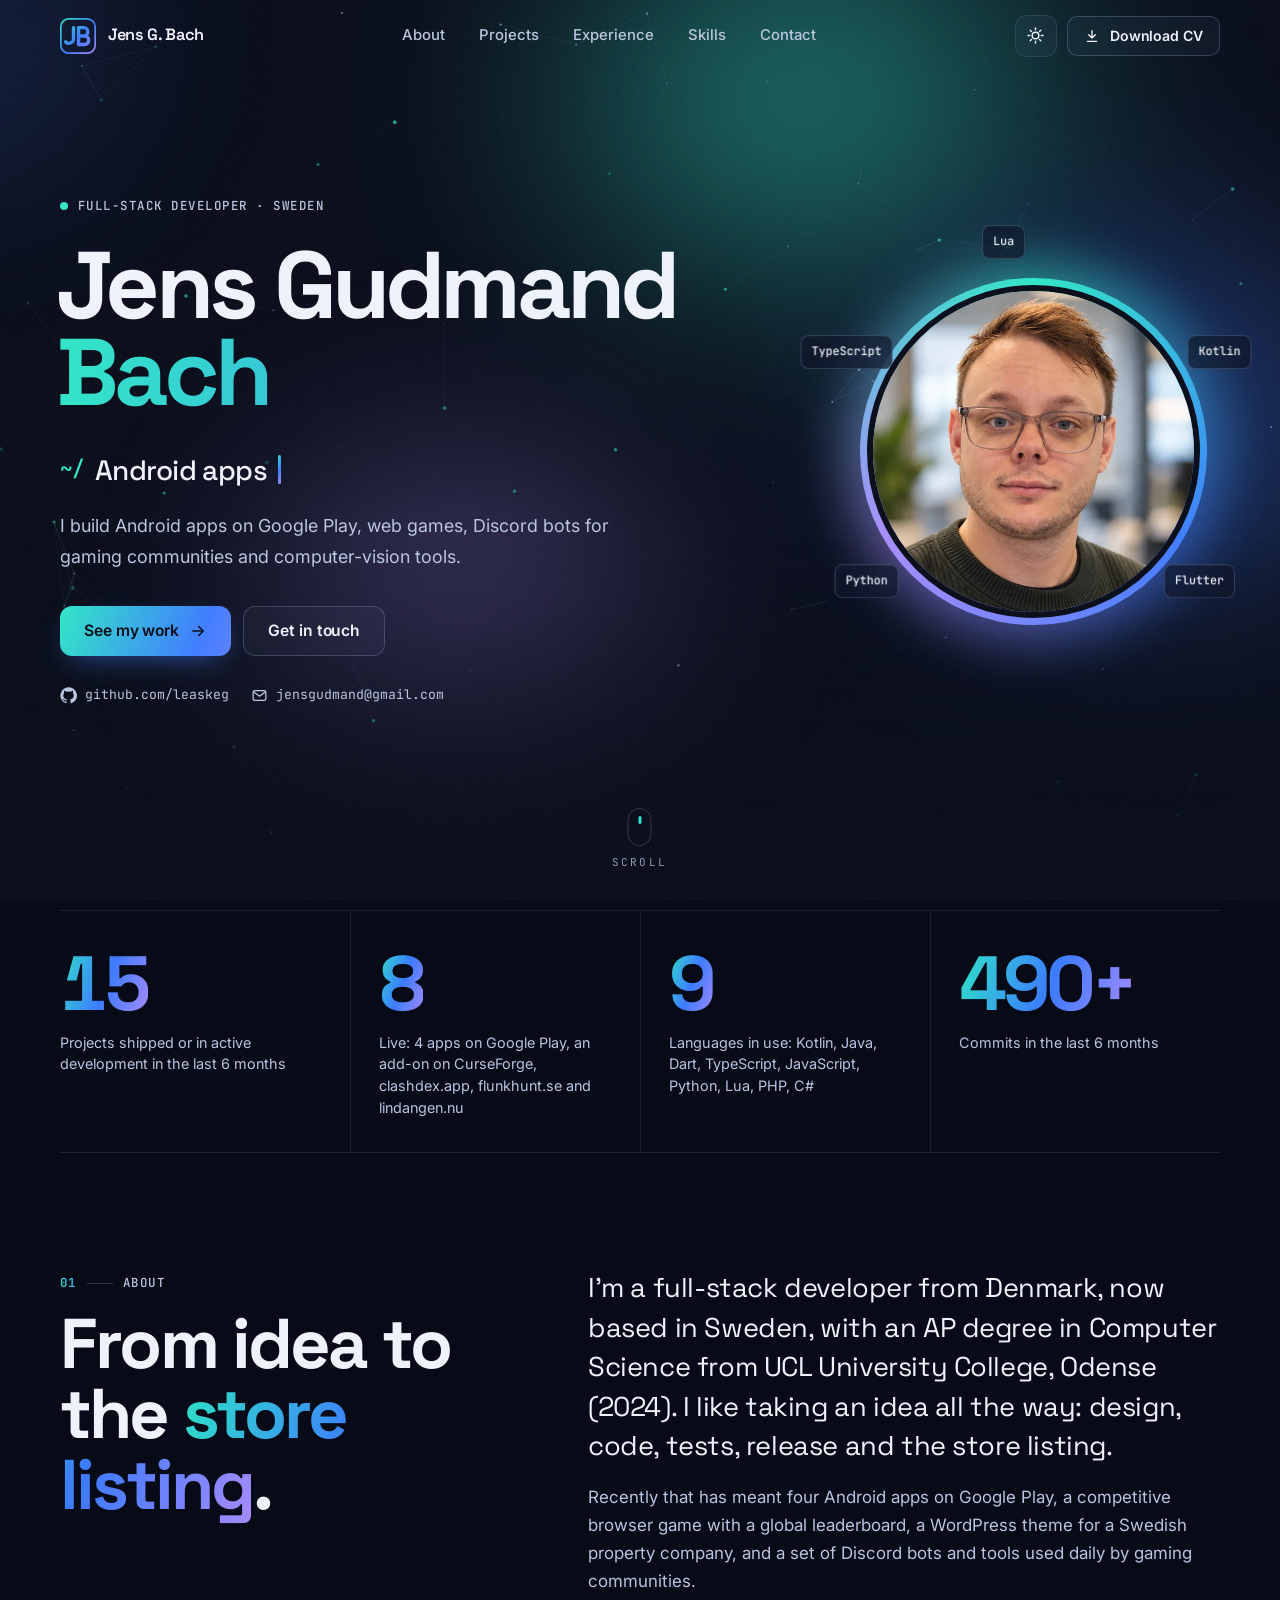
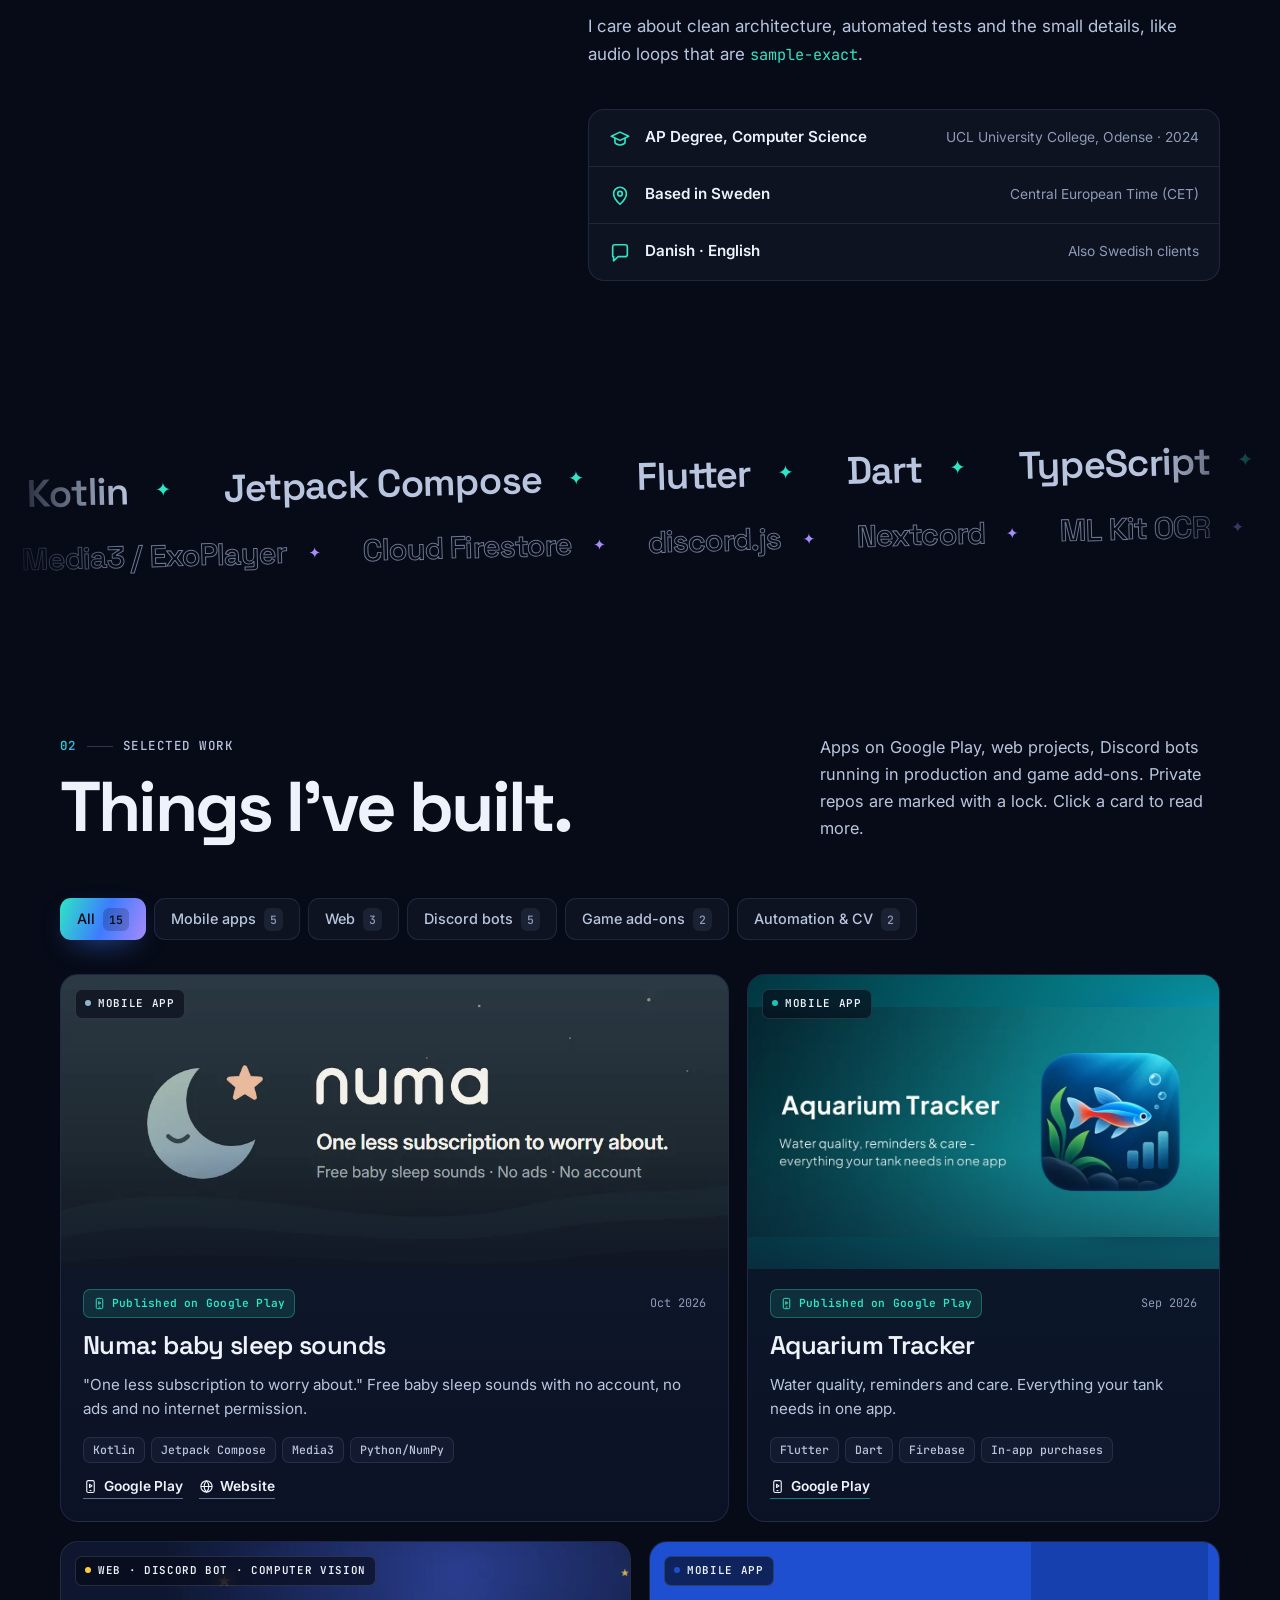
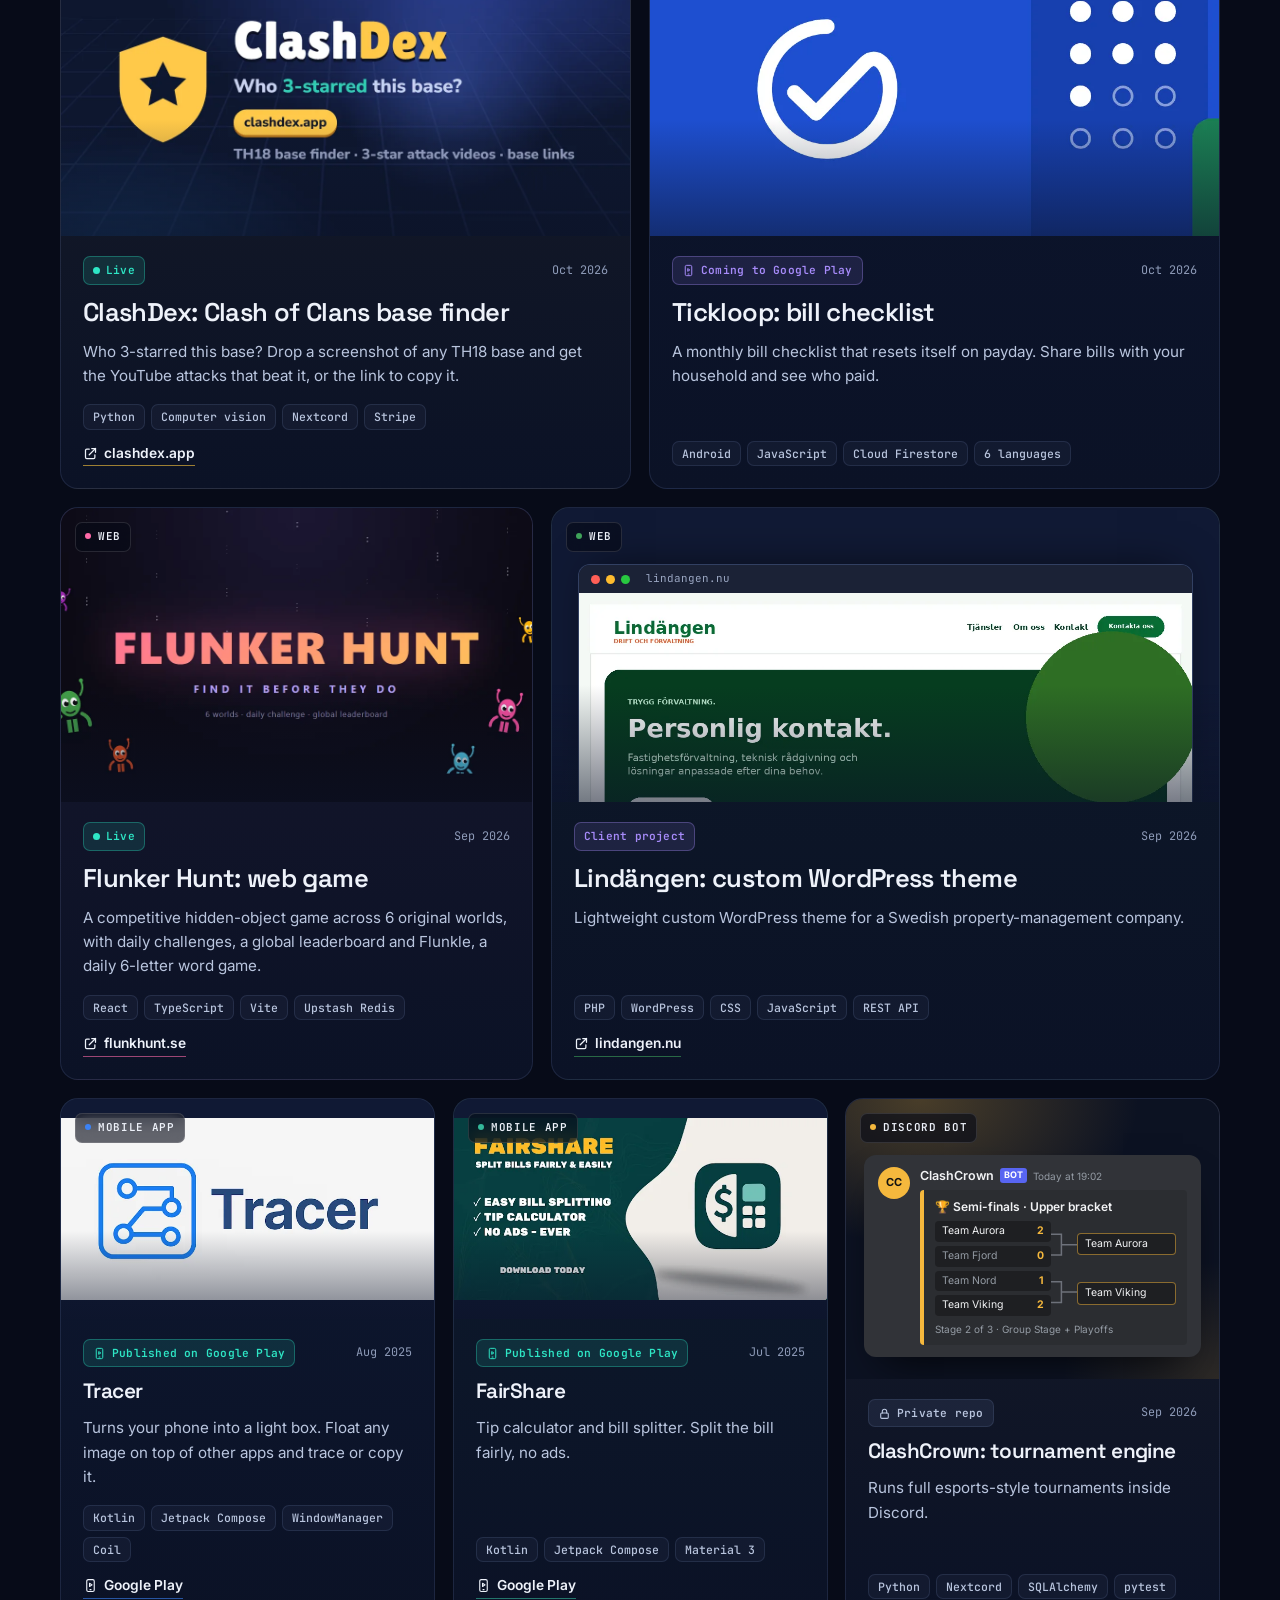
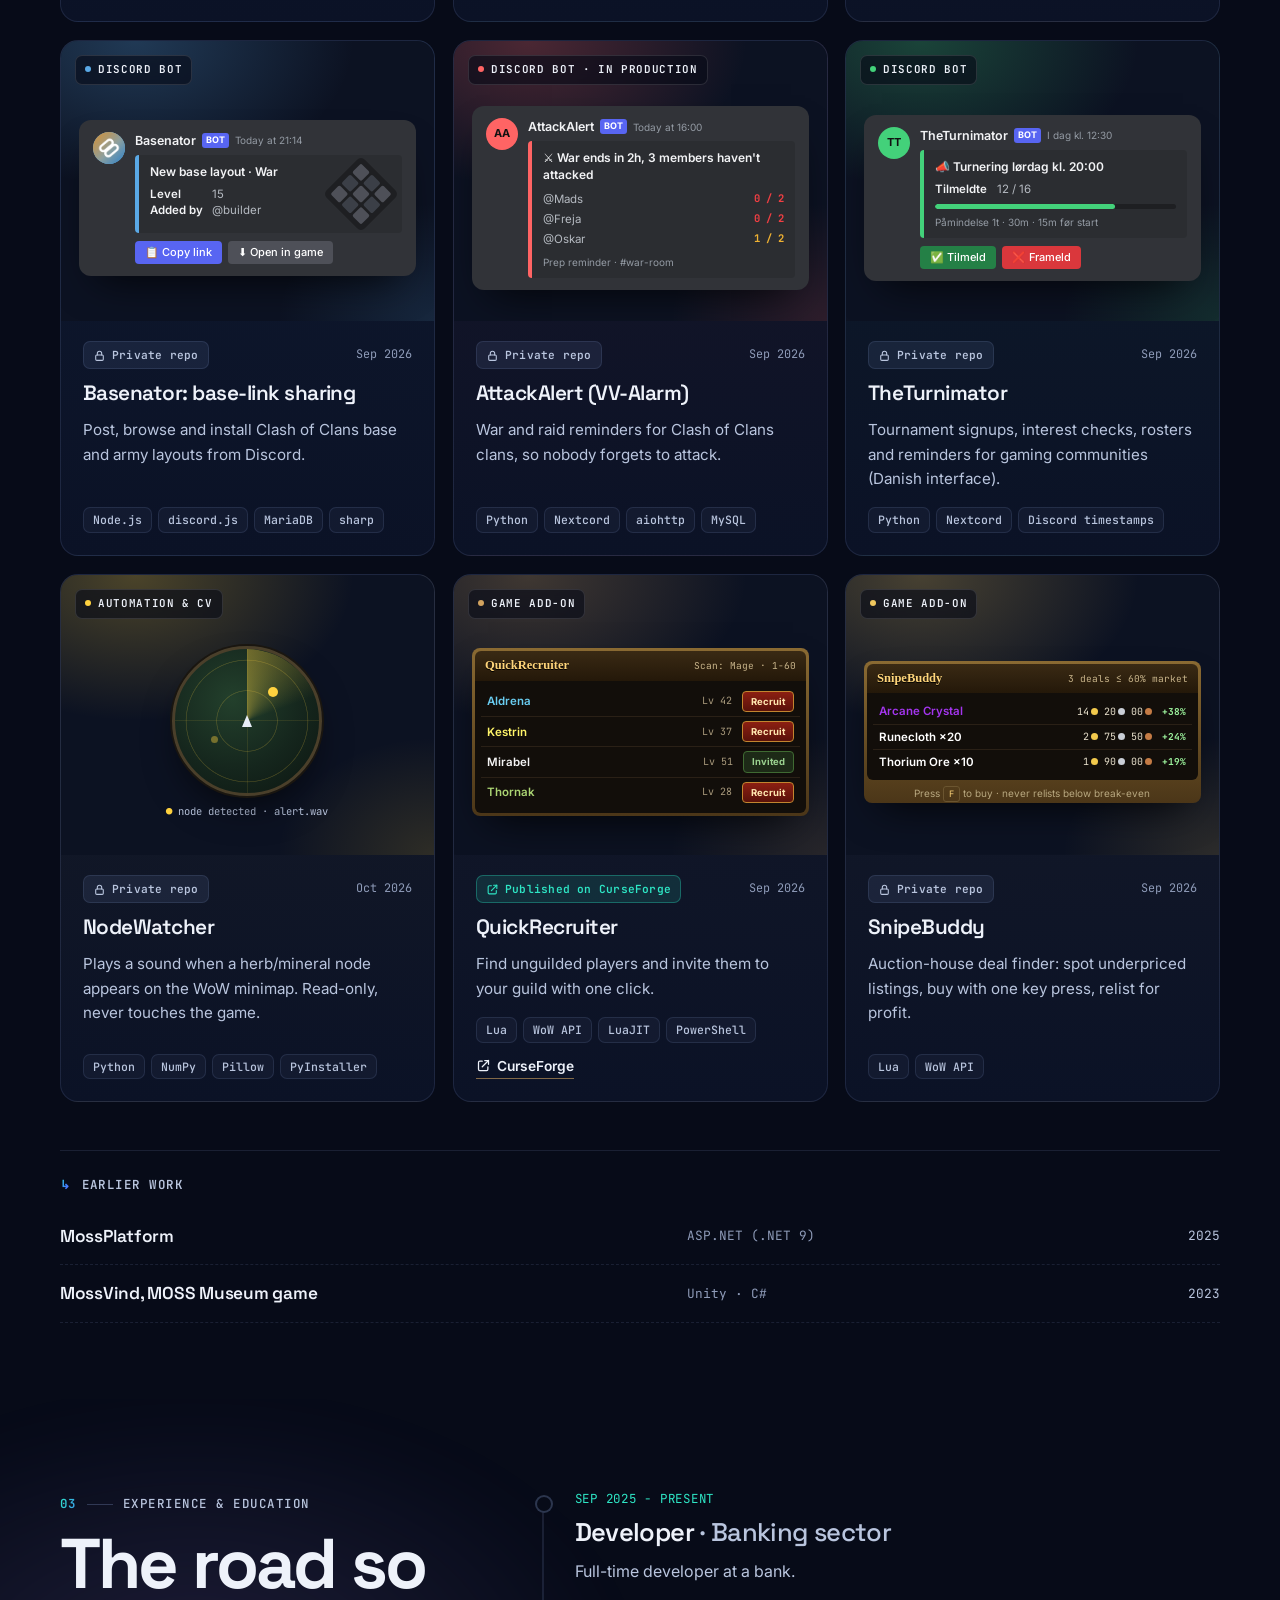
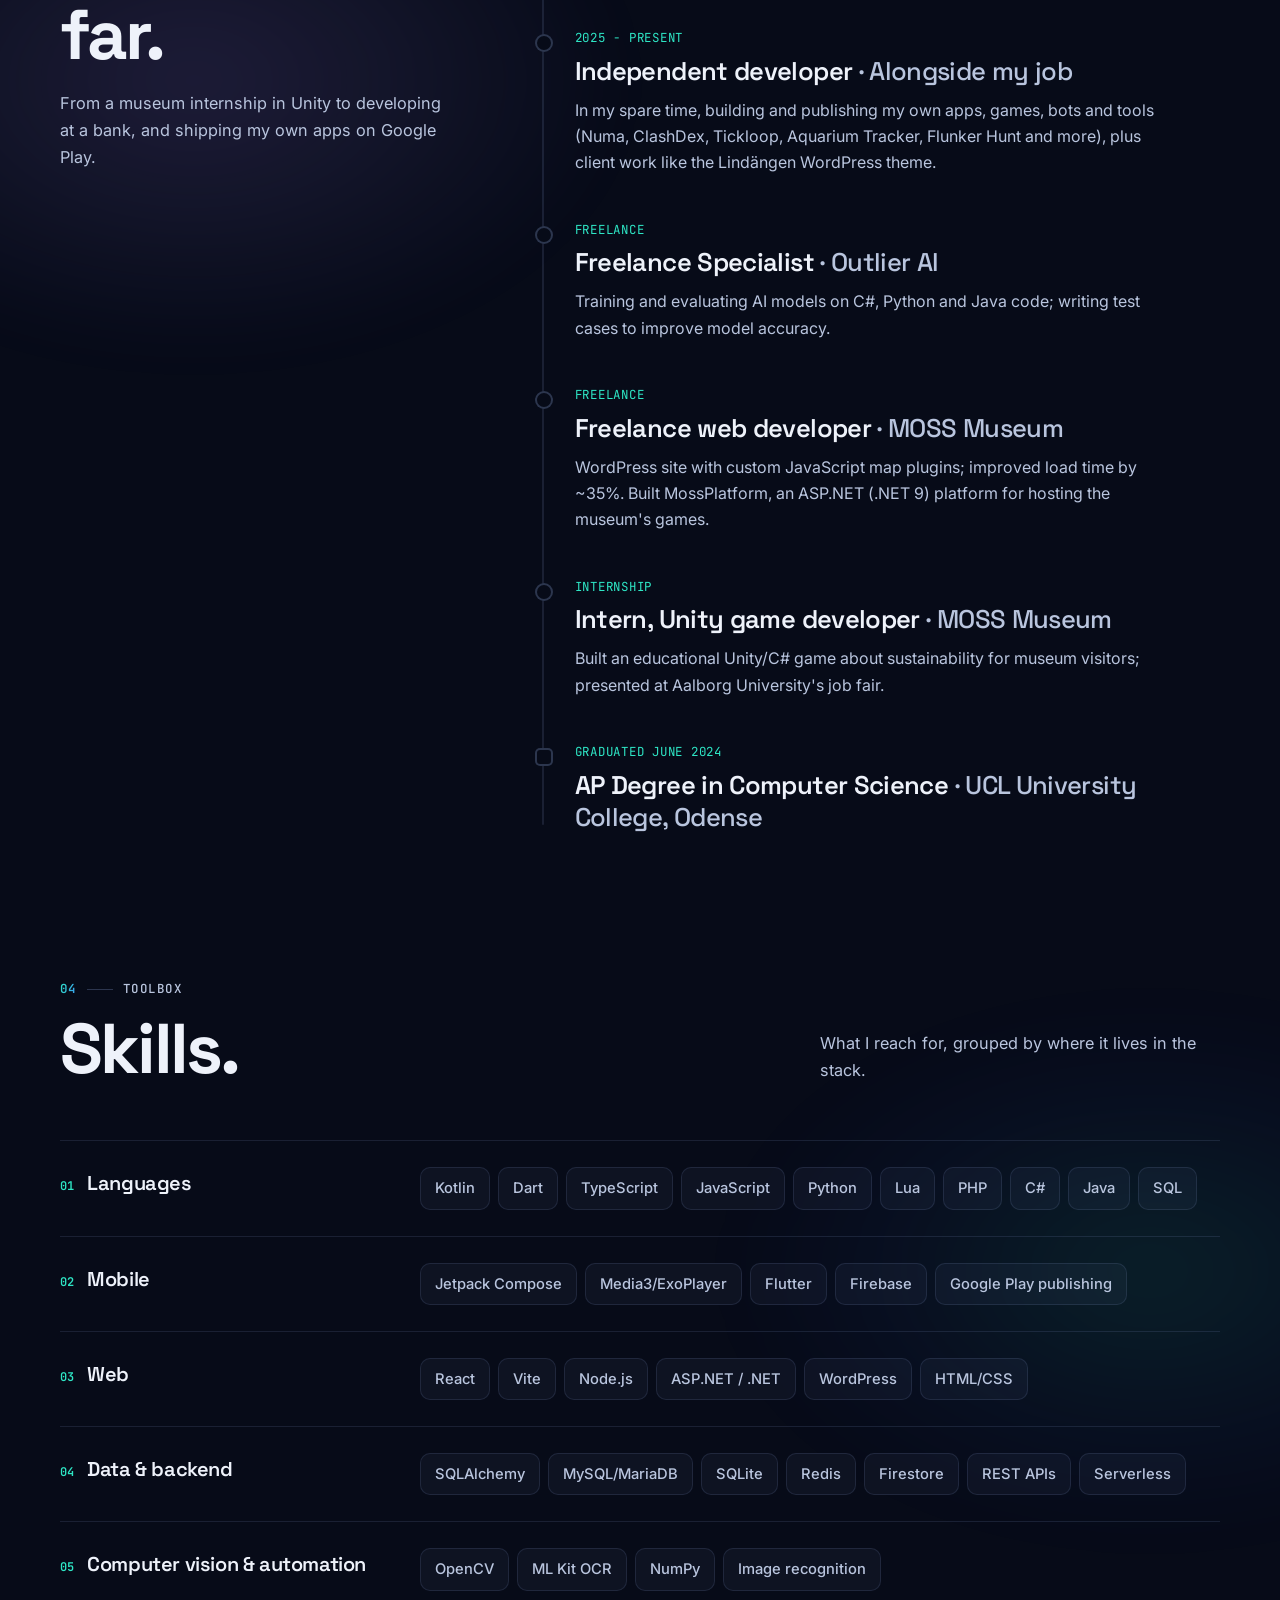
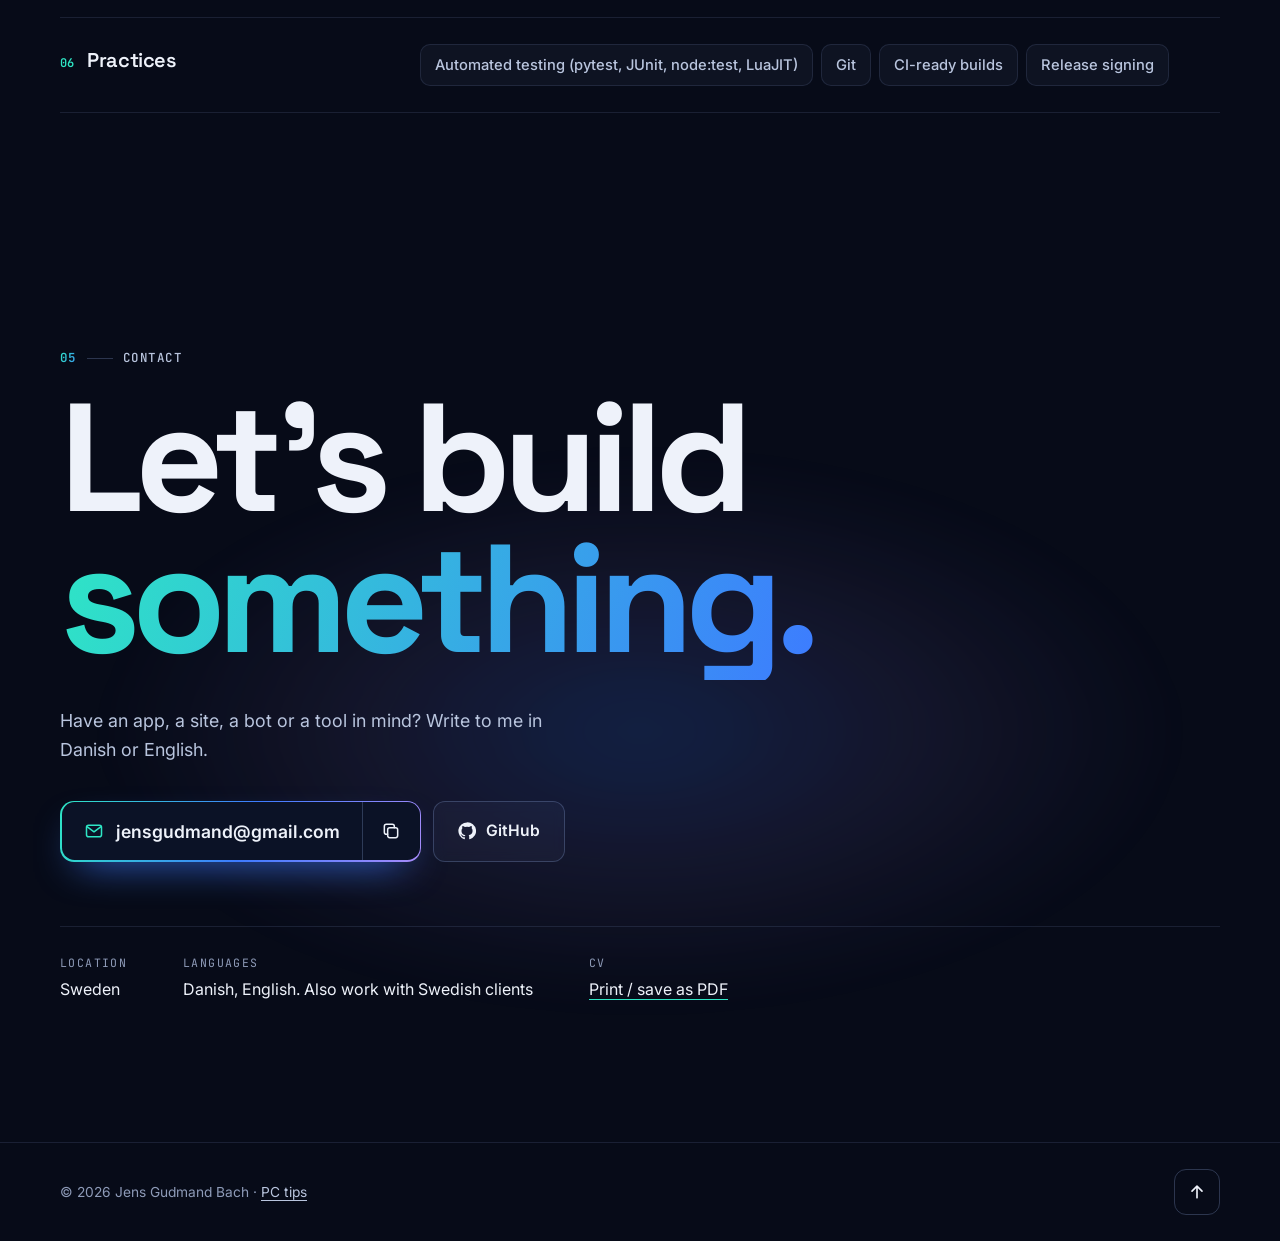
==== commit 5e8b1868: "Add PC tips page with built-in Windows maintenance commands Co-Authored-By: Claude Opus 5.5 <noreply" ====
--- a/index.html
+++ b/index.html
@@ -27,7 +27,7 @@
   <link rel="preconnect" href="https://fonts.googleapis.com">
   <link rel="preconnect" href="https://fonts.gstatic.com" crossorigin>
   <link href="https://fonts.googleapis.com/css2?family=Inter:wght@400;500;600&family=JetBrains+Mono:wght@400;500;600&family=Space+Grotesk:wght@400;500;600;700&display=swap" rel="stylesheet">
-  <link rel="stylesheet" href="assets/css/style.css?v=4">
+  <link rel="stylesheet" href="assets/css/style.css?v=5">
 
   <script>
     // Progressive enhancement flag + saved theme, set before first paint.
@@ -922,7 +922,7 @@
 
 <footer class="footer">
   <div class="container footer__inner">
-    <p>© 2026 Jens Gudmand Bach</p>
+    <p>© 2026 Jens Gudmand Bach · <a href="pc-tips/">PC tips</a></p>
     <a class="to-top" href="#top" aria-label="Back to top"><svg aria-hidden="true"><use href="#i-up"/></svg></a>
   </div>
 </footer>
--- a/assets/css/style.css
+++ b/assets/css/style.css
@@ -720,6 +720,8 @@
 
 .footer { border-top: 1px solid var(--line); padding-block: 26px; font-size: 0.86rem; color: var(--muted); }
 .footer__inner { display: flex; align-items: center; justify-content: space-between; gap: 16px; }
+.footer p a { color: var(--text-2); text-decoration: underline; text-underline-offset: 3px; }
+.footer p a:hover { color: var(--a1); }
 .to-top { display: grid; place-items: center; width: 46px; height: 46px; flex: none; border-radius: 12px; border: 1px solid var(--line-strong); color: var(--text); transition: transform 0.4s var(--ease-spring), border-color 0.25s, background-color 0.25s; }
 .to-top svg { width: 20px; height: 20px; }
 .to-top:hover { transform: translateY(-4px); border-color: var(--a1); background: var(--surface-2); }
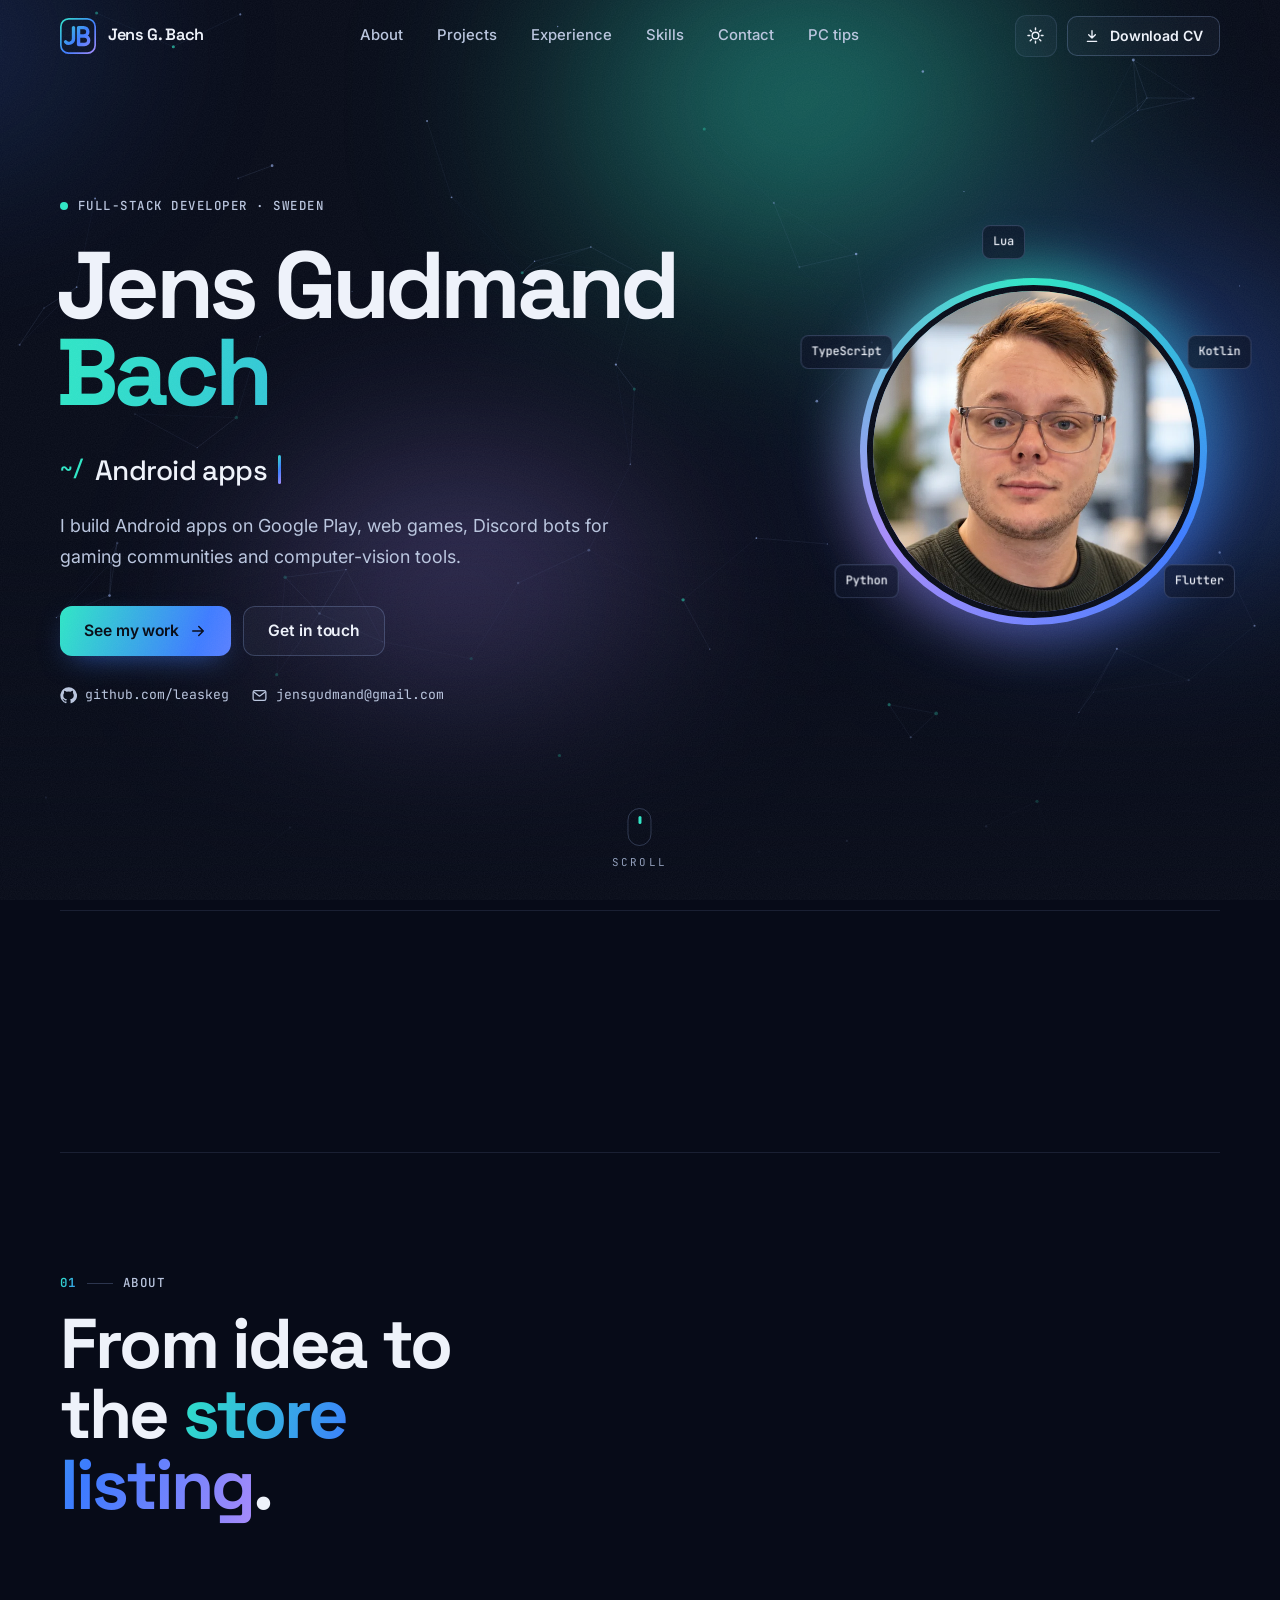
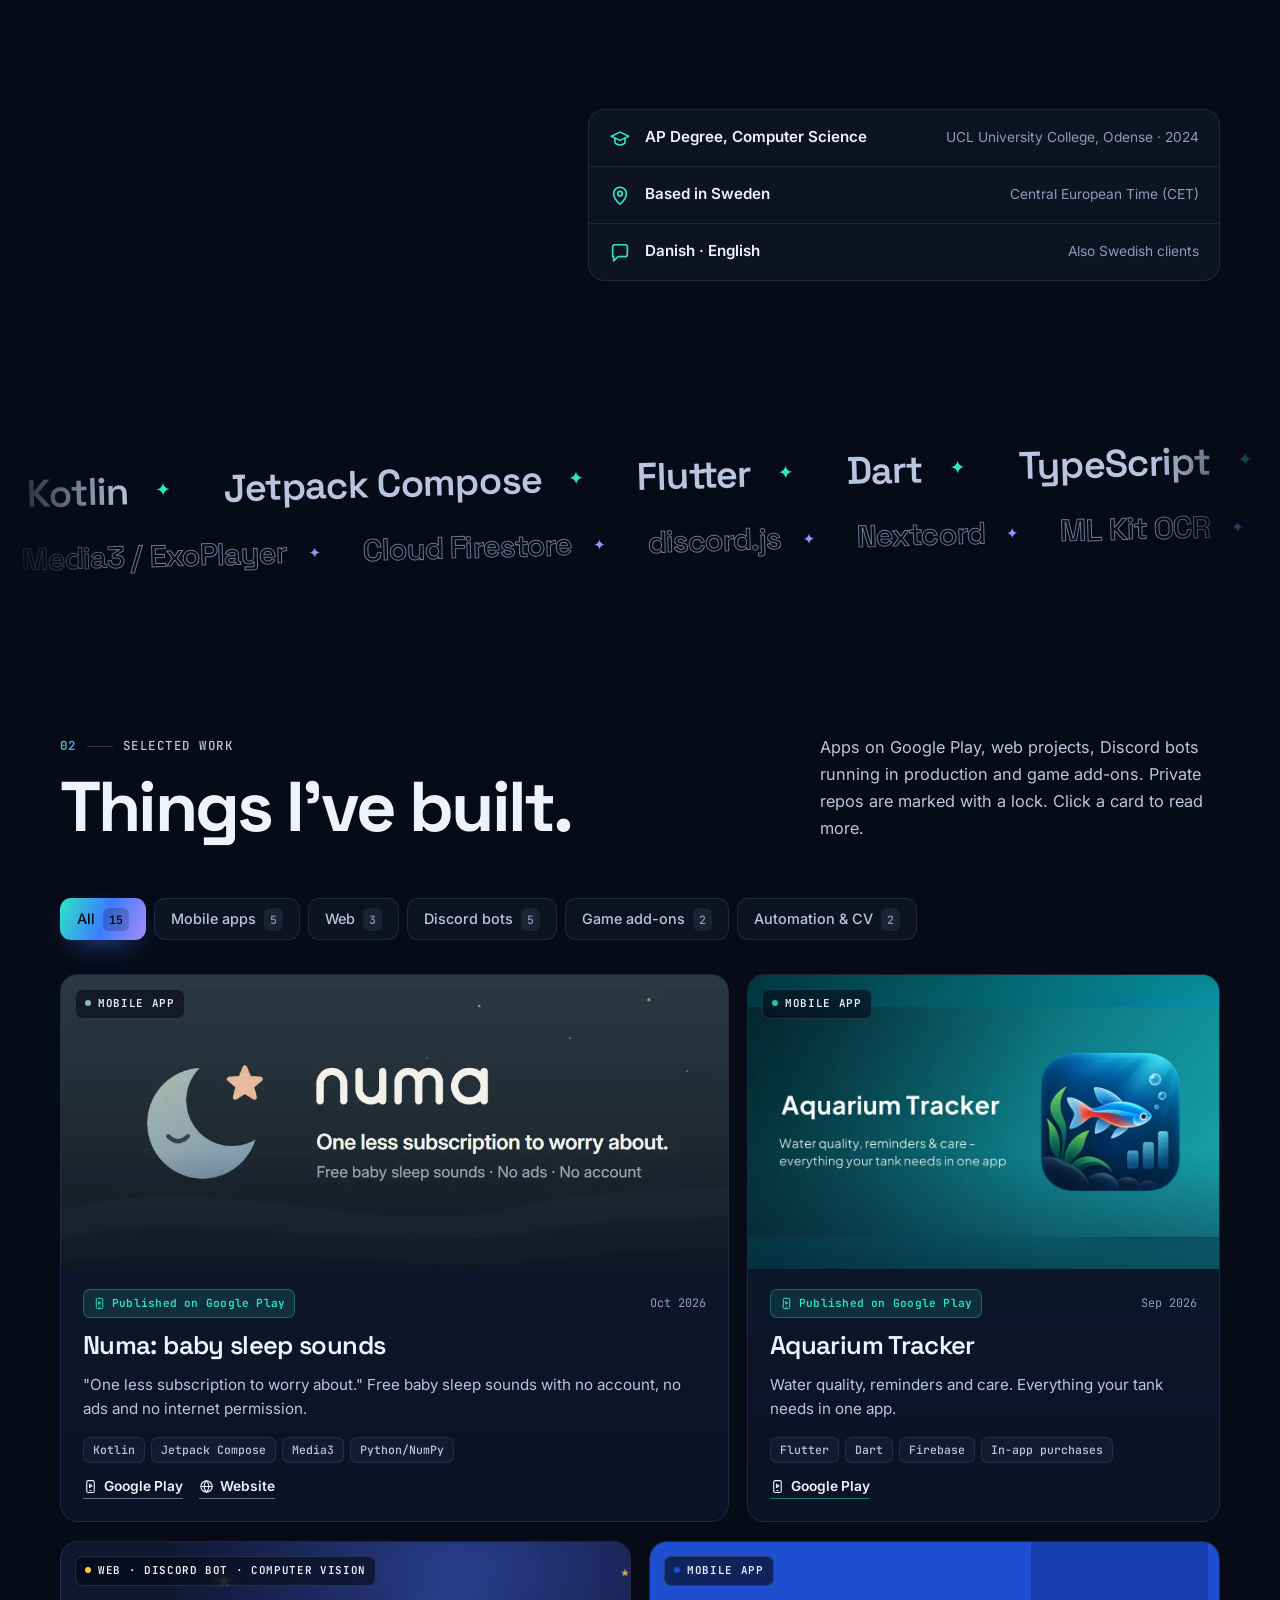
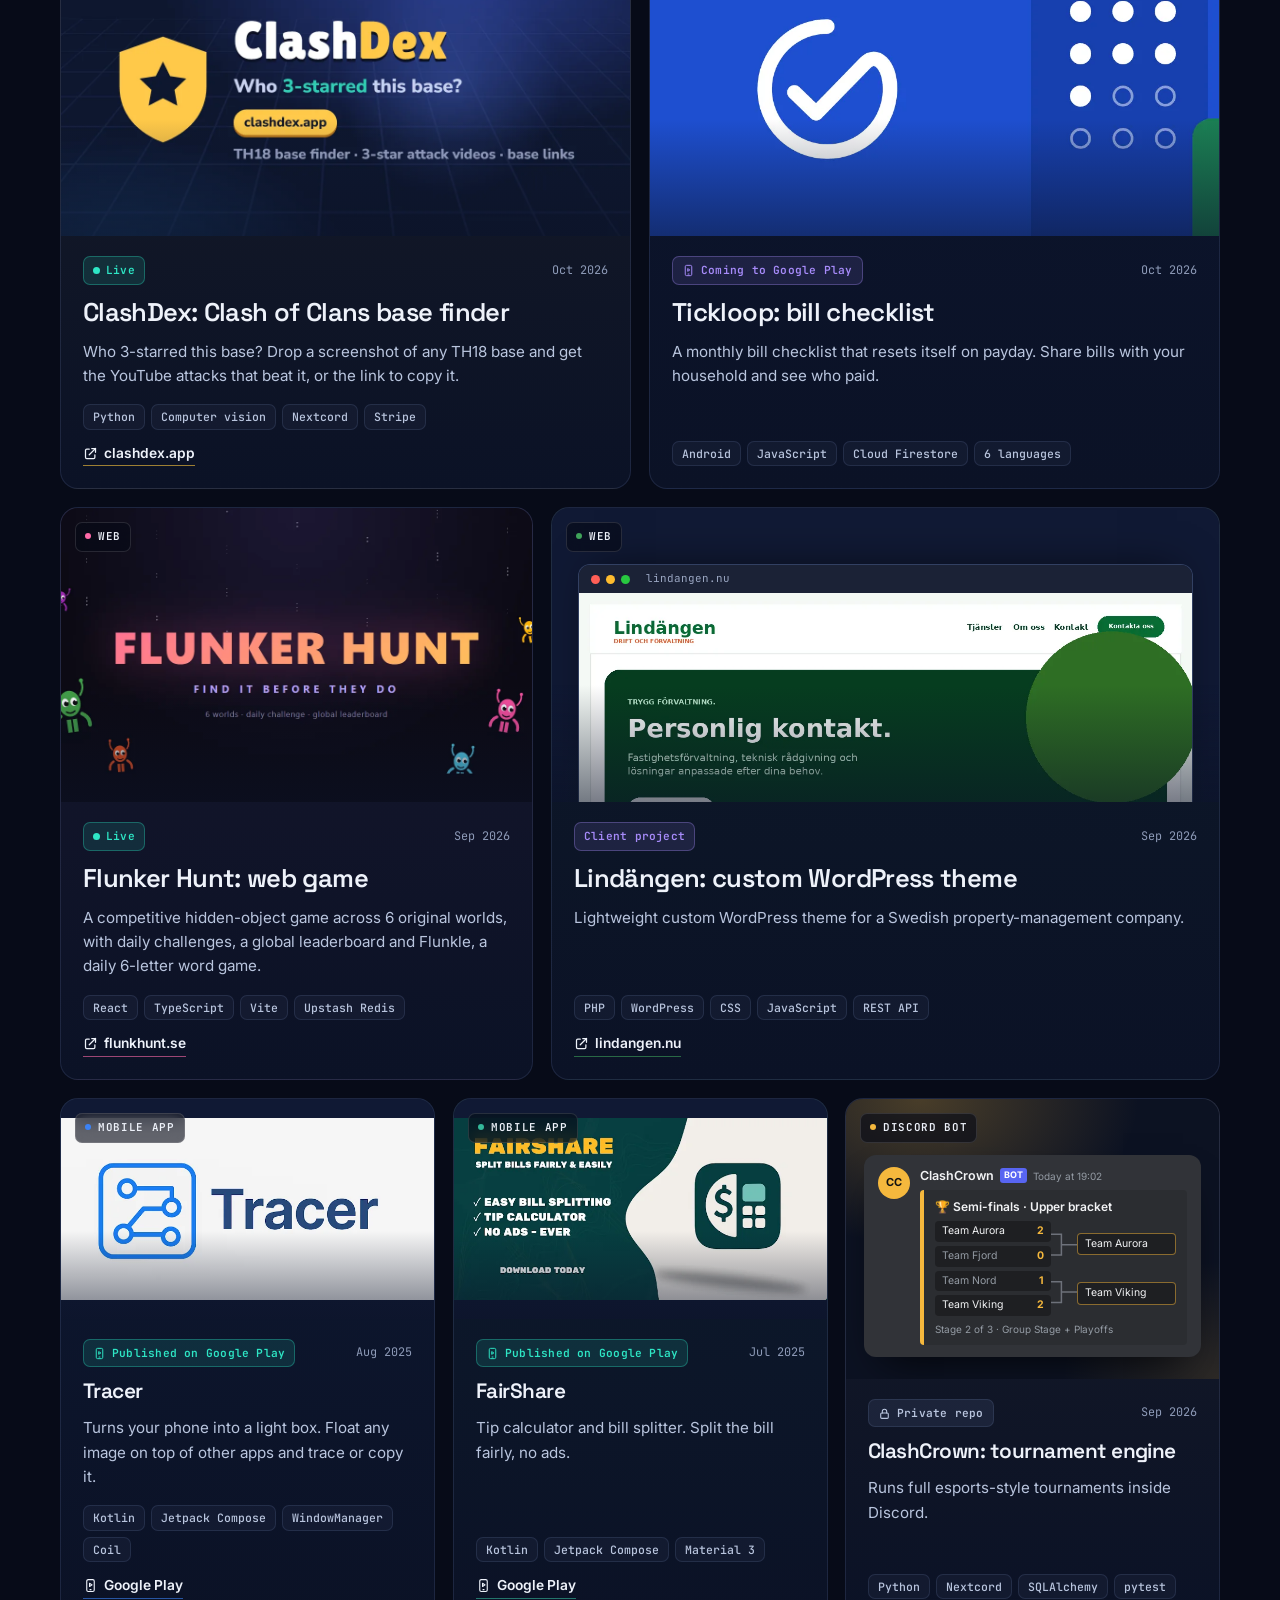
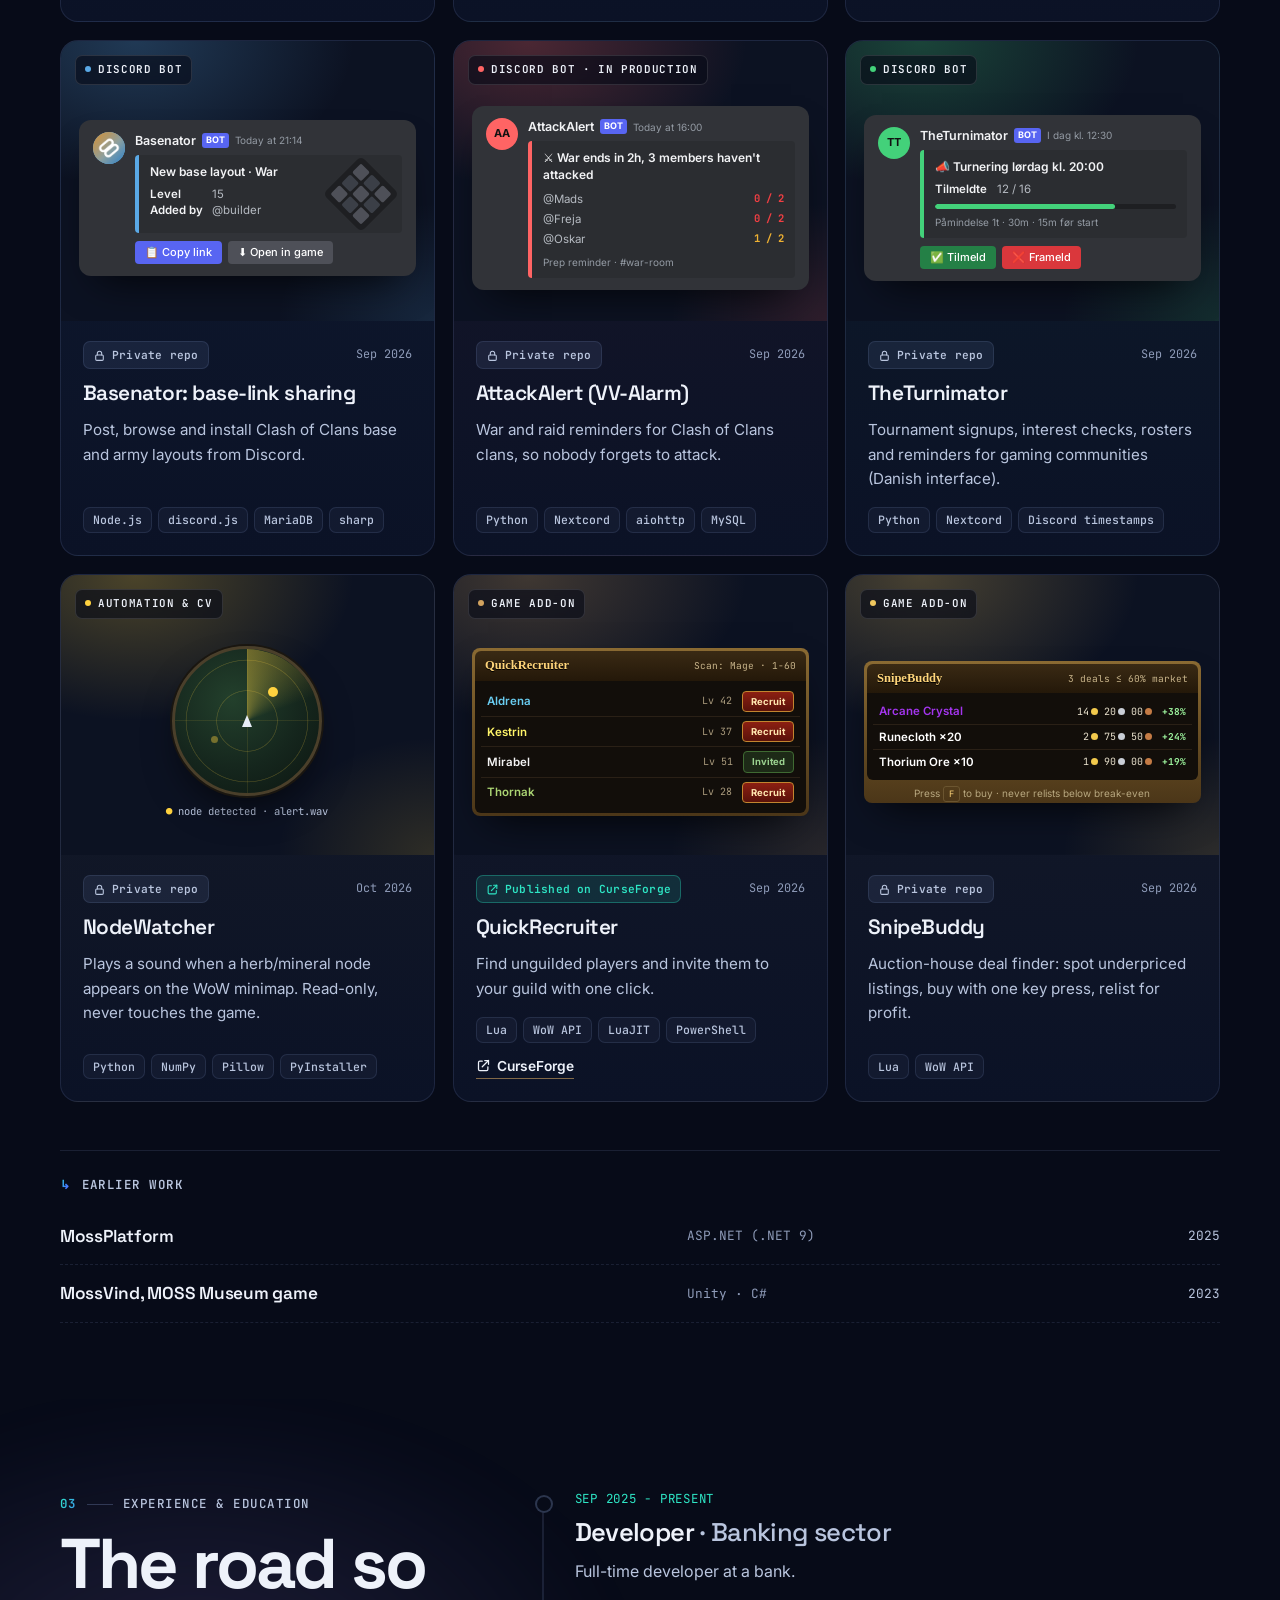
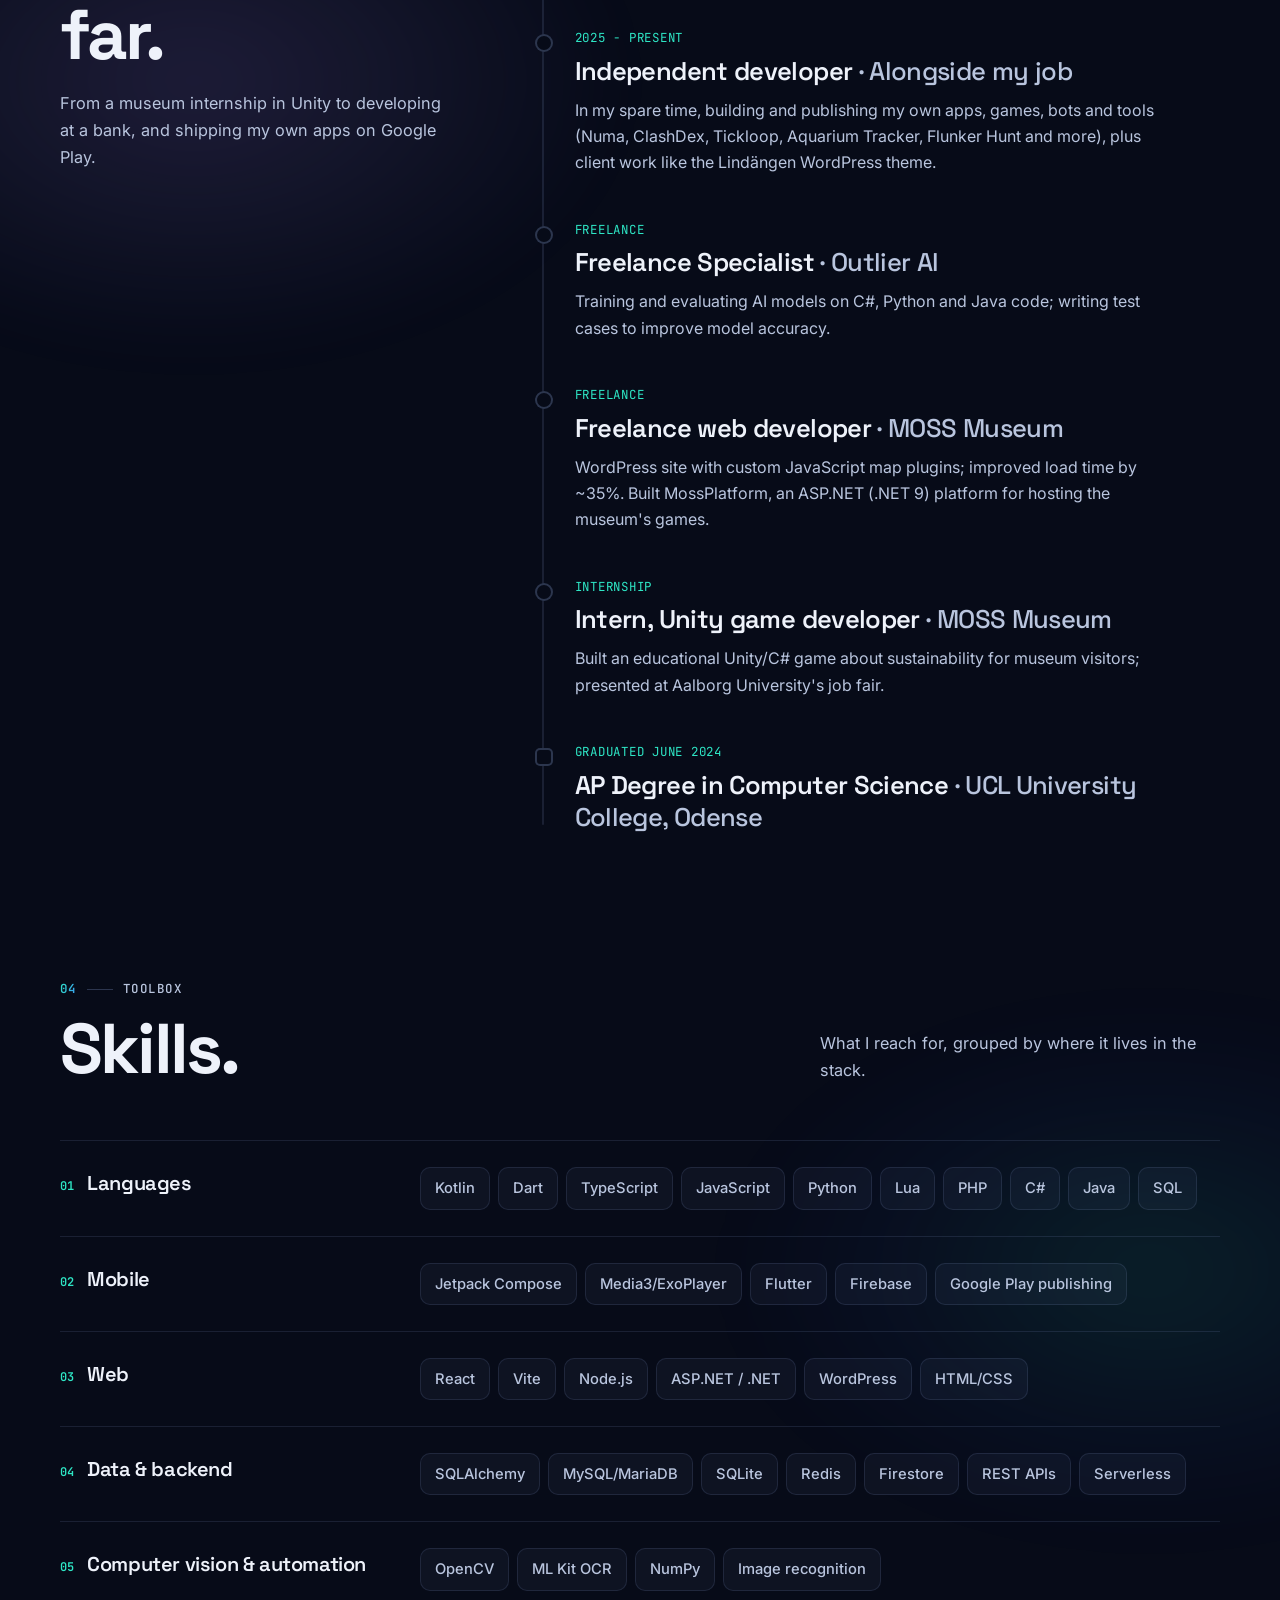
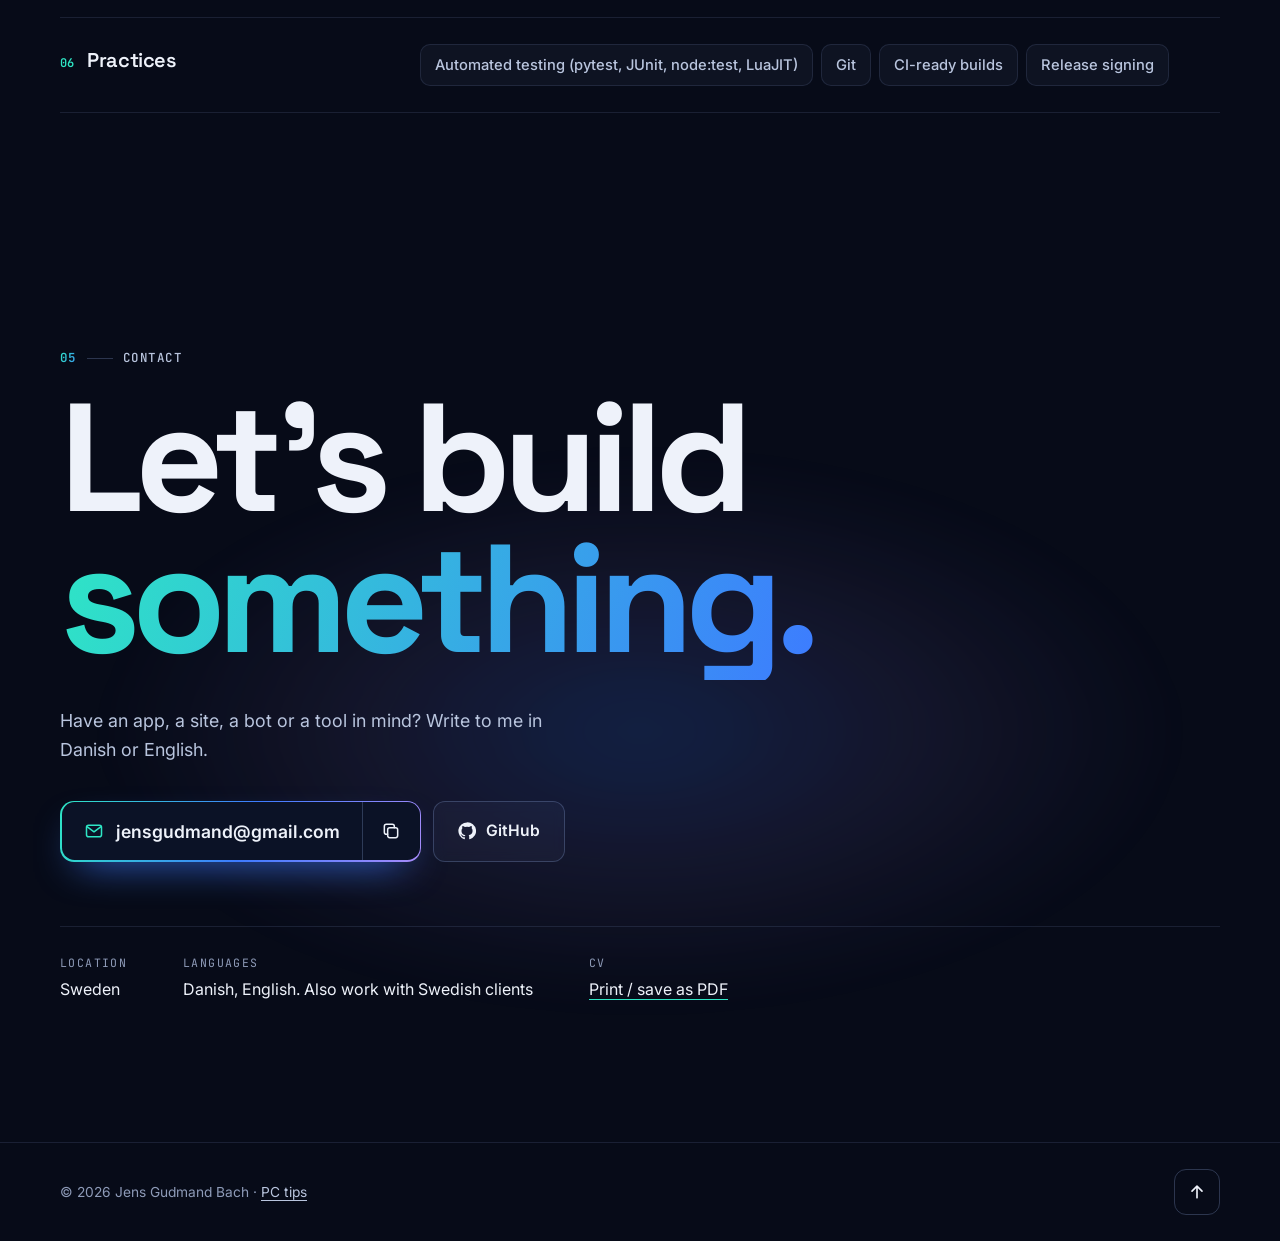
==== commit 961b0a67: "Add PC tips to the nav and mobile menu Co-Authored-By: Claude Opus 5.5 <noreply@anthropic.com>" ====
--- a/index.html
+++ b/index.html
@@ -27,7 +27,7 @@
   <link rel="preconnect" href="https://fonts.googleapis.com">
   <link rel="preconnect" href="https://fonts.gstatic.com" crossorigin>
   <link href="https://fonts.googleapis.com/css2?family=Inter:wght@400;500;600&family=JetBrains+Mono:wght@400;500;600&family=Space+Grotesk:wght@400;500;600;700&display=swap" rel="stylesheet">
-  <link rel="stylesheet" href="assets/css/style.css?v=5">
+  <link rel="stylesheet" href="assets/css/style.css?v=6">
 
   <script>
     // Progressive enhancement flag + saved theme, set before first paint.
@@ -82,6 +82,7 @@
       <a href="#experience">Experience</a>
       <a href="#skills">Skills</a>
       <a href="#contact">Contact</a>
+      <a href="pc-tips/">PC tips</a>
     </nav>
     <div class="nav__actions">
       <button class="icon-btn theme-toggle" type="button" aria-label="Switch to light theme" title="Toggle theme">
@@ -103,8 +104,9 @@
       <li style="--i:2"><a href="#experience"><span>03</span>Experience</a></li>
       <li style="--i:3"><a href="#skills"><span>04</span>Skills</a></li>
       <li style="--i:4"><a href="#contact"><span>05</span>Contact</a></li>
+      <li style="--i:5"><a href="pc-tips/"><span>06</span>PC tips</a></li>
     </ol>
-    <div class="mobile-menu__foot" style="--i:5">
+    <div class="mobile-menu__foot" style="--i:6">
       <a class="btn btn--primary" href="#" data-print><svg><use href="#i-download"/></svg>Download CV</a>
       <a class="btn btn--ghost" href="mailto:jensgudmand@gmail.com"><svg><use href="#i-mail"/></svg>Email</a>
     </div>
--- a/assets/css/style.css
+++ b/assets/css/style.css
@@ -824,6 +824,10 @@
   .card--w5, .card--w6, .card--w7, .card--w8, .card--w12 { grid-column: span 6; }
   .grid.is-filtered .card--feat { grid-column: span 6; }
 }
+@media (max-width: 1060px) {
+  .nav__links, .nav__cv { display: none; }
+  .burger { display: inline-block; }
+}
 @media (max-width: 960px) {
   .nav__links, .nav__cv { display: none; }
   .burger { display: inline-block; }
